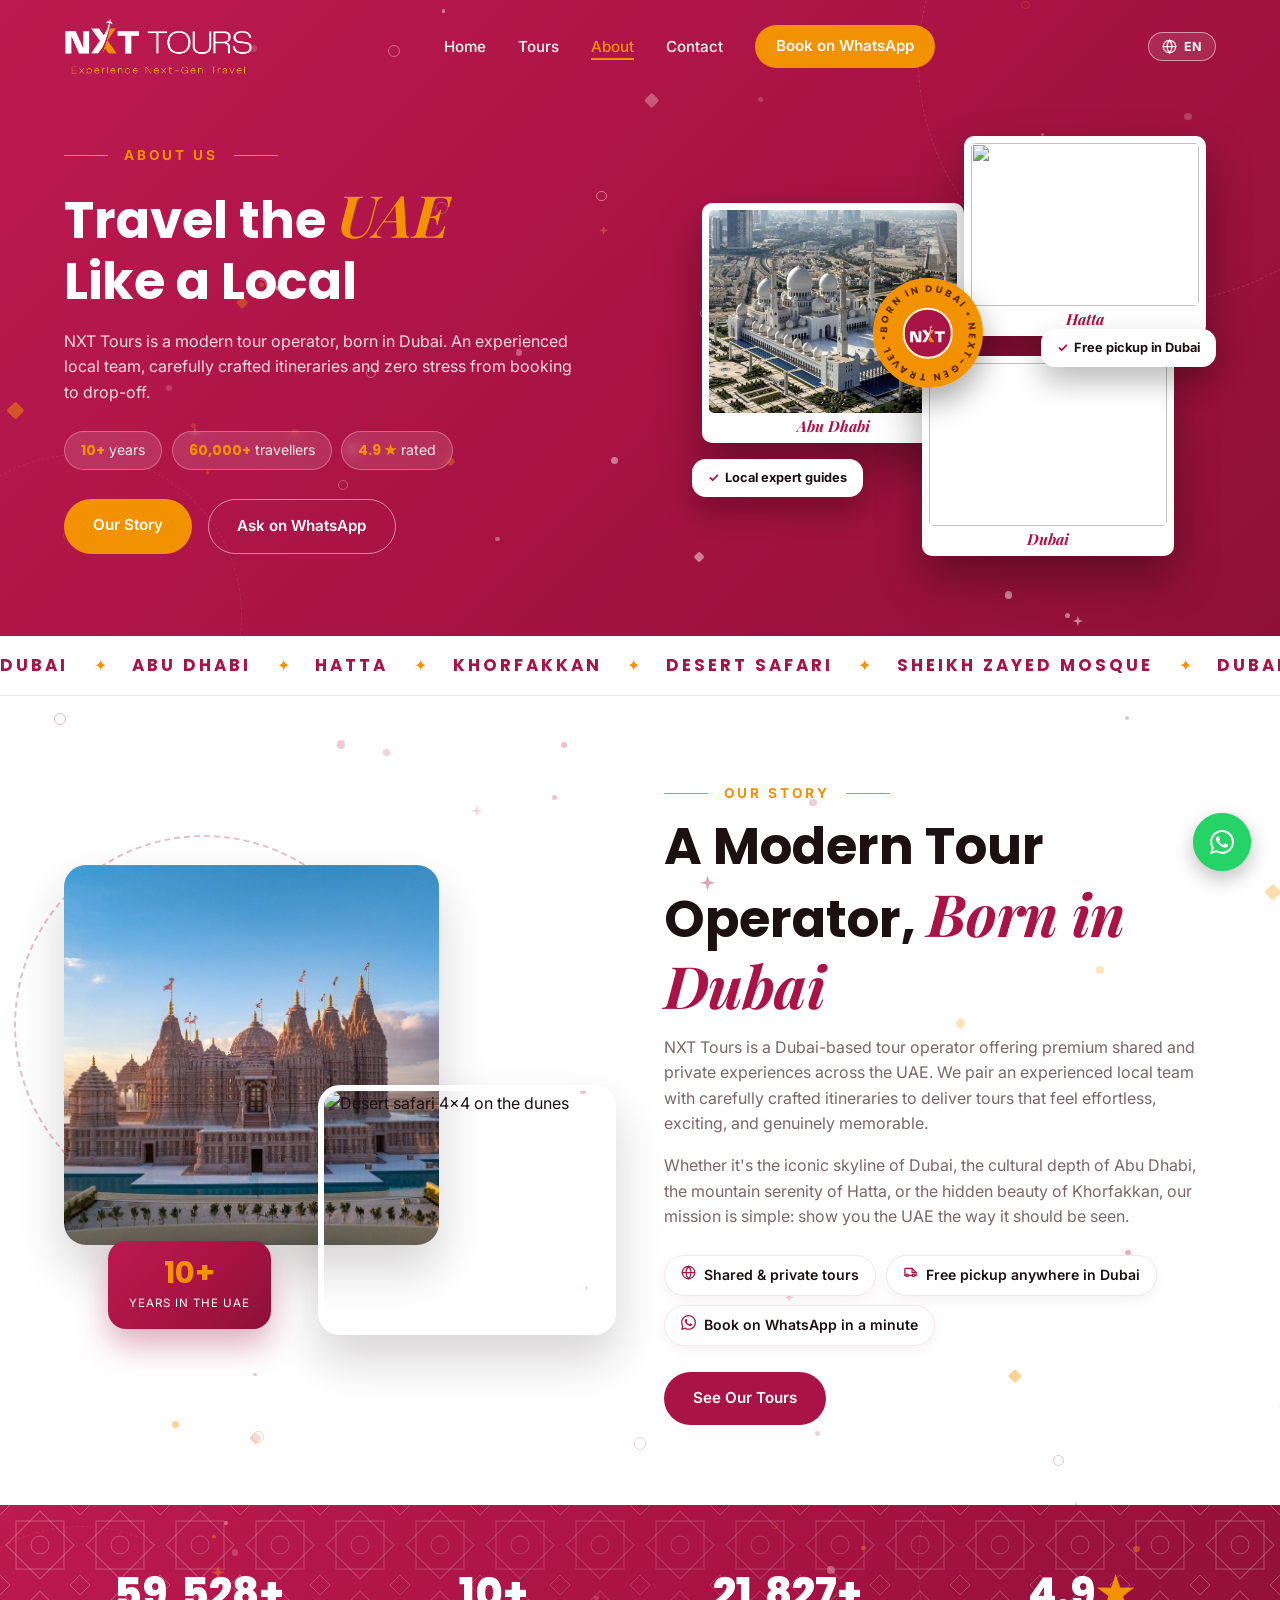
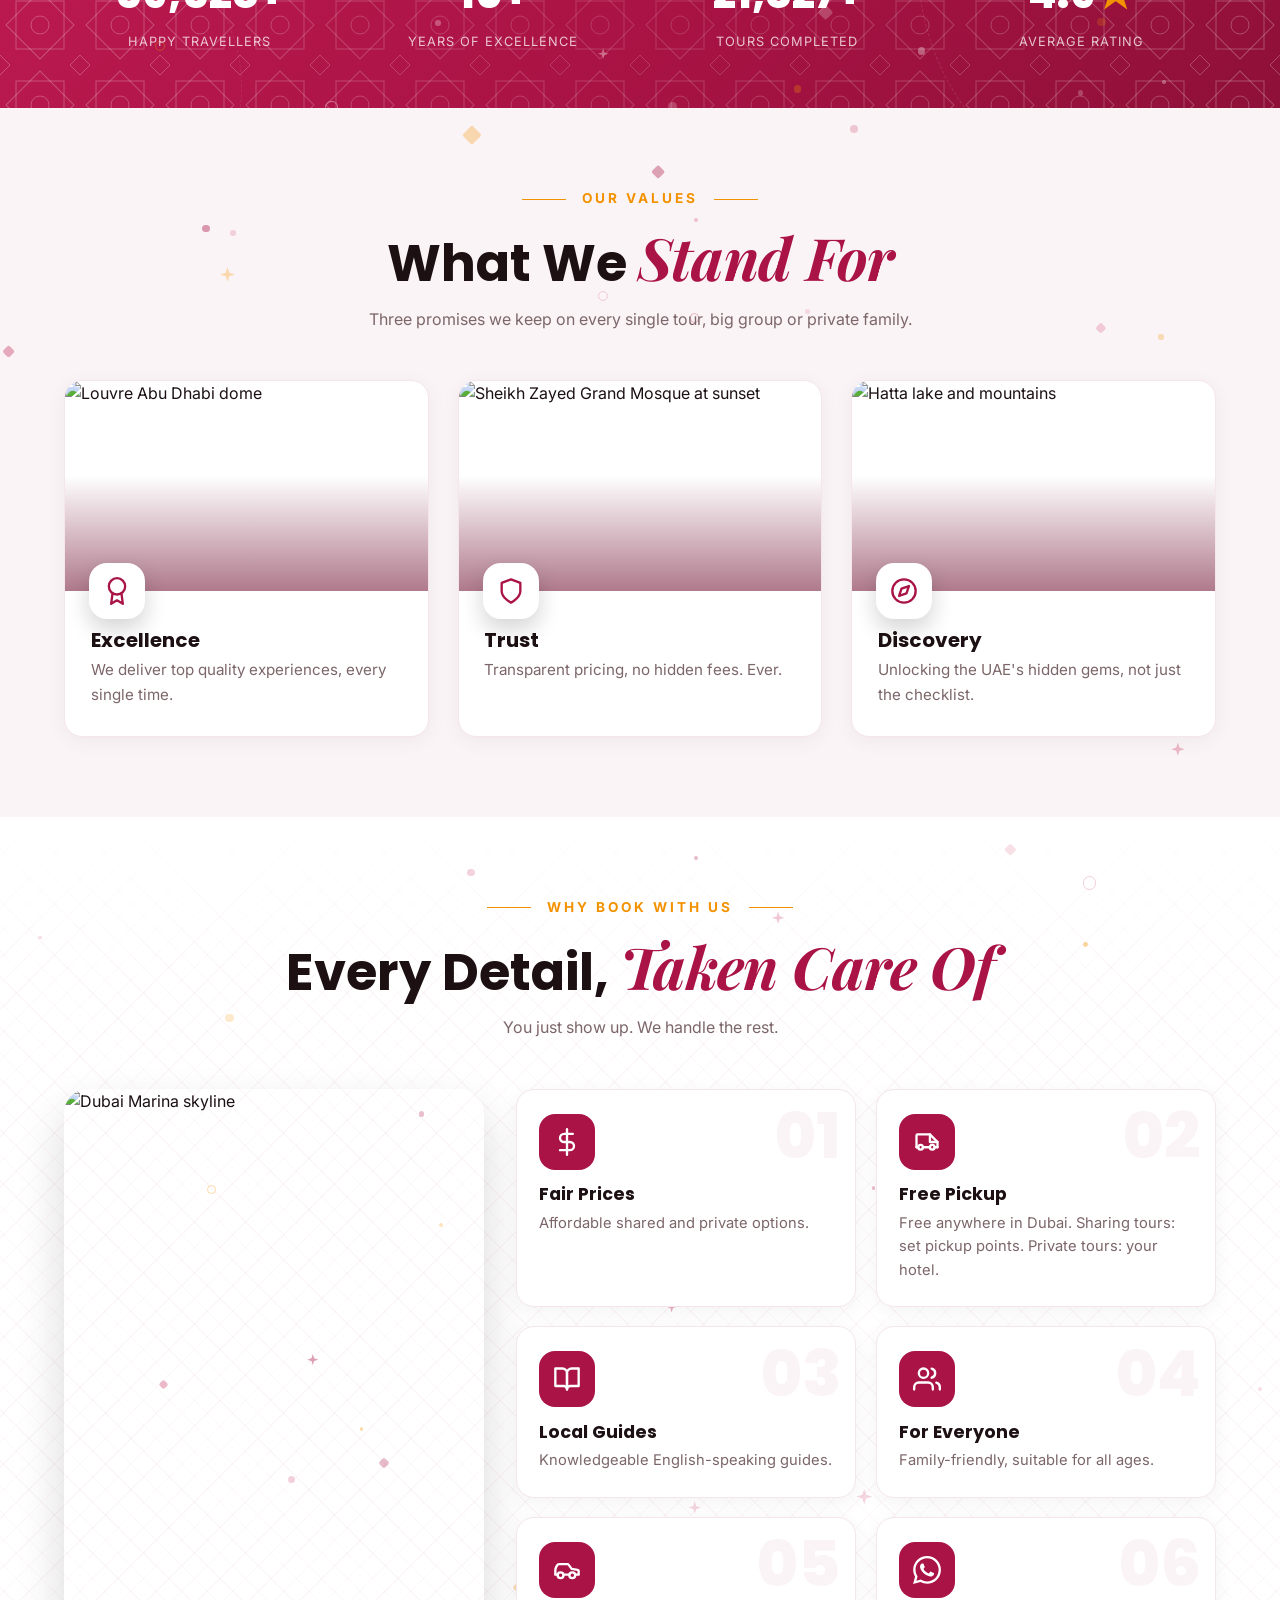
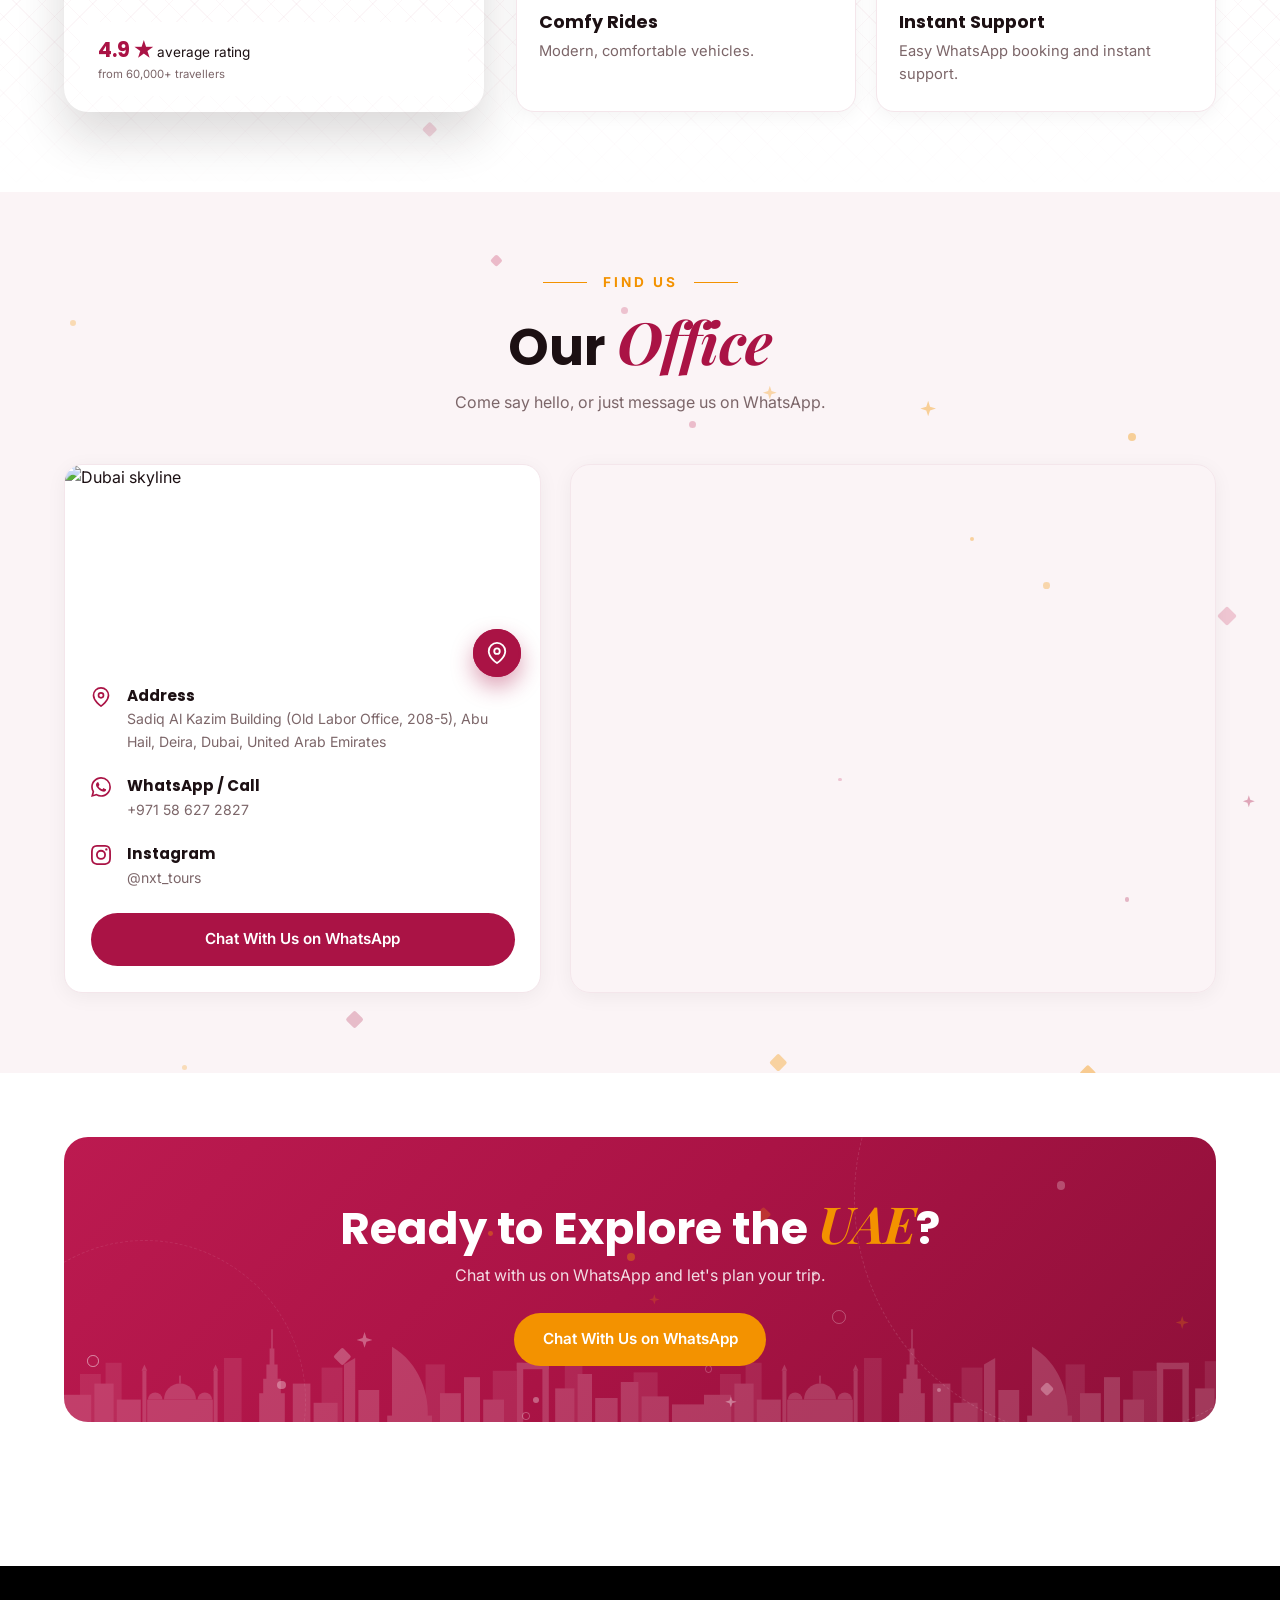
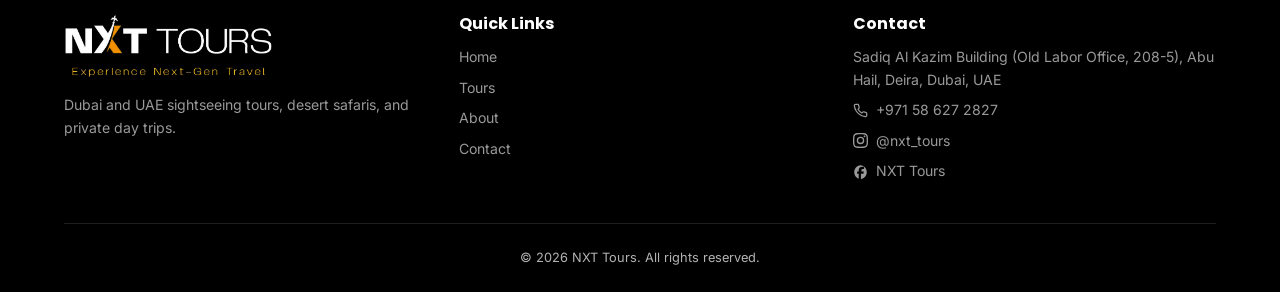
==== about.html @ ba3c7de9 "Phone tour page: Book Now bar + pop-up booking sheet; timeline cards rise from below (no edge cut) C" ====
<!DOCTYPE html>
<html lang="en" class="no-js">
<head>
  <meta charset="UTF-8" />
  <meta name="viewport" content="width=device-width, initial-scale=1.0" />
  <title>About NXT Tours | UAE Tour Operator, Dubai</title>
  <meta name="description" content="NXT Tours is a Dubai-based tour operator offering premium shared and private UAE experiences. Learn our story, values, and why 60,000+ travellers trust us." />
  <!-- Share preview (WhatsApp, Facebook, X) + Google. Change the address to nxttours.com when the site moves. -->
  <link rel="canonical" href="https://abdulraheem02312.github.io/nxt-tours/about.html" />
  <meta property="og:type" content="website" />
  <meta property="og:site_name" content="NXT Tours" />
  <meta property="og:title" content="About NXT Tours | UAE Tour Operator, Dubai" />
  <meta property="og:description" content="NXT Tours is a Dubai-based tour operator offering premium shared and private UAE experiences. Learn our story, values, and why 60,000+ travellers trust us." />
  <meta property="og:url" content="https://abdulraheem02312.github.io/nxt-tours/about.html" />
  <meta property="og:image" content="https://abdulraheem02312.github.io/nxt-tours/images/og-image.jpg" />
  <meta property="og:image:width" content="1200" />
  <meta property="og:image:height" content="630" />
  <meta property="og:image:alt" content="NXT Tours: UAE day tours from Dubai with free pickup" />
  <meta name="twitter:card" content="summary_large_image" />

  <link rel="preconnect" href="https://fonts.googleapis.com">
  <link rel="preconnect" href="https://fonts.gstatic.com" crossorigin>
  <link href="https://fonts.googleapis.com/css2?family=Poppins:wght@600;700;800&family=Inter:wght@400;500;600;700&family=Playfair+Display:ital,wght@1,600;1,700;1,800&display=swap" rel="stylesheet">

  <link rel="icon" type="image/png" href="images/favicon.png" />

  <link rel="stylesheet" href="css/style.css?v=20261005p" />
</head>
<body>

  <!-- ===== Navbar ===== -->
  <nav class="navbar">
    <div class="container">
      <a href="index.html" class="logo" aria-label="NXT Tours home">
        <!-- Real client logo. Two copies that crossfade: white (over the crimson banner) and crimson (after scrolling, over the light glass bar) -->
        <img class="logo-img logo-on-dark" src="images/nxt-logo-white.png" alt="NXT Tours: Experience Next-Gen Travel" width="731" height="224" />
        <img class="logo-img logo-on-light" src="images/nxt-logo-dark.png" alt="" width="731" height="224" aria-hidden="true" />
      </a>
      <ul class="nav-links" id="nav-links">
        <li><a href="index.html" data-i18n="nav.home">Home</a></li>
        <li><a href="tours.html" data-i18n="nav.tours">Tours</a></li>
        <li><a href="about.html" class="active" data-i18n="nav.about">About</a></li>
        <li><a href="contact.html" data-i18n="nav.contact">Contact</a></li>
        <li><a href="https://wa.me/971586272827" class="nav-cta" target="_blank" rel="noopener" data-i18n="nav.book">Book on WhatsApp</a></li>
      </ul>
      <!-- Language switcher: js/i18n.js fills the menu and swaps every [data-i18n] element's text -->
      <div class="lang-widget" data-lang-widget>
        <button type="button" class="lang-toggle" data-lang-toggle aria-haspopup="true" aria-expanded="false" aria-label="Change language">
          <svg viewBox="0 0 24 24" fill="none" stroke="currentColor" stroke-width="2" stroke-linecap="round" stroke-linejoin="round" aria-hidden="true"><circle cx="12" cy="12" r="10"/><line x1="2" y1="12" x2="22" y2="12"/><path d="M12 2a15.3 15.3 0 0 1 4 10 15.3 15.3 0 0 1-4 10 15.3 15.3 0 0 1-4-10 15.3 15.3 0 0 1 4-10z"/></svg>
          <span data-lang-current>EN</span>
        </button>
        <div class="lang-menu" data-lang-menu role="menu"></div>
      </div>
      <button class="nav-toggle" aria-label="Toggle menu" aria-expanded="false" aria-controls="nav-links">
        <span></span><span></span><span></span>
      </button>
    </div>
  </nav>

  <main>

  <!-- ===== Page Hero (split banner, same family as the Tours banner) ===== -->
  <header class="page-hero tours-hero about-hero">
    <div class="ring-decor"></div>
    <!-- "rich" particles = dots, rings, diamonds and little stars that twinkle (script.js builds them) -->
    <div class="particles" data-particles="46" data-particles-theme="light" data-particles-style="rich" aria-hidden="true"></div>

    <div class="container tours-hero-inner">
      <div class="tours-hero-text">
        <span class="eyebrow eyebrow-lines is-inline">About Us</span>
        <h1>Travel the <span class="accent-word">UAE</span><br>Like a Local</h1>
        <p>NXT Tours is a modern tour operator, born in Dubai. An experienced local team, carefully crafted itineraries and zero stress from booking to drop-off.</p>

        <ul class="hero-facts">
          <li><strong>10+</strong> years</li>
          <li><strong>60,000+</strong> travellers</li>
          <li><strong>4.9 ★</strong> rated</li>
        </ul>

        <div class="hero-actions">
          <a href="#story" class="btn btn-accent">Our Story</a>
          <a href="https://wa.me/971586272827" class="btn btn-outline" target="_blank" rel="noopener">Ask on WhatsApp</a>
        </div>
      </div>

      <!-- Decorative collage: 3 floating photo "postcards", a spinning text badge and 2 chips -->
      <div class="tours-hero-cards" aria-hidden="true">
        <figure class="postcard pc-1"><img src="images/abu-dhabi-grand-mosque-aerial.jpg" alt="" width="1200" height="678" /><figcaption>Abu Dhabi</figcaption></figure>
        <figure class="postcard pc-2"><img src="https://images.unsplash.com/photo-1672435326246-8420531c37ed?auto=format&fit=crop&w=700&q=72" alt="" width="700" height="467" /><figcaption>Hatta</figcaption></figure>
        <figure class="postcard pc-3"><img src="https://images.unsplash.com/photo-1745750434535-5943ef2fd31a?auto=format&fit=crop&w=700&q=72" alt="" width="700" height="525" /><figcaption>Dubai</figcaption></figure>

        <div class="spin-badge">
          <svg viewBox="0 0 120 120">
            <defs><path id="badge-circle" d="M60,60 m-45,0 a45,45 0 1,1 90,0 a45,45 0 1,1 -90,0" /></defs>
            <text><textPath href="#badge-circle" textLength="280" lengthAdjust="spacing">BORN IN DUBAI • NEXT-GEN TRAVEL • </textPath></text>
          </svg>
          <img class="spin-badge-core" src="images/logo-mark.png" alt="" width="160" height="160" />
        </div>

        <div class="float-chip fc-1">Local expert guides</div>
        <div class="float-chip fc-2">Free pickup in Dubai</div>
      </div>
    </div>
  </header>

  <!-- ===== Destinations ticker (slides sideways forever) ===== -->
  <div class="marquee" aria-hidden="true">
    <div class="marquee-track">
      <span>Dubai</span><i>✦</i><span>Abu Dhabi</span><i>✦</i><span>Hatta</span><i>✦</i><span>Khorfakkan</span><i>✦</i><span>Desert Safari</span><i>✦</i><span>Sheikh Zayed Mosque</span><i>✦</i><span>Dubai Marina</span><i>✦</i>
      <span>Dubai</span><i>✦</i><span>Abu Dhabi</span><i>✦</i><span>Hatta</span><i>✦</i><span>Khorfakkan</span><i>✦</i><span>Desert Safari</span><i>✦</i><span>Sheikh Zayed Mosque</span><i>✦</i><span>Dubai Marina</span><i>✦</i>
    </div>
  </div>

  <!-- ===== Story ===== -->
  <section class="section has-bubbles" id="story">
    <div class="particles" data-particles="34" data-particles-style="rich" aria-hidden="true"></div>
    <div class="container">
    <div class="about-grid story-grid">

      <!-- Photo collage: 2 photos overlapping, a turning dashed ring and an "10+ years" badge -->
      <div class="story-photos fade-up">
        <div class="story-ring" aria-hidden="true"></div>
        <figure class="story-photo sp-main">
          <img src="images/abu-dhabi-baps-mandir.jpg" alt="BAPS Hindu Mandir in Abu Dhabi" width="1200" height="800" loading="lazy" />
        </figure>
        <figure class="story-photo sp-side">
          <img src="https://images.unsplash.com/photo-1624062999726-083e5268525d?auto=format&fit=crop&w=800&q=72" alt="Desert safari 4x4 on the dunes" width="800" height="533" loading="lazy" />
        </figure>
        <div class="story-badge">
          <strong data-count-to="10" data-suffix="+">10+</strong>
          <span>Years in the UAE</span>
        </div>
      </div>

      <div class="fade-up">
        <span class="eyebrow eyebrow-lines is-inline">Our Story</span>
        <h2 class="section-title" style="text-align:left">A Modern Tour Operator, <span class="accent-word">Born in Dubai</span></h2>
        <p style="color:var(--text-muted);margin-bottom:1rem;">
          NXT Tours is a Dubai-based tour operator offering premium shared and private experiences across the UAE.
          We pair an experienced local team with carefully crafted itineraries to deliver tours that feel effortless, exciting, and genuinely memorable.
        </p>
        <p style="color:var(--text-muted);">
          Whether it's the iconic skyline of Dubai, the cultural depth of Abu Dhabi, the mountain serenity of Hatta, or the hidden beauty of Khorfakkan,
          our mission is simple: show you the UAE the way it should be seen.
        </p>

        <ul class="story-points">
          <li><span aria-hidden="true"><svg class="icon-globe" viewBox="0 0 24 24" fill="none" stroke="currentColor" stroke-width="2" stroke-linecap="round" stroke-linejoin="round" aria-hidden="true"><circle cx="12" cy="12" r="10"/><line x1="2" y1="12" x2="22" y2="12"/><path d="M12 2a15.3 15.3 0 0 1 4 10 15.3 15.3 0 0 1-4 10 15.3 15.3 0 0 1-4-10 15.3 15.3 0 0 1 4-10z"/></svg></span> Shared &amp; private tours</li>
          <li><span aria-hidden="true"><svg class="icon-van" viewBox="0 0 24 24" fill="none" stroke="currentColor" stroke-width="2" stroke-linecap="round" stroke-linejoin="round" aria-hidden="true"><g transform="translate(0 -0.5)"><path d="M3 17V7a1 1 0 0 1 1-1h10.5L21 12.5V17"/><path d="M14.5 6v6.5H21"/><path d="M3 17h1.5M8.5 17h6M18.5 17H21"/><circle cx="6.5" cy="17" r="2"/><circle cx="16.5" cy="17" r="2"/></g></svg></span> Free pickup anywhere in Dubai</li>
          <li><span aria-hidden="true"><svg class="icon-wa" viewBox="0 0 24 24" fill="currentColor" aria-hidden="true"><path d="M17.472 14.382c-.297-.149-1.758-.867-2.03-.967-.273-.099-.471-.148-.67.15-.197.297-.767.966-.94 1.164-.173.199-.347.223-.644.075-.297-.15-1.255-.463-2.39-1.475-.883-.788-1.48-1.761-1.653-2.059-.173-.297-.018-.458.13-.606.134-.133.298-.347.446-.52.149-.174.198-.298.298-.497.099-.198.05-.371-.025-.52-.075-.149-.669-1.612-.916-2.207-.242-.579-.487-.5-.669-.51-.173-.008-.372-.01-.571-.01-.198 0-.52.074-.792.372-.272.297-1.04 1.016-1.04 2.479 0 1.462 1.065 2.875 1.213 3.074.149.198 2.096 3.2 5.077 4.487.709.306 1.262.489 1.694.625.712.227 1.36.195 1.871.118.571-.085 1.758-.719 2.006-1.413.248-.694.248-1.289.173-1.413-.074-.124-.272-.198-.57-.347m-5.421 7.403h-.004a9.87 9.87 0 01-5.031-1.378l-.361-.214-3.741.982.998-3.648-.235-.374a9.86 9.86 0 01-1.51-5.26c.001-5.45 4.436-9.884 9.888-9.884 2.64 0 5.122 1.03 6.988 2.898a9.825 9.825 0 012.893 6.994c-.003 5.45-4.437 9.884-9.885 9.884m8.413-18.297A11.815 11.815 0 0012.05 0C5.495 0 .16 5.335.157 11.892c0 2.096.547 4.142 1.588 5.945L.057 24l6.305-1.654a11.882 11.882 0 005.683 1.448h.005c6.554 0 11.89-5.335 11.893-11.893a11.821 11.821 0 00-3.48-8.413"/></svg></span> Book on WhatsApp in a minute</li>
        </ul>

        <a href="tours.html" class="btn btn-solid">See Our Tours</a>
      </div>
    </div>
  </div>
  </section>

  <!-- ===== Stats Counter ===== -->
  <section class="stats-strip">
    <div class="ring-decor"></div>
    <div class="particles" data-particles="22" data-particles-theme="light" data-particles-style="rich" aria-hidden="true"></div>
    <div class="container stats-grid">
      <div class="fade-up">
        <div class="stat-number"><span data-count-to="60000" data-suffix="+">60,000+</span></div>
        <div class="stat-label">Happy Travellers</div>
      </div>
      <div class="fade-up">
        <div class="stat-number"><span data-count-to="10" data-suffix="+">10+</span></div>
        <div class="stat-label">Years of Excellence</div>
      </div>
      <div class="fade-up">
        <div class="stat-number"><span data-count-to="22000" data-suffix="+">22,000+</span></div>
        <div class="stat-label">Tours Completed</div>
      </div>
      <div class="fade-up">
        <div class="stat-number">4.9<span class="star" aria-hidden="true">★</span></div>
        <div class="stat-label">Average Rating</div>
      </div>
    </div>
  </section>

  <!-- ===== Values (cards now have real photos) ===== -->
  <section class="section section-muted has-bubbles">
    <div class="particles" data-particles="30" data-particles-style="rich" aria-hidden="true"></div>
    <div class="container">
    <span class="eyebrow eyebrow-lines">Our Values</span>
    <h2 class="section-title">What We <span class="accent-word">Stand For</span></h2>
    <p class="section-subtitle">Three promises we keep on every single tour, big group or private family.</p>

    <div class="values-grid stagger">
      <article class="value-card card fade-up">
        <div class="value-img">
          <img src="https://images.unsplash.com/photo-1672324016837-4b803c38fc95?auto=format&fit=crop&w=800&q=72" alt="Louvre Abu Dhabi dome" width="800" height="533" loading="lazy" />
          <span class="value-num" aria-hidden="true">01</span>
        </div>
        <span class="value-icon" aria-hidden="true"><svg class="icon-award" viewBox="0 0 24 24" fill="none" stroke="currentColor" stroke-width="2" stroke-linecap="round" stroke-linejoin="round" aria-hidden="true"><circle cx="12" cy="8" r="7"/><polyline points="8.21 13.89 7 23 12 20 17 23 15.79 13.88"/></svg></span>
        <div class="value-body">
          <h3>Excellence</h3>
          <p>We deliver top quality experiences, every single time.</p>
        </div>
      </article>
      <article class="value-card card fade-up">
        <div class="value-img">
          <img src="https://images.unsplash.com/photo-1512632578888-169bbbc64f33?auto=format&fit=crop&w=800&q=72" alt="Sheikh Zayed Grand Mosque at sunset" width="800" height="533" loading="lazy" />
          <span class="value-num" aria-hidden="true">02</span>
        </div>
        <span class="value-icon" aria-hidden="true"><svg class="icon-shield" viewBox="0 0 24 24" fill="none" stroke="currentColor" stroke-width="2" stroke-linecap="round" stroke-linejoin="round" aria-hidden="true"><path d="M12 22s8-4 8-10V5l-8-3-8 3v7c0 6 8 10 8 10z"/></svg></span>
        <div class="value-body">
          <h3>Trust</h3>
          <p>Transparent pricing, no hidden fees. Ever.</p>
        </div>
      </article>
      <article class="value-card card fade-up">
        <div class="value-img">
          <img src="https://images.unsplash.com/photo-1559830379-cbe0ad93161d?auto=format&fit=crop&w=800&q=72" alt="Hatta lake and mountains" width="800" height="533" loading="lazy" />
          <span class="value-num" aria-hidden="true">03</span>
        </div>
        <span class="value-icon" aria-hidden="true"><svg class="icon-compass" viewBox="0 0 24 24" fill="none" stroke="currentColor" stroke-width="2" stroke-linecap="round" stroke-linejoin="round" aria-hidden="true"><circle cx="12" cy="12" r="10"/><polygon points="16.24 7.76 14.12 14.12 7.76 16.24 9.88 9.88 16.24 7.76"/></svg></span>
        <div class="value-body">
          <h3>Discovery</h3>
          <p>Unlocking the UAE's hidden gems, not just the checklist.</p>
        </div>
      </article>
    </div>
  </div>
  </section>

  <!-- ===== Why Book With Us ===== -->
  <section class="section has-bubbles lines-bg">
    <div class="particles" data-particles="30" data-particles-style="rich" aria-hidden="true"></div>
    <div class="container">
    <span class="eyebrow eyebrow-lines">Why Book With Us</span>
    <h2 class="section-title">Every Detail, <span class="accent-word">Taken Care Of</span></h2>
    <p class="section-subtitle">You just show up. We handle the rest.</p>

    <div class="why-split">
      <figure class="why-photo fade-up">
        <img src="https://images.unsplash.com/photo-1611577810610-642f8ac05c32?auto=format&fit=crop&w=900&q=72" alt="Dubai Marina skyline" width="900" height="1200" loading="lazy" />
        <figcaption><strong>4.9 ★</strong> average rating<br><small>from 60,000+ travellers</small></figcaption>
      </figure>

      <div class="why-tiles stagger">
        <div class="why-card card fade-up">
          <span class="why-number" aria-hidden="true">01</span>
          <div class="why-icon" aria-hidden="true"><svg class="icon-dollar" viewBox="0 0 24 24" fill="none" stroke="currentColor" stroke-width="2" stroke-linecap="round" stroke-linejoin="round" aria-hidden="true"><line x1="12" y1="1" x2="12" y2="23"/><path d="M17 5H9.5a3.5 3.5 0 0 0 0 7h5a3.5 3.5 0 0 1 0 7H6"/></svg></div>
          <h3>Fair Prices</h3>
          <p>Affordable shared and private options.</p>
        </div>
        <div class="why-card card fade-up">
          <span class="why-number" aria-hidden="true">02</span>
          <div class="why-icon" aria-hidden="true"><svg class="icon-van" viewBox="0 0 24 24" fill="none" stroke="currentColor" stroke-width="2" stroke-linecap="round" stroke-linejoin="round" aria-hidden="true"><g transform="translate(0 -0.5)"><path d="M3 17V7a1 1 0 0 1 1-1h10.5L21 12.5V17"/><path d="M14.5 6v6.5H21"/><path d="M3 17h1.5M8.5 17h6M18.5 17H21"/><circle cx="6.5" cy="17" r="2"/><circle cx="16.5" cy="17" r="2"/></g></svg></div>
          <h3>Free Pickup</h3>
          <p>Free anywhere in Dubai. Sharing tours: set pickup points. Private tours: your hotel.</p>
        </div>
        <div class="why-card card fade-up">
          <span class="why-number" aria-hidden="true">03</span>
          <div class="why-icon" aria-hidden="true"><svg class="icon-book" viewBox="0 0 24 24" fill="none" stroke="currentColor" stroke-width="2" stroke-linecap="round" stroke-linejoin="round" aria-hidden="true"><path d="M2 3h6a4 4 0 0 1 4 4v14a3 3 0 0 0-3-3H2z"/><path d="M22 3h-6a4 4 0 0 0-4 4v14a3 3 0 0 1 3-3h7z"/></svg></div>
          <h3>Local Guides</h3>
          <p>Knowledgeable English-speaking guides.</p>
        </div>
        <div class="why-card card fade-up">
          <span class="why-number" aria-hidden="true">04</span>
          <div class="why-icon" aria-hidden="true"><svg class="icon-users" viewBox="0 0 24 24" fill="none" stroke="currentColor" stroke-width="2" stroke-linecap="round" stroke-linejoin="round" aria-hidden="true"><path d="M17 21v-2a4 4 0 0 0-4-4H5a4 4 0 0 0-4 4v2"/><circle cx="9" cy="7" r="4"/><path d="M23 21v-2a4 4 0 0 0-3-3.87"/><path d="M16 3.13a4 4 0 0 1 0 7.75"/></svg></div>
          <h3>For Everyone</h3>
          <p>Family-friendly, suitable for all ages.</p>
        </div>
        <div class="why-card card fade-up">
          <span class="why-number" aria-hidden="true">05</span>
          <div class="why-icon" aria-hidden="true"><svg class="icon-car" viewBox="0 0 24 24" fill="none" stroke="currentColor" stroke-width="2" stroke-linecap="round" stroke-linejoin="round" aria-hidden="true"><path d="M14 16H9m10 0h3v-3.15a1 1 0 0 0-.84-.99L16 11l-2.7-3.6a1 1 0 0 0-.8-.4H5.24a2 2 0 0 0-1.8 1.1l-.8 1.63A6 6 0 0 0 2 12.42V16h2"/><circle cx="6.5" cy="16.5" r="2.5"/><circle cx="16.5" cy="16.5" r="2.5"/></svg></div>
          <h3>Comfy Rides</h3>
          <p>Modern, comfortable vehicles.</p>
        </div>
        <div class="why-card card fade-up">
          <span class="why-number" aria-hidden="true">06</span>
          <div class="why-icon" aria-hidden="true"><svg class="icon-wa" viewBox="0 0 24 24" fill="currentColor" aria-hidden="true"><path d="M17.472 14.382c-.297-.149-1.758-.867-2.03-.967-.273-.099-.471-.148-.67.15-.197.297-.767.966-.94 1.164-.173.199-.347.223-.644.075-.297-.15-1.255-.463-2.39-1.475-.883-.788-1.48-1.761-1.653-2.059-.173-.297-.018-.458.13-.606.134-.133.298-.347.446-.52.149-.174.198-.298.298-.497.099-.198.05-.371-.025-.52-.075-.149-.669-1.612-.916-2.207-.242-.579-.487-.5-.669-.51-.173-.008-.372-.01-.571-.01-.198 0-.52.074-.792.372-.272.297-1.04 1.016-1.04 2.479 0 1.462 1.065 2.875 1.213 3.074.149.198 2.096 3.2 5.077 4.487.709.306 1.262.489 1.694.625.712.227 1.36.195 1.871.118.571-.085 1.758-.719 2.006-1.413.248-.694.248-1.289.173-1.413-.074-.124-.272-.198-.57-.347m-5.421 7.403h-.004a9.87 9.87 0 01-5.031-1.378l-.361-.214-3.741.982.998-3.648-.235-.374a9.86 9.86 0 01-1.51-5.26c.001-5.45 4.436-9.884 9.888-9.884 2.64 0 5.122 1.03 6.988 2.898a9.825 9.825 0 012.893 6.994c-.003 5.45-4.437 9.884-9.885 9.884m8.413-18.297A11.815 11.815 0 0012.05 0C5.495 0 .16 5.335.157 11.892c0 2.096.547 4.142 1.588 5.945L.057 24l6.305-1.654a11.882 11.882 0 005.683 1.448h.005c6.554 0 11.89-5.335 11.893-11.893a11.821 11.821 0 00-3.48-8.413"/></svg></div>
          <h3>Instant Support</h3>
          <p>Easy WhatsApp booking and instant support.</p>
        </div>
      </div>
    </div>
  </div>
  </section>

  <!-- ===== Location ===== -->
  <section class="section section-muted has-bubbles">
    <div class="particles" data-particles="26" data-particles-style="rich" aria-hidden="true"></div>
    <div class="container">
    <span class="eyebrow eyebrow-lines">Find Us</span>
    <h2 class="section-title">Our <span class="accent-word">Office</span></h2>
    <p class="section-subtitle">Come say hello, or just message us on WhatsApp.</p>

    <div class="loc-grid">
      <div class="card loc-card fade-up">
        <div class="loc-photo">
          <img src="https://images.unsplash.com/photo-1745750434535-5943ef2fd31a?auto=format&fit=crop&w=800&q=72" alt="Dubai skyline" width="800" height="600" loading="lazy" />
          <span class="loc-pin" aria-hidden="true"><svg class="icon-pin" viewBox="0 0 24 24" fill="none" stroke="currentColor" stroke-width="2" stroke-linecap="round" stroke-linejoin="round" aria-hidden="true"><path d="M21 10c0 7-9 13-9 13s-9-6-9-13a9 9 0 0 1 18 0z"/><circle cx="12" cy="10" r="3"/></svg></span>
        </div>
        <div class="loc-body">
          <div class="contact-info-item">
            <div class="icon" aria-hidden="true"><svg class="icon-pin" viewBox="0 0 24 24" fill="none" stroke="currentColor" stroke-width="2" stroke-linecap="round" stroke-linejoin="round" aria-hidden="true"><path d="M21 10c0 7-9 13-9 13s-9-6-9-13a9 9 0 0 1 18 0z"/><circle cx="12" cy="10" r="3"/></svg></div>
            <div>
              <h3>Address</h3>
              <p>Sadiq Al Kazim Building (Old Labor Office, 208-5), Abu Hail, Deira, Dubai, United Arab Emirates</p>
            </div>
          </div>
          <div class="contact-info-item">
            <div class="icon" aria-hidden="true"><svg class="icon-wa" viewBox="0 0 24 24" fill="currentColor" aria-hidden="true"><path d="M17.472 14.382c-.297-.149-1.758-.867-2.03-.967-.273-.099-.471-.148-.67.15-.197.297-.767.966-.94 1.164-.173.199-.347.223-.644.075-.297-.15-1.255-.463-2.39-1.475-.883-.788-1.48-1.761-1.653-2.059-.173-.297-.018-.458.13-.606.134-.133.298-.347.446-.52.149-.174.198-.298.298-.497.099-.198.05-.371-.025-.52-.075-.149-.669-1.612-.916-2.207-.242-.579-.487-.5-.669-.51-.173-.008-.372-.01-.571-.01-.198 0-.52.074-.792.372-.272.297-1.04 1.016-1.04 2.479 0 1.462 1.065 2.875 1.213 3.074.149.198 2.096 3.2 5.077 4.487.709.306 1.262.489 1.694.625.712.227 1.36.195 1.871.118.571-.085 1.758-.719 2.006-1.413.248-.694.248-1.289.173-1.413-.074-.124-.272-.198-.57-.347m-5.421 7.403h-.004a9.87 9.87 0 01-5.031-1.378l-.361-.214-3.741.982.998-3.648-.235-.374a9.86 9.86 0 01-1.51-5.26c.001-5.45 4.436-9.884 9.888-9.884 2.64 0 5.122 1.03 6.988 2.898a9.825 9.825 0 012.893 6.994c-.003 5.45-4.437 9.884-9.885 9.884m8.413-18.297A11.815 11.815 0 0012.05 0C5.495 0 .16 5.335.157 11.892c0 2.096.547 4.142 1.588 5.945L.057 24l6.305-1.654a11.882 11.882 0 005.683 1.448h.005c6.554 0 11.89-5.335 11.893-11.893a11.821 11.821 0 00-3.48-8.413"/></svg></div>
            <div>
              <h3>WhatsApp / Call</h3>
              <p>+971 58 627 2827</p>
            </div>
          </div>
          <div class="contact-info-item">
            <div class="icon" aria-hidden="true"><svg class="icon-ig" viewBox="0 0 24 24" fill="currentColor" aria-hidden="true"><path d="M12 2.163c3.204 0 3.584.012 4.85.07 3.252.148 4.771 1.691 4.919 4.919.058 1.265.069 1.645.069 4.849 0 3.205-.012 3.584-.069 4.849-.149 3.225-1.664 4.771-4.919 4.919-1.266.058-1.644.07-4.85.07-3.204 0-3.584-.012-4.849-.07-3.26-.149-4.771-1.699-4.919-4.92-.058-1.265-.07-1.644-.07-4.849 0-3.204.013-3.583.07-4.849.149-3.227 1.664-4.771 4.919-4.919 1.266-.057 1.645-.069 4.849-.069zm0-2.163c-3.259 0-3.667.014-4.947.072-4.358.2-6.78 2.618-6.98 6.98-.059 1.281-.073 1.689-.073 4.948 0 3.259.014 3.668.072 4.948.2 4.358 2.618 6.78 6.98 6.98 1.281.058 1.689.072 4.948.072 3.259 0 3.668-.014 4.948-.072 4.354-.2 6.782-2.618 6.979-6.98.059-1.28.073-1.689.073-4.948 0-3.259-.014-3.667-.072-4.947-.196-4.354-2.617-6.78-6.979-6.98-1.281-.059-1.69-.073-4.949-.073zm0 5.838a6 6 0 1 0 0 12 6 6 0 0 0 0-12zm0 9.837a3.837 3.837 0 1 1 0-7.674 3.837 3.837 0 0 1 0 7.674zm6.406-11.845a1.44 1.44 0 1 0 0 2.881 1.44 1.44 0 0 0 0-2.881z"/></svg></div>
            <div>
              <h3>Instagram</h3>
              <p>@nxt_tours</p>
            </div>
          </div>
          <a href="https://wa.me/971586272827" class="btn btn-solid" target="_blank" rel="noopener" style="width:100%;text-align:center;">Chat With Us on WhatsApp</a>
        </div>
      </div>

      <div class="map-wrap fade-up">
        <iframe
          src="https://www.google.com/maps?q=Sadiq+Al+Kazim+Building+Abu+Hail+Deira+Dubai&output=embed"
          loading="lazy"
          referrerpolicy="no-referrer-when-downgrade"
          title="NXT Tours office location map">
        </iframe>
      </div>
    </div>
  </div>
  </section>

  <!-- ===== CTA Strip ===== -->
  <section class="container" style="padding-top:4rem;padding-bottom:5rem;">
    <div class="cta-strip fade-up">
      <div class="ring-decor"></div>
      <div class="particles" data-particles="18" data-particles-theme="light" data-particles-style="rich" aria-hidden="true"></div>
      <h2>Ready to Explore the <span class="accent-word">UAE</span>?</h2>
      <p>Chat with us on WhatsApp and let's plan your trip.</p>
      <a href="https://wa.me/971586272827" class="btn btn-accent" target="_blank" rel="noopener">Chat With Us on WhatsApp</a>
    </div>
  </section>

  </main>

  <!-- ===== Footer ===== -->
  <footer>
    <div class="container">
      <div class="footer-grid">
        <div>
          <img class="footer-logo" src="images/nxt-logo-white.png" alt="NXT Tours" width="731" height="224" loading="lazy" />
          <p data-i18n="footer.tagline">Dubai and UAE sightseeing tours, desert safaris, and private day trips.</p>
        </div>
        <div>
          <h3 data-i18n="footer.quickLinks">Quick Links</h3>
          <a href="index.html" data-i18n="nav.home">Home</a>
          <a href="tours.html" data-i18n="nav.tours">Tours</a>
          <a href="about.html" data-i18n="nav.about">About</a>
          <a href="contact.html" data-i18n="nav.contact">Contact</a>
        </div>
        <div>
          <h3 data-i18n="footer.contact">Contact</h3>
          <p>Sadiq Al Kazim Building (Old Labor Office, 208-5), Abu Hail, Deira, Dubai, UAE</p>
          <a href="tel:+971586272827" class="footer-link"><svg viewBox="0 0 24 24" fill="none" stroke="currentColor" stroke-width="2" stroke-linecap="round" stroke-linejoin="round" aria-hidden="true"><path d="M22 16.92v3a2 2 0 0 1-2.18 2 19.79 19.79 0 0 1-8.63-3.07 19.5 19.5 0 0 1-6-6 19.79 19.79 0 0 1-3.07-8.67A2 2 0 0 1 4.11 2h3a2 2 0 0 1 2 1.72c.127.96.361 1.903.7 2.81a2 2 0 0 1-.45 2.11L8.09 9.91a16 16 0 0 0 6 6l1.27-1.27a2 2 0 0 1 2.11-.45c.907.339 1.85.573 2.81.7A2 2 0 0 1 22 16.92z"/></svg> <span dir="ltr">+971 58 627 2827</span></a>
          <a href="https://instagram.com/nxt_tours" class="footer-link" target="_blank" rel="noopener"><svg viewBox="0 0 24 24" fill="currentColor" aria-hidden="true"><path d="M12 2.163c3.204 0 3.584.012 4.85.07 3.252.148 4.771 1.691 4.919 4.919.058 1.265.069 1.645.069 4.849 0 3.205-.012 3.584-.069 4.849-.149 3.225-1.664 4.771-4.919 4.919-1.266.058-1.644.07-4.85.07-3.204 0-3.584-.012-4.849-.07-3.26-.149-4.771-1.699-4.919-4.92-.058-1.265-.07-1.644-.07-4.849 0-3.204.013-3.583.07-4.849.149-3.227 1.664-4.771 4.919-4.919 1.266-.057 1.645-.069 4.849-.069zm0-2.163c-3.259 0-3.667.014-4.947.072-4.358.2-6.78 2.618-6.98 6.98-.059 1.281-.073 1.689-.073 4.948 0 3.259.014 3.668.072 4.948.2 4.358 2.618 6.78 6.98 6.98 1.281.058 1.689.072 4.948.072 3.259 0 3.668-.014 4.948-.072 4.354-.2 6.782-2.618 6.979-6.98.059-1.28.073-1.689.073-4.948 0-3.259-.014-3.667-.072-4.947-.196-4.354-2.617-6.78-6.979-6.98-1.281-.059-1.69-.073-4.949-.073zm0 5.838a6 6 0 1 0 0 12 6 6 0 0 0 0-12zm0 9.837a3.837 3.837 0 1 1 0-7.674 3.837 3.837 0 0 1 0 7.674zm6.406-11.845a1.44 1.44 0 1 0 0 2.881 1.44 1.44 0 0 0 0-2.881z"/></svg> @nxt_tours</a>
          <a href="https://www.facebook.com/toursnxt/" class="footer-link" target="_blank" rel="noopener"><svg viewBox="0 0 24 24" fill="currentColor" aria-hidden="true"><path d="M9.101 23.691v-7.98H6.627v-3.667h2.474v-1.58c0-4.085 1.848-5.978 5.858-5.978.401 0 .955.042 1.468.103a8.68 8.68 0 0 1 1.141.195v3.325a8.623 8.623 0 0 0-.653-.036 26.805 26.805 0 0 0-.733-.009c-.707 0-1.259.096-1.675.309a1.686 1.686 0 0 0-.679.622c-.258.42-.374.995-.374 1.752v1.297h3.919l-.386 1.85-.287 1.376-.108.517H12.68v8.245C18.056 23.238 22 18.626 22 13.026 22 6.923 17.077 2 12 2S2 6.923 2 13.026c0 5.6 3.944 10.212 9.101 10.665"/></svg> NXT Tours</a>
        </div>
      </div>
      <div class="footer-bottom">
        &copy; <span id="year"></span> NXT Tours. <span data-i18n="footer.rights">All rights reserved.</span>
      </div>
    </div>
  </footer>

  <a href="https://wa.me/971586272827" class="whatsapp-float" target="_blank" rel="noopener" aria-label="Chat on WhatsApp"><svg class="icon-wa" viewBox="0 0 24 24" fill="currentColor" aria-hidden="true"><path d="M17.472 14.382c-.297-.149-1.758-.867-2.03-.967-.273-.099-.471-.148-.67.15-.197.297-.767.966-.94 1.164-.173.199-.347.223-.644.075-.297-.15-1.255-.463-2.39-1.475-.883-.788-1.48-1.761-1.653-2.059-.173-.297-.018-.458.13-.606.134-.133.298-.347.446-.52.149-.174.198-.298.298-.497.099-.198.05-.371-.025-.52-.075-.149-.669-1.612-.916-2.207-.242-.579-.487-.5-.669-.51-.173-.008-.372-.01-.571-.01-.198 0-.52.074-.792.372-.272.297-1.04 1.016-1.04 2.479 0 1.462 1.065 2.875 1.213 3.074.149.198 2.096 3.2 5.077 4.487.709.306 1.262.489 1.694.625.712.227 1.36.195 1.871.118.571-.085 1.758-.719 2.006-1.413.248-.694.248-1.289.173-1.413-.074-.124-.272-.198-.57-.347m-5.421 7.403h-.004a9.87 9.87 0 01-5.031-1.378l-.361-.214-3.741.982.998-3.648-.235-.374a9.86 9.86 0 01-1.51-5.26c.001-5.45 4.436-9.884 9.888-9.884 2.64 0 5.122 1.03 6.988 2.898a9.825 9.825 0 012.893 6.994c-.003 5.45-4.437 9.884-9.885 9.884m8.413-18.297A11.815 11.815 0 0012.05 0C5.495 0 .16 5.335.157 11.892c0 2.096.547 4.142 1.588 5.945L.057 24l6.305-1.654a11.882 11.882 0 005.683 1.448h.005c6.554 0 11.89-5.335 11.893-11.893a11.821 11.821 0 00-3.48-8.413"/></svg></a>

  <script src="js/i18n.js?v=20261005p"></script>
  <script src="js/config.js?v=20261005p"></script>
  <script src="js/script.js?v=20261005p"></script>
</body>
</html>
---- css/style.css ----
/* =========================================================
   NXT Tours — Global Styles
   Theme: "Crimson & Gold" — white/light-pink base, crimson +
   orange-gold accents, matching the client's real brand.
   ========================================================= */

:root {
  /* Colors: from the NXT Tours Brand Guideline (2025).
     Primary #AA1345, secondary #F39200, plus white and black. Every other shade on the site is
     a lighter/darker step of these two, never a new colour. */
  --primary: #aa1345;
  --primary-deep: #7a0e32;
  /* Big coloured areas (hero, stats, CTA, page tops): a soft light-to-dark step around the brand
     crimson, so the middle of the area reads as exactly #AA1345 */
  --grad-start: #bc1a50;
  --grad-end: #8e1039;
  --gradient-brand: linear-gradient(135deg, var(--grad-start) 0%, var(--primary) 50%, var(--grad-end) 100%);
  --primary-soft: rgba(170, 19, 69, 0.08);
  --accent: #f39200;
  --accent-soft: rgba(243, 146, 0, 0.15);
  /* Darker step of the brand orange so small text stays readable (WCAG AA) on white;
     --accent itself is for buttons, icons and text on crimson/dark backgrounds. */
  --accent-text: #9e5f00;
  --bg: #ffffff;
  --bg-muted: #fbf4f6;
  --text: #1c1013;
  --text-muted: #7c6669;
  --border: #f4e6eb;
  --white: #ffffff;

  /* Fonts */
  --font-heading: "Poppins", sans-serif;
  --font-body: "Inter", sans-serif;
  /* the stylish font used for highlighted words inside big headings */
  --font-accent: "Playfair Display", Georgia, serif;
}

* {
  margin: 0;
  padding: 0;
  box-sizing: border-box;
}

html {
  scroll-behavior: smooth;
}

body {
  font-family: var(--font-body);
  background: var(--bg);
  color: var(--text);
  line-height: 1.6;
  overflow-x: hidden;
}

h1, h2, h3, h4 {
  font-family: var(--font-heading);
  font-weight: 700;
  line-height: 1.2;
}

a,
button {
  text-decoration: none;
  color: inherit;
}

a,
button,
.tour-card[data-tour],
summary {
  /* stops the default grey/blue flash phones show on tap; these are all
     clickable even though most of them aren't real <a>/<button> elements,
     and they already have their own tap feedback (pink hover sparks, lift, colour change) */
  -webkit-tap-highlight-color: transparent;
}

img {
  max-width: 100%;
  display: block;
}

.container {
  width: 90%;
  max-width: 1200px;
  margin: 0 auto;
}

.eyebrow {
  display: inline-block;
  color: var(--accent-text);
  font-size: 0.8rem;
  letter-spacing: 2px;
  text-transform: uppercase;
  font-weight: 700;
  margin-bottom: 0.75rem;
}

/* On dark (crimson) backgrounds the brighter --accent has enough contrast and reads better */
.page-hero .eyebrow,
.hero .eyebrow,
.spotlight-dark .eyebrow {
  color: var(--accent);
}

/* The highlighted word(s) inside a big heading: stylish italic serif, a little larger,
   coloured. (A <span>, not <em>, because this is only visual — no spoken emphasis.) */
.accent-word {
  font-family: var(--font-accent);
  font-style: italic;
  font-weight: 700;
  font-size: 1.14em;
  letter-spacing: -0.01em;
  color: var(--primary);
}

/* On crimson (page banners, CTA strip) and on black the crimson word would vanish, so use gold */
.page-hero .accent-word,
.cta-strip .accent-word {
  color: #f39200;
}

.spotlight-dark .accent-word {
  color: var(--accent);
}

.section {
  padding: 5rem 0;
}

.section-muted {
  background: var(--bg-muted);
}

/* Warm cream with a fine woven-fabric texture (same look as the reference site's
   Abu Dhabi section). Two very faint diagonal line sets cross each other every 4px.
   Put it next to .section-muted to replace the pink with this cream. */
.bg-fabric {
  background-color: #fdf8f4;
  background-image:
    repeating-linear-gradient(45deg, rgba(110, 70, 50, 0.03) 0, rgba(110, 70, 50, 0.03) 1px, transparent 1px, transparent 4px),
    repeating-linear-gradient(-45deg, rgba(110, 70, 50, 0.03) 0, rgba(110, 70, 50, 0.03) 1px, transparent 1px, transparent 4px);
}

.section-title {
  font-size: clamp(2.1rem, 4.2vw, 3.2rem);
  text-align: center;
  margin-bottom: 0.75rem;
}


.section-subtitle {
  text-align: center;
  color: var(--text-muted);
  max-width: 600px;
  margin: 0 auto 3rem;
}

/* Eyebrow with a thin gold line on each side (used on the Home "Why Choose Us" heading) */
.eyebrow-lines {
  display: flex;
  align-items: center;
  justify-content: center;
  gap: 1rem;
  color: var(--accent);
  font-size: 0.85rem;
  letter-spacing: 3px;
}

/* Same eyebrow but it follows the alignment of the text around it: flush left in a
   left-aligned column, centred where the column is centred (e.g. on phones) */
.eyebrow-lines.is-inline {
  display: inline-flex;
}

.eyebrow-lines::before,
.eyebrow-lines::after {
  content: "";
  width: 44px;
  height: 1px;
  background: var(--accent);
}

/* Huge, very faint word sitting behind a section heading (e.g. "TRUST").
   The wrapper must be position: relative; z-index: -1 keeps it behind the
   heading text, and the mask fades its bottom edge into the page. */
.heading-watermark {
  position: absolute;
  top: -2.5rem;
  left: 0;
  right: 0;
  z-index: -1;
  text-align: center;
  font-family: var(--font-heading);
  font-weight: 800;
  font-size: clamp(5rem, 20vw, 15rem);
  line-height: 1;
  letter-spacing: 0.02em;
  color: rgba(170, 19, 69, 0.055);
  pointer-events: none;
  user-select: none;
  -webkit-mask-image: linear-gradient(to bottom, #000 35%, transparent 95%);
  mask-image: linear-gradient(to bottom, #000 35%, transparent 95%);
}

/* For a long watermark word (MOMENTS is 7 letters): a smaller size so it fits the page width
   instead of running off the right edge */
.heading-watermark.is-long {
  font-size: clamp(3.4rem, 15vw, 12rem);
}

/* Card look — used for tour cards, forms, testimonials etc. */
.card {
  background: var(--white);
  border: 1px solid var(--border);
  border-radius: 18px;
  box-shadow: 0 4px 20px rgba(28, 16, 19, 0.05);
}

/* Buttons */
.btn {
  display: inline-block;
  padding: 0.9rem 1.8rem;
  border-radius: 50px;
  font-weight: 600;
  font-size: 0.95rem;
  cursor: pointer;
  transition: transform 0.25s ease, box-shadow 0.25s ease, filter 0.25s ease;
  position: relative;
}

/* On hover the solid buttons get a very slight highlight: about 5% brighter plus a soft shadow */
.btn-solid {
  background: var(--primary);
  color: var(--white);
  border: none;
}

.btn-solid:hover {
  transform: translateY(-2px);
  filter: brightness(1.05);
  box-shadow: 0 6px 16px rgba(170, 19, 69, 0.25);
}

.btn-accent {
  background: var(--accent);
  color: var(--white);
  border: none;
}

.btn-accent:hover {
  transform: translateY(-2px);
  filter: brightness(1.05);
  box-shadow: 0 6px 16px rgba(243, 146, 0, 0.28);
}

.btn-outline {
  background: transparent;
  color: var(--white);
  border: 1px solid rgba(255, 255, 255, 0.5);
}

.btn-outline:hover {
  border-color: var(--white);
  transform: translateY(-3px);
}

.btn-outline-dark {
  background: transparent;
  color: var(--text);
  border: 1px solid var(--border);
}

.btn-outline-dark:hover {
  border-color: var(--primary);
  color: var(--primary);
  background: var(--primary-soft);
  transform: translateY(-3px);
}

/* Hover effect on .btn-solid, .btn-accent, .btn-outline-dark and the nav "Book on
   WhatsApp" pill: tiny pink sparks fly up off the button like embers from lava.
   The sparks are little <i class="spark"> dots that script.js creates and
   animates ("Hover sparks" at the end of the file). They live in a fixed layer
   on top of the page, NOT inside the button, so nothing clips them. */
.spark-layer {
  position: fixed;
  inset: 0;
  z-index: 9999;
  pointer-events: none;
}

.spark {
  position: absolute;
  border-radius: 50%;
  pointer-events: none;
  will-change: transform, opacity;
}

/* =========================================================
   Decorative background circles (used behind hero + stats)
   Own take: concentric dashed rings, slow independent
   rotation + gentle breathing scale — not a literal copy.
   ========================================================= */
.ring-decor {
  position: absolute;
  inset: 0;
  overflow: hidden;
  pointer-events: none;
  z-index: 0;
}

.ring-decor::before,
.ring-decor::after {
  content: "";
  position: absolute;
  border-radius: 50%;
  border: 1.5px dashed rgba(255, 255, 255, 0.12);
}

.ring-decor::before {
  width: 480px;
  height: 480px;
  top: -180px;
  right: -120px;
  animation: ring-spin 50s linear infinite, ring-breathe 8s ease-in-out infinite;
}

.ring-decor::after {
  width: 320px;
  height: 320px;
  bottom: -140px;
  left: -80px;
  border-color: rgba(255, 255, 255, 0.09);
  animation: ring-spin-reverse 40s linear infinite, ring-breathe 7s ease-in-out infinite reverse;
}

@keyframes ring-spin {
  from { transform: rotate(0deg); }
  to { transform: rotate(360deg); }
}

@keyframes ring-spin-reverse {
  from { transform: rotate(0deg); }
  to { transform: rotate(-360deg); }
}

@keyframes ring-breathe {
  0%, 100% { transform: scale(1); }
  50% { transform: scale(1.06); }
}

/* =========================================================
   Sections with background decorations (small particles, line texture).
   The big pink scroll bubbles were removed on 2026-09-21 (user's choice);
   the class name `has-bubbles` stays only because the HTML uses it.
   ========================================================= */
.has-bubbles {
  position: relative;
  overflow: hidden;
  /* "clip" cuts off the decorations at the edge but can't be scrolled sideways
     (e.g. when a button inside is focused), which would shift the whole section */
  overflow: clip;
}

/* Keep real content above the background decorations */
.has-bubbles > *:not(.particles) {
  position: relative;
  z-index: 1;
}

/* =========================================================
   Fine line texture (class "lines-bg" on a section)
   Two sets of very thin, very light pink diagonal lines that cross
   into a small diamond mesh. It fades out at the top and bottom
   edges so it melts into the neighbouring sections.
   ========================================================= */
.lines-bg::before {
  content: "";
  position: absolute;
  inset: 0;
  z-index: 0;
  pointer-events: none;
  background-image:
    repeating-linear-gradient(45deg, rgba(170, 19, 69, 0.035) 0, rgba(170, 19, 69, 0.035) 1px, transparent 1px, transparent 18px),
    repeating-linear-gradient(-45deg, rgba(170, 19, 69, 0.035) 0, rgba(170, 19, 69, 0.035) 1px, transparent 1px, transparent 18px);
  -webkit-mask-image: linear-gradient(to bottom, transparent 0%, #000 18%, #000 82%, transparent 100%);
  mask-image: linear-gradient(to bottom, transparent 0%, #000 18%, #000 82%, transparent 100%);
}
/* =========================================================
   Navigation
   ========================================================= */
/* At the very top the bar is see-through so it melts into the hero photo (white text).
   Once you scroll it becomes TRANSPARENT glass: almost no colour of its own, just blur,
   so whatever is behind it shows through (a solid white/grey/pink tint looked grey
   over dark sections, which is why there is none).
   script.js adds/removes two classes:
     .scrolled = the page has been scrolled down a little
     .on-dark  = the section under the bar is dark (hero, black section, footer...),
                 so the text and logo stay WHITE; without it they turn dark. */
.navbar {
  position: fixed;
  top: 0;
  left: 0;
  width: 100%;
  z-index: 1000;
  padding: 1.1rem 0;
  background: rgba(255, 255, 255, 0);
  border-bottom: 1px solid transparent;
  box-shadow: 0 0 0 rgba(170, 19, 69, 0);
  backdrop-filter: blur(0px) saturate(100%) brightness(1);
  -webkit-backdrop-filter: blur(0px) saturate(100%) brightness(1);
  transition: background 0.4s ease, backdrop-filter 0.4s ease, -webkit-backdrop-filter 0.4s ease,
    box-shadow 0.4s ease, border-color 0.4s ease, padding 0.35s ease;
}

.navbar.scrolled {
  padding: 0.75rem 0;
  background: rgba(255, 255, 255, 0.1);
  border-bottom-color: rgba(255, 255, 255, 0.35);
  box-shadow: 0 8px 32px rgba(0, 0, 0, 0.06);
  /* saturate kept low: a strong boost turned the brand crimson behind the bar into neon pink */
  backdrop-filter: blur(20px) saturate(115%);
  -webkit-backdrop-filter: blur(20px) saturate(115%);
}

/* over a LIGHT section: a little white so the dark text stays crisp (white on white looks clean, not grey) */
.navbar.scrolled:not(.on-dark) {
  background: rgba(255, 255, 255, 0.38);
  border-bottom-color: rgba(255, 255, 255, 0.7);
}

.navbar .container {
  display: flex;
  align-items: center;
  justify-content: space-between;
}

/* Logo = the client's real logo image. Two transparent copies are stacked:
   the white one shows over the crimson banner, the crimson one fades in once the
   bar turns into light glass after scrolling. */
.logo {
  position: relative;
  display: block;
  flex-shrink: 0;
}

.logo-img {
  display: block;
  height: 58px;
  width: auto;
  transition: opacity 0.4s ease, transform 0.35s ease, height 0.35s ease;
}

.logo-on-light {
  position: absolute;
  left: 0;
  top: 0;
  opacity: 0;
}

.navbar.scrolled .logo-img {
  height: 50px;
}

.navbar:not(.on-dark) .logo-on-dark {
  opacity: 0;
}

.navbar:not(.on-dark) .logo-on-light {
  opacity: 1;
}

.logo:hover .logo-img {
  transform: scale(1.05);
}

.logo-img {
  transform-origin: left center;
}

/* the same white logo in the dark footer */
.footer-logo {
  display: block;
  height: 64px;
  width: auto;
  margin-bottom: 1rem;
}

@media (max-width: 520px) {
  .logo-img {
    height: 44px;
  }

  .navbar.scrolled .logo-img {
    height: 40px;
  }
}

.nav-links {
  display: flex;
  gap: 2rem;
  list-style: none;
  align-items: center;
}

.nav-links a {
  font-size: 0.95rem;
  font-weight: 500;
  position: relative;
  padding-bottom: 4px;
  color: var(--white);
  transition: color 0.4s ease;
}

.nav-links a::after {
  content: "";
  position: absolute;
  bottom: 0;
  left: 0;
  width: 0;
  height: 2px;
  background: #f39200;
  transition: width 0.25s ease, background 0.4s ease;
}

.nav-links a:hover::after,
.nav-links a.active::after {
  width: 100%;
}

.nav-links a.active {
  color: #f39200;
}

.navbar:not(.on-dark) .nav-links a {
  color: var(--text);
}

.navbar:not(.on-dark) .nav-links a::after {
  background: var(--primary);
}

.navbar:not(.on-dark) .nav-links a.active {
  color: var(--primary);
}

/* white text on see-through glass over a dark area: a soft shadow keeps it readable on busy photos */
.navbar.scrolled.on-dark .nav-links a:not(.nav-cta) {
  text-shadow: 0 1px 10px rgba(0, 0, 0, 0.3);
}

.nav-links a.nav-cta {
  background: var(--accent);
  color: var(--white);
  padding: 0.6rem 1.3rem;
  border-radius: 50px;
  font-weight: 600;
}

/* The nav pill also gets the pink hover sparks (see .spark-layer) */
.nav-links a.nav-cta {
  display: block;
  transition: transform 0.25s ease, box-shadow 0.25s ease, filter 0.25s ease;
}

.nav-links a.nav-cta:hover {
  transform: translateY(-1px);
  filter: brightness(1.05);
  box-shadow: 0 5px 14px rgba(243, 146, 0, 0.28);
}

.nav-toggle {
  display: none;
  flex-direction: column;
  gap: 5px;
  cursor: pointer;
  background: none;
  border: none;
}

.nav-toggle span {
  width: 26px;
  height: 2px;
  background: var(--white);
  transition: transform 0.25s ease, opacity 0.25s ease, background 0.4s ease;
}

.navbar:not(.on-dark) .nav-toggle span {
  background: var(--text);
}

.nav-toggle.active span:nth-child(1) {
  transform: translateY(7px) rotate(45deg);
}

.nav-toggle.active span:nth-child(2) {
  opacity: 0;
}

.nav-toggle.active span:nth-child(3) {
  transform: translateY(-7px) rotate(-45deg);
}

/* =========================================================
   Language switcher (top-right of every navbar)
   ========================================================= */
.lang-widget {
  position: relative;
  margin-left: 1.4rem;
}

.lang-toggle {
  display: flex;
  align-items: center;
  gap: 0.4rem;
  padding: 0.4rem 0.8rem;
  border-radius: 999px;
  border: 1px solid rgba(255, 255, 255, 0.5);
  background: rgba(255, 255, 255, 0.1);
  color: var(--white);
  font-family: var(--font-body);
  font-size: 0.78rem;
  font-weight: 700;
  letter-spacing: 0.3px;
  cursor: pointer;
  transition: background 0.25s ease, color 0.25s ease, border-color 0.25s ease;
}

.navbar:not(.on-dark) .lang-toggle {
  border-color: var(--border);
  background: var(--white);
  color: var(--text);
}

.lang-toggle svg {
  width: 15px;
  height: 15px;
  flex: none;
}

.lang-toggle:hover {
  border-color: var(--accent);
}

.lang-menu {
  position: absolute;
  top: calc(100% + 10px);
  right: 0;
  min-width: 190px;
  max-height: 70vh;
  overflow-y: auto;
  background: var(--white);
  border-radius: 14px;
  box-shadow: 0 20px 45px rgba(0, 0, 0, 0.2);
  padding: 0.5rem;
  opacity: 0;
  visibility: hidden;
  transform: translateY(-6px);
  transition: opacity 0.2s ease, transform 0.2s ease, visibility 0.2s;
  z-index: 1200;
}

.lang-widget.is-open .lang-menu {
  opacity: 1;
  visibility: visible;
  transform: none;
}

[dir="rtl"] .lang-menu {
  right: auto;
  left: 0;
}

.lang-option {
  display: flex;
  align-items: baseline;
  justify-content: space-between;
  gap: 0.6rem;
  width: 100%;
  padding: 0.6rem 0.75rem;
  border: 0;
  border-radius: 10px;
  background: none;
  color: var(--text);
  font-family: var(--font-body);
  font-size: 0.86rem;
  text-align: left;
  cursor: pointer;
  transition: background 0.2s ease, color 0.2s ease;
}

[dir="rtl"] .lang-option {
  text-align: right;
}

.lang-option:hover {
  background: var(--bg-muted);
}

.lang-option.is-active {
  background: var(--primary);
  color: var(--white);
}

.lang-native {
  font-weight: 700;
}

.lang-label {
  font-size: 0.72rem;
  color: var(--text-muted);
}

.lang-option.is-active .lang-label {
  color: rgba(255, 255, 255, 0.8);
}

@media (max-width: 860px) {
  .lang-widget {
    margin-left: 0.6rem;
  }

  .lang-toggle span {
    display: none;
  }

  .lang-toggle {
    padding: 0.5rem;
  }
}

/* =========================================================
   Hero
   ========================================================= */
.hero {
  min-height: 100vh;
  display: flex;
  align-items: center;
  justify-content: center;
  position: relative;
  padding: 8rem 0 6.5rem;
  overflow: hidden;
  background: var(--gradient-brand);
  color: var(--white);
  text-align: center;
}

/* ---------- Big background photo ----------
   Three full-size photos are stacked on top of each other and only the one
   with .is-active is visible. Every 4 seconds (or when you press an arrow or a
   small photo) script.js swipes the next photo in vertically: the new photo
   slides up over the old one (.is-leaving), like cards stacked one on top of the other. The slide itself is done
   in script.js with the separate `translate` property; the slow zoom below uses
   `transform`, so the two never fight. */
.hero-bg {
  position: absolute;
  inset: 0;
  z-index: 0;
  overflow: clip;
}

.hero-bg-img {
  position: absolute;
  inset: 0;
  width: 100%;
  height: 100%;
  object-fit: cover;
  visibility: hidden;
  transform: scale(1.12);
  transition: transform 7s ease-out;
}

.hero-bg-img.is-active,
.hero-bg-img.is-leaving {
  visibility: visible;
}

/* The incoming photo is layered ON TOP of the outgoing one */
.hero-bg-img.is-leaving {
  z-index: 1;
}

.hero-bg-img.is-active {
  z-index: 2;
  transform: scale(1);
}

.hero-bg::after {
  content: "";
  position: absolute;
  inset: 0;
  z-index: 3; /* above the photos (they are z-index 1 and 2 while swiping), otherwise the tint is hidden behind them */
  background:
    radial-gradient(ellipse 65% 55% at 50% 48%, rgba(122, 14, 50, 0.3), transparent 78%),
    linear-gradient(180deg, rgba(122, 14, 50, 0.26) 0%, rgba(170, 19, 69, 0.06) 32%, rgba(170, 19, 69, 0.08) 66%, rgba(110, 12, 44, 0.34) 100%);
}

/* The text block: left-aligned on a wide desktop (a bold travel-app look, the reference the
   user showed), centred again on tablet/phone where there isn't room either side of it. */
.hero-inner {
  position: relative;
  z-index: 2;
  display: flex;
  justify-content: center;
}

@media (min-width: 1101px) {
  .hero-inner {
    justify-content: flex-start;
  }

  .hero-content {
    padding-left: 2.5rem;
  }
}

/* ---------- Photo picker: a stack of destination cards + prev/next + a page count ----------
   Kept small and quiet so the big photo and the headline stay the focus.
   On a wide desktop (1101px and up) it sits on the RIGHT side of the hero, centred top to
   bottom: [stack of 3 tall cards] above ‹ 01 / 03 ›. On tablet/phone it is a small row at
   the bottom centre (see the max-width: 1100px block). */
.hero-picker {
  position: absolute;
  right: 1.5rem;
  top: 50%;
  translate: 0 -50%;
  z-index: 3;
  display: flex;
  flex-direction: column;
  align-items: center;
  gap: 1rem;
  opacity: 0;
  animation: hero-rise 0.8s cubic-bezier(0.2, 0.7, 0.2, 1) 1s forwards;
}

.hero-thumbs {
  display: flex;
  flex-direction: row;
  align-items: center;
  gap: 10px;
}

/* Row under the card stack: ‹ arrow, "01 / 03", arrow › */
.hero-picker-controls {
  display: flex;
  align-items: center;
  gap: 0.9rem;
}

.hero-picker-count {
  min-width: 3.6rem;
  font: 700 0.82rem var(--font-body);
  letter-spacing: 0.06em;
  color: rgba(255, 255, 255, 0.85);
  text-align: center;
}

/* ---------- Step rail: a small dotted line + circled number on the far left edge ----------
   Purely decorative (it just echoes which of the 3 photos is showing); desktop only, there is
   no room for it once the picker drops to a bottom row on tablet/phone. */
.hero-step {
  position: absolute;
  left: 2.2rem;
  top: 50%;
  translate: 0 -50%;
  z-index: 3;
  display: none;
  flex-direction: column;
  align-items: center;
  gap: 0.9rem;
  opacity: 0;
  animation: hero-rise 0.8s cubic-bezier(0.2, 0.7, 0.2, 1) 0.9s forwards;
}

.hero-step-line {
  width: 1px;
  height: 92px;
  background-image: linear-gradient(rgba(255, 255, 255, 0.55) 50%, transparent 50%);
  background-size: 1px 8px;
  background-repeat: repeat-y;
}

.hero-step-num {
  display: grid;
  place-items: center;
  width: 34px;
  height: 34px;
  border-radius: 50%;
  border: 1px solid rgba(255, 255, 255, 0.7);
  background: rgba(40, 4, 22, 0.32);
  backdrop-filter: blur(8px);
  -webkit-backdrop-filter: blur(8px);
  font: 700 0.75rem var(--font-body);
  color: var(--white);
}

@media (min-width: 1101px) {
  .hero-step {
    display: flex;
  }
}

/* Each small photo is a button. The selected one is bright with a white border.
   scale is a separate property, so it never fights the entrance animation (transform). */
.hero-thumb {
  position: relative;
  flex: 0 0 auto;
  width: 92px;
  height: 62px;
  padding: 0;
  border: 2px solid rgba(255, 255, 255, 0.45);
  border-radius: 14px;
  overflow: hidden;
  cursor: pointer;
  background: var(--primary);
  scale: 0.94;
  transition: scale 0.4s cubic-bezier(0.2, 0.8, 0.2, 1), border-color 0.4s ease;
}

.hero-thumb img {
  width: 100%;
  height: 100%;
  object-fit: cover;
  filter: brightness(0.7);
  transition: filter 0.4s ease, transform 0.6s ease;
}

.hero-thumb:hover img {
  transform: scale(1.1);
}

.hero-thumb.is-active {
  scale: 1.06;
  border-color: var(--white);
}

.hero-thumb.is-active img,
.hero-thumb:hover img {
  filter: none;
}

/* Name at the bottom of each small photo */
.hero-thumb span {
  position: absolute;
  left: 0;
  right: 0;
  bottom: 0.25rem;
  color: var(--white);
  font-size: 0.56rem;
  font-weight: 700;
  letter-spacing: 1px;
  text-transform: uppercase;
  text-shadow: 0 1px 6px rgba(0, 0, 0, 0.7);
}

.hero-arrow {
  flex: 0 0 auto;
  width: 44px;
  height: 44px;
  display: grid;
  place-items: center;
  border-radius: 50%;
  color: var(--white);
  /* a soft dark tint (not white) so the arrow stays visible over bright skies too */
  background: rgba(40, 4, 22, 0.32);
  border: 1px solid rgba(255, 255, 255, 0.7);
  backdrop-filter: blur(8px);
  -webkit-backdrop-filter: blur(8px);
  cursor: pointer;
  transition: background 0.3s ease, color 0.3s ease, scale 0.2s ease;
}

.hero-arrow:hover {
  background: var(--white);
  color: var(--primary);
}

.hero-arrow:active {
  scale: 0.9;
}

.hero-thumb:focus-visible,
.hero-arrow:focus-visible {
  outline: 3px solid var(--white);
  outline-offset: 3px;
}

/* ---------- Desktop: 3 destination cards in a staggered row (the reference the user sent:
   cards sit side by side, each at a slightly different height, overlapping a little rather
   than one fully behind another). script.js sets data-pos on each card: 0 = the photo shown
   big in the hero, 1 and 2 = the other two. The active one lifts slightly and reads full
   brightness; the other two sit a touch smaller/dimmer. All three keep their own name label,
   like the reference. On tablet/phone (1100px and below) none of this applies: a small row. */
@media (min-width: 1101px) {
  .hero-picker {
    gap: 0.9rem;
  }

  .hero-arrow {
    width: 40px;
    height: 40px;
  }

  .hero-thumbs {
    position: relative;
    display: block;
    width: 250px;
    height: 292px;
  }

  .hero-thumb {
    position: absolute;
    top: 0;
    left: 0;
    width: 128px;
    height: 250px;
    border-radius: 20px;
    border-color: rgba(255, 255, 255, 0.85);
    box-shadow: 0 14px 26px rgba(30, 0, 14, 0.3);
    transition: translate 0.6s cubic-bezier(0.2, 0.8, 0.2, 1), scale 0.6s cubic-bezier(0.2, 0.8, 0.2, 1), border-color 0.4s ease, opacity 0.5s ease;
  }

  /* A gentle wave: each card sits at its own height, and they overlap only a little
     (mostly side by side), so all three destinations stay easy to see at once. */
  .hero-thumb[data-pos="0"] {
    translate: 122px 42px;
    scale: 1.05;
    z-index: 3;
  }

  .hero-thumb[data-pos="1"] {
    translate: 61px 0;
    scale: 0.94;
    z-index: 2;
  }

  .hero-thumb[data-pos="2"] {
    translate: 0 30px;
    scale: 0.94;
    z-index: 1;
  }

  /* 5 photos, 3 cards on show: the other two wait (invisible) behind the back card and slide
     into the stack when their turn comes */
  .hero-thumb[data-pos="3"],
  .hero-thumb[data-pos="4"] {
    translate: 0 30px;
    scale: 0.85;
    z-index: 0;
    opacity: 0;
    pointer-events: none;
  }

  .hero-thumb[data-pos="1"] img,
  .hero-thumb[data-pos="2"] img {
    filter: brightness(0.78);
  }

  /* Every card keeps its name at the bottom, not just the active one */
  .hero-thumb span {
    display: block;
    bottom: 0.7rem;
    font-size: 0.62rem;
  }
}

/* On medium desktop windows the whole picker is a bit smaller so it stays clear of the headline */
@media (min-width: 1101px) and (max-width: 1359px) {
  .hero-picker {
    scale: 0.78;
    transform-origin: right center;
  }

  .hero-step {
    left: 1.4rem;
  }
}

/* Tablet and phone (1100px and below): no room on the left, so the picker becomes
   a small row at the bottom centre: ‹ photo photo photo ›. The hero gets extra
   bottom space for it and the scroll hint is hidden. */
@media (max-width: 1100px) {
  .hero-picker {
    left: 50%;
    right: auto;
    top: auto;
    translate: -50% 0;
    bottom: 1.8rem;
    flex-direction: column;
  }

  .hero {
    padding-bottom: 8.5rem;
  }

  .scroll-cue {
    display: none;
  }
}

/* ---------- Text ---------- */
.hero-content {
  position: relative;
  max-width: 900px;
}

/* Left-aligned on desktop (the reference layout); centred again below 1101px, where the
   picker moves to a bottom row and centred text reads better on a narrower column. */
@media (min-width: 1101px) {
  .hero-content {
    max-width: 640px;
    text-align: left;
  }

  /* .hero .hero-actions (below) centres the button; this beats it so the button lines up with the text */
  .hero .hero-content .hero-actions {
    justify-content: flex-start;
  }

  .hero .hero-content p {
    margin-left: 0;
  }

  /* Dark fade on the LEFT, behind the text, so it reads on any photo (bright domes, white sand) */
  .hero-bg::before {
    content: "";
    position: absolute;
    inset: 0;
    z-index: 4;
    background: linear-gradient(90deg, rgba(20, 8, 12, 0.66) 0%, rgba(20, 8, 12, 0.45) 32%, rgba(20, 8, 12, 0.12) 58%, transparent 72%);
    pointer-events: none;
  }
}

/* Tablet/phone: text is centred over the photo, so darken the middle band instead */
@media (max-width: 1100px) {
  .hero-bg::before {
    content: "";
    position: absolute;
    inset: 0;
    z-index: 4;
    background: linear-gradient(180deg, rgba(20, 8, 12, 0.15) 0%, rgba(20, 8, 12, 0.42) 30%, rgba(20, 8, 12, 0.42) 66%, rgba(20, 8, 12, 0.1) 100%);
    pointer-events: none;
  }
}

/* Small letter-spaced label above the headline */
.hero-h1-top {
  display: block;
  font-family: var(--font-body);
  font-size: 0.9rem;
  font-weight: 600;
  letter-spacing: 0.5em;
  text-transform: uppercase;
  color: rgba(255, 255, 255, 0.9);
  margin-bottom: 1.1rem;
}

/* The headline: elegant light serif, like a travel magazine */
.hero h1 {
  font-family: "Playfair Display", Georgia, serif;
  font-weight: 500;
  font-size: clamp(2.7rem, 7.4vw, 6rem);
  line-height: 1.06;
  letter-spacing: -0.01em;
  margin-bottom: 1.4rem;
  text-shadow: 0 1px 2px rgba(0, 0, 0, 0.35), 0 2px 8px rgba(60, 6, 24, 0.4), 0 4px 30px rgba(60, 6, 24, 0.4);
}

/* The gold word follows the selected photo: Dubai / Abu Dhabi / Hatta.
   It is a tall strip of words; script.js sets --i and the strip slides up to that word. */
.rotator {
  display: block;
  height: 1.16em;
  overflow: hidden;
  /* The negative margin pulls the box left; the words inside get the same padding back
     (see .rotator-track > span) so the text stays lined up with the headline. */
  margin-left: -0.3em;
}

.rotator-track {
  display: block;
  transform: translateY(calc(var(--i, 0) * -1.16em));
  transition: transform 0.7s cubic-bezier(0.75, 0, 0.25, 1);
}

.rotator-track > span {
  display: block;
  height: 1.16em;
  line-height: 1.16;
  font-style: italic;
  font-weight: 700;
  /* The gold colour is a gradient clipped to the letters, and it only paints inside this box.
     Italic letters lean outside their box (the foot of the "A" on the left, the top of the "i" on the right),
     so that part was cut off. Padding makes the box bigger so the gradient covers the whole letter. */
  padding: 0 0.3em;
  /* text-shadow does not follow gradient-clipped text, and filter: drop-shadow() renders as a
     visible rectangular box behind it in this browser (background-clip:text + filter bug), so this
     word stays without a shadow; the gold gradient already has enough contrast on its own. */
  text-shadow: none;
  background: linear-gradient(90deg, #ffb547, #f39200, #ffc978, #ffb547);
  background-size: 200% 100%;
  -webkit-background-clip: text;
  background-clip: text;
  -webkit-text-fill-color: transparent;
  color: transparent;
  animation: gold-shimmer 5s linear infinite;
}

.hero-h1-bottom {
  display: block;
}

@keyframes gold-shimmer {
  to { background-position: 200% 0; }
}

.hero p {
  color: rgba(255, 255, 255, 0.9);
  max-width: 640px;
  margin: 0 auto 2.2rem;
  font-size: 1.22rem;
  line-height: 1.6;
  text-shadow: 0 1px 3px rgba(0, 0, 0, 0.6), 0 2px 18px rgba(0, 0, 0, 0.45);
}

.hero .hero-actions {
  justify-content: center;
}

/* A slightly bigger button so it matches the bigger headline; the arrow icon sits after the text */
.hero .hero-actions .btn {
  display: inline-flex;
  align-items: center;
  gap: 0.6rem;
  padding: 1.05rem 2.4rem;
  font-size: 1.05rem;
}

.hero-actions {
  display: flex;
  gap: 1rem;
  flex-wrap: wrap;
}
/* Text rises in one piece at a time when the page loads */
.hero-content > * {
  opacity: 0;
  animation: hero-rise 0.8s cubic-bezier(0.2, 0.7, 0.2, 1) forwards;
}

.hero-content > *:nth-child(1) { animation-delay: 0.3s; }
.hero-content > *:nth-child(2) { animation-delay: 0.45s; }
.hero-content > *:nth-child(3) { animation-delay: 0.6s; }
.hero-content > *:nth-child(4) { animation-delay: 0.75s; }

@keyframes hero-rise {
  from { opacity: 0; transform: translateY(28px); }
  to { opacity: 1; transform: translateY(0); }
}

/* Little "mouse" outline with a dot that drops — tells people to scroll */
.scroll-cue {
  position: absolute;
  left: 50%;
  bottom: 1.4rem;
  translate: -50% 0;
  z-index: 2;
  width: 26px;
  height: 42px;
  border: 2px solid rgba(255, 255, 255, 0.75);
  border-radius: 20px;
}

.scroll-cue span {
  position: absolute;
  left: 50%;
  top: 8px;
  width: 4px;
  height: 8px;
  margin-left: -2px;
  border-radius: 2px;
  background: var(--white);
  animation: cue-drop 1.8s ease-in-out infinite;
}

@keyframes cue-drop {
  0% { opacity: 0; transform: translateY(0); }
  30% { opacity: 1; }
  100% { opacity: 0; transform: translateY(14px); }
}

/* Small page hero (for Tours / About / Contact) */
.page-hero {
  min-height: 40vh;
  display: flex;
  align-items: center;
  justify-content: center;
  text-align: center;
  position: relative;
  padding: 9rem 1.5rem 3rem;
  background: var(--gradient-brand);
  color: var(--white);
  overflow: hidden;
}

.page-hero > *:not(.ring-decor):not(.particles) {
  position: relative;
  z-index: 1;
}

.page-hero h1 {
  font-size: clamp(2.3rem, 5vw, 3.7rem);
  margin-bottom: 0.5rem;
}

.page-hero p {
  color: rgba(255, 255, 255, 0.85);
}

/* =========================================================
   Fade-up scroll animation (JS toggles .in-view)
   Cards support a staggered entrance via nth-child delay.
   ========================================================= */
.fade-up {
  opacity: 0;
  transform: translateY(30px);
  transition: opacity 0.7s ease, transform 0.7s ease;
}

.fade-up.in-view {
  opacity: 1;
  transform: translateY(0);
}

/* If JS never runs (blocked/fails to load), don't leave the whole page invisible */
.no-js .fade-up {
  opacity: 1;
  transform: none;
}

.stagger > *:nth-child(1) { transition-delay: 0s; }
.stagger > *:nth-child(2) { transition-delay: 0.1s; }
.stagger > *:nth-child(3) { transition-delay: 0.2s; }
.stagger > *:nth-child(4) { transition-delay: 0.3s; }
.stagger > *:nth-child(5) { transition-delay: 0.4s; }
.stagger > *:nth-child(6) { transition-delay: 0.5s; }
.stagger > *:nth-child(7) { transition-delay: 0.6s; }
.stagger > *:nth-child(8) { transition-delay: 0.7s; }

/* =========================================================
   Stats counter strip
   ========================================================= */
.stats-strip {
  position: relative;
  background: var(--gradient-brand);
  color: var(--white);
  padding: 3.5rem 0;
  overflow: hidden;
}

/* Islamic-star lattice pattern, brought back 2026-09-23 for the counters strip only
   (it used to also sit on .hero/.page-hero — those were left plain when this was
   removed on 2026-09-21; only re-add it there too if asked).
   One 80px tile: an 8-pointed star (two overlapping squares), a small circle in the
   middle and half-diamonds at the corners, so the tiles join into a continuous lattice.
   The layer is bigger than the strip and slides by exactly one tile, so the loop is
   seamless. Softer in the middle (behind the numbers) via a radial mask, so the digits
   stay easy to read. */
:root {
  --pattern-star: url("data:image/svg+xml,%3Csvg xmlns='http://www.w3.org/2000/svg' width='80' height='80' viewBox='0 0 80 80'%3E%3Cg fill='none' stroke='white' stroke-opacity='0.3' stroke-width='1'%3E%3Crect x='16' y='16' width='48' height='48'/%3E%3Crect x='16' y='16' width='48' height='48' transform='rotate(45 40 40)'/%3E%3Ccircle cx='40' cy='40' r='9'/%3E%3Cpath d='M0 -10L10 0L0 10L-10 0ZM80 -10L90 0L80 10L70 0ZM0 70L10 80L0 90L-10 80ZM80 70L90 80L80 90L70 80Z'/%3E%3C/g%3E%3C/svg%3E");
}

.stats-strip::before {
  content: "";
  position: absolute;
  inset: -80px;
  z-index: 0;
  pointer-events: none;
  background-image: var(--pattern-star);
  background-size: 80px 80px;
  animation: pattern-drift 45s linear infinite;
  opacity: 0.9;
  -webkit-mask-image: radial-gradient(ellipse 75% 120% at 50% 50%, rgba(0, 0, 0, 0.55) 0%, #000 70%);
  mask-image: radial-gradient(ellipse 75% 120% at 50% 50%, rgba(0, 0, 0, 0.55) 0%, #000 70%);
}

@keyframes pattern-drift {
  to { transform: translate(80px, 80px); }
}

.stats-grid {
  position: relative;
  z-index: 1;
  display: grid;
  grid-template-columns: repeat(4, 1fr);
  gap: 1.5rem;
  text-align: center;
}

.stat-number {
  font-family: var(--font-heading);
  font-size: 2.6rem;
  font-weight: 800;
}

.stat-number .plus,
.stat-number .star {
  color: var(--accent);
}

.stat-label {
  font-size: 0.8rem;
  letter-spacing: 1px;
  text-transform: uppercase;
  color: rgba(255, 255, 255, 0.75);
  margin-top: 0.3rem;
}

/* =========================================================
   Why Choose Us — numbered cards
   ========================================================= */
/* 2 x 2 on desktop and tablet, one column on phones. Each card is laid out
   sideways: icon on the left, heading + text on the right. */
.why-grid {
  display: grid;
  grid-template-columns: repeat(2, 1fr);
  gap: 1.5rem;
  max-width: 940px;
  margin: 0 auto;
}

.why-card {
  display: grid;
  grid-template-columns: auto 1fr;
  column-gap: 1.3rem;
  align-items: start;
  padding: 2rem 1.8rem;
  position: relative;
  overflow: hidden;
  transition: transform 0.3s ease, box-shadow 0.3s ease, background-color 0.3s ease, border-color 0.3s ease;
}

/* Hover: the whole card fills with crimson, text goes white, the icon box turns white */
.why-card:hover {
  transform: translateY(-6px);
  background-color: var(--primary);
  border-color: var(--primary);
  box-shadow: 0 18px 40px rgba(170, 19, 69, 0.32);
}

.why-card h3,
.why-card p,
.why-number,
.why-icon {
  transition: color 0.3s ease, background-color 0.3s ease;
}

.why-card:hover h3 {
  color: var(--white);
}

.why-card:hover p {
  color: rgba(255, 255, 255, 0.85);
}

.why-card:hover .why-number {
  color: rgba(255, 255, 255, 0.14);
}

.why-card:hover .why-icon {
  background-color: var(--white);
  color: var(--primary);
}

.why-number {
  position: absolute;
  top: -0.3rem;
  right: 0.9rem;
  font-family: var(--font-heading);
  font-size: 4rem;
  font-weight: 800;
  color: var(--bg-muted);
  z-index: 0;
}

.why-icon {
  grid-row: 1 / span 2;
  width: 56px;
  height: 56px;
  border-radius: 16px;
  /* white card: a crimson box with a white icon; on hover (crimson card) it flips to a white box with a crimson icon */
  background: var(--primary);
  color: var(--white);
  display: flex;
  align-items: center;
  justify-content: center;
  font-size: 1.6rem;
  position: relative;
  z-index: 1;
}

.why-card h3 {
  grid-column: 2;
  font-size: 1.1rem;
  margin: 0.1rem 0 0.4rem;
  position: relative;
  z-index: 1;
}

.why-card p {
  grid-column: 2;
  color: var(--text-muted);
  font-size: 0.92rem;
  position: relative;
  z-index: 1;
}

@media (max-width: 640px) {
  .why-grid {
    grid-template-columns: 1fr;
  }

  /* smaller watermark number so it doesn't sit behind the heading */
  .why-number {
    font-size: 2.8rem;
    top: 0.2rem;
  }
}
/* =========================================================
   Featured tour spotlight
   ========================================================= */
.spotlight {
  display: grid;
  grid-template-columns: 1fr 1fr;
  gap: 3rem;
  align-items: center;
}

.spotlight-img {
  border-radius: 20px;
  overflow: hidden;
  aspect-ratio: 4 / 3;
  box-shadow: 0 20px 40px rgba(28, 16, 19, 0.15);
}

.spotlight-img img {
  width: 100%;
  height: 100%;
  object-fit: cover;
  transition: transform 0.6s ease;
}

.spotlight-img:not(.slider):hover img {
  transform: scale(1.06);
}

/* =========================================================
   Photo slider (used inside .spotlight-img[data-slider])
   Next/Prev buttons + dots. A new photo is revealed with a
   wipe from the side you're heading to, while the photo
   settles from a slight zoom; the caption then slides up.
   ========================================================= */
.slider {
  position: relative;
  /* "clip" (unlike "hidden") can never be scrolled sideways by the zoomed-in photos */
  overflow: clip;
  touch-action: pan-y; /* vertical scroll still works while swiping sideways */
}

.slide {
  position: absolute;
  inset: 0;
  margin: 0;
  overflow: clip;
  z-index: 1;
  clip-path: inset(0 0 0 100%); /* hidden (parked on the right) */
}

.slider[data-dir="prev"] .slide {
  clip-path: inset(0 100% 0 0); /* when going back, new photos wipe in from the left */
}

/* (.slider prefix keeps these stronger than the data-dir rule above) */
.slider .slide.is-leaving {
  z-index: 2;
  clip-path: inset(0);
}

.slider .slide.is-active {
  z-index: 3;
  clip-path: inset(0);
  transition: clip-path 0.85s cubic-bezier(0.77, 0, 0.18, 1);
}

.slide img {
  width: 100%;
  height: 100%;
  object-fit: cover;
  transform: scale(1.18);
  transition: transform 1.5s cubic-bezier(0.2, 0.7, 0.2, 1);
}

.slide.is-active img {
  transform: scale(1);
}

/* The photo being covered drifts the opposite way — a little parallax */
.slider[data-dir="next"] .slide.is-leaving img {
  transform: translateX(-9%) scale(1.05);
  transition: transform 0.85s ease;
}

.slider[data-dir="prev"] .slide.is-leaving img {
  transform: translateX(9%) scale(1.05);
  transition: transform 0.85s ease;
}

/* Dark fade at the bottom so the caption and dots stay readable */
.slide::after {
  content: "";
  position: absolute;
  left: 0;
  right: 0;
  bottom: 0;
  height: 45%;
  background: linear-gradient(to bottom, transparent, rgba(28, 16, 19, 0.6));
  pointer-events: none;
}

/* A square poster slide: the whole poster is shown (contain, nothing cropped) with a
   dark blurred copy of itself filling the side bars. No caption or bottom fade,
   they would cover the poster's own text. */
.slide-poster {
  background: #120a06;
}

.slide-poster::before {
  content: "";
  position: absolute;
  inset: -12%;
  background: url("../images/desert-safari-poster.jpg") center / cover;
  filter: blur(22px) brightness(0.5);
}

.slide-poster::after,
.slide-poster figcaption {
  display: none;
}

/* "Places You'll Visit": one separate card per stop (script.js builds them, grouped by tour) */
.stops-group + .stops-group {
  margin-top: 3rem;
}

.stops-group-head {
  display: flex;
  align-items: center;
  justify-content: space-between;
  gap: 1rem;
  margin-bottom: 1.2rem;
}

.stops-group-head h3 {
  font-size: 1.35rem;
}

.stops-more {
  padding: 0.5rem 1.1rem;
  border-radius: 50px;
  border: 1px solid var(--border);
  background: var(--white);
  color: var(--primary);
  font: 600 0.85rem var(--font-body);
  cursor: pointer;
  transition: background 0.25s ease, color 0.25s ease, border-color 0.25s ease;
}

.stops-more:hover {
  background: var(--primary);
  color: var(--white);
  border-color: var(--primary);
}

.stop-grid {
  display: grid;
  grid-template-columns: repeat(auto-fill, minmax(250px, 1fr));
  gap: 1.4rem;
}

.stop-card {
  display: block;
  padding: 0;
  overflow: hidden;
  text-align: left;
  cursor: pointer;
  border: 1px solid var(--border);
  border-radius: 20px;
  background: var(--white);
  box-shadow: 0 4px 20px rgba(28, 16, 19, 0.06);
  font-family: inherit;
  color: var(--text);
  transition: transform 0.3s ease, box-shadow 0.3s ease;
}

.stop-card:hover {
  transform: translateY(-5px);
  box-shadow: 0 14px 30px rgba(28, 16, 19, 0.13);
}

.stop-card:focus-visible {
  outline: 3px solid var(--accent);
  outline-offset: 3px;
}

.stop-img {
  display: block;
  aspect-ratio: 3 / 2;
  overflow: hidden;
  background: var(--bg-muted);
}

.stop-img img {
  display: block;
  width: 100%;
  height: 100%;
  object-fit: cover;
  transition: transform 0.6s ease;
}

.stop-card:hover .stop-img img {
  transform: scale(1.06);
}

/* No photo yet: NXT logo on a bright crimson panel with a soft glow */
.stop-img.is-empty {
  display: flex;
  align-items: center;
  justify-content: center;
  background:
    radial-gradient(circle at 30% 20%, rgba(255, 255, 255, 0.22), transparent 55%),
    var(--gradient-brand);
}

.stop-img.is-empty img {
  width: 72px;
  height: 72px;
  border-radius: 50%;
  border: 3px solid rgba(255, 255, 255, 0.85);
  background: var(--white);
  object-fit: cover;
}

.stop-card:hover .stop-img.is-empty img {
  transform: scale(1.1);
}

.stop-body {
  display: block;
  padding: 1rem 1.1rem 1.1rem;
}

.stop-name {
  display: block;
  font: 700 1.05rem/1.3 var(--font-heading);
}

.stop-sub {
  display: block;
  margin-top: 0.25rem;
  font-size: 0.82rem;
  color: var(--text-muted, #6b5a5f);
}

/* Same look as the "View Details" pill on the tour cards */
.stop-btn {
  display: inline-block;
  margin-top: 0.85rem;
  padding: 0.45rem 1.15rem;
  border-radius: 50px;
  border: 1px solid var(--border);
  background: var(--white);
  font: 600 0.85rem var(--font-body);
  transition: background 0.25s ease, color 0.25s ease, border-color 0.25s ease;
}

.stop-card:hover .stop-btn {
  background: var(--primary);
  border-color: var(--primary);
  color: var(--white);
}

@media (max-width: 520px) {
  .stops-group-head {
    flex-direction: column;
    align-items: flex-start;
  }
}

.slide-poster img {
  position: relative;
  object-fit: contain;
}

.slide figcaption {
  /* Top-left, across from the "1 / 14" count: the dots row at the bottom can be wide (one dot
     per photo), so the caption never shares a line with it */
  position: absolute;
  left: 1rem;
  top: 1rem;
  z-index: 1;
  max-width: calc(100% - 7rem);
  padding: 0.35rem 0.85rem;
  border-radius: 50px;
  background: rgba(255, 255, 255, 0.18);
  border: 1px solid rgba(255, 255, 255, 0.4);
  backdrop-filter: blur(8px);
  -webkit-backdrop-filter: blur(8px);
  color: var(--white);
  font-size: 0.75rem;
  font-weight: 600;
  opacity: 0;
  transform: translateY(-14px);
  transition: opacity 0.5s ease, transform 0.5s ease;
}

.slide.is-active figcaption {
  opacity: 1;
  transform: translateY(0);
  transition-delay: 0.5s;
}

.slider-btn {
  position: absolute;
  top: 50%;
  translate: 0 -50%;
  z-index: 5;
  width: 44px;
  height: 44px;
  display: grid;
  place-items: center;
  border-radius: 50%;
  border: 1px solid rgba(255, 255, 255, 0.55);
  background: rgba(255, 255, 255, 0.2);
  backdrop-filter: blur(8px);
  -webkit-backdrop-filter: blur(8px);
  color: var(--white);
  cursor: pointer;
  transition: background 0.25s ease, color 0.25s ease, scale 0.25s ease, box-shadow 0.25s ease;
}

.slider-btn.prev { left: 0.9rem; }
.slider-btn.next { right: 0.9rem; }

.slider-btn:hover {
  background: var(--white);
  color: var(--primary);
  scale: 1.08;
  box-shadow: 0 8px 20px rgba(0, 0, 0, 0.25);
}

.slider-btn:active {
  scale: 0.92;
}

.slider-btn:focus-visible,
.slider-dots button:focus-visible {
  outline: 3px solid var(--accent);
  outline-offset: 2px;
}

.slider-count {
  position: absolute;
  top: 1rem;
  right: 1rem;
  z-index: 5;
  padding: 0.25rem 0.7rem;
  border-radius: 50px;
  background: rgba(28, 16, 19, 0.4);
  backdrop-filter: blur(6px);
  -webkit-backdrop-filter: blur(6px);
  color: var(--white);
  font-size: 0.72rem;
  font-weight: 600;
  letter-spacing: 1px;
}

.slider-dots {
  position: absolute;
  left: 50%;
  bottom: 1.1rem;
  translate: -50% 0;
  max-width: calc(100% - 2rem);
  z-index: 5;
  display: flex;
  gap: 6px;
  padding: 0.45rem 0.65rem;
  border-radius: 50px;
  background: rgba(28, 16, 19, 0.35);
  backdrop-filter: blur(6px);
  -webkit-backdrop-filter: blur(6px);
}

.slider-dots button {
  position: relative;
  width: 8px;
  height: 8px;
  padding: 0;
  border: 0;
  border-radius: 8px;
  background: rgba(255, 255, 255, 0.55);
  cursor: pointer;
  transition: width 0.35s ease, background 0.35s ease;
}

/* Bigger invisible tap area around each tiny dot */
.slider-dots button::before {
  content: "";
  position: absolute;
  inset: -8px -3px;
}

.slider-dots button.is-current {
  width: 22px;
  background: var(--accent);
}

@media (prefers-reduced-motion: reduce) {
  .slider .slide,
  .slider .slide.is-active,
  .slider .slide img,
  .slider .slide.is-leaving img,
  .slider .slide figcaption {
    transition: none;
  }
}

.spotlight h2 {
  font-size: clamp(2.1rem, 3.8vw, 3rem);
  margin-bottom: 0.5rem;
}

.spotlight-dark h2 {
  color: var(--white);
}

.spotlight-tagline {
  color: var(--primary);
  font-weight: 600;
  margin-bottom: 0.8rem;
}

.spotlight-dark .spotlight-tagline {
  color: var(--accent);
}

.spotlight-desc {
  color: var(--text-muted);
  margin-bottom: 1rem;
}

.spotlight-dark .spotlight-desc {
  color: rgba(255, 255, 255, 0.8);
}

.spotlight-meta {
  font-size: 0.85rem;
  color: var(--text-muted);
  margin: 0.3rem 0 1.2rem;
}

.spotlight-dark .spotlight-meta {
  color: rgba(255, 255, 255, 0.7);
}

.spotlight-price {
  font-size: 1.8rem;
  font-weight: 800;
  color: var(--primary);
  font-family: var(--font-heading);
}

.spotlight-price .was {
  font-size: 1.1rem;
  color: var(--text-muted);
  text-decoration: line-through;
  font-weight: 400;
  margin-left: 0.5rem;
}

.spotlight-list {
  list-style: none;
  display: grid;
  grid-template-columns: 1fr 1fr;
  gap: 0.6rem;
  margin: 1.2rem 0 1.5rem;
  font-size: 0.9rem;
}

.spotlight-list li::before {
  content: "✓ ";
  color: var(--primary);
  font-weight: 700;
}

/* "And much more" line under a tour's checklist: same font, size and colour as the checklist items
   (dark text on the light section, white on the dark Desert Safari block) */
.spotlight-more {
  margin: -0.7rem 0 1.3rem; /* pulls it up into the gap the list leaves below it */
  font-size: 0.9rem;
  color: var(--text);
}

.spotlight-dark .spotlight-more {
  color: var(--white);
}

.spotlight.reverse .spotlight-img {
  order: 2;
}

/* Sits straight on the black .matte-section, so it needs no box of its own */
.spotlight-dark {
  color: var(--white);
}

/* On black, the crimson tick marks and the grey "was" price are too dim */
.spotlight-dark .spotlight-list li::before {
  color: var(--accent);
}

.spotlight-dark .spotlight-price .was {
  color: rgba(255, 255, 255, 0.5);
}

.spotlight-dark .spotlight-img {
  border: 1px solid rgba(255, 255, 255, 0.1);
  box-shadow: 0 30px 60px rgba(0, 0, 0, 0.7);
}

/* =========================================================
   Matte black section (used for the Desert Safari block)
   Flat black with a fine grain, so it feels like matte paper/rubber and
   nothing shines. Faint sand-dune ripple lines sit on top of it and
   drift upward, slowly, while you scroll (script.js moves .matte-bg).
   ========================================================= */
.matte-section {
  position: relative;
  overflow: hidden;
  overflow: clip;
  background: #050404;
  color: var(--white);
}

.matte-section > .container {
  position: relative;
  z-index: 1;
}

/* Fine grain: stays still; it is what makes the black look matte */
.matte-section::before {
  content: "";
  position: absolute;
  inset: 0;
  z-index: 0;
  pointer-events: none;
  opacity: 0.1;
  background-image: url("data:image/svg+xml,%3Csvg xmlns='http://www.w3.org/2000/svg' width='220' height='220'%3E%3Cfilter id='n'%3E%3CfeTurbulence type='fractalNoise' baseFrequency='0.85' numOctaves='2' stitchTiles='stitch'/%3E%3CfeColorMatrix values='0 0 0 0 1 0 0 0 0 1 0 0 0 0 1 0 0 0 0.6 0'/%3E%3C/filter%3E%3Crect width='100%25' height='100%25' filter='url(%23n)'/%3E%3C/svg%3E");
  background-size: 220px 220px;
}

/* Dune ripples: taller than the section so it has room to slide up/down */
.matte-bg {
  position: absolute;
  left: 0;
  right: 0;
  top: -180px;
  bottom: -180px;
  z-index: 0;
  pointer-events: none;
  will-change: transform;
  background-image: url("data:image/svg+xml,%3Csvg xmlns='http://www.w3.org/2000/svg' width='400' height='80' viewBox='0 0 400 80'%3E%3Cg fill='none' stroke='white' stroke-width='1.2'%3E%3Cpath d='M0 40 Q100 12 200 40 T400 40' stroke-opacity='0.11'/%3E%3Cpath d='M0 64 Q100 46 200 64 T400 64' stroke-opacity='0.06'/%3E%3C/g%3E%3C/svg%3E");
  background-size: 400px 80px;
}

.spotlight-dark .spotlight-price {
  color: var(--accent);
}

.spotlight-dark p {
  color: rgba(255, 255, 255, 0.75);
}

/* =========================================================
   Tour Cards
   ========================================================= */
/* auto-fill (not auto-fit): empty columns stay, so when the filter shows only 1 or 2 tours
   each card keeps the same size as in "All Tours" instead of stretching wide */
.tours-grid {
  display: grid;
  grid-template-columns: repeat(auto-fill, minmax(280px, 1fr));
  gap: 1.8rem;
}

.tour-card {
  overflow: hidden;
  transition: transform 0.35s ease, box-shadow 0.35s ease;
}

.tour-card:hover {
  transform: translateY(-8px);
  box-shadow: 0 16px 35px rgba(28, 16, 19, 0.15);
}

.tour-img-wrap {
  aspect-ratio: 3 / 2;
  overflow: hidden;
  position: relative;
}

.tour-img-wrap img {
  width: 100%;
  height: 100%;
  object-fit: cover;
  transition: transform 0.5s ease;
}

.tour-card:hover .tour-img-wrap img {
  transform: scale(1.08);
}

.tour-type-badge {
  z-index: 2; /* stays above the photo, which fills the whole box in the wide cards */
  position: absolute;
  top: 0.8rem;
  left: 0.8rem;
  background: rgba(28, 16, 19, 0.7);
  color: var(--white);
  font-size: 0.7rem;
  font-weight: 600;
  padding: 0.3rem 0.7rem;
  border-radius: 50px;
  letter-spacing: 0.5px;
}

.tour-body {
  padding: 1.5rem;
}

.tour-body h3 {
  font-size: 1.2rem;
  margin-bottom: 0.5rem;
}

.tour-body p {
  color: var(--text-muted);
  font-size: 0.92rem;
  margin-bottom: 1rem;
}

.tour-footer {
  display: flex;
  align-items: center;
  justify-content: space-between;
}

.tour-price {
  font-weight: 800;
  color: var(--primary);
  font-family: var(--font-heading);
}

.tour-price .was {
  font-size: 0.8rem;
  color: var(--text-muted);
  text-decoration: line-through;
  font-weight: 400;
  display: block;
}

/* =========================================================
   Big tour cards (home page "Choose Your Adventure")
   Two cards per row on a desktop: the photo sits on TOP as a landscape (16:10)
   picture, so the whole photo is visible from the sides, and the details go below it.
   Below 980px there is one card per row and the photo goes back to the left
   (42% wide); on phones the photo is on top again.
   The wide Khorfakkan card on the Tours page (.tour-span) keeps the photo-left layout.
   ========================================================= */
.tours-wide-grid {
  grid-template-columns: repeat(2, 1fr);
  gap: 2rem;
}

.tour-wide {
  display: grid;
  grid-template-columns: 42% 1fr;
}

.tour-wide .tour-img-wrap {
  aspect-ratio: auto;
  min-height: 300px;
}

/* fill the whole (stretched) photo column */
.tour-wide .tour-img-wrap img {
  position: absolute;
  inset: 0;
}

.tour-wide .tour-body {
  display: flex;
  flex-direction: column;
  padding: 1.8rem;
}

.tour-wide .tour-body h3 {
  font-size: 1.45rem;
}

.tour-wide .tour-footer {
  margin-top: auto;
}

@media (min-width: 981px) {
  .tour-wide:not(.tour-span) {
    display: block;
  }

  /* Compact cards (user: "ye cards mere frame mai nhi aarhe"): a wide, low photo and a tighter
     text area, so a whole card fits on a laptop screen (about 470px tall instead of 660px). */
  .tour-wide:not(.tour-span) .tour-img-wrap {
    aspect-ratio: 5 / 2;
    min-height: 0;
  }

  .tour-wide:not(.tour-span) .tour-body {
    padding: 1.1rem 1.4rem 1.25rem;
  }

  .tour-wide:not(.tour-span) .tour-body h3 {
    font-size: 1.3rem;
    margin-bottom: 0.25rem;
  }

  .tour-wide:not(.tour-span) .tour-body p {
    font-size: 0.88rem;
    margin-bottom: 0.7rem;
  }

  /* the 3 highlights sit in two columns instead of a tall single list */
  .tour-wide:not(.tour-span) .tour-points {
    grid-template-columns: 1fr 1fr;
    gap: 0.3rem 1rem;
    margin: 0 0 0.9rem;
    font-size: 0.84rem;
  }
}

/* Cards whose photo is one of the client's SQUARE marketing posters (class has-poster, Home
   "Choose Your Adventure"). The poster must be shown WHOLE, so the photo area is an exact square
   (the card just gets taller, on purpose) and the poster is never cropped or zoomed. The usual
   "Sharing & Private" badge and the "View details" hover pill are hidden because they would sit on
   top of the poster's own logo and phone strip. On tablets the card is a centred column so the
   poster does not become huge; the photo is always on top, never to the left. */
.tour-wide.has-poster {
  display: block;
}

.tour-wide.has-poster .tour-img-wrap {
  aspect-ratio: 3 / 2; /* the landscape posters are 1536 x 1024 */
  min-height: 0;
  background: #120a06;
}

.tour-wide.has-poster .tour-img-wrap img {
  object-fit: contain;
}

.tour-card.has-poster:hover .tour-img-wrap img {
  transform: none;
}

.tour-card.has-poster .tour-type-badge,
.tour-card.has-poster[data-tour] .tour-img-wrap::after {
  display: none;
}

@media (max-width: 980px) {
  .tour-wide.has-poster {
    width: min(100%, 640px);
    justify-self: center;
  }
}

/* Desktop: 2 cards per row, poster on top (3:2 = 389px tall at 584 wide) and a compact text area
   below it, so a whole card is about 550px tall and fits on a laptop screen. The 3-line highlight
   list is hidden because the poster already lists everything; the full details open in the popup. */
@media (min-width: 981px) {
  .tour-wide.has-poster .tour-points {
    display: none;
  }

  .tour-wide.has-poster .tour-body p {
    margin-bottom: 0.9rem;
  }
}

.tour-points {
  grid-template-columns: 1fr;
  gap: 0.45rem;
  margin: 0.4rem 0 1.4rem;
  font-size: 0.88rem;
  color: var(--text-muted);
}

/* Tours page: the last card is wide and takes the free space beside the previous card.
   3 columns -> spans 2 of them; 2 columns -> takes the whole row; 1 column -> normal. */
@media (min-width: 620px) {
  .tour-span {
    grid-column: 1 / -1;
  }
}

@media (min-width: 1000px) {
  .tour-span {
    grid-column: span 2;
  }
}
/* Extra room in the wide card: bigger text + small "what's included" chips */
.tour-span .tour-body h3 {
  font-size: 1.7rem;
}

.tour-span .tour-body > p {
  font-size: 1rem;
}

.tour-chips {
  display: flex;
  flex-wrap: wrap;
  gap: 0.5rem;
  list-style: none;
  margin: 0 0 1.4rem;
}

.tour-chips li {
  font-size: 0.78rem;
  font-weight: 600;
  padding: 0.35rem 0.85rem;
  border-radius: 50px;
  background: var(--primary-soft);
  color: var(--primary);
}
@media (max-width: 980px) {
  .tours-wide-grid {
    grid-template-columns: 1fr;
  }
}

@media (max-width: 560px) {
  .tour-wide {
    grid-template-columns: 1fr;
  }

  .tour-wide .tour-img-wrap {
    aspect-ratio: 3 / 2;
    min-height: 0;
  }
}

/* =========================================================
   Particles: tiny, very faint dots that float slowly in a section's
   background (script.js creates them from data-particles="how many").
   Only transform is animated, and the animation pauses when the
   section is off-screen.
   ========================================================= */
.particles {
  position: absolute;
  inset: 0;
  overflow: hidden;
  pointer-events: none;
  z-index: 0;
}

.particle {
  position: absolute;
  border-radius: 50%;
  background: var(--c, var(--primary));
  opacity: var(--o, 0.2);
  animation: particle-drift var(--d, 20s) ease-in-out var(--delay, 0s) infinite alternate;
}

.particles.is-paused .particle {
  animation-play-state: paused;
}

@keyframes particle-drift {
  from { transform: translate(0, 0) scale(1); }
  to { transform: translate(var(--dx, 20px), var(--dy, -40px)) scale(1.3); }
}
/* =========================================================
   Tours page banner: split layout. Text, quick facts and buttons on
   the left; three floating photo "postcards", two little info chips
   and a plane flying along a dashed route on the right.
   ========================================================= */
.tours-hero {
  display: block;
  text-align: left;
  min-height: 0;
  padding: 8.5rem 0 5rem;
}

.tours-hero-inner {
  display: grid;
  grid-template-columns: 1.05fr 0.95fr;
  gap: 3rem;
  align-items: center;
}

.tours-hero .tours-hero-text h1 {
  font-size: clamp(2.3rem, 4.4vw, 3.5rem);
  margin-bottom: 1rem;
}

.tours-hero-text p {
  max-width: 520px;
  margin-bottom: 1.6rem;
}

.hero-facts {
  list-style: none;
  display: flex;
  flex-wrap: wrap;
  gap: 0.6rem;
  margin-bottom: 1.8rem;
}

.hero-facts li {
  padding: 0.45rem 1rem;
  border-radius: 50px;
  background: rgba(255, 255, 255, 0.12);
  border: 1px solid rgba(255, 255, 255, 0.28);
  backdrop-filter: blur(6px);
  -webkit-backdrop-filter: blur(6px);
  font-size: 0.88rem;
  color: rgba(255, 255, 255, 0.9);
}

.hero-facts strong {
  font-family: var(--font-heading);
  color: #f39200;
}

.tours-hero .hero-actions {
  justify-content: flex-start;
}

.tours-hero-cards {
  position: relative;
  height: 420px;
}

.flight {
  position: absolute;
  inset: 0;
  width: 100%;
  height: 100%;
  overflow: visible;
  z-index: 0;
}

.postcard {
  --rot: 0deg;
  position: absolute;
  z-index: 1;
  margin: 0;
  padding: 7px 7px 30px;
  background: var(--white);
  border-radius: 10px;
  box-shadow: 0 22px 44px rgba(0, 0, 0, 0.35);
  animation: postcard-float 7s ease-in-out infinite;
}

.postcard img {
  width: 100%;
  height: 100%;
  object-fit: cover;
  border-radius: 5px;
}

.postcard figcaption {
  position: absolute;
  left: 0;
  right: 0;
  bottom: 5px;
  text-align: center;
  font-family: var(--font-accent);
  font-style: italic;
  font-weight: 700;
  font-size: 0.95rem;
  color: var(--primary);
}

.pc-1 { --rot: -6deg; width: 50%; height: 240px; left: 2%; top: 16%; }
.pc-2 { --rot: 5deg; width: 46%; height: 200px; right: 2%; top: 0; animation-delay: -2s; }
.pc-3 { --rot: -3deg; width: 48%; height: 200px; right: 8%; bottom: 0; animation-delay: -4s; }

.float-chip {
  --rot: 0deg;
  position: absolute;
  z-index: 2;
  padding: 0.55rem 1rem;
  border-radius: 14px;
  background: var(--white);
  color: var(--text);
  font-size: 0.8rem;
  font-weight: 700;
  box-shadow: 0 14px 30px rgba(0, 0, 0, 0.28);
  animation: postcard-float 6s ease-in-out infinite;
}

.float-chip::before {
  content: "✓";
  margin-right: 0.4rem;
  color: var(--primary);
}

.fc-1 { left: 0; bottom: 14%; animation-delay: -1s; }
.fc-2 { right: 0; top: 46%; animation-delay: -3s; }

@keyframes postcard-float {
  0%, 100% { transform: translateY(0) rotate(var(--rot)); }
  50% { transform: translateY(-12px) rotate(calc(var(--rot) + 1.5deg)); }
}

/* Filter chips above the tour cards */
.filter-bar {
  display: flex;
  flex-wrap: wrap;
  justify-content: center;
  gap: 0.7rem;
  margin: 0 auto 0.9rem;
}

.chip {
  display: inline-flex;
  align-items: center;
  gap: 0.5rem;
  padding: 0.65rem 1.2rem;
  border-radius: 50px;
  border: 1px solid var(--border);
  background: var(--white);
  color: var(--text);
  font: 600 0.92rem var(--font-body);
  cursor: pointer;
  box-shadow: 0 4px 14px rgba(28, 16, 19, 0.05);
  transition: transform 0.25s ease, background 0.25s ease, color 0.25s ease, border-color 0.25s ease, box-shadow 0.25s ease;
}

.chip span {
  display: inline-grid;
  place-items: center;
  min-width: 22px;
  height: 22px;
  padding: 0 6px;
  border-radius: 11px;
  background: var(--primary-soft);
  color: var(--primary);
  font-size: 0.72rem;
  transition: background 0.25s ease, color 0.25s ease;
}

.chip:hover {
  transform: translateY(-2px);
  border-color: var(--primary);
}

.chip.is-active {
  background: var(--primary);
  border-color: var(--primary);
  color: var(--white);
  box-shadow: 0 10px 22px rgba(170, 19, 69, 0.3);
}

.chip.is-active span {
  background: rgba(255, 255, 255, 0.22);
  color: var(--white);
}

.chip:focus-visible {
  outline: 3px solid var(--accent);
  outline-offset: 2px;
}

.filter-status {
  text-align: center;
  color: var(--text-muted);
  font-size: 0.85rem;
  margin-bottom: 2rem;
}

/* Headline above the tour cards (replaced the filter chips) */
.tours-headline {
  text-align: center;
  font-family: var(--font-heading);
  font-size: clamp(1.4rem, 3vw, 2rem);
  font-weight: 600;
  line-height: 1.25;
  color: var(--text);
  margin: -0.4rem auto 2.6rem;
}

.tour-card.is-hidden {
  display: none !important;
}

.tour-card.pop-in {
  animation: pop-in 0.5s cubic-bezier(0.2, 0.8, 0.2, 1) both;
}

@keyframes pop-in {
  from { opacity: 0; transform: translateY(18px) scale(0.96); }
  to { opacity: 1; transform: none; }
}

@media (max-width: 860px) {
  .tours-hero {
    text-align: center;
    padding: 7.5rem 0 3.5rem;
  }

  .tours-hero-inner {
    grid-template-columns: 1fr;
    gap: 2rem;
  }

  .tours-hero-text p {
    margin-inline: auto;
  }

  .hero-facts,
  .tours-hero .hero-actions {
    justify-content: center;
  }

  .tours-hero-cards {
    width: 100%;
    max-width: 520px;
    height: 340px;
    margin: 0 auto;
  }
}

@media (max-width: 520px) {
  .tours-hero-cards {
    height: 270px;
  }

  .pc-1 { height: 170px; }
  .pc-2,
  .pc-3 { height: 140px; }

  .float-chip {
    font-size: 0.7rem;
    padding: 0.4rem 0.75rem;
  }
}
/* =========================================================
   Booking journey (the 4 booking steps)
   A vertical timeline. A line runs down the middle and fills with
   colour as you scroll, the NXT Tours logo rides
   its tip, each step's number badge lights up once the logo has
   passed it, and the cards slide in from alternating sides.
   script.js sets --progress (0 to 1) on .journey while you scroll.
   ========================================================= */
.journey {
  --progress: 0;
  /* How long the road is: from the top to the CENTRE of the last badge. script.js sets it in px,
     so the logo finishes exactly on the last badge instead of below it. */
  --journey-end: 100%;
  position: relative;
  max-width: 980px;
  margin: 0 auto;
}

/* The grey-pink dashed road, and the coloured fill on top of it */
.journey-line,
.journey-fill {
  position: absolute;
  left: 50%;
  width: 4px;
  margin-left: -2px;
  border-radius: 4px;
}

.journey-line {
  top: 0;
  height: var(--journey-end);
  background: repeating-linear-gradient(to bottom, rgba(170, 19, 69, 0.24) 0 8px, transparent 8px 16px);
}

.journey-fill {
  top: 0;
  height: calc(var(--progress) * var(--journey-end));
  background: linear-gradient(to bottom, var(--primary), var(--accent));
}

.journey-plane {
  position: absolute;
  left: 50%;
  top: calc(var(--progress) * var(--journey-end));
  z-index: 3;
  width: 56px;
  height: 56px;
  margin: -28px 0 0 -28px;
  border-radius: 50%;
  overflow: hidden;
  border: 3px solid var(--white);
  background: var(--primary);
  box-shadow: 0 6px 16px rgba(170, 19, 69, 0.4);
}

/* The client's real logo (images/logo-mark.png) rides the tip of the line */
.journey-plane img {
  display: block;
  width: 100%;
  height: 100%;
  object-fit: cover;
}

.journey-steps {
  list-style: none;
  position: relative;
}

.journey-step {
  display: grid;
  grid-template-columns: 1fr 72px 1fr;
  align-items: center;
  margin-bottom: 1.8rem;
}

.journey-step:last-child {
  margin-bottom: 0;
}

.journey-node {
  position: relative; /* the two ripple rings below are placed against the badge */
  grid-column: 2;
  grid-row: 1;
  justify-self: center;
  z-index: 2;
  width: 52px;
  height: 52px;
  display: grid;
  place-items: center;
  border-radius: 50%;
  background: var(--white);
  border: 3px solid rgba(170, 19, 69, 0.25);
  color: var(--primary);
  font-family: var(--font-heading);
  font-weight: 800;
  transition: background 0.4s ease, color 0.4s ease, border-color 0.4s ease, box-shadow 0.4s ease, transform 0.4s ease;
}

.journey-node.is-reached {
  background: var(--primary);
  color: var(--white);
  border-color: var(--accent);
  box-shadow: 0 0 0 7px rgba(170, 19, 69, 0.12);
  transform: scale(1.1);
  /* small POP: the badge grows a little, then settles (plays every time the logo reaches it) */
  animation: node-pop 0.5s ease-out both;
}

/* One soft gold ripple ring that spreads a little way out of the badge */
.journey-node::before {
  content: "";
  position: absolute;
  inset: -3px;
  border-radius: 50%;
  border: 2px solid var(--accent);
  opacity: 0;
  pointer-events: none;
}

.journey-node.is-reached::before {
  animation: node-ring 0.6s ease-out both;
}

@keyframes node-pop {
  0% { transform: scale(1); }
  55% { transform: scale(1.22); }
  100% { transform: scale(1.1); }
}

@keyframes node-ring {
  0% { opacity: 0.6; transform: scale(1); }
  100% { opacity: 0; transform: scale(1.5); }
}

.journey-card {
  grid-row: 1;
  display: flex;
  gap: 1rem;
  align-items: flex-start;
  padding: 1.4rem 1.5rem;
}

/* Odd steps sit on the left (icon on the outer side), even steps on the right */
.journey-step:nth-child(odd) .journey-card {
  grid-column: 1;
  flex-direction: row-reverse;
  text-align: right;
}

.journey-step:nth-child(even) .journey-card {
  grid-column: 3;
}

.journey-icon {
  flex-shrink: 0;
  width: 48px;
  height: 48px;
  display: grid;
  place-items: center;
  border-radius: 14px;
  /* crimson box with a white icon (same look as the "Why Choose Us" icons) */
  background: var(--primary);
  color: var(--white);
}

.journey-icon svg {
  width: 24px;
  height: 24px;
}

.journey-card h3 {
  font-size: 1.1rem;
  margin-bottom: 0.35rem;
}

.journey-card p {
  color: var(--text-muted);
  font-size: 0.92rem;
}

/* Slide in from the side each card sits on (stronger selector than the plain .fade-up) */
.journey-step:nth-child(odd) .journey-card.fade-up {
  transform: translateX(-50px);
}

.journey-step:nth-child(even) .journey-card.fade-up {
  transform: translateX(50px);
}

.journey-step .journey-card.fade-up.in-view,
.no-js .journey-step .journey-card.fade-up {
  transform: none;
}

.journey-cta {
  text-align: center;
  margin-top: 3rem;
}

/* Phones: the road moves to the left edge and every card sits on the right of it */
@media (max-width: 720px) {
  .journey-line,
  .journey-fill,
  .journey-plane {
    left: 26px;
  }

  .journey-step {
    grid-template-columns: 52px 1fr;
    column-gap: 0.9rem;
  }

  .journey-node {
    grid-column: 1;
  }

  .journey-step:nth-child(odd) .journey-card,
  .journey-step:nth-child(even) .journey-card {
    grid-column: 2;
    flex-direction: row;
    text-align: left;
  }

  .journey-step:nth-child(odd) .journey-card.fade-up,
  .journey-step:nth-child(even) .journey-card.fade-up {
    transform: translateX(40px);
  }

  .journey-step .journey-card.fade-up.in-view {
    transform: none;
  }
}

/* =========================================================
   Testimonials
   ========================================================= */
/* Reviews marquee: the cards move slowly to the left by themselves.
   script.js wraps the cards in .reviews-track and copies the row once, then adds .is-marquee.
   Without JavaScript (or with reduced motion) it stays a normal row you can scroll sideways. */
.reviews-slider {
  position: relative;
  display: flow-root;
}

.testimonial-grid {
  overflow-x: auto;
  scroll-snap-type: x proximity;
  scrollbar-width: thin;
  /* room around the cards so their shadows are not cut off */
  padding: 0.6rem 0.4rem 1.6rem;
  margin: -0.6rem -0.4rem -1.6rem;
}

.reviews-track {
  display: flex;
  width: max-content;
}

/* Wide, low cards: 440px wide, the text runs long instead of tall */
.testimonial-card {
  display: flex;
  flex-direction: column;
  flex: 0 0 440px;
  margin-right: 1.5rem; /* margin, not gap, so half of the track is exactly one full set of cards */
  padding: 1.8rem 2rem;
  scroll-snap-align: start;
}

/* Carousel mode: every 2 seconds the next review slides to the centre.
   script.js gives each card an offset from the centre (--off: -1, 0, 1, ...) and the cards
   are absolutely positioned around the middle of the row. The centre card is bigger and
   highlighted, the cards next to it sit a little HIGHER, slightly smaller and softly blurred,
   the rest are hidden. Edges fade out with a mask. */
.testimonial-grid.is-carousel {
  overflow: hidden;
  /* The bottom padding is real layout space (no negative margin below) so the centre card's shadow
     fits inside the box without being cut, and the box never sits on top of the button below it. */
  padding: 2.6rem 0.4rem 4.2rem;
  margin: -2.6rem -0.4rem 0;
  -webkit-mask-image: linear-gradient(90deg, transparent, #000 6%, #000 94%, transparent);
  mask-image: linear-gradient(90deg, transparent, #000 6%, #000 94%, transparent);
}

.is-carousel .reviews-track {
  position: relative;
  display: block;
  width: 100%;
  height: var(--stage-h, 420px);
}

.is-carousel .testimonial-card {
  position: absolute;
  top: 0;
  left: 50%;
  width: 440px;
  margin: 0;
  scroll-snap-align: none;
  cursor: pointer;
  z-index: var(--z, 0);
  opacity: var(--o, 1);
  filter: blur(var(--b, 0px));
  transform: translate(calc(-50% + var(--off, 0) * var(--step, 464px)), var(--y, 0px)) scale(var(--s, 1));
  transition: transform 0.8s cubic-bezier(0.22, 0.8, 0.25, 1), opacity 0.8s ease, filter 0.8s ease,
    box-shadow 0.8s ease, border-color 0.8s ease, background 0.8s ease;
}

/* A card that is jumping from one end to the other (while hidden) must not slide across the row */
.is-carousel .testimonial-card.is-jumping {
  transition: none;
}

.is-carousel .testimonial-card.is-far {
  pointer-events: none;
}

/* The centre card: bigger, gold edge, soft crimson glow */
.is-carousel .testimonial-card.is-center {
  cursor: default;
  border-color: var(--accent);
  background: linear-gradient(180deg, #ffffff 0%, #fff8f0 100%);
  box-shadow: 0 18px 40px rgba(170, 19, 69, 0.2), 0 0 0 2px rgba(243, 146, 0, 0.35);
}

.is-carousel .testimonial-card.is-center .review-stars {
  filter: drop-shadow(0 0 6px rgba(243, 146, 0, 0.45));
}

/* Left and right arrows of the reviews carousel */
.reviews-arrow {
  position: absolute;
  top: 50%;
  translate: 0 -50%;
  z-index: 6;
  width: 50px;
  height: 50px;
  display: flex;
  align-items: center;
  justify-content: center;
  border-radius: 50%;
  border: 1px solid rgba(170, 19, 69, 0.18);
  background: var(--white);
  color: var(--primary);
  box-shadow: 0 8px 22px rgba(170, 19, 69, 0.18);
  cursor: pointer;
  transition: background 0.25s ease, color 0.25s ease, scale 0.25s ease;
}

.reviews-arrow.is-prev { left: 0; }
.reviews-arrow.is-next { right: 0; }

/* Arrows only change colour and size on hover, they never slide sideways */
.reviews-arrow:hover {
  background: var(--primary);
  color: var(--white);
  scale: 1.1;
}

.reviews-arrow:active {
  scale: 0.94;
}

.reviews-arrow:focus-visible {
  outline: 3px solid var(--accent);
  outline-offset: 2px;
}

@media (max-width: 1000px) {
  .testimonial-card {
    flex-basis: 380px;
  }

  .is-carousel .testimonial-card {
    width: 380px;
  }
}

@media (max-width: 520px) {
  .testimonial-card {
    flex-basis: 84vw;
    padding: 1.5rem;
  }

  .is-carousel .testimonial-card {
    width: 84vw;
  }

  /* On phones the arrows sit under the card, side by side, so they never cover the text */
  .reviews-arrow {
    top: auto;
    bottom: 0.6rem;
    translate: none;
    width: 46px;
    height: 46px;
  }

  .reviews-arrow.is-prev { left: calc(50% - 56px); }
  .reviews-arrow.is-next { right: auto; left: calc(50% + 10px); }
}

/* The review text takes the free space, so the guest's name lines up at the bottom of every card */
.testimonial-card p {
  flex: 1;
}

/* Big orange quote mark and 5 stars above each review (same look as the reference the user showed) */
.review-quote {
  height: 2.4rem;
  margin-bottom: 0.3rem;
  font-family: var(--font-accent);
  font-size: 4.6rem;
  font-weight: 500;
  line-height: 1;
  color: var(--accent);
}

.review-stars {
  margin-bottom: 1rem;
  font-size: 1.05rem;
  letter-spacing: 5px;
  color: var(--accent);
}

.testimonial-card p {
  color: var(--text-muted);
  font-size: 0.92rem;
  margin-bottom: 1rem;
}

.testimonial-name {
  font-weight: 700;
  font-size: 0.9rem;
}

.testimonial-tour {
  font-size: 0.78rem;
  color: var(--primary);
}

/* =========================================================
   CTA Strip
   ========================================================= */
.cta-strip {
  text-align: center;
  padding: 3.5rem 2rem;
  margin: 0 auto;
  background: var(--gradient-brand);
  color: var(--white);
  border-radius: 24px;
  position: relative;
  overflow: hidden;
}

.cta-strip > *:not(.ring-decor):not(.particles) {
  position: relative;
  z-index: 1;
}

/* Buttons in the CTA card stay in the middle (.hero-actions itself is left-aligned) */
.cta-strip .hero-actions {
  justify-content: center;
}

/* Little UAE skyline (images/skyline.svg) along the bottom of the card, very faint.
   The strip is one tile (640px) wider than the card and slides left by exactly one tile,
   so the loop has no jump. Only transform is animated. */
.cta-strip::before {
  content: "";
  position: absolute;
  left: 0;
  bottom: 0;
  width: calc(100% + 640px);
  height: 96px;
  background: url("../images/skyline.svg") repeat-x left bottom / 640px 96px;
  opacity: 0.17;
  pointer-events: none;
  animation: skyline-drift 70s linear infinite;
}

@keyframes skyline-drift {
  to { transform: translateX(-640px); }
}

.cta-strip h2 {
  font-size: clamp(1.9rem, 3.6vw, 2.8rem);
  margin-bottom: 0.5rem;
}

.cta-strip p {
  color: rgba(255, 255, 255, 0.85);
  margin-bottom: 1.5rem;
}

/* =========================================================
   Footer
   ========================================================= */
footer {
  background: #000000; /* brand black, as in the guideline's logo-on-black version */
  color: rgba(255, 255, 255, 0.7);
  padding: 3rem 0 1.5rem;
  margin-top: 4rem;
}

.footer-grid {
  display: grid;
  grid-template-columns: repeat(auto-fit, minmax(200px, 1fr));
  gap: 2rem;
  margin-bottom: 2rem;
}

.footer-grid h3 {
  font-size: 1rem;
  color: var(--white);
  margin-bottom: 0.8rem;
}

.footer-grid p, .footer-grid a {
  color: rgba(255, 255, 255, 0.6);
  font-size: 0.88rem;
  display: block;
  margin-bottom: 0.5rem;
}

.footer-grid a:hover {
  color: var(--accent);
}

/* Phone/Instagram/Facebook links in the footer: icon + text in a row
   (the general ".footer-grid a" rule above is display:block, so this
   overrides just these three to sit the icon next to the text) */
.footer-grid a.footer-link {
  display: flex;
  align-items: center;
  gap: 0.5rem;
}

.footer-grid a.footer-link svg {
  flex-shrink: 0;
  width: 15px;
  height: 15px;
}

.footer-bottom {
  text-align: center;
  font-size: 0.8rem;
  border-top: 1px solid rgba(255, 255, 255, 0.12);
  padding-top: 1.5rem;
}

/* =========================================================
   WhatsApp Floating Button
   ========================================================= */
.whatsapp-float {
  position: fixed;
  bottom: 1.8rem;
  right: 1.8rem;
  width: 58px;
  height: 58px;
  background: #25d366;
  color: var(--white);
  border-radius: 50%;
  display: flex;
  align-items: center;
  justify-content: center;
  z-index: 999;
  box-shadow: 0 8px 20px rgba(0, 0, 0, 0.25);
  transition: transform 0.25s ease;
  /* gentle up-and-down float; uses the separate `translate` property so it
     doesn't fight the hover `transform: scale()` */
  animation: whatsapp-bob 3s ease-in-out infinite;
}

@keyframes whatsapp-bob {
  0%, 100% { translate: 0 0; }
  50% { translate: 0 -8px; }
}

.whatsapp-float svg {
  width: 28px;
  height: 28px;
}

/* =========================================================
   Real icons (replace emoji), added 2026-09-22
   Brand marks (WhatsApp/Instagram/Facebook) are solid shapes using their
   real logo path; everything else is a plain 2px-stroke outline icon, the
   same style already used for the journey step icons above. Every icon
   uses currentColor, so it automatically matches whatever color its box
   already has — only SIZE needs setting per spot, never color.
   Without an explicit size an inline SVG can render huge in plain text flow
   (a bug that hit the Contact page's phone pill first time round) — so every
   icon spot below gets its own width/height rule, never left to "auto".
   ========================================================= */
svg[class^="icon-"] {
  flex-shrink: 0;
  width: 24px;
  height: 24px;
}

.why-icon svg,
.value-icon svg {
  width: 28px;
  height: 28px;
}

.quick-icon svg {
  width: 24px;
  height: 24px;
}

.loc-pin svg,
.map-card-pin svg {
  width: 22px;
  height: 22px;
}

.contact-info-item .icon svg {
  width: 20px;
  height: 20px;
}

.story-points li svg {
  width: 15px;
  height: 15px;
  color: var(--primary);
}

.hero-facts li svg {
  width: 14px;
  height: 14px;
  vertical-align: -2px;
}

.whatsapp-float:hover {
  transform: scale(1.1);
}

/* The "ping" ring is a separate circle that only scales and fades (transform + opacity).
   Those run on the graphics card. Animating box-shadow instead forces the browser to
   repaint everything under the button on every frame, which made scrolling stutter. */
.whatsapp-float::after {
  content: "";
  position: absolute;
  inset: 0;
  border-radius: 50%;
  border: 2px solid rgba(37, 211, 102, 0.65);
  pointer-events: none;
  animation: pulse-ring 2.4s ease-out infinite;
}

@keyframes pulse-ring {
  0% { transform: scale(1); opacity: 0.7; }
  70%, 100% { transform: scale(1.55); opacity: 0; }
}

/* =========================================================
   Forms (Contact page)
   ========================================================= */
.form-card {
  padding: 2.5rem;
}

.form-group {
  margin-bottom: 1.2rem;
}

.form-group label {
  display: block;
  font-size: 0.88rem;
  margin-bottom: 0.4rem;
  color: var(--text-muted);
}

.form-group input,
.form-group select,
.form-group textarea {
  width: 100%;
  padding: 0.8rem 1rem;
  border-radius: 10px;
  border: 1px solid var(--border);
  background: var(--bg-muted);
  color: var(--text);
  font-family: var(--font-body);
  font-size: 0.95rem;
}

.form-group textarea {
  resize: vertical;
  min-height: 120px;
}

.form-group input,
.form-group select,
.form-group textarea {
  transition: border-color 0.25s ease, box-shadow 0.25s ease, background 0.25s ease;
}

/* on focus: crimson border, a soft glow ring and a white field */
.form-group input:focus,
.form-group select:focus,
.form-group textarea:focus {
  outline: none;
  border-color: var(--primary);
  background: var(--white);
  box-shadow: 0 0 0 4px rgba(170, 19, 69, 0.12);
}

.contact-grid {
  display: grid;
  grid-template-columns: 1fr 1fr;
  gap: 2rem;
  align-items: start;
}

.contact-info-item {
  display: flex;
  gap: 1rem;
  margin-bottom: 1.5rem;
}

.contact-info-item .icon {
  color: var(--primary);
}

.contact-info-item h3 {
  font-size: 0.95rem;
  margin-bottom: 0.2rem;
}

.contact-info-item p {
  color: var(--text-muted);
  font-size: 0.88rem;
}

.map-wrap {
  border-radius: 20px;
  overflow: hidden;
  border: 1px solid var(--border);
  margin-top: 1.5rem;
}

.map-wrap iframe {
  width: 100%;
  height: 260px;
  border: 0;
}

/* =========================================================
   About page extras
   ========================================================= */
.about-grid {
  display: grid;
  grid-template-columns: 1fr 1fr;
  gap: 3rem;
  align-items: center;
}

/* Values: 3 cards with a photo on top. The photo zooms slowly on hover, the
   round icon sits on the photo's bottom edge and jumps a little. */
.values-grid {
  display: grid;
  grid-template-columns: repeat(auto-fit, minmax(250px, 1fr));
  gap: 1.8rem;
}

.value-card {
  position: relative;
  overflow: clip;
  text-align: left;
  transition: transform 0.35s ease, box-shadow 0.35s ease, opacity 0.7s ease;
}

.value-card:hover {
  transform: translateY(-8px);
  box-shadow: 0 22px 40px rgba(28, 16, 19, 0.13);
}

.value-img {
  position: relative;
  height: 210px;
  overflow: clip;
}

.value-img img {
  width: 100%;
  height: 100%;
  object-fit: cover;
  transition: transform 0.9s ease;
}

.value-card:hover .value-img img {
  transform: scale(1.1);
}

/* soft crimson fade at the bottom of the photo so the icon and number stand out */
.value-img::after {
  content: "";
  position: absolute;
  inset: 0;
  background: linear-gradient(180deg, transparent 45%, rgba(110, 12, 44, 0.55));
}

.value-num {
  position: absolute;
  top: 0.8rem;
  right: 1rem;
  z-index: 1;
  font-family: var(--font-heading);
  font-size: 2.6rem;
  font-weight: 800;
  line-height: 1;
  color: rgba(255, 255, 255, 0.85);
}

/* the icon is a direct child of the card (not of the photo box, which clips),
   placed so it straddles the photo's bottom edge (photo = 210px tall) */
.value-icon {
  position: absolute;
  left: 1.5rem;
  top: 182px;
  z-index: 2;
  width: 56px;
  height: 56px;
  border-radius: 18px;
  background: var(--white);
  color: var(--primary);
  box-shadow: 0 10px 22px rgba(28, 16, 19, 0.18);
  display: flex;
  align-items: center;
  justify-content: center;
  font-size: 1.6rem;
  transition: transform 0.4s cubic-bezier(0.3, 1.6, 0.5, 1);
}

.value-card:hover .value-icon {
  transform: translateY(-6px) rotate(-8deg);
}

.value-body {
  padding: 2.3rem 1.6rem 1.8rem;
}

.value-body h3 {
  font-size: 1.25rem;
  margin-bottom: 0.4rem;
}

.value-body p {
  color: var(--text-muted);
  font-size: 0.95rem;
}

/* Story: two overlapping photos, a turning dashed ring behind them and a badge */
.story-photos {
  position: relative;
  height: 470px;
}

.story-ring {
  position: absolute;
  width: 380px;
  height: 380px;
  left: -50px;
  top: -30px;
  border-radius: 50%;
  border: 2px dashed rgba(170, 19, 69, 0.28);
  animation: ring-spin 60s linear infinite;
}

.story-photo {
  position: absolute;
  margin: 0;
  overflow: clip;
  border-radius: 22px;
  box-shadow: 0 24px 48px rgba(28, 16, 19, 0.18);
  animation: story-float 8s ease-in-out infinite;
}

.story-photo img {
  width: 100%;
  height: 100%;
  object-fit: cover;
}

.sp-main {
  width: 68%;
  height: 380px;
  left: 0;
  top: 0;
}

.sp-side {
  width: 54%;
  height: 250px;
  right: 0;
  bottom: 0;
  border: 6px solid var(--white);
  animation-delay: -3s;
}

.story-badge {
  position: absolute;
  left: 8%;
  bottom: 6px;
  z-index: 2;
  padding: 0.9rem 1.3rem;
  border-radius: 18px;
  background: var(--gradient-brand);
  color: var(--white);
  text-align: center;
  box-shadow: 0 16px 32px rgba(170, 19, 69, 0.35);
  animation: story-float 6s ease-in-out infinite;
  animation-delay: -1.5s;
}

.story-badge strong {
  display: block;
  font-family: var(--font-heading);
  font-size: 1.9rem;
  line-height: 1.1;
  color: #f39200;
}

.story-badge span {
  font-size: 0.72rem;
  letter-spacing: 1px;
  text-transform: uppercase;
}

@keyframes story-float {
  0%, 100% { transform: translateY(0); }
  50% { transform: translateY(-10px); }
}

.story-points {
  list-style: none;
  display: flex;
  flex-wrap: wrap;
  gap: 0.6rem;
  margin: 1.6rem 0;
}

.story-points li {
  display: inline-flex;
  align-items: center;
  gap: 0.5rem;
  padding: 0.5rem 1rem;
  border-radius: 50px;
  background: var(--white);
  border: 1px solid var(--border);
  box-shadow: 0 4px 14px rgba(28, 16, 19, 0.05);
  font-size: 0.88rem;
  font-weight: 600;
  transition: transform 0.25s ease, border-color 0.25s ease;
}

.story-points li:hover {
  transform: translateY(-3px);
  border-color: var(--primary);
}

/* Why Book With Us: tall photo on the left, 6 small cards on the right */
.why-split {
  display: grid;
  grid-template-columns: 0.75fr 1.25fr;
  gap: 2rem;
  align-items: stretch;
}

.why-photo {
  position: relative;
  margin: 0;
  min-height: 420px;
  border-radius: 24px;
  overflow: clip;
  box-shadow: 0 24px 48px rgba(28, 16, 19, 0.16);
}

.why-photo img {
  position: absolute;
  inset: 0;
  width: 100%;
  height: 100%;
  object-fit: cover;
  animation: photo-pan 18s ease-in-out infinite alternate;
}

@keyframes photo-pan {
  from { transform: scale(1.12) translateX(-3%); }
  to { transform: scale(1.12) translateX(3%); }
}

.why-photo figcaption {
  position: absolute;
  left: 1rem;
  right: 1rem;
  bottom: 1rem;
  padding: 0.8rem 1.1rem;
  border-radius: 16px;
  background: rgba(255, 255, 255, 0.88);
  backdrop-filter: blur(8px);
  -webkit-backdrop-filter: blur(8px);
  font-size: 0.85rem;
  line-height: 1.4;
}

.why-photo figcaption strong {
  font-family: var(--font-heading);
  font-size: 1.3rem;
  color: var(--primary);
}

.why-photo figcaption small {
  color: var(--text-muted);
}

.why-tiles {
  display: grid;
  grid-template-columns: repeat(2, 1fr);
  gap: 1.2rem;
}

/* On this page the cards are stacked (icon on top) instead of sideways */
.why-tiles .why-card {
  display: block;
  padding: 1.5rem 1.4rem;
}

.why-tiles .why-icon {
  margin-bottom: 0.9rem;
  transition: transform 0.4s cubic-bezier(0.3, 1.6, 0.5, 1), background-color 0.3s ease, color 0.3s ease;
}

.why-tiles .why-card:hover .why-icon {
  transform: scale(1.12) rotate(-8deg);
  background-color: var(--white);
  color: var(--primary);
}

/* Location: info card (with a photo) next to a big map */
.loc-grid {
  display: grid;
  grid-template-columns: 0.85fr 1.15fr;
  gap: 1.8rem;
  align-items: stretch;
}

.loc-card {
  overflow: clip;
}

.loc-photo {
  position: relative;
  height: 190px;
}

.loc-photo img {
  width: 100%;
  height: 100%;
  object-fit: cover;
}

.loc-pin {
  position: absolute;
  right: 1.2rem;
  bottom: -22px;
  z-index: 1;
  width: 48px;
  height: 48px;
  border-radius: 50%;
  background: var(--primary);
  color: var(--white);
  display: grid;
  place-items: center;
  font-size: 1.3rem;
  box-shadow: 0 10px 22px rgba(170, 19, 69, 0.4);
}

/* a ring that grows and fades out around the pin (transform + opacity only) */
.loc-pin::after {
  content: "";
  position: absolute;
  inset: 0;
  border-radius: 50%;
  border: 2px solid var(--primary);
  animation: pin-pulse 2.2s ease-out infinite;
}

@keyframes pin-pulse {
  from { transform: scale(1); opacity: 0.7; }
  to { transform: scale(2); opacity: 0; }
}

.loc-body {
  padding: 2rem 1.6rem 1.6rem;
}

.loc-grid .map-wrap {
  margin-top: 0;
  min-height: 420px;
  box-shadow: 0 4px 20px rgba(28, 16, 19, 0.05);
}

.loc-grid .map-wrap iframe {
  height: 100%;
  min-height: 420px;
}

/* About banner extras: the spinning "Born in Dubai" badge that sits over the postcards */
.about-hero .tours-hero-text h1 {
  font-size: clamp(2.1rem, 4vw, 3.2rem);
}

.spin-badge {
  position: absolute;
  z-index: 3;
  left: calc(45% - 55px);
  top: calc(47% - 55px);
  width: 110px;
  height: 110px;
  border-radius: 50%;
  background: linear-gradient(135deg, #f39200, var(--accent));
  box-shadow: 0 14px 30px rgba(0, 0, 0, 0.35);
}

.spin-badge svg {
  width: 100%;
  height: 100%;
  animation: ring-spin 14s linear infinite;
}

.spin-badge text {
  font: 700 10.5px var(--font-heading);
  fill: #5a2a00;
}

/* the real logo mark sits in the middle of the turning text */
.spin-badge-core {
  position: absolute;
  left: 50%;
  top: 50%;
  width: 46%;
  height: 46%;
  translate: -50% -50%;
  border-radius: 50%;
  object-fit: cover;
  border: 2px solid rgba(255, 255, 255, 0.9);
}

/* Destinations ticker: one long row of names that slides left forever.
   The row holds the same list twice, so moving it by exactly half loops seamlessly. */
.marquee {
  overflow: hidden;
  background: var(--white);
  border-bottom: 1px solid var(--border);
  padding: 1rem 0;
}

.marquee-track {
  display: flex;
  align-items: center;
  gap: 1.6rem;
  width: max-content;
  padding-right: 1.6rem;
  animation: marquee-slide 38s linear infinite;
}

.marquee:hover .marquee-track {
  animation-play-state: paused;
}

.marquee-track span {
  font-family: var(--font-heading);
  font-size: 1.05rem;
  font-weight: 700;
  letter-spacing: 3px;
  text-transform: uppercase;
  color: var(--primary);
  white-space: nowrap;
}

.marquee-track i {
  font-style: normal;
  color: var(--accent);
}

@keyframes marquee-slide {
  from { transform: translateX(0); }
  to { transform: translateX(-50%); }
}

/* "Rich" particles (data-particles-style="rich"): besides plain dots there are
   thin rings, diamonds and little 4-point stars, and they twinkle softly. */
.particles.rich .particle {
  animation: particle-drift var(--d, 20s) ease-in-out var(--delay, 0s) infinite alternate,
             particle-twinkle var(--tw, 4s) ease-in-out var(--delay, 0s) infinite;
}

.particle.p-ring {
  background: transparent;
  border: 1.5px solid var(--c);
}

.particle.p-diamond {
  border-radius: 2px;
  rotate: 45deg;
}

.particle.p-star {
  border-radius: 0;
  clip-path: polygon(50% 0, 62% 38%, 100% 50%, 62% 62%, 50% 100%, 38% 62%, 0 50%, 38% 38%);
}

@keyframes particle-twinkle {
  0%, 100% { opacity: var(--o, 0.2); }
  50% { opacity: calc(var(--o, 0.2) * 0.3); }
}

@media (max-width: 980px) {
  .why-split,
  .loc-grid {
    grid-template-columns: 1fr;
  }

  .why-photo {
    min-height: 280px;
  }

  .loc-grid .map-wrap,
  .loc-grid .map-wrap iframe {
    min-height: 320px;
  }
}

@media (max-width: 860px) {
  .story-photos {
    max-width: 520px;
    width: 100%;
    margin: 0 auto;
  }

  .story-points {
    justify-content: center;
  }

  .spin-badge {
    width: 96px;
    height: 96px;
    left: calc(45% - 48px);
    top: calc(47% - 48px);
  }
}

@media (max-width: 520px) {
  .story-photos {
    height: 380px;
  }

  .sp-main {
    height: 300px;
  }

  .sp-side {
    height: 190px;
  }

  .story-ring {
    width: 280px;
    height: 280px;
  }

  .why-tiles {
    grid-template-columns: 1fr;
  }

  .spin-badge {
    width: 78px;
    height: 78px;
    left: calc(45% - 39px);
    top: calc(47% - 39px);
  }

  .marquee-track span {
    font-size: 0.85rem;
    letter-spacing: 2px;
  }
}

/* =========================================================
   Contact page
   ========================================================= */

/* Banner: the chat demo sits in the middle, two photo postcards peek out behind it */
.contact-hero .tours-hero-cards {
  height: 430px;
}

.cp-1 { --rot: -7deg; width: 44%; height: 165px; left: 0; top: 6%; }
.cp-2 { --rot: 6deg; width: 44%; height: 165px; right: 0; bottom: 6%; animation-delay: -3s; }

/* A phone-style WhatsApp chat. script.js adds .on (message appears) and .done
   (typing dots turn into the real text) one after another, then starts over. */
.chat-demo {
  position: absolute;
  z-index: 2;
  left: 50%;
  top: 0;
  translate: -50% 0;
  width: min(300px, 80%);
  border-radius: 22px;
  overflow: clip;
  background: #efe7dd;
  box-shadow: 0 26px 50px rgba(0, 0, 0, 0.4);
}

.chat-head {
  display: flex;
  align-items: center;
  gap: 0.7rem;
  padding: 0.75rem 1rem;
  background: #128c7e;
  color: var(--white);
}

/* the real NXT logo mark, cropped round like a WhatsApp profile photo */
.chat-avatar {
  flex-shrink: 0;
  width: 38px;
  height: 38px;
  border-radius: 50%;
  object-fit: cover;
  border: 2px solid rgba(255, 255, 255, 0.9);
}

.chat-title {
  font: 700 0.92rem var(--font-heading);
  line-height: 1.2;
}

.chat-title small {
  display: block;
  font: 400 0.7rem var(--font-body);
  opacity: 0.85;
}

.chat-title small i {
  display: inline-block;
  width: 7px;
  height: 7px;
  margin-right: 3px;
  border-radius: 50%;
  background: #7dffa8;
}

.chat-body {
  display: flex;
  flex-direction: column;
  gap: 0.6rem;
  min-height: 290px;
  padding: 1rem 0.8rem;
}

.msg {
  position: relative;
  max-width: 82%;
  padding: 0.55rem 0.8rem;
  border-radius: 14px;
  font-size: 0.82rem;
  line-height: 1.35;
  color: var(--text);
  box-shadow: 0 1px 2px rgba(0, 0, 0, 0.12);
  opacity: 0;
  transform: translateY(12px) scale(0.94);
  transition: opacity 0.4s ease, transform 0.4s ease;
}

.msg.on {
  opacity: 1;
  transform: none;
}

.msg.out {
  align-self: flex-end;
  background: #dcf8c6;
  border-bottom-right-radius: 4px;
}

.msg.in {
  align-self: flex-start;
  background: var(--white);
  border-bottom-left-radius: 4px;
}

/* Incoming messages show 3 bouncing dots first, then the text fades in over them */
.msg.in .txt {
  opacity: 0;
  transition: opacity 0.35s ease;
}

.msg.in.done .txt {
  opacity: 1;
}

.typing {
  position: absolute;
  left: 0.9rem;
  top: 50%;
  display: flex;
  gap: 4px;
  translate: 0 -50%;
  transition: opacity 0.2s ease;
}

.msg.done .typing {
  opacity: 0;
}

.typing i {
  width: 6px;
  height: 6px;
  border-radius: 50%;
  background: #8a8a8a;
  animation: typing-bounce 1s ease-in-out infinite;
}

.typing i:nth-child(2) { animation-delay: 0.15s; }
.typing i:nth-child(3) { animation-delay: 0.3s; }

@keyframes typing-bounce {
  0%, 60%, 100% { transform: translateY(0); }
  30% { transform: translateY(-4px); }
}

/* Without JS (or with reduced motion) show the finished chat */
.no-js .msg,
.chat-demo.is-static .msg {
  opacity: 1;
  transform: none;
}

.no-js .msg.in .txt,
.chat-demo.is-static .msg.in .txt {
  opacity: 1;
}

.no-js .typing,
.chat-demo.is-static .typing {
  display: none;
}

/* Quick contact cards: 4 clickable cards that overlap the banner's bottom edge */
.quick-row {
  position: relative;
  z-index: 3;
  margin-top: -3.4rem;
}

.quick-grid {
  display: grid;
  grid-template-columns: repeat(4, 1fr);
  gap: 1.2rem;
}

.quick-card {
  position: relative;
  display: flex;
  align-items: center;
  gap: 0.9rem;
  padding: 1.2rem 1.3rem;
  overflow: clip;
  background: var(--white);
  border: 1px solid var(--border);
  border-radius: 18px;
  box-shadow: 0 16px 36px rgba(28, 16, 19, 0.13);
  color: var(--text);
  transition: transform 0.3s ease, box-shadow 0.3s ease, opacity 0.7s ease;
}

.quick-card:hover {
  transform: translateY(-6px);
  box-shadow: 0 22px 42px rgba(28, 16, 19, 0.18);
}

/* a coloured line that grows across the bottom on hover */
.quick-card::after {
  content: "";
  position: absolute;
  left: 0;
  right: 0;
  bottom: 0;
  height: 4px;
  background: var(--qc, var(--primary));
  transform: scaleX(0);
  transform-origin: left;
  transition: transform 0.4s ease;
}

.quick-card:hover::after {
  transform: scaleX(1);
}

.qc-wa { --qc: #25d366; }
.qc-call { --qc: var(--primary); }
.qc-ig { --qc: #d6249f; }
.qc-fb { --qc: #1877f2; }

.quick-icon {
  flex-shrink: 0;
  width: 48px;
  height: 48px;
  display: grid;
  place-items: center;
  border-radius: 14px;
  font-size: 1.4rem;
  background: var(--primary-soft);
  color: var(--qc, var(--primary));
  transition: transform 0.4s cubic-bezier(0.3, 1.6, 0.5, 1);
}

.qc-wa .quick-icon { background: #e3f8ea; }
.qc-ig .quick-icon { background: #fbe6f4; }
.qc-fb .quick-icon { background: #e6effe; }

.quick-card:hover .quick-icon {
  transform: scale(1.12) rotate(-8deg);
}

.quick-text h3 {
  font-size: 0.98rem;
  margin-bottom: 0.1rem;
}

.quick-text p {
  color: var(--text-muted);
  font-size: 0.82rem;
}

/* A real SVG arrow (not the → text character, whose position depends on the font),
   centred inside a 28px box. It does not slide sideways on hover, it only grows a little. */
.quick-arrow {
  margin-left: auto;
  flex-shrink: 0;
  width: 28px;
  height: 28px;
  display: flex;
  align-items: center;
  justify-content: center;
  color: var(--qc, var(--primary));
  transition: transform 0.3s ease;
}

.quick-arrow svg {
  display: block;
  width: 20px;
  height: 20px;
}

.quick-card:hover .quick-arrow {
  transform: scale(1.18);
}

/* Form card: crimson-to-gold top edge, two fields per row, custom select arrow */
.form-card {
  position: relative;
  overflow: clip;
}

.form-card::before {
  content: "";
  position: absolute;
  left: 0;
  right: 0;
  top: 0;
  height: 5px;
  background: linear-gradient(90deg, var(--primary), var(--accent), var(--primary));
}

.form-row {
  display: grid;
  grid-template-columns: 1fr 1fr;
  gap: 0 1.2rem;
}

.form-group select {
  appearance: none;
  -webkit-appearance: none;
  padding-right: 2.4rem;
  cursor: pointer;
  background-image: url("data:image/svg+xml,%3Csvg xmlns='http://www.w3.org/2000/svg' width='12' height='8' viewBox='0 0 12 8'%3E%3Cpath d='M1 1.5l5 5 5-5' fill='none' stroke='%23a40c4a' stroke-width='2' stroke-linecap='round' stroke-linejoin='round'/%3E%3C/svg%3E");
  background-repeat: no-repeat;
  background-position: right 1rem center;
}

.form-group input::placeholder,
.form-group textarea::placeholder {
  color: #b9a6a9;
}

.form-submit {
  width: 100%;
  display: flex;
  align-items: center;
  justify-content: center;
  gap: 0.55rem;
  border: 0;
  font-family: var(--font-body);
  font-size: 1rem;
}

.form-status {
  margin-top: 1rem;
  font-size: 0.9rem;
  color: var(--primary);
}

.form-status a {
  font-weight: 700;
  text-decoration: underline;
}

.form-note {
  margin-top: 0.8rem;
  font-size: 0.78rem;
  color: var(--text-muted);
}

/* Side column: photo with a caption, then the "what happens next" steps */
/* the photo takes whatever height is left, so both columns end at the same line */
.contact-grid {
  align-items: stretch;
}

.contact-side {
  display: grid;
  grid-template-rows: 1fr auto;
  gap: 1.5rem;
}

.side-photo {
  position: relative;
  min-height: 260px;
  margin: 0;
  overflow: clip;
  border-radius: 24px;
  box-shadow: 0 24px 48px rgba(28, 16, 19, 0.16);
}

.side-photo img {
  position: absolute;
  inset: 0;
  width: 100%;
  height: 100%;
  object-fit: cover;
  animation: photo-pan 18s ease-in-out infinite alternate;
}

.side-photo::after {
  content: "";
  position: absolute;
  inset: 0;
  background: linear-gradient(180deg, transparent 35%, rgba(110, 12, 44, 0.85));
}

.side-photo figcaption {
  position: absolute;
  left: 1.5rem;
  right: 1.5rem;
  bottom: 1.3rem;
  z-index: 1;
  font: 700 1.35rem/1.25 var(--font-heading);
  color: var(--white);
}

.side-photo .accent-word {
  color: #f39200;
}

.steps-card {
  padding: 1.8rem;
}

.steps-card h3 {
  font-size: 1.1rem;
  margin-bottom: 1.5rem; /* leaves room for the logo, which starts just above the first badge */
}

/* The 3 steps are a small copy of the Home "Booking is Simple" journey: a dashed road that fills
   with colour as you scroll, the NXT logo riding its tip, and each number badge lighting up and
   popping when the logo reaches it. script.js drives it (data-journey on .steps-journey, the same
   code as the Home timeline) and sets --progress (0 to 1) and --journey-end (px, the centre of the
   last badge) on .steps-journey. */
.steps-journey {
  --progress: 0;
  --journey-end: 100%;
  position: relative;
  margin-top: 0.5rem;
}

/* the grey-pink dashed road, from the first badge to the last one */
.steps-journey::before {
  content: "";
  position: absolute;
  left: 17px;
  top: 18px;
  height: calc(var(--journey-end) - 18px);
  border-left: 2px dashed rgba(170, 19, 69, 0.3);
}

/* the coloured fill that grows down the road */
.steps-fill {
  position: absolute;
  left: 16px;
  top: 0;
  width: 4px;
  height: calc(var(--progress) * var(--journey-end));
  border-radius: 4px;
  background: linear-gradient(to bottom, var(--primary), var(--accent));
}

/* the client's logo rides the tip of the fill */
.steps-logo {
  position: absolute;
  left: 18px;
  top: calc(var(--progress) * var(--journey-end));
  z-index: 3;
  width: 42px;
  height: 42px;
  margin: -21px 0 0 -21px;
  border-radius: 50%;
  overflow: hidden;
  border: 3px solid var(--white);
  background: var(--primary);
  box-shadow: 0 5px 12px rgba(170, 19, 69, 0.4);
}

.steps-logo img {
  display: block;
  width: 100%;
  height: 100%;
  object-fit: cover;
}

.contact-steps {
  list-style: none;
}

.contact-steps li {
  position: relative;
  padding: 0 0 1.3rem 3.2rem;
}

.contact-steps li:last-child {
  padding-bottom: 0;
}

/* number badge: white with a pale ring until the logo arrives, then crimson with a gold ring and a small pop */
.contact-steps .step-num {
  position: absolute;
  left: 0;
  top: 0;
  z-index: 2;
  width: 36px;
  height: 36px;
  display: grid;
  place-items: center;
  border-radius: 50%;
  background: var(--white);
  border: 3px solid rgba(170, 19, 69, 0.25);
  color: var(--primary);
  font: 800 0.9rem var(--font-heading);
  transition: background 0.4s ease, color 0.4s ease, border-color 0.4s ease, box-shadow 0.4s ease, transform 0.4s ease;
}

.contact-steps .step-num.is-reached {
  background: var(--primary);
  color: var(--white);
  border-color: var(--accent);
  box-shadow: 0 0 0 5px rgba(170, 19, 69, 0.12);
  transform: scale(1.1);
  animation: node-pop 0.5s ease-out both;
}

/* one soft gold ripple ring that spreads out of the badge */
.contact-steps .step-num::before {
  content: "";
  position: absolute;
  inset: -3px;
  border-radius: 50%;
  border: 2px solid var(--accent);
  opacity: 0;
  pointer-events: none;
}

.contact-steps .step-num.is-reached::before {
  animation: node-ring 0.6s ease-out both;
}

.contact-steps strong {
  display: block;
  font: 600 0.98rem var(--font-heading);
}

.contact-steps span {
  color: var(--text-muted);
  font-size: 0.88rem;
}

/* Big map with the office card floating on top of it */
.map-wide {
  position: relative;
  overflow: clip;
  border-radius: 24px;
  border: 1px solid var(--border);
  box-shadow: 0 20px 44px rgba(28, 16, 19, 0.1);
}

.map-wide iframe {
  display: block;
  width: 100%;
  height: 460px;
  border: 0;
}

/* centred vertically on the left so it doesn't cover Google's own "Open in Maps"
   link (top-left) or its logo (bottom-left) */
.map-card {
  position: absolute;
  left: 1.5rem;
  top: 50%;
  translate: 0 -50%;
  z-index: 1;
  max-width: 320px;
  padding: 1.4rem 1.5rem;
  border-radius: 18px;
  background: rgba(255, 255, 255, 0.94);
  backdrop-filter: blur(8px);
  -webkit-backdrop-filter: blur(8px);
  box-shadow: 0 16px 36px rgba(28, 16, 19, 0.18);
}

.map-card-pin {
  position: relative;
  width: 44px;
  height: 44px;
  margin-bottom: 0.8rem;
  display: grid;
  place-items: center;
  border-radius: 50%;
  background: var(--primary);
  color: var(--white);
  font-size: 1.2rem;
}

/* same growing ring as the About page pin */
.map-card-pin::after {
  content: "";
  position: absolute;
  inset: 0;
  border-radius: 50%;
  border: 2px solid var(--primary);
  animation: pin-pulse 2.2s ease-out infinite;
}

.map-card h3 {
  font-size: 1.05rem;
  margin-bottom: 0.3rem;
}

.map-card p {
  color: var(--text-muted);
  font-size: 0.88rem;
  margin-bottom: 1rem;
}

.map-card .btn {
  padding: 0.7rem 1.4rem;
  font-size: 0.88rem;
}

/* FAQ: <details> boxes. The + turns into an x when open and the answer slides in. */
.faq {
  display: grid;
  gap: 0.9rem;
  max-width: 820px;
  margin: 0 auto;
}

.faq-item {
  overflow: clip;
  border: 1px solid var(--border);
  border-radius: 16px;
  background: var(--white);
  box-shadow: 0 4px 16px rgba(28, 16, 19, 0.05);
  transition: border-color 0.3s ease, box-shadow 0.3s ease, opacity 0.7s ease, transform 0.7s ease;
}

.faq-item[open] {
  border-color: rgba(170, 19, 69, 0.35);
  box-shadow: 0 14px 30px rgba(170, 19, 69, 0.09);
}

.faq-item summary {
  display: flex;
  align-items: center;
  gap: 1rem;
  padding: 1.1rem 1.4rem;
  cursor: pointer;
  list-style: none;
  font: 600 1rem var(--font-heading);
}

.faq-item summary::-webkit-details-marker {
  display: none;
}

.faq-item summary::after {
  content: "+";
  flex-shrink: 0;
  width: 30px;
  height: 30px;
  margin-left: auto;
  display: grid;
  place-items: center;
  border-radius: 50%;
  background: var(--primary-soft);
  color: var(--primary);
  font-size: 1.3rem;
  line-height: 1;
  transition: transform 0.3s ease, background 0.3s ease, color 0.3s ease;
}

.faq-item[open] summary::after {
  transform: rotate(45deg);
  background: var(--primary);
  color: var(--white);
}

.faq-item summary:focus-visible {
  outline: 3px solid var(--accent);
  outline-offset: -3px;
}

.faq-body {
  padding: 0 1.4rem 1.3rem;
  color: var(--text-muted);
  font-size: 0.95rem;
  animation: faq-open 0.4s ease;
}

@keyframes faq-open {
  from { opacity: 0; transform: translateY(-8px); }
  to { opacity: 1; transform: none; }
}

.faq-more {
  margin-top: 2rem;
  text-align: center;
  color: var(--text-muted);
}

.faq-more a {
  display: inline-flex;
  align-items: center;
  gap: 0.4rem;
  vertical-align: middle;
  color: var(--primary);
  font-weight: 700;
}

@media (max-width: 900px) {
  .quick-grid {
    grid-template-columns: repeat(2, 1fr);
  }
}

@media (max-width: 860px) {
  .contact-hero {
    padding-bottom: 6.5rem;
  }

  .contact-hero .tours-hero-cards {
    height: 400px;
  }
}

@media (max-width: 700px) {
  /* card goes above the map instead of floating over it */
  .map-card {
    position: static;
    translate: none;
    max-width: none;
    border-radius: 0;
    box-shadow: none;
  }

  .map-wide iframe {
    height: 320px;
  }

  .form-card {
    padding: 2rem 1.4rem;
  }
}

@media (max-width: 520px) {
  .contact-hero .tours-hero-cards {
    height: 380px;
  }

  .cp-1,
  .cp-2 {
    height: 130px;
  }

  .form-row {
    grid-template-columns: 1fr;
  }
}

@media (max-width: 440px) {
  .quick-grid {
    grid-template-columns: 1fr;
  }
}

/* =========================================================
   Responsive
   ========================================================= */
@media (max-width: 860px) {
  .nav-links {
    position: fixed;
    top: 0;
    right: -100%;
    width: 70%;
    height: 100vh;
    background: rgba(251, 244, 246, 0.97);
    backdrop-filter: blur(14px);
    flex-direction: column;
    justify-content: center;
    box-shadow: -10px 0 30px rgba(28, 16, 19, 0.1);
    transition: right 0.35s ease;
  }

  .nav-links.open {
    right: 0;
  }

  /* The slide-in panel is light pink, so its links (and the X that closes it)
     must be dark even while the bar itself is still see-through at the top */
  .navbar .nav-links a,
  .navbar.scrolled .nav-links a {
    color: var(--text);
  }

  .navbar .nav-links a::after,
  .navbar.scrolled .nav-links a::after {
    background: var(--primary);
  }

  .navbar .nav-links a.active,
  .navbar.scrolled .nav-links a.active {
    color: var(--primary);
  }

  .navbar .nav-links a.nav-cta {
    color: var(--white);
  }

  .navbar .nav-toggle.active span {
    background: var(--text);
  }

  .nav-toggle {
    display: flex;
  }

  .hero {
    padding: 7rem 0 8.5rem;
  }

  .hero h1 {
    font-size: 4rem;
  }

  /* Tablet/phone: the photo picker moves to the bottom centre; the scroll hint is hidden to make room */
  .hero-picker {
    left: 50%;
    top: auto;
    translate: -50% 0;
    bottom: 1.8rem;
    flex-direction: row;
  }

  .hero-thumbs {
    flex-direction: row;
  }

  .hero-arrow svg {
    rotate: none;
  }

  .scroll-cue {
    display: none;
  }

  .contact-grid,
  .about-grid,
  .spotlight,
  .spotlight.reverse .spotlight-img {
    grid-template-columns: 1fr;
    order: initial;
  }

  .about-grid {
    text-align: center;
  }

  .stats-grid {
    grid-template-columns: repeat(2, 1fr);
    gap: 2rem;
  }

  .spotlight-list {
    grid-template-columns: 1fr;
  }
}

@media (max-width: 600px) {
  /* scales with the screen width so "Like Never Before" always stays on one line */
  .hero h1 {
    font-size: clamp(2.2rem, 10.6vw, 3rem);
  }

  .hero-h1-top {
    letter-spacing: 0.3em;
  }

  .hero p {
    font-size: 1.05rem;
  }

  .slide figcaption {
    font-size: 0.66rem;
    padding: 0.3rem 0.65rem;
    max-width: calc(100% - 6rem);
    white-space: nowrap;
    overflow: hidden;
    text-overflow: ellipsis;
  }

  .slider-btn {
    width: 38px;
    height: 38px;
  }

  /* Smaller picker so it fits a 360px screen, lifted so it never sits under the floating WhatsApp button */
  .hero {
    padding-bottom: 9.5rem;
  }

  .hero-picker {
    bottom: 5.6rem;
  }

  .hero-thumb {
    width: 54px;
    height: 44px;
    border-radius: 10px;
  }

  /* 5 photos + arrows + count don't fit a phone's width: on phones the photos alone are the
     picker (tap one to show it); they still change by themselves every few seconds */
  .hero-picker-controls {
    display: none;
  }

  .hero-thumb span {
    display: none;
  }

  .hero-arrow {
    width: 38px;
    height: 38px;
  }

  .hero-picker {
    gap: 0.5rem;
  }

  .page-hero h1 {
    font-size: 2.3rem;
  }

  .section-title {
    font-size: 2.05rem;
  }

  .stat-number {
    font-size: 2rem;
  }

  /* Keep decorative rings subtle and out of the way on small screens */
  .ring-decor::before,
  .ring-decor::after {
    opacity: 0.5;
  }
}

/* People who prefer less motion get the finished hero without any movement */
@media (prefers-reduced-motion: reduce) {
  .hero-content > *,
  .hero-picker {
    animation: none;
    opacity: 1;
  }

  .cta-strip::before,
  .stats-strip::before {
    animation: none;
  }

  .contact-steps .step-num.is-reached,
  .contact-steps .step-num.is-reached::before,
  .journey-node.is-reached,
  .journey-node.is-reached::before {
    animation: none;
  }

  .hero-bg-img,
  .rotator-track {
    transition-duration: 0.01s;
  }

  .hero-bg-img {
    transform: none;
  }

  .particle,
  .particles.rich .particle,
  .postcard,
  .float-chip,
  .spin-badge svg,
  .marquee-track,
  .story-ring,
  .story-photo,
  .story-badge,
  .why-photo img,
  .loc-pin::after,
  .map-card-pin::after,
  .side-photo img,
  .typing i,
  .faq-body,
  .rotator-track,
  .rotator-track > span,
  .scroll-cue span,
  .whatsapp-float,
  .whatsapp-float::after {
    animation: none;
  }

  .ring-decor::before,
  .ring-decor::after {
    animation: none;
  }
}

/* =========================================================
   Tour details popup (opens when a tour card is clicked)
   A native <dialog>: Esc closes it, focus stays inside it, and the dark
   backdrop is styled with ::backdrop. Photos on the left, details on the
   right; the "Book on WhatsApp" bar stays pinned at the bottom.
   ========================================================= */
body.modal-open {
  overflow: hidden;
}

button.btn {
  font-family: var(--font-body);
}

/* Cards that open the popup */
.tour-card[data-tour] {
  cursor: pointer;
}

.tour-more {
  display: inline-flex;
  align-items: center;
  gap: 0.4rem;
  margin: 0 0 1rem;
  padding: 0;
  border: 0;
  background: none;
  color: var(--primary);
  font: 700 0.88rem var(--font-body);
  cursor: pointer;
}

/* Small arrow after a text link/button: an SVG centred on the text line.
   It only grows a little on hover, it never slides sideways. */
.arrow-inline {
  display: block;
  flex-shrink: 0;
  width: 16px;
  height: 16px;
}

.tour-more span {
  display: flex;
  align-items: center;
  transition: transform 0.3s ease;
}

.tour-card:hover .tour-more span,
.tour-more:hover span {
  transform: scale(1.2);
}

.tour-more:focus-visible {
  outline: 3px solid var(--accent);
  outline-offset: 3px;
  border-radius: 6px;
}

/* a "View details" pill that rises over the photo on hover */
.tour-card[data-tour] .tour-img-wrap::after {
  content: "View details";
  position: absolute;
  left: 50%;
  bottom: 1rem;
  z-index: 3;
  translate: -50% 10px;
  padding: 0.45rem 2.35rem 0.45rem 1rem;
  border-radius: 50px;
  /* the arrow is a background image placed at the exact vertical centre of the pill */
  background:
    url("data:image/svg+xml,%3Csvg xmlns='http://www.w3.org/2000/svg' viewBox='0 0 24 24' fill='none' stroke='%23a40c4a' stroke-width='2.6' stroke-linecap='round' stroke-linejoin='round'%3E%3Cpath d='M5 12h14M13 6l6 6-6 6'/%3E%3C/svg%3E") no-repeat right 0.85rem center / 15px 15px,
    rgba(255, 255, 255, 0.94);
  color: var(--primary);
  font: 700 0.8rem var(--font-body);
  white-space: nowrap;
  opacity: 0;
  pointer-events: none;
  transition: opacity 0.3s ease, translate 0.3s ease;
}

.tour-card[data-tour]:hover .tour-img-wrap::after {
  opacity: 1;
  translate: -50% 0;
}

/* The window */
.tour-modal {
  width: min(1040px, calc(100vw - 2rem));
  max-width: none;
  max-height: calc(100dvh - 2rem);
  margin: auto;
  padding: 0;
  border: 0;
  border-radius: 26px;
  overflow: hidden;
  background: var(--white);
  color: var(--text);
  box-shadow: 0 40px 90px rgba(0, 0, 0, 0.45);
}

.tour-modal[open] {
  animation: tm-pop 0.4s cubic-bezier(0.2, 0.9, 0.3, 1.1);
}

.tour-modal.is-closing {
  animation: tm-out 0.18s ease forwards;
}

.tour-modal::backdrop {
  background: rgba(28, 16, 19, 0.62);
  backdrop-filter: blur(6px);
  -webkit-backdrop-filter: blur(6px);
  animation: tm-fade 0.3s ease;
}

.tour-modal.is-closing::backdrop {
  animation: tm-fade-out 0.18s ease forwards;
}

@keyframes tm-pop {
  from { opacity: 0; transform: translateY(24px) scale(0.96); }
  to { opacity: 1; transform: none; }
}

@keyframes tm-out {
  to { opacity: 0; transform: translateY(12px) scale(0.98); }
}

@keyframes tm-fade {
  from { opacity: 0; }
  to { opacity: 1; }
}

@keyframes tm-fade-out {
  to { opacity: 0; }
}

.tm-panel {
  position: relative;
  display: grid;
  grid-template-columns: 1.05fr 1fr;
  height: min(680px, calc(100dvh - 2rem));
}

.tm-close {
  position: absolute;
  top: 0.9rem;
  right: 0.9rem;
  z-index: 6;
  width: 40px;
  height: 40px;
  display: flex;
  align-items: center;
  justify-content: center;
  border: 0;
  border-radius: 50%;
  background: rgba(255, 255, 255, 0.95);
  box-shadow: 0 6px 18px rgba(0, 0, 0, 0.2);
  color: var(--text);
  font-size: 1.6rem;
  line-height: 1;
  cursor: pointer;
  transition: transform 0.3s ease, background 0.3s ease, color 0.3s ease;
}

.tm-close:hover {
  transform: rotate(90deg);
  background: var(--primary);
  color: var(--white);
}

.tm-close:focus-visible,
.tm-arrow:focus-visible,
.tm-thumbs button:focus-visible {
  outline: 3px solid var(--accent);
  outline-offset: 2px;
}

/* Photos */
.tm-gallery {
  position: relative;
  background: #1c1013;
  overflow: hidden;
}

.tm-gallery::after {
  content: "";
  position: absolute;
  inset: 0;
  background: linear-gradient(180deg, rgba(0, 0, 0, 0.25), transparent 30%, transparent 55%, rgba(28, 16, 19, 0.85));
  pointer-events: none;
}

.tm-photo {
  position: absolute;
  inset: 0;
  width: 100%;
  height: 100%;
  object-fit: cover;
  transition: opacity 0.3s ease, transform 0.6s ease;
}

.tm-photo.is-swapping {
  opacity: 0;
  transform: scale(1.05);
}

.tm-badge {
  position: absolute;
  top: 1rem;
  left: 1rem;
  z-index: 3;
  padding: 0.35rem 0.85rem;
  border-radius: 50px;
  background: rgba(28, 16, 19, 0.7);
  color: var(--white);
  font-size: 0.72rem;
  font-weight: 600;
  letter-spacing: 0.5px;
}

.tm-caption {
  position: absolute;
  left: 1.2rem;
  right: 1.2rem;
  bottom: 5.2rem;
  z-index: 3;
  color: var(--white);
  font: 700 1.05rem var(--font-heading);
  text-shadow: 0 2px 10px rgba(0, 0, 0, 0.5);
}

.tm-thumbs {
  position: absolute;
  left: 1.2rem;
  right: 1.2rem;
  bottom: 1.1rem;
  z-index: 3;
  display: flex;
  gap: 0.5rem;
}

.tm-thumbs button {
  width: 66px;
  height: 48px;
  padding: 0;
  border: 2px solid transparent;
  border-radius: 10px;
  overflow: hidden;
  background: none;
  opacity: 0.65;
  cursor: pointer;
  transition: opacity 0.25s ease, border-color 0.25s ease, transform 0.25s ease;
}

.tm-thumbs button:hover {
  opacity: 1;
  transform: translateY(-2px);
}

.tm-thumbs button.is-active {
  opacity: 1;
  border-color: var(--white);
}

.tm-thumbs img {
  display: block;
  width: 100%;
  height: 100%;
  object-fit: cover;
}

.tm-arrow {
  position: absolute;
  top: 42%;
  z-index: 4;
  width: 42px;
  height: 42px;
  display: flex;
  align-items: center;
  justify-content: center;
  border: 0;
  border-radius: 50%;
  background: rgba(255, 255, 255, 0.9);
  color: var(--primary);
  font-size: 1.7rem;
  line-height: 1;
  cursor: pointer;
  transition: transform 0.25s ease, background 0.25s ease;
}

.tm-arrow:hover {
  transform: scale(1.1);
  background: var(--white);
}

/* The ‹ › and × are real SVGs (not text characters), so they sit at the exact centre of the round button */
.tm-arrow svg,
.tm-close svg {
  display: block;
  width: 20px;
  height: 20px;
}

.tm-prev { left: 0.9rem; }
.tm-next { right: 0.9rem; }

.tm-gallery.is-single .tm-arrow,
.tm-gallery.is-single .tm-thumbs {
  display: none;
}

.tm-gallery.is-single .tm-caption {
  bottom: 1.3rem;
}

/* Details column: scrolls by itself, booking bar stays pinned below it */
.tm-info {
  display: flex;
  flex-direction: column;
  min-height: 0;
}

.tm-scroll {
  flex: 1;
  overflow-y: auto;
  padding: 2rem 2rem 1rem;
}

.tm-title {
  font-size: clamp(1.7rem, 3vw, 2.3rem);
  margin: 0.2rem 3rem 0.8rem 0;
  line-height: 1.15;
}

.tm-price-row {
  display: flex;
  align-items: baseline;
  flex-wrap: wrap;
  gap: 0.7rem;
  margin-bottom: 1rem;
}

.tm-price {
  font: 800 2rem var(--font-heading);
  color: var(--primary);
}

.tm-was {
  color: var(--text-muted);
  font-size: 1rem;
}

.tm-save {
  padding: 0.2rem 0.65rem;
  border-radius: 50px;
  background: var(--accent-soft);
  color: var(--accent-text);
  font-size: 0.75rem;
  font-weight: 700;
}

.tm-facts {
  list-style: none;
  display: flex;
  flex-wrap: wrap;
  gap: 0.45rem;
  margin-bottom: 1.1rem;
}

.tm-facts li {
  padding: 0.35rem 0.85rem;
  border-radius: 50px;
  border: 1px solid var(--border);
  background: var(--bg-muted);
  font-size: 0.78rem;
  font-weight: 600;
}

.tm-intro {
  color: var(--text-muted);
  font-size: 0.95rem;
}

.tm-scroll h3 {
  margin: 1.3rem 0 0.6rem;
  font-size: 0.95rem;
}

/* "Stops on this tour": every stop is its own small photo with its name under it */
.tm-stops {
  display: grid;
  grid-template-columns: repeat(auto-fill, minmax(128px, 1fr));
  gap: 0.75rem 0.6rem;
}

.tm-stops figure {
  margin: 0;
}

.tm-stops img {
  display: block;
  width: 100%;
  aspect-ratio: 4 / 3;
  object-fit: cover;
  border-radius: 12px;
  background: var(--bg-muted);
  box-shadow: 0 4px 12px rgba(28, 16, 19, 0.12);
}

.tm-stops figcaption {
  margin-top: 0.4rem;
  font-size: 0.74rem;
  font-weight: 600;
  line-height: 1.25;
  text-align: center;
  color: var(--text);
}

.tm-morestops-label {
  margin: 1rem 0 0.5rem;
  font-size: 0.8rem;
  font-weight: 600;
  color: var(--text-muted);
}

.tm-morestops {
  list-style: none;
  display: flex;
  flex-wrap: wrap;
  gap: 0.4rem;
}

.tm-morestops li {
  padding: 0.3rem 0.75rem;
  border-radius: 50px;
  background: var(--primary-soft);
  color: var(--primary);
  font-size: 0.76rem;
  font-weight: 600;
}

.tm-points {
  list-style: none;
  display: grid;
  gap: 0.5rem;
}

.tm-points li {
  display: flex;
  align-items: center;
  gap: 0.6rem;
  font-size: 0.92rem;
}

.tm-points li::before {
  content: "✓";
  flex-shrink: 0;
  width: 22px;
  height: 22px;
  display: grid;
  place-items: center;
  border-radius: 50%;
  background: var(--primary-soft);
  color: var(--primary);
  font-size: 0.75rem;
  font-weight: 700;
}

.tm-ask {
  margin-top: 1.4rem;
  padding: 0.9rem 1.1rem;
  border-left: 4px solid var(--primary);
  border-radius: 12px;
  background: var(--bg-muted);
  color: var(--text-muted);
  font-size: 0.86rem;
}

.tm-book {
  padding: 1rem 2rem 1.4rem;
  border-top: 1px solid var(--border);
  background: var(--white);
}

.tm-book-row {
  display: grid;
  grid-template-columns: 1fr 1fr;
  gap: 0.8rem;
  margin-bottom: 0.8rem;
}

.tm-book label {
  display: block;
  color: var(--text-muted);
  font-size: 0.75rem;
}

.tm-book input {
  display: block;
  width: 100%;
  margin-top: 0.25rem;
  padding: 0.6rem 0.8rem;
  border: 1px solid var(--border);
  border-radius: 10px;
  background: var(--bg-muted);
  color: var(--text);
  font: 0.9rem var(--font-body);
  transition: border-color 0.25s ease, box-shadow 0.25s ease, background 0.25s ease;
}

.tm-book input:focus {
  outline: none;
  border-color: var(--primary);
  background: var(--white);
  box-shadow: 0 0 0 4px rgba(170, 19, 69, 0.12);
}

.tm-wa {
  display: block;
  text-align: center;
}

/* Phones: full-screen sheet, photo on top */
@media (max-width: 820px) {
  .tour-modal {
    width: 100vw;
    max-height: 100dvh;
    height: 100dvh;
    border-radius: 0;
  }

  .tour-modal[open] {
    animation-name: tm-sheet;
  }

  .tm-panel {
    grid-template-columns: 1fr;
    grid-template-rows: 250px minmax(0, 1fr);
    height: 100dvh;
  }

  .tm-caption {
    bottom: 4.3rem;
    font-size: 0.95rem;
  }

  .tm-thumbs button {
    width: 54px;
    height: 40px;
  }

  .tm-scroll {
    padding: 1.4rem 1.3rem 0.8rem;
  }

  .tm-title {
    margin-right: 0;
  }

  .tm-book {
    padding: 0.9rem 1.3rem 1.1rem;
  }
}

@keyframes tm-sheet {
  from { opacity: 0; transform: translateY(60px); }
  to { opacity: 1; transform: none; }
}

@media (prefers-reduced-motion: reduce) {
  .tour-modal[open],
  .tour-modal::backdrop,
  .tour-modal.is-closing,
  .tour-modal.is-closing::backdrop {
    animation: none;
  }

  .tm-photo,
  .tm-close,
  .tour-card[data-tour] .tour-img-wrap::after {
    transition: none;
  }
}
/* ---- Guest gallery (Home): masonry grid, 4 columns, 2 tall + 4 short tiles ----
   The tall tiles span 2 rows; the browser fills the free cells with the short ones. */
.gallery-grid {
  display: grid;
  grid-template-columns: repeat(4, 1fr);
  grid-auto-rows: 240px;
  gap: 1.2rem;
}

.gallery-item {
  position: relative;
  margin: 0;
  border-radius: 22px;
  overflow: clip;
  background: var(--bg-muted);
  box-shadow: 0 10px 30px rgba(28, 16, 19, 0.1);
}

.gallery-item.is-tall {
  grid-row: span 2;
}

.gallery-item img {
  display: block;
  width: 100%;
  height: 100%;
  object-fit: cover;
  transition: scale 0.7s ease;
}

.gallery-item:hover img {
  scale: 1.06;
}

/* Tablet: 2 columns */
@media (max-width: 900px) {
  .gallery-grid {
    grid-template-columns: repeat(2, 1fr);
    grid-auto-rows: 200px;
    gap: 1rem;
  }
}

/* Phone: same 2 columns, smaller tiles */
@media (max-width: 520px) {
  .gallery-grid {
    grid-auto-rows: 150px;
    gap: 0.7rem;
  }

  .gallery-item {
    border-radius: 16px;
  }
}


/* =========================================================
   Tour detail page (tour.html): a full page instead of the old popup, for card clicks
   ("iss type ka page khuly jaha uss tour ki malumaat ho" reference the user showed).
   Reuses the .tm-* classes already built for the tour popup (gallery, facts pills,
   highlights checklist, stops grid) so the two never visually drift apart.
   ========================================================= */
/* Header: no more crimson banner, but not plain white either, per the user's request: a soft
   pink-to-white wash using the same crimson as the logo, just very light so the dark text
   (and the light-glass navbar over it) both stay easy to read. Left-aligned, sits directly on
   the page background; padding-top clears the fixed navbar since this page no longer has a
   dark hero photo underneath it. */
.tour-header {
  padding: 6.5rem 1.5rem 1.1rem;
  text-align: left;
  background: linear-gradient(180deg, #f6e4ea 0%, #fbf4f6 55%, var(--white) 100%);
}

.tour-back-link {
  display: inline-flex;
  align-items: center;
  gap: 0.4rem;
  margin-bottom: 0.9rem;
  color: var(--primary);
  font-weight: 700;
  font-size: 0.9rem;
  transition: gap 0.2s ease, color 0.2s ease;
}

.tour-back-link svg {
  width: 16px;
  height: 16px;
}

.tour-back-link:hover {
  color: var(--accent-text);
}

.tour-breadcrumb {
  display: flex;
  align-items: center;
  gap: 0.5rem;
  margin-bottom: 1rem;
  font-size: 0.85rem;
  color: var(--text-muted);
}

.tour-breadcrumb a {
  color: var(--primary);
  font-weight: 600;
  transition: color 0.2s ease;
}

.tour-breadcrumb a:hover {
  color: var(--accent-text);
}

.tour-header h1 {
  color: var(--text);
  font-size: clamp(1.35rem, 2.6vw, 1.85rem);
  font-weight: 600;
  line-height: 1.35;
  margin-top: 0.5rem;
}

/* The italic accent word is bold everywhere else on the site, but at this smaller size a bold
   weight looked too heavy next to the plain part of the title, so it is lighter here only */
.tour-header h1 .accent-word {
  font-weight: 500;
  font-size: 1.03em;
}

/* Meta facts on the left, Sharing/Private switch on the right, same row */
.tour-header-bottom {
  display: flex;
  align-items: center;
  justify-content: space-between;
  flex-wrap: wrap;
  gap: 0.8rem 1.5rem;
  margin-top: 1.3rem;
}

/* Row of quick facts under the title: real, already-used stats, dot-separated */
.tour-hero-meta {
  display: flex;
  flex-wrap: wrap;
  align-items: center;
  gap: 0.5rem 0;
}

.tour-hero-meta li {
  display: flex;
  align-items: center;
  gap: 0.4rem;
  color: var(--text-muted);
  font-weight: 500;
  font-size: 0.85rem;
}

.tour-hero-meta li:not(:first-child)::before {
  content: "\00b7";
  margin: 0 0.9rem;
  color: var(--text-muted);
  font-weight: 400;
}

.tour-hero-meta li[hidden] {
  display: none;
}

/* If duration is hidden, its dot separator would float on its own: hide that too */
.tour-hero-meta li[hidden]::before {
  display: none;
}

.tour-hero-meta svg {
  width: 15px;
  height: 15px;
  color: var(--primary);
  flex: none;
}

@media (max-width: 600px) {
  .tour-header {
    padding-top: 5.5rem;
  }

  /* The row wraps to several lines on narrow screens, where a lone "·" at the start
     of a wrapped line looks like a stray mark: use plain gaps here instead */
  .tour-hero-meta {
    row-gap: 0.7rem;
    column-gap: 1.1rem;
  }

  .tour-hero-meta li:not(:first-child)::before {
    display: none;
  }
}

/* Less top padding than the generic .section default: the pink header above already gives
   the page its breathing room, so the gallery can start right after it instead of leaving
   another big gap (the bottom padding stays, for the space before the CTA strip below) */
.tour-detail {
  padding-top: 1.3rem;
}

.tour-detail-grid {
  display: grid;
  grid-template-columns: 1.6fr 1fr;
  gap: 2.5rem;
  align-items: start;
}

.tour-detail-main h2 {
  margin: 2rem 0 0.8rem;
  font-size: 1.35rem;
}

.tour-detail-main > h2:first-of-type {
  margin-top: 0;
}

.tour-page-intro {
  color: var(--text-muted);
  line-height: 1.65;
}

.tour-why-sub {
  color: var(--text-muted);
  margin-top: -0.5rem;
  margin-bottom: 1.3rem;
}

/* 4 across on this page (the About page's own .why-tiles stays 2 across there) */
.tour-why-grid {
  grid-template-columns: repeat(4, 1fr);
  margin-bottom: 0.5rem;
}

/* A real photo on top of each card (or the same branded placeholder used for stop cards
   elsewhere, until a real one is supplied), with the icon overlapping its bottom edge like a
   small badge, matching the reference the user pointed to */
.tour-why-grid .why-card {
  /* Without this, CSS Grid's default min-width:auto lets a card grow to fit the photo's natural
     size instead of the grid column, which is why the photo was rendering far too big */
  min-width: 0;
  padding: 0 0 1.6rem;
  overflow: hidden;
}

.tour-why-grid .tour-why-photo {
  width: 100%;
  aspect-ratio: 4 / 3;
  overflow: hidden;
  background: var(--bg-muted);
}

.tour-why-grid .tour-why-photo img {
  display: block;
  width: 100%;
  height: 100%;
  object-fit: cover;
  transition: transform 0.5s ease;
}

.tour-why-grid .why-card:hover .tour-why-photo img {
  transform: scale(1.06);
}

.tour-why-grid .tour-why-photo.is-empty {
  display: flex;
  align-items: center;
  justify-content: center;
  background: radial-gradient(circle at 30% 20%, rgba(255, 255, 255, 0.22), transparent 55%), var(--gradient-brand);
}

.tour-why-grid .tour-why-photo.is-empty img {
  width: 52px;
  height: 52px;
  border-radius: 50%;
  border: 3px solid rgba(255, 255, 255, 0.85);
  background: var(--white);
  object-fit: cover;
}

.tour-why-grid .why-card:hover .tour-why-photo.is-empty img {
  transform: scale(1.08);
}

/* White circle badge, overlapping the photo's bottom edge */
.tour-why-grid .why-icon {
  width: 48px;
  height: 48px;
  margin: -24px 0 0.9rem 1.3rem;
  border-radius: 50%;
  background: var(--white);
  color: var(--primary);
  border: 3px solid var(--white);
  box-shadow: 0 4px 12px rgba(28, 16, 19, 0.18);
}

.tour-why-grid .why-card:hover .why-icon {
  background: var(--white);
  color: var(--primary);
}

.tour-why-grid .why-icon svg {
  width: 21px;
  height: 21px;
}

.tour-why-grid h3,
.tour-why-grid p {
  padding: 0 1.3rem;
}

/* Lighter than the site's usual heading weight (700): the reference the user pointed to uses a
   softer, more open look here, not a bold/heavy one */
.tour-why-grid h3 {
  font-size: 1.02rem;
  font-weight: 600;
  line-height: 1.35;
  margin-bottom: 0.55rem;
}

.tour-why-grid p {
  font-size: 0.86rem;
  line-height: 1.65;
  letter-spacing: 0.01em;
}

@media (max-width: 860px) {
  .tour-why-grid {
    grid-template-columns: repeat(2, 1fr);
  }
}

@media (max-width: 520px) {
  .tour-why-grid {
    grid-template-columns: 1fr;
  }
}

/* Photo grid above the description: one big photo + up to 4 small tiles. The layout adapts to
   how many photos a tour has (data-count, set by script.js), same idea as a "1 big + 2x2 small"
   listing-site gallery, just built from whatever photos exist instead of always needing 5. */
.tour-gallery-grid {
  display: grid;
  gap: 8px;
  height: 420px;
  margin-bottom: 1.6rem;
  border-radius: 20px;
  overflow: hidden;
}

.tour-gallery-grid button {
  position: relative;
  padding: 0;
  border: 0;
  cursor: pointer;
  overflow: hidden;
  background: #1c1013;
}

.tour-gallery-grid img {
  display: block;
  width: 100%;
  height: 100%;
  object-fit: cover;
  transition: transform 0.5s ease;
}

.tour-gallery-grid button:hover img {
  transform: scale(1.06);
}

.tour-gallery-grid button:focus-visible {
  outline: 3px solid var(--accent);
  outline-offset: -3px;
}

/* "+N photos" overlay on the last small tile, when a tour has more photos than the grid shows */
.g-more {
  position: absolute;
  inset: 0;
  display: flex;
  align-items: center;
  justify-content: center;
  background: rgba(28, 16, 19, 0.55);
  color: var(--white);
  font: 700 1rem var(--font-heading);
  transition: background 0.3s ease;
}

.tour-gallery-grid button:hover .g-more {
  background: rgba(28, 16, 19, 0.68);
}

.tour-gallery-grid[data-count="2"] {
  grid-template-columns: 1.6fr 1fr;
}

.tour-gallery-grid[data-count="3"],
.tour-gallery-grid[data-count="4"],
.tour-gallery-grid[data-count="5"] {
  grid-template-columns: 1.6fr 1fr;
  grid-template-rows: 1fr 1fr;
}

.tour-gallery-grid[data-count="4"],
.tour-gallery-grid[data-count="5"] {
  grid-template-columns: 1.6fr 1fr 1fr;
}

.tour-gallery-grid .g-main { grid-column: 1; grid-row: 1; }

.tour-gallery-grid[data-count="3"] .g-main,
.tour-gallery-grid[data-count="4"] .g-main,
.tour-gallery-grid[data-count="5"] .g-main {
  grid-row: 1 / 3;
}

.tour-gallery-grid[data-count="3"] .g-thumb:nth-of-type(2) { grid-column: 2; grid-row: 1; }
.tour-gallery-grid[data-count="3"] .g-thumb:nth-of-type(3) { grid-column: 2; grid-row: 2; }

.tour-gallery-grid[data-count="4"] .g-thumb:nth-of-type(2) { grid-column: 2; grid-row: 1; }
.tour-gallery-grid[data-count="4"] .g-thumb:nth-of-type(3) { grid-column: 3; grid-row: 1; }
.tour-gallery-grid[data-count="4"] .g-thumb:nth-of-type(4) { grid-column: 2 / 4; grid-row: 2; }

.tour-gallery-grid[data-count="5"] .g-thumb:nth-of-type(2) { grid-column: 2; grid-row: 1; }
.tour-gallery-grid[data-count="5"] .g-thumb:nth-of-type(3) { grid-column: 3; grid-row: 1; }
.tour-gallery-grid[data-count="5"] .g-thumb:nth-of-type(4) { grid-column: 2; grid-row: 2; }
.tour-gallery-grid[data-count="5"] .g-thumb:nth-of-type(5) { grid-column: 3; grid-row: 2; }

@media (max-width: 700px) {
  .tour-gallery-grid {
    height: 300px;
  }
}

/* Phones: the grid is swapped for a swipe row of every photo (built by script.js) */
.tour-swipe {
  display: none;
}

@media (max-width: 560px) {
  .tour-gallery-grid {
    display: none;
  }

  .tour-swipe {
    display: block;
    position: relative;
    margin-bottom: 1.6rem;
    border-radius: 20px;
    overflow: hidden;
    background: #1c1013;
  }

  .tour-swipe-track {
    display: flex;
    overflow-x: auto;
    scroll-snap-type: x mandatory;
    scrollbar-width: none;
    -webkit-overflow-scrolling: touch;
  }

  .tour-swipe-track::-webkit-scrollbar {
    display: none;
  }

  .tour-swipe-track button {
    flex: 0 0 100%;
    height: 280px;
    padding: 0;
    border: 0;
    scroll-snap-align: start;
    scroll-snap-stop: always;
    background: none;
    cursor: pointer;
  }

  .tour-swipe-track img {
    display: block;
    width: 100%;
    height: 100%;
    object-fit: cover;
  }

  .tour-swipe-count {
    position: absolute;
    top: 12px;
    right: 12px;
    padding: 0.3rem 0.75rem;
    border-radius: 999px;
    background: rgba(0, 0, 0, 0.55);
    color: var(--white);
    font: 600 0.8rem var(--font-heading);
    pointer-events: none;
  }

  .tour-swipe-dots {
    position: absolute;
    left: 50%;
    bottom: 12px;
    transform: translateX(-50%);
    display: flex;
    gap: 5px;
    padding: 5px 8px;
    border-radius: 999px;
    background: rgba(0, 0, 0, 0.35);
    pointer-events: none;
  }

  .tour-swipe-dots span {
    width: 6px;
    height: 6px;
    border-radius: 50%;
    background: rgba(255, 255, 255, 0.55);
    transition: width 0.25s ease, background 0.25s ease;
  }

  .tour-swipe-dots span.is-active {
    width: 16px;
    border-radius: 4px;
    background: var(--accent);
  }
}

/* Full-screen photo viewer dialog, opened by clicking a grid tile above: counter + close along the
   top, a big photo with large arrows on either side, and a thumbnail strip BELOW the photo (not
   overlaid on it) */
/* display:none must win when the dialog is closed: a plain class selector can otherwise out-rank
   the browser's own "dialog:not([open])" default, which left this dialog visibly open on the page
   even before anyone clicked a photo. Explicit :not([open]) here settles that regardless. */
.tour-lightbox:not([open]) {
  display: none;
}

.tour-lightbox {
  position: fixed;
  inset: 0;
  margin: auto;
  width: min(1200px, 94vw);
  height: min(720px, 92vh);
  padding: 1.1rem 1.2rem 1.4rem;
  border: 0;
  border-radius: 22px;
  overflow: hidden;
  background: #1c1013;
  box-shadow: 0 40px 90px rgba(0, 0, 0, 0.45);
}

.tour-lightbox[open] {
  display: flex;
  flex-direction: column;
  animation: tm-pop 0.35s cubic-bezier(0.2, 0.9, 0.3, 1.1);
}

.tour-lightbox::backdrop {
  background: rgba(28, 16, 19, 0.72);
  backdrop-filter: blur(6px);
  -webkit-backdrop-filter: blur(6px);
}

.lightbox-top {
  display: flex;
  align-items: center;
  justify-content: space-between;
  margin-bottom: 0.8rem;
}

.lightbox-count {
  direction: ltr;
  color: rgba(255, 255, 255, 0.85);
  font: 700 0.9rem var(--font-heading);
}

.lightbox-top .tm-close {
  position: static;
}

.lightbox-stage {
  position: relative;
  flex: 1;
  min-height: 0;
  display: flex;
  align-items: center;
  justify-content: center;
  background: #000;
  border-radius: 14px;
  overflow: hidden;
}

.lightbox-photo {
  max-width: 100%;
  max-height: 100%;
  width: auto;
  height: auto;
  object-fit: contain;
  display: block;
  transition: opacity 0.3s ease, transform 0.5s ease;
}

.lightbox-photo.is-swapping {
  opacity: 0;
  transform: scale(1.03);
}

.lightbox-arrow {
  position: absolute;
  top: 50%;
  translate: 0 -50%;
  z-index: 4;
  width: 50px;
  height: 50px;
  display: flex;
  align-items: center;
  justify-content: center;
  border: 0;
  border-radius: 50%;
  background: rgba(255, 255, 255, 0.14);
  color: var(--white);
  cursor: pointer;
  transition: background 0.25s ease, scale 0.25s ease;
}

.lightbox-arrow:hover {
  background: rgba(255, 255, 255, 0.26);
  scale: 1.08;
}

.lightbox-arrow[hidden] {
  display: none;
}

.lightbox-arrow.is-prev {
  left: 0.9rem;
}

.lightbox-arrow.is-next {
  right: 0.9rem;
}

.lightbox-arrow svg {
  width: 22px;
  height: 22px;
}

.lightbox-caption {
  margin-top: 0.8rem;
  color: rgba(255, 255, 255, 0.85);
  font: 700 0.95rem var(--font-heading);
  text-align: center;
}

.lightbox-thumbs {
  margin-top: 0.8rem;
  display: flex;
  gap: 0.6rem;
  overflow-x: auto;
  padding-bottom: 0.2rem;
}

.lightbox-thumbs[hidden] {
  display: none;
}

.lightbox-thumbs button {
  flex: none;
  width: 78px;
  height: 56px;
  padding: 0;
  border: 2px solid transparent;
  border-radius: 10px;
  overflow: hidden;
  background: none;
  opacity: 0.6;
  cursor: pointer;
  transition: opacity 0.25s ease, border-color 0.25s ease;
}

.lightbox-thumbs button:hover {
  opacity: 0.9;
}

.lightbox-thumbs button.is-active {
  opacity: 1;
  border-color: var(--accent);
}

.lightbox-thumbs img {
  display: block;
  width: 100%;
  height: 100%;
  object-fit: cover;
}

@media (max-width: 600px) {
  .tour-lightbox {
    width: 100vw;
    height: 100vh;
    border-radius: 0;
    padding: 0.8rem;
  }

  .lightbox-arrow {
    width: 42px;
    height: 42px;
  }

  .lightbox-thumbs button {
    width: 60px;
    height: 44px;
  }
}

/* Same pill-row look as the old popup facts, just reused on the page */
.tour-facts-strip {
  margin-top: 1.5rem;
}

/* Booking card: pinned to the top of the right column while you scroll the description */
.tour-detail-side {
  position: sticky;
  top: 6.5rem;
}

.tour-booking-card {
  padding: 1.6rem;
}

/* Price shown as a solid crimson box (like a reference travel site the client showed), not
   plain text on the white card */
.tour-booking-card .tm-price-row {
  margin: 0 0 1.2rem;
  padding: 1rem 1.2rem;
  border-radius: 14px;
  background: var(--gradient-brand);
}

.tour-booking-card .tm-price {
  color: var(--white);
}

.tour-booking-card .tm-was {
  color: rgba(255, 255, 255, 0.75);
}

.tour-booking-card .tm-save {
  background: rgba(255, 255, 255, 0.22);
  color: var(--white);
}

/* Small label above the big price ("Sharing tour, per person") */
.tm-price-label {
  display: block;
  width: 100%;
  color: rgba(255, 255, 255, 0.8);
  font-size: 0.7rem;
  font-weight: 700;
  letter-spacing: 0.5px;
  text-transform: uppercase;
  margin-bottom: 0.15rem;
}

.tour-booking-card .tm-was[hidden],
.tour-booking-card .tm-save[hidden] {
  display: none;
}

/* Private prices: a light block under the crimson sharing-price box */
.tour-private-box {
  margin: -0.4rem 0 1.2rem;
  padding: 0.9rem 1.1rem;
  border: 1.5px dashed rgba(170, 19, 69, 0.25);
  border-radius: 14px;
  background: var(--bg-muted);
}

.tour-private-box[hidden] {
  display: none;
}

.tour-private-head {
  display: flex;
  align-items: center;
  gap: 0.45rem;
  margin-bottom: 0.55rem;
  color: var(--primary);
  font-family: var(--font-heading);
  font-size: 0.8rem;
  font-weight: 700;
  letter-spacing: 0.3px;
  text-transform: uppercase;
}

.tour-private-head svg {
  width: 18px;
  height: 18px;
  flex: none;
}

.tour-private-list {
  list-style: none;
  display: grid;
  gap: 0.35rem;
}

.tour-private-list li {
  display: flex;
  align-items: baseline;
  justify-content: space-between;
  gap: 0.8rem;
  font-size: 0.88rem;
  color: var(--text);
}

.tour-private-list strong {
  font-family: var(--font-heading);
  font-size: 1.05rem;
  color: var(--primary);
  white-space: nowrap;
}

.tour-private-note {
  margin-top: 0.55rem;
  font-size: 0.75rem;
  color: var(--text-muted);
}

.tour-book-field[hidden],
.tour-book-field [hidden] {
  display: none;
}

.tour-book-title {
  margin: 0.2rem 0 0.8rem;
  font-family: var(--font-heading);
  font-size: 1rem;
  font-weight: 700;
  color: var(--text);
}

.tour-book-optional {
  font-weight: 500;
  opacity: 0.75;
}

.tour-book-field input.is-invalid,
.tour-book-field select.is-invalid {
  border-color: var(--primary);
  box-shadow: 0 0 0 3px var(--primary-soft);
}

.visually-hidden {
  position: absolute;
  width: 1px;
  height: 1px;
  overflow: hidden;
  clip: rect(0 0 0 0);
  white-space: nowrap;
}

/* ---- Travel date: horizontal row of day chips ---- */
.date-head {
  display: flex;
  align-items: baseline;
  justify-content: space-between;
  gap: 0.5rem;
}

.date-month {
  font-family: var(--font-heading);
  font-size: 0.78rem;
  font-weight: 700;
  color: var(--primary);
}

/* The 60 day chips must scroll inside the card, never widen the card or its grid column */
.tour-detail-side,
.tour-booking-card {
  min-width: 0;
}

.date-strip {
  min-width: 0;
  position: relative;
  display: flex;
  align-items: center;
  gap: 0.3rem;
  margin-top: 0.4rem;
  padding: 0.3rem;
  border: 1px solid var(--border);
  border-radius: 14px;
  background: var(--white);
  transition: border-color 0.2s ease, box-shadow 0.2s ease;
}

.date-strip.is-invalid {
  border-color: var(--primary);
  box-shadow: 0 0 0 3px var(--primary-soft);
}

.date-track {
  flex: 1;
  min-width: 0;
  display: flex;
  gap: 0.35rem;
  overflow-x: auto;
  scroll-snap-type: x mandatory;
  scrollbar-width: none;
  outline: none;
  padding: 2px;
}

.date-track::-webkit-scrollbar {
  display: none;
}

.date-track:focus-visible {
  box-shadow: 0 0 0 2px var(--accent);
  border-radius: 10px;
}

.date-day {
  flex: 0 0 54px;
  scroll-snap-align: start;
  display: flex;
  flex-direction: column;
  align-items: center;
  gap: 0.05rem;
  padding: 0.45rem 0 0.4rem;
  border: 1.5px solid transparent;
  border-radius: 12px;
  background: var(--bg-muted);
  color: var(--text);
  cursor: pointer;
  font-family: var(--font-body);
  transition: background 0.2s ease, color 0.2s ease, border-color 0.2s ease, transform 0.2s ease, box-shadow 0.2s ease;
}

.date-day:hover {
  border-color: rgba(170, 19, 69, 0.35);
}

/* A day the team blocked in the admin panel: struck through, can't be picked */
.date-day.is-blocked {
  opacity: 0.4;
  cursor: not-allowed;
  border-color: transparent;
}

.date-day.is-blocked .date-num {
  text-decoration: line-through;
}

.cal-day.is-blocked {
  text-decoration: line-through;
}

/* "Bookings for tomorrow close at 6:00 PM Dubai time": orange info line under the dates */
.date-note {
  display: flex;
  gap: 0.45rem;
  align-items: flex-start;
  margin: 0.55rem 0 0;
  padding: 0.5rem 0.7rem;
  border-radius: 10px;
  background: var(--accent-soft);
  color: var(--accent-text);
  font-size: 0.8rem;
  font-weight: 600;
  line-height: 1.45;
}

.date-note::before {
  content: "";
  flex: none;
  width: 15px;
  height: 15px;
  margin-top: 0.1rem;
  background: currentColor;
  -webkit-mask: url("data:image/svg+xml,%3Csvg xmlns='http://www.w3.org/2000/svg' viewBox='0 0 24 24' fill='none' stroke='black' stroke-width='2.4' stroke-linecap='round'%3E%3Ccircle cx='12' cy='12' r='9'/%3E%3Cpath d='M12 7v5l3 3'/%3E%3C/svg%3E") center / contain no-repeat;
  mask: url("data:image/svg+xml,%3Csvg xmlns='http://www.w3.org/2000/svg' viewBox='0 0 24 24' fill='none' stroke='black' stroke-width='2.4' stroke-linecap='round'%3E%3Ccircle cx='12' cy='12' r='9'/%3E%3Cpath d='M12 7v5l3 3'/%3E%3C/svg%3E") center / contain no-repeat;
}

.date-dow {
  font-size: 0.66rem;
  font-weight: 600;
  text-transform: uppercase;
  letter-spacing: 0.3px;
  color: var(--text-muted);
}

.date-num {
  font-family: var(--font-heading);
  font-size: 1.15rem;
  font-weight: 700;
  line-height: 1.2;
}

.date-mon {
  font-size: 0.66rem;
  font-weight: 600;
  color: var(--text-muted);
}

.date-day.is-weekend .date-dow {
  color: var(--accent-text);
}

.date-day.is-selected {
  background: var(--gradient-brand);
  border-color: transparent;
  color: var(--white);
  box-shadow: 0 6px 16px rgba(170, 19, 69, 0.28);
  transform: translateY(-1px);
}

.date-day.is-selected .date-dow,
.date-day.is-selected .date-mon {
  color: rgba(255, 255, 255, 0.85);
}

.date-arrow {
  flex: none;
  width: 30px;
  height: 30px;
  display: grid;
  place-items: center;
  border: none;
  border-radius: 50%;
  background: var(--primary-soft);
  color: var(--primary);
  cursor: pointer;
  transition: background 0.2s ease, color 0.2s ease, opacity 0.2s ease;
}

.date-arrow svg {
  width: 16px;
  height: 16px;
}

.date-arrow:hover:not(:disabled) {
  background: var(--primary);
  color: var(--white);
}

.date-arrow:disabled {
  opacity: 0.35;
  cursor: default;
}

.date-head-right {
  display: inline-flex;
  align-items: center;
  gap: 0.55rem;
}

.date-cal-btn {
  display: inline-flex;
  align-items: center;
  gap: 0.3rem;
  padding: 0.25rem 0.6rem;
  border: 1px solid rgba(170, 19, 69, 0.25);
  border-radius: 999px;
  background: var(--white);
  color: var(--primary);
  font: 600 0.72rem var(--font-body);
  cursor: pointer;
  transition: background 0.2s ease, color 0.2s ease, border-color 0.2s ease;
}

.date-cal-btn svg {
  width: 14px;
  height: 14px;
}

.date-cal-btn:hover {
  background: var(--primary);
  border-color: var(--primary);
  color: var(--white);
}

/* Spam trap field: off screen for people, bots still fill it */
.tour-book-trap {
  position: absolute;
  left: -9999px;
  width: 1px;
  height: 1px;
  overflow: hidden;
}

.tour-book-btn.is-loading {
  opacity: 0.75;
  pointer-events: none;
  cursor: progress;
}

/* ---- "Booking request received" popup ---- */
.done-dialog {
  width: min(440px, calc(100vw - 2rem));
  max-height: calc(100vh - 2rem);
  overflow-y: auto;
  padding: 0 0 1.3rem;
}

.done-hero {
  padding: 1.8rem 1.5rem 1.4rem;
  background: var(--gradient-brand);
  color: var(--white);
  text-align: center;
}

.done-check {
  width: 58px;
  height: 58px;
  margin: 0 auto 0.8rem;
  display: grid;
  place-items: center;
  border-radius: 50%;
  background: var(--white);
  color: var(--primary);
  box-shadow: 0 0 0 8px rgba(255, 255, 255, 0.18);
  animation: done-pop 0.45s cubic-bezier(0.2, 0.9, 0.3, 1.3) both;
}

.done-check svg {
  width: 28px;
  height: 28px;
}

@keyframes done-pop {
  from { transform: scale(0.4); opacity: 0; }
  to { transform: scale(1); opacity: 1; }
}

.done-hero h3 {
  margin: 0 0 0.35rem;
  font-size: 1.3rem;
}

.done-hero p {
  font-size: 0.88rem;
  color: rgba(255, 255, 255, 0.88);
}

.done-body {
  padding: 1.2rem 1.4rem 0;
}

.done-ref {
  padding: 0.8rem 1rem;
  border-radius: 14px;
  background: var(--bg-muted);
  text-align: center;
}

.done-ref span {
  display: block;
  font-size: 0.7rem;
  font-weight: 700;
  letter-spacing: 0.8px;
  text-transform: uppercase;
  color: var(--text-muted);
}

.done-ref strong {
  display: block;
  margin-top: 0.15rem;
  font-family: var(--font-heading);
  font-size: 1.5rem;
  letter-spacing: 1px;
  color: var(--primary);
}

.done-summary {
  display: grid;
  grid-template-columns: auto 1fr;
  gap: 0.45rem 1rem;
  margin: 1rem 0 0;
  font-size: 0.86rem;
}

.done-summary dt {
  color: var(--text-muted);
}

.done-summary dd {
  margin: 0;
  font-weight: 600;
  color: var(--text);
}

.done-note {
  margin: 0.9rem 0;
  font-size: 0.8rem;
  color: var(--text-muted);
  text-align: center;
}

.done-wa {
  display: flex;
  align-items: center;
  justify-content: center;
  gap: 0.5rem;
  width: 100%;
  background: #25d366;
  color: var(--white);
}

.done-wa svg {
  width: 20px;
  height: 20px;
}

.done-wa:hover {
  background: #1fb857;
}

.done-close {
  display: block;
  width: 100%;
  margin-top: 0.6rem;
  padding: 0.7rem;
  border: 1px solid var(--border);
  border-radius: 999px;
  background: var(--white);
  color: var(--text);
  font: 600 0.9rem var(--font-body);
  cursor: pointer;
}

.done-close:hover {
  border-color: var(--primary);
  color: var(--primary);
}

/* ---- Full calendar popup (same shell as the pickup picker) ---- */
.cal-dialog {
  width: min(400px, calc(100vw - 2rem));
  margin: auto;
  inset: 0;
  padding: 0 0 1.1rem;
  border: none;
  border-radius: 20px;
  background: var(--white);
  box-shadow: 0 30px 80px rgba(28, 16, 19, 0.3);
}

.cal-dialog::backdrop {
  background: rgba(28, 16, 19, 0.55);
  backdrop-filter: blur(3px);
}

.cal-nav {
  display: flex;
  align-items: center;
  justify-content: space-between;
  margin: 0.2rem 1.3rem 0.7rem;
  padding: 0.45rem;
  border-radius: 14px;
  background: var(--bg-muted);
}

.cal-month {
  font-family: var(--font-heading);
  font-size: 1rem;
  color: var(--text);
}

.cal-week,
.cal-grid {
  display: grid;
  grid-template-columns: repeat(7, 1fr);
  gap: 0.3rem;
  margin: 0 1.3rem;
}

.cal-week span {
  padding-bottom: 0.3rem;
  text-align: center;
  font-size: 0.68rem;
  font-weight: 700;
  letter-spacing: 0.4px;
  text-transform: uppercase;
  color: var(--text-muted);
}

.cal-week span:nth-child(5),
.cal-week span:nth-child(6) {
  color: var(--accent-text);
}

.cal-day {
  aspect-ratio: 1;
  display: grid;
  place-items: center;
  border: 1.5px solid transparent;
  border-radius: 12px;
  background: var(--bg-muted);
  color: var(--text);
  font: 600 0.9rem var(--font-heading);
  cursor: pointer;
  transition: background 0.2s ease, color 0.2s ease, border-color 0.2s ease, box-shadow 0.2s ease;
}

.cal-day:hover:not(:disabled),
.cal-day:focus-visible {
  border-color: rgba(170, 19, 69, 0.45);
  outline: none;
}

.cal-day.is-weekend:not(:disabled):not(.is-selected) {
  color: var(--accent-text);
}

.cal-day:disabled {
  background: transparent;
  color: #cbbcc0;
  cursor: default;
}

.cal-day.is-today {
  border-color: rgba(170, 19, 69, 0.2);
  border-style: dashed;
}

.cal-day.is-selected {
  background: var(--gradient-brand);
  color: var(--white);
  box-shadow: 0 6px 16px rgba(170, 19, 69, 0.28);
}

.cal-picked {
  min-height: 1.2em;
  margin: 0.8rem 1.3rem 0;
  font-size: 0.82rem;
  font-weight: 600;
  color: var(--primary);
  text-align: center;
}

/* ---- Pickup point: button that opens the picker ---- */
.pickup-trigger {
  display: flex;
  align-items: center;
  gap: 0.6rem;
  width: 100%;
  margin-top: 0.35rem;
  padding: 0.75rem 0.9rem;
  border: 1px solid var(--border);
  border-radius: 10px;
  background: var(--white);
  color: var(--text-muted);
  font: 600 0.9rem var(--font-body);
  text-align: left;
  cursor: pointer;
  transition: border-color 0.2s ease, box-shadow 0.2s ease;
}

.pickup-trigger:hover {
  border-color: rgba(170, 19, 69, 0.35);
}

.pickup-trigger.has-value {
  color: var(--text);
  border-color: rgba(170, 19, 69, 0.3);
  background: var(--bg-muted);
}

.pickup-trigger.is-invalid {
  border-color: var(--primary);
  box-shadow: 0 0 0 3px var(--primary-soft);
}

.pickup-trigger-pin {
  flex: none;
  width: 18px;
  height: 18px;
  color: var(--primary);
}

.pickup-trigger-text {
  flex: 1;
  min-width: 0;
  overflow: hidden;
  text-overflow: ellipsis;
  white-space: nowrap;
}

.pickup-trigger-chev {
  flex: none;
  width: 16px;
  height: 16px;
  color: var(--primary);
}

/* ---- Pickup picker popup ---- */
.pickup-dialog {
  width: min(520px, calc(100vw - 2rem));
  max-height: min(680px, calc(100vh - 2rem));
  margin: auto;
  inset: 0;
  padding: 0;
  border: none;
  border-radius: 20px;
  background: var(--white);
  box-shadow: 0 30px 80px rgba(28, 16, 19, 0.3);
  overflow: hidden;
}

.pickup-dialog[open] {
  display: flex;
  flex-direction: column;
}

.pickup-dialog::backdrop {
  background: rgba(28, 16, 19, 0.55);
  backdrop-filter: blur(3px);
}

.pickup-head {
  display: flex;
  align-items: flex-start;
  justify-content: space-between;
  gap: 1rem;
  padding: 1.2rem 1.3rem 0.8rem;
}

.pickup-head h3 {
  font-size: 1.15rem;
  margin: 0;
}

.pickup-sub {
  margin-top: 0.2rem;
  font-size: 0.8rem;
  color: var(--text-muted);
}

.pickup-head .tm-close {
  position: static;
  flex: none;
  background: var(--bg-muted);
  color: var(--primary);
}

.pickup-search {
  display: flex;
  align-items: center;
  gap: 0.6rem;
  margin: 0 1.3rem 0.6rem;
  padding: 0 0.9rem;
  border: 1.5px solid var(--border);
  border-radius: 12px;
  background: var(--bg-muted);
  transition: border-color 0.2s ease;
}

.pickup-search:focus-within {
  border-color: var(--primary);
}

.pickup-search svg {
  flex: none;
  width: 18px;
  height: 18px;
  color: var(--primary);
}

.pickup-search input {
  flex: 1;
  min-width: 0;
  padding: 0.75rem 0;
  border: none;
  background: transparent;
  font: 500 0.92rem var(--font-body);
  color: var(--text);
  outline: none;
}

.pickup-body {
  flex: 1;
  overflow-y: auto;
  padding: 0.2rem 1.3rem 1.2rem;
  overscroll-behavior: contain;
}

.pickup-group h4 {
  position: sticky;
  top: 0;
  z-index: 1;
  margin: 0;
  padding: 0.7rem 0 0.4rem;
  background: var(--white);
  font-family: var(--font-heading);
  font-size: 0.72rem;
  font-weight: 700;
  letter-spacing: 0.6px;
  text-transform: uppercase;
  color: var(--primary);
}

.pickup-row {
  display: flex;
  align-items: center;
  gap: 0.8rem;
  width: 100%;
  margin-bottom: 0.35rem;
  padding: 0.65rem 0.85rem;
  border: 1px solid var(--border);
  border-radius: 12px;
  background: var(--white);
  text-align: left;
  cursor: pointer;
  font-family: var(--font-body);
  transition: border-color 0.2s ease, background 0.2s ease;
}

.pickup-row:hover,
.pickup-row:focus-visible {
  border-color: rgba(170, 19, 69, 0.4);
  background: var(--bg-muted);
  outline: none;
}

.pickup-row-main {
  flex: 1;
  min-width: 0;
  display: flex;
  flex-direction: column;
  gap: 0.1rem;
}

.pickup-row-title {
  font-size: 0.9rem;
  font-weight: 600;
  color: var(--text);
}

.pickup-row-sub {
  font-size: 0.78rem;
  font-weight: 600;
  color: var(--accent-text);
}

.pickup-check {
  flex: none;
  width: 20px;
  height: 20px;
  color: var(--primary);
  opacity: 0;
}

.pickup-row.is-selected {
  border-color: var(--primary);
  background: var(--primary-soft);
}

.pickup-row.is-selected .pickup-check {
  opacity: 1;
}

.pickup-row.is-special,
.pickup-row.is-help {
  border-style: dashed;
  border-color: rgba(170, 19, 69, 0.35);
  background: var(--bg-muted);
}

.pickup-row.is-special {
  margin: 0.4rem 0 0.2rem;
}

.pickup-row.is-help {
  margin-top: 0.9rem;
}

.pickup-row.is-special .pickup-row-sub,
.pickup-row.is-help .pickup-row-sub {
  color: var(--text-muted);
  font-weight: 500;
}

.pickup-empty {
  padding: 1rem 0 0;
  font-size: 0.85rem;
  color: var(--text-muted);
}

@media (max-width: 600px) {
  .pickup-dialog {
    width: 100vw;
    max-width: 100vw;
    height: 100%;
    max-height: 100%;
    margin: 0;
    border-radius: 0;
  }
}

/* Area heading rows in the pickup table under the timeline */
.tl-pickup .tl-pickup-area th {
  padding-top: 0.8rem;
  background: var(--white);
  color: var(--primary);
  font-family: var(--font-heading);
  font-size: 0.75rem;
  letter-spacing: 0.5px;
  text-transform: uppercase;
  text-align: left;
}

.tour-book-error {
  margin: 0 0 0.7rem;
  padding: 0.55rem 0.8rem;
  border-radius: 10px;
  background: var(--primary-soft);
  color: var(--primary);
  font-size: 0.82rem;
  font-weight: 600;
}

.tour-book-error[hidden] {
  display: none;
}

.tour-book-field select {
  display: block;
  width: 100%;
  margin-top: 0.35rem;
  padding: 0.7rem 0.9rem;
  border: 1px solid var(--border);
  border-radius: 10px;
  background: var(--white);
  font: 600 0.9rem var(--font-body);
  color: var(--text);
}

.tour-book-field select:focus {
  outline: none;
  border-color: var(--primary);
}

/* Not-included list gets a cross, notes get an "i", instead of the green-style tick */
.tm-points.is-no li::before {
  content: "\2715";
  background: rgba(124, 102, 105, 0.12);
  color: var(--text-muted);
}

.tm-points.is-info li::before {
  content: "i";
  font-family: var(--font-accent);
  font-style: italic;
  background: var(--accent-soft);
  color: var(--accent-text);
}

.tm-points.is-no li,
.tm-points.is-info li {
  align-items: flex-start;
}

/* =========================================================
   "Your Day, Hour by Hour" timeline (tour.html)
   A vertical line on the left with one dot per stop. While you scroll, a crimson fill grows
   down the line, each dot turns crimson once passed, and each card slides in from the right.
   ========================================================= */
.tl {
  margin-top: 1rem;
}

.tl-sub {
  margin: -0.3rem 0 1.6rem;
  color: var(--text-muted);
  font-size: 0.9rem;
}

.tl-track {
  position: relative;
  --tl-x: 22px; /* half the dot size */
  /* No clipping here: it cut the road and the dots at the screen edge on iPhone. Instead, cards
     in the narrow (phone) layout rise up from below rather than sliding in from the right, so
     nothing sticks out sideways (see .tl-track.is-animated:not(.is-zig) below). */
}

/* The road: drawn by script.js as an SVG through the centre of every stop.
   base = light grey road, paved = brand colours that fill in as you scroll, dash = white centre line */
.tl-road {
  position: absolute;
  left: 0;
  top: 0;
  overflow: visible;
  pointer-events: none;
}

.tl-road path {
  fill: none;
  stroke-linecap: round;
  stroke-linejoin: round;
}

.tl-road-base {
  stroke: #efe6e9;
  stroke-width: 16px;
}

.tl-road-paved {
  stroke: url(#tl-pave);
  stroke-width: 16px;
  transition: stroke-dashoffset 0.15s linear;
}

.tl-road-dash {
  stroke: rgba(255, 255, 255, 0.95);
  stroke-width: 2px;
  stroke-dasharray: 7 9;
}

/* The van drives down the road at the front of the coloured part */
.tl-van {
  position: absolute;
  left: 0;
  top: 0;
  z-index: 2;
  width: 38px;
  height: 38px;
  display: grid;
  place-items: center;
  border-radius: 50%;
  background: var(--white);
  color: var(--primary);
  border: 2px solid var(--accent);
  box-shadow: 0 6px 16px rgba(28, 16, 19, 0.2);
  transition: transform 0.15s linear, opacity 0.3s ease;
  pointer-events: none;
}

.tl-van svg {
  width: 20px;
  height: 20px;
}

.tl-van.is-hidden {
  opacity: 0;
}

.tl-list {
  list-style: none;
  display: grid;
  gap: 1.1rem;
}

.tl-item {
  position: relative;
  padding-left: calc(var(--tl-x) * 2 + 0.9rem);
}

.tl-dot {
  position: absolute;
  left: var(--dot-x, 0px);
  top: 0.9rem;
  width: calc(var(--tl-x) * 2);
  height: calc(var(--tl-x) * 2);
  display: grid;
  place-items: center;
  border-radius: 50%;
  border: 2px solid var(--border);
  background: var(--white);
  color: var(--text-muted);
  z-index: 1;
  transition: background 0.35s ease, border-color 0.35s ease, color 0.35s ease, box-shadow 0.35s ease, transform 0.35s ease;
}

.tl-dot svg {
  width: 20px;
  height: 20px;
}

.tl-item.is-reached .tl-dot,
.tl-track.is-static .tl-dot {
  background: var(--primary);
  border-color: var(--primary);
  color: var(--white);
  box-shadow: 0 0 0 6px var(--primary-soft);
}

.tl-item.is-reached .tl-dot {
  transform: scale(1.05);
}

/* every second stop is orange, the brand's second colour */
.tl-item:nth-child(even) .tl-dot {
  border-color: rgba(243, 146, 0, 0.45);
}

.tl-item:nth-child(even).is-reached .tl-dot,
.tl-track.is-static .tl-item:nth-child(even) .tl-dot {
  background: var(--accent);
  border-color: var(--accent);
  box-shadow: 0 0 0 6px var(--accent-soft);
}

.tl-item:nth-child(even) .tl-time {
  background: var(--accent-soft);
  color: var(--accent-text);
}

.tl-item:nth-child(even).is-reached .tl-card {
  border-color: rgba(243, 146, 0, 0.3);
}

/* ---- Wide column: zigzag. script.js places each card (absolute) and sets the track height ---- */
.tl-track.is-zig .tl-list {
  display: block;
}

.tl-track.is-zig .tl-item {
  position: absolute;
  padding-left: 0;
}

.tl-track.is-zig .tl-dot {
  top: 1.4rem;
}

.tl-track.is-zig .tl-item:nth-child(odd) .tl-card {
  margin-right: 0;
}

.tl-track.is-zig .tl-card {
  flex-direction: column;
  gap: 0.75rem;
}

.tl-track.is-zig .tl-photo {
  flex-basis: auto;
  aspect-ratio: 16 / 9;
}

.tl-track.is-zig .tl-item:nth-child(odd) .tl-body {
  text-align: right;
}

.tl-track.is-zig .tl-item:nth-child(odd) .tl-dur {
  flex-direction: row-reverse;
}

.tl-track.is-zig.is-animated .tl-item:nth-child(odd) .tl-card {
  transform: translateX(-28px);
}

.tl-track.is-zig.is-animated .tl-item.is-in .tl-card {
  transform: none;
}

.tl-card {
  display: flex;
  gap: 1rem;
  padding: 0.9rem;
  border: 1px solid var(--border);
  border-radius: 16px;
  background: var(--white);
  box-shadow: 0 6px 22px rgba(28, 16, 19, 0.05);
  transition: box-shadow 0.3s ease, border-color 0.3s ease;
}

.tl-item.is-reached .tl-card {
  border-color: rgba(170, 19, 69, 0.18);
}

.tl-card:hover {
  box-shadow: 0 10px 28px rgba(170, 19, 69, 0.1);
}

.tl-photo {
  flex: 0 0 170px;
  aspect-ratio: 4 / 3;
  border-radius: 12px;
  overflow: hidden;
  background: var(--bg-muted);
}

.tl-photo img {
  width: 100%;
  height: 100%;
  object-fit: cover;
  display: block;
}

/* No photo yet: the NXT logo on a crimson panel, same as other placeholder cards on the site */
.tl-photo.is-empty {
  display: grid;
  place-items: center;
  background: var(--gradient-brand);
}

.tl-photo.is-empty img {
  width: 56px;
  height: 56px;
  object-fit: contain;
  opacity: 0.9;
}

.tl-body {
  min-width: 0;
  align-self: center;
}

.tl-time {
  display: inline-block;
  padding: 0.2rem 0.65rem;
  border-radius: 999px;
  background: var(--primary-soft);
  color: var(--primary);
  font-family: var(--font-heading);
  font-size: 0.78rem;
  font-weight: 700;
}

.tl-body h3 {
  margin: 0.4rem 0 0.1rem;
  font-size: 1.08rem;
  line-height: 1.3;
}

.tl-place {
  font-size: 0.8rem;
  color: var(--text-muted);
}

.tl-dur {
  display: inline-flex;
  align-items: center;
  gap: 0.3rem;
  margin-top: 0.35rem;
  font-size: 0.78rem;
  font-weight: 600;
  color: var(--accent-text);
}

.tl-dur svg {
  width: 14px;
  height: 14px;
}

.tl-text {
  margin-top: 0.35rem;
  font-size: 0.88rem;
  color: var(--text-muted);
  line-height: 1.55;
}

/* Travel rows (pickup, departure, arrival): slimmer, tinted, no photo */
.tl-item.is-travel .tl-card {
  background: var(--bg-muted);
  box-shadow: none;
  padding: 0.75rem 1rem;
}

/* Scroll-in animation: hidden until the card reaches the screen */
.tl-track.is-animated .tl-card {
  opacity: 0;
  transform: translateX(28px);
  transition: opacity 0.6s ease, transform 0.6s cubic-bezier(0.2, 0.7, 0.2, 1), box-shadow 0.3s ease, border-color 0.3s ease;
}

/* Phone layout (road on the left): cards rise from below, never stick out past the screen edge */
.tl-track.is-animated:not(.is-zig) .tl-card {
  transform: translateY(24px);
}

.tl-track.is-animated .tl-item.is-in .tl-card {
  opacity: 1;
  transform: none;
}

.tl-track.is-animated .tl-dot {
  opacity: 0;
  transform: scale(0.6);
}

.tl-track.is-animated .tl-item.is-in .tl-dot {
  opacity: 1;
  transform: none;
}

.tl-track.is-animated .tl-item.is-in.is-reached .tl-dot {
  transform: scale(1.05);
}

/* Pickup points fold-out */
.tl-pickup {
  margin-top: 1.4rem;
  border: 1px solid var(--border);
  border-radius: 14px;
  background: var(--white);
  overflow: hidden;
}

.tl-pickup summary {
  display: flex;
  align-items: center;
  gap: 0.6rem;
  padding: 0.95rem 1.1rem;
  cursor: pointer;
  list-style: none;
  font-family: var(--font-heading);
  font-weight: 600;
  font-size: 0.92rem;
  color: var(--primary);
}

.tl-pickup summary::-webkit-details-marker {
  display: none;
}

.tl-pickup summary svg {
  width: 20px;
  height: 20px;
  flex: none;
}

.tl-pickup summary::after {
  content: "";
  margin-left: auto;
  width: 9px;
  height: 9px;
  border-right: 2px solid currentColor;
  border-bottom: 2px solid currentColor;
  transform: rotate(45deg) translateY(-3px);
  transition: transform 0.25s ease;
}

.tl-pickup[open] summary::after {
  transform: rotate(-135deg) translateY(-3px);
}

.tl-pickup-note {
  padding: 0 1.1rem 0.6rem;
  font-size: 0.8rem;
  color: var(--text-muted);
}

.tl-pickup table {
  width: 100%;
  border-collapse: collapse;
  font-size: 0.85rem;
}

.tl-pickup th,
.tl-pickup td {
  padding: 0.55rem 1.1rem;
  text-align: left;
  border-top: 1px solid var(--border);
}

.tl-pickup th {
  font-size: 0.72rem;
  letter-spacing: 0.5px;
  text-transform: uppercase;
  color: var(--text-muted);
  background: var(--bg-muted);
}

.tl-pickup td:last-child,
.tl-pickup th:last-child {
  text-align: right;
  white-space: nowrap;
}

.tl-pickup td:last-child {
  font-weight: 600;
  color: var(--primary);
}

@media (max-width: 600px) {
  .tl-track {
    --tl-x: 17px;
  }

  .tl-dot svg {
    width: 16px;
    height: 16px;
  }

  .tl-item {
    padding-left: calc(var(--tl-x) * 2 + 0.7rem);
  }

  .tl-card {
    flex-direction: column;
    gap: 0.7rem;
  }

  .tl-photo {
    flex-basis: auto;
    aspect-ratio: 16 / 9;
  }

  .tl-pickup th,
  .tl-pickup td {
    padding: 0.5rem 0.8rem;
  }
}

.tour-book-field {
  display: block;
  margin-bottom: 0.9rem;
  font-size: 0.8rem;
  font-weight: 600;
  color: var(--text-muted);
}

.tour-book-field input {
  display: block;
  width: 100%;
  margin-top: 0.35rem;
  padding: 0.7rem 0.9rem;
  border: 1px solid var(--border);
  border-radius: 10px;
  font: 600 0.9rem var(--font-body);
  color: var(--text);
}

.tour-book-field input:focus {
  outline: none;
  border-color: var(--primary);
}

.tour-book-btn {
  display: block;
  width: 100%;
  text-align: center;
  margin-top: 0.4rem;
}

.tour-ask {
  margin-top: 1rem;
  font-size: 0.8rem;
  color: var(--text-muted);
  text-align: center;
}

/* =========================================================
   Tour page reviews: score badge, review cards, "Write a review" popup
   ========================================================= */
.rv-head {
  display: flex;
  align-items: flex-end;
  justify-content: space-between;
  flex-wrap: wrap;
  gap: 1rem;
  margin-bottom: 1.2rem;
}

.rv-head h2 {
  margin-bottom: 0.2rem !important;
}

.rv-sub {
  color: var(--text-muted);
  font-size: 0.9rem;
}

.rv-score {
  display: inline-flex;
  align-items: center;
  gap: 0.7rem;
  padding: 0.6rem 1rem 0.6rem 0.6rem;
  border: 1px solid var(--border);
  border-radius: 14px;
  background: var(--white);
  color: var(--text);
  text-decoration: none;
  box-shadow: 0 6px 18px rgba(28, 16, 19, 0.05);
  transition: border-color 0.2s ease, box-shadow 0.2s ease;
}

.rv-score:hover {
  border-color: rgba(170, 19, 69, 0.3);
  box-shadow: 0 10px 24px rgba(170, 19, 69, 0.1);
}

.rv-score-fb {
  /* the official round Facebook logo (blue circle, white f), drawn by the svg itself */
  flex: none;
  width: 40px;
  height: 40px;
  display: block;
}

.rv-score-fb svg {
  display: block;
  width: 40px;
  height: 40px;
}

.rv-score strong {
  display: block;
  font-family: var(--font-heading);
  font-size: 1rem;
  color: var(--primary);
}

.rv-score small {
  display: block;
  font-size: 0.75rem;
  color: var(--text-muted);
}

.rv-grid {
  display: grid;
  grid-template-columns: repeat(2, minmax(0, 1fr));
  gap: 1rem;
}

.rv-card {
  display: flex;
  flex-direction: column;
  padding: 1.2rem;
  border: 1px solid var(--border);
  border-radius: 16px;
  background: var(--white);
  box-shadow: 0 6px 22px rgba(28, 16, 19, 0.05);
}

.rv-card.is-extra {
  display: none;
}

.rv.show-all .rv-card.is-extra {
  display: flex;
}

.rv-top {
  display: flex;
  align-items: center;
  gap: 0.7rem;
}

.rv-avatar {
  flex: none;
  width: 40px;
  height: 40px;
  display: grid;
  place-items: center;
  border-radius: 50%;
  background: var(--gradient-brand);
  color: var(--white);
  font: 700 1rem var(--font-heading);
}

.rv-who {
  flex: 1;
  min-width: 0;
}

.rv-who strong {
  display: block;
  font-size: 0.92rem;
}

.rv-who small {
  display: block;
  font-size: 0.75rem;
  color: var(--text-muted);
}

.rv-fb {
  flex: none;
  width: 22px;
  height: 22px;
  color: #1877f2;
}

.rv-fb svg {
  display: block;
  width: 22px;
  height: 22px;
}

/* Reviews written on the website: star rating + a small "Website" tag instead of the Facebook icon */
.rv-site {
  flex: none;
  padding: 0.15rem 0.5rem;
  border-radius: 999px;
  background: var(--accent-soft);
  color: var(--accent-text);
  font-size: 0.68rem;
  font-weight: 700;
}

.rv-rating {
  margin: 0.8rem 0 0.6rem;
  color: var(--accent);
  font-size: 1rem;
  letter-spacing: 1px;
}

.rv-rating span {
  color: #e4d6da;
}

.rv-form .rv-or {
  margin-top: 1.1rem;
}

.rv-dialog .rv-fb-option {
  margin-bottom: 0.4rem;
}

.rv-thanks {
  padding: 1rem 0 0.2rem;
  text-align: center;
}

.rv-thanks h4 {
  margin: 0 0 0.35rem;
  font-size: 1.1rem;
}

.rv-thanks p {
  margin-bottom: 1rem;
  color: var(--text-muted);
  font-size: 0.9rem;
}

.rv-thanks .done-check {
  background: var(--primary-soft);
  box-shadow: none;
}

.rv-thanks[hidden],
.rv-form[hidden] {
  display: none;
}

.rv-badge {
  display: inline-flex;
  align-items: center;
  gap: 0.35rem;
  align-self: flex-start;
  margin: 0.8rem 0 0.6rem;
  padding: 0.2rem 0.6rem;
  border-radius: 999px;
  background: var(--primary-soft);
  color: var(--primary);
  font-size: 0.72rem;
  font-weight: 700;
}

.rv-badge svg {
  width: 13px;
  height: 13px;
}

.rv-text {
  display: -webkit-box;
  -webkit-line-clamp: 5;
  -webkit-box-orient: vertical;
  overflow: hidden;
  color: var(--text);
  font-size: 0.9rem;
  line-height: 1.6;
}

.rv-card.is-open .rv-text {
  display: block;
  -webkit-line-clamp: unset;
}

.rv-toggle {
  align-self: flex-start;
  margin-top: 0.4rem;
  padding: 0;
  border: none;
  background: none;
  color: var(--primary);
  font: 600 0.82rem var(--font-body);
  cursor: pointer;
}

.rv-toggle[hidden] {
  display: none;
}

.rv-actions {
  display: flex;
  flex-wrap: wrap;
  align-items: center;
  justify-content: center;
  gap: 0.7rem;
  margin-top: 1.3rem;
}

.rv-more {
  flex-basis: 100%;
  padding: 0.3rem;
  border: none;
  background: none;
  color: var(--primary);
  font: 600 0.88rem var(--font-body);
  text-decoration: underline;
  text-underline-offset: 3px;
  cursor: pointer;
}

.rv-more[hidden] {
  display: none;
}

@media (max-width: 640px) {
  .rv-grid {
    grid-template-columns: 1fr;
  }

  .rv-actions .btn {
    flex: 1 1 100%;
    text-align: center;
  }
}

/* "Write a review" popup */
.rv-dialog {
  width: min(460px, calc(100vw - 2rem));
  max-height: calc(100vh - 2rem);
  overflow-y: auto;
}

.rv-dialog-body {
  padding: 0 1.3rem;
}

.rv-fb-option {
  display: flex;
  align-items: center;
  gap: 0.8rem;
  padding: 0.85rem 1rem;
  border: 1.5px solid rgba(24, 119, 242, 0.3);
  border-radius: 14px;
  background: #f2f7ff;
  color: var(--text);
  text-decoration: none;
  transition: border-color 0.2s ease, box-shadow 0.2s ease;
}

.rv-fb-option:hover {
  border-color: #1877f2;
  box-shadow: 0 8px 20px rgba(24, 119, 242, 0.15);
}

.rv-fb-option-icon {
  flex: none;
  width: 40px;
  height: 40px;
  display: grid;
  place-items: center;
}

.rv-fb-option-icon svg {
  display: block;
  width: 40px;
  height: 40px;
}

.rv-fb-option strong {
  display: block;
  font-size: 0.92rem;
}

.rv-fb-option small {
  display: block;
  font-size: 0.76rem;
  color: var(--text-muted);
}

.rv-or {
  display: flex;
  align-items: center;
  gap: 0.7rem;
  margin: 1rem 0 0.8rem;
  color: var(--text-muted);
  font-size: 0.75rem;
  font-weight: 600;
  text-transform: uppercase;
  letter-spacing: 0.5px;
}

.rv-or::before,
.rv-or::after {
  content: "";
  flex: 1;
  height: 1px;
  background: var(--border);
}

.rv-stars {
  display: flex;
  gap: 0.25rem;
  margin-top: 0.35rem;
}

.rv-stars button {
  padding: 0 0.1rem;
  border: none;
  background: none;
  color: #e4d6da;
  font-size: 1.9rem;
  line-height: 1;
  cursor: pointer;
  transition: color 0.15s ease, transform 0.15s ease;
}

.rv-stars button.is-on {
  color: var(--accent);
}

.rv-stars button:hover {
  transform: scale(1.12);
}

.tour-book-field textarea {
  display: block;
  width: 100%;
  margin-top: 0.35rem;
  padding: 0.7rem 0.9rem;
  border: 1px solid var(--border);
  border-radius: 10px;
  font: 500 0.9rem var(--font-body);
  color: var(--text);
  resize: vertical;
}

.tour-book-field textarea:focus {
  outline: none;
  border-color: var(--primary);
}

/* Real guest reviews on the tour page: same card look as the Home testimonials, just static (no marquee) */
.tour-reviews-grid {
  display: grid;
  grid-template-columns: repeat(auto-fit, minmax(260px, 1fr));
  gap: 1.2rem;
  margin-top: 1rem;
}

.tour-review-card {
  padding: 1.4rem;
}

.tour-review-card .review-quote {
  height: 2rem;
  font-size: 3.6rem;
}

.tour-review-card .review-stars {
  font-size: 0.9rem;
}

.tour-review-card p {
  color: var(--text-muted);
  font-size: 0.9rem;
  margin-bottom: 0.8rem;
}

.tour-review-name {
  font-weight: 700;
  font-size: 0.88rem;
}

.tour-review-source {
  font-size: 0.76rem;
  color: var(--primary);
}

/* Phone "Book Now" bar + pop-up booking sheet (built by script.js). Hidden on wide screens,
   where the booking card sits pinned on the right instead. */
.book-bar,
.book-sheet-head,
.book-sheet-backdrop {
  display: none;
}

@media (max-width: 980px) {
  .tour-detail-grid {
    grid-template-columns: 1fr;
  }

  /* The booking card becomes a sheet that slides up from the bottom of the screen */
  .tour-detail-side {
    position: fixed !important;
    top: auto !important; /* script.js pins it with an inline top on laptops */
    left: 0;
    right: 0;
    bottom: 0;
    z-index: 1200;
    max-height: 90vh;
    max-height: 90dvh;
    overflow-y: auto;
    overscroll-behavior: contain;
    background: var(--white);
    border-radius: 22px 22px 0 0;
    box-shadow: 0 -18px 50px rgba(28, 16, 19, 0.25);
    transform: translateY(105%);
    visibility: hidden;
    transition: transform 0.38s cubic-bezier(0.2, 0.8, 0.2, 1), visibility 0s linear 0.38s;
  }

  .tour-detail-side.is-open {
    transform: none;
    visibility: visible;
    transition: transform 0.38s cubic-bezier(0.2, 0.8, 0.2, 1), visibility 0s;
  }

  /* the sheet's own header already says "Book your tour" */
  .tour-detail-side .tour-book-title {
    display: none;
  }

  .tour-detail-side .tour-booking-card {
    border: 0;
    border-radius: 0;
    box-shadow: none;
    padding: 0.4rem 1.1rem calc(1.4rem + env(safe-area-inset-bottom));
  }

  .book-sheet-head {
    position: sticky;
    top: 0;
    z-index: 3;
    display: flex;
    align-items: center;
    justify-content: space-between;
    padding: 1.1rem 1.1rem 0.7rem;
    background: var(--white);
    border-bottom: 1px solid var(--border);
    font-family: var(--font-heading);
    font-size: 1.05rem;
  }

  .book-sheet-grip {
    position: absolute;
    top: 0.45rem;
    left: 50%;
    width: 42px;
    height: 5px;
    margin-left: -21px;
    border-radius: 5px;
    background: #e3d4d9;
  }

  .book-sheet-close {
    width: 36px;
    height: 36px;
    display: grid;
    place-items: center;
    padding: 0;
    border: 1px solid var(--border);
    border-radius: 50%;
    background: var(--white);
    color: var(--text);
    cursor: pointer;
  }

  .book-sheet-close svg {
    width: 18px;
    height: 18px;
  }

  .book-sheet-backdrop {
    display: block;
    position: fixed;
    inset: 0;
    z-index: 1150;
    background: rgba(28, 16, 19, 0.5);
    opacity: 0;
    pointer-events: none;
    transition: opacity 0.3s ease;
  }

  .book-sheet-backdrop.is-open {
    opacity: 1;
    pointer-events: auto;
  }

  body.sheet-open {
    overflow: hidden;
  }

  /* Bar at the bottom of the screen: price on the left, Book Now on the right */
  .book-bar {
    display: flex;
    align-items: center;
    justify-content: space-between;
    gap: 1rem;
    position: fixed;
    left: 0;
    right: 0;
    bottom: 0;
    z-index: 1100;
    padding: 0.7rem 1rem calc(0.7rem + env(safe-area-inset-bottom));
    background: rgba(255, 255, 255, 0.97);
    border-top: 1px solid var(--border);
    box-shadow: 0 -8px 26px rgba(28, 16, 19, 0.12);
    transform: translateY(110%);
    transition: transform 0.35s cubic-bezier(0.2, 0.8, 0.2, 1);
  }

  .book-bar.is-shown {
    transform: none;
  }

  .book-bar-price {
    display: flex;
    flex-direction: column;
    line-height: 1.2;
  }

  .book-bar-price small {
    color: var(--text-muted);
    font-size: 0.74rem;
    font-weight: 600;
  }

  .book-bar-price strong {
    color: var(--primary);
    font-family: var(--font-heading);
    font-size: 1.12rem;
  }

  .book-bar-btn {
    flex: none;
    padding: 0.8rem 1.8rem;
  }

  /* WhatsApp button moves up so it never covers the bar */
  .whatsapp-float {
    transition: transform 0.25s ease, bottom 0.35s ease;
  }

  body.has-book-bar .whatsapp-float {
    bottom: calc(5.4rem + env(safe-area-inset-bottom));
  }
}

/* =========================================================
   Tour page: orange accents
   The page was nearly all crimson. Rule: crimson for buttons and main actions, the brand's
   orange (#F39200) for small accents, so the page has both brand colours.
   ========================================================= */
.tour-detail-main > h2::after,
.tour-detail-main .tl h2::after,
.tour-detail-main [data-tour-extra] h2::after,
.tour-detail-main .rv-head h2::after {
  content: "";
  display: block;
  width: 42px;
  height: 4px;
  margin-top: 0.45rem;
  border-radius: 4px;
  background: var(--accent);
}

.tour-hero-meta svg {
  color: var(--accent);
}

.tour-detail .tm-facts li {
  border-color: rgba(243, 146, 0, 0.28);
  background: #fff8ee;
}

.tour-detail .tm-points:not(.is-no):not(.is-info) li::before {
  background: var(--accent-soft);
  color: var(--accent-text);
}

.tour-detail .tm-points.is-info li::before {
  background: var(--primary-soft);
  color: var(--primary);
}

/* "Save 33%" on the crimson price card */
.tour-booking-card .tm-save {
  background: var(--accent);
  color: var(--text);
}

.tour-why-grid .why-card:nth-child(even) .why-icon,
.tour-why-grid .why-card:nth-child(even):hover .why-icon {
  color: var(--accent-text);
}

.tour-why-grid .why-card:nth-child(even) .why-icon {
  box-shadow: 0 4px 12px rgba(243, 146, 0, 0.3);
}

/* Offer banner: switched on in the admin panel (Site settings). Sits at the very top of the
   fixed nav bar, so it shows on every page. The negative margin cancels the bar's top padding. */
.offer-bar {
  margin: -1.1rem 0 0.75rem;
  padding: 0.45rem 1rem;
  background: linear-gradient(90deg, var(--primary), #c8361f 55%, var(--accent));
  color: var(--white);
  font: 600 0.82rem/1.35 var(--font-body);
  text-align: center;
  transition: margin 0.35s ease;
}

.navbar.scrolled .offer-bar {
  margin-top: -0.75rem;
}
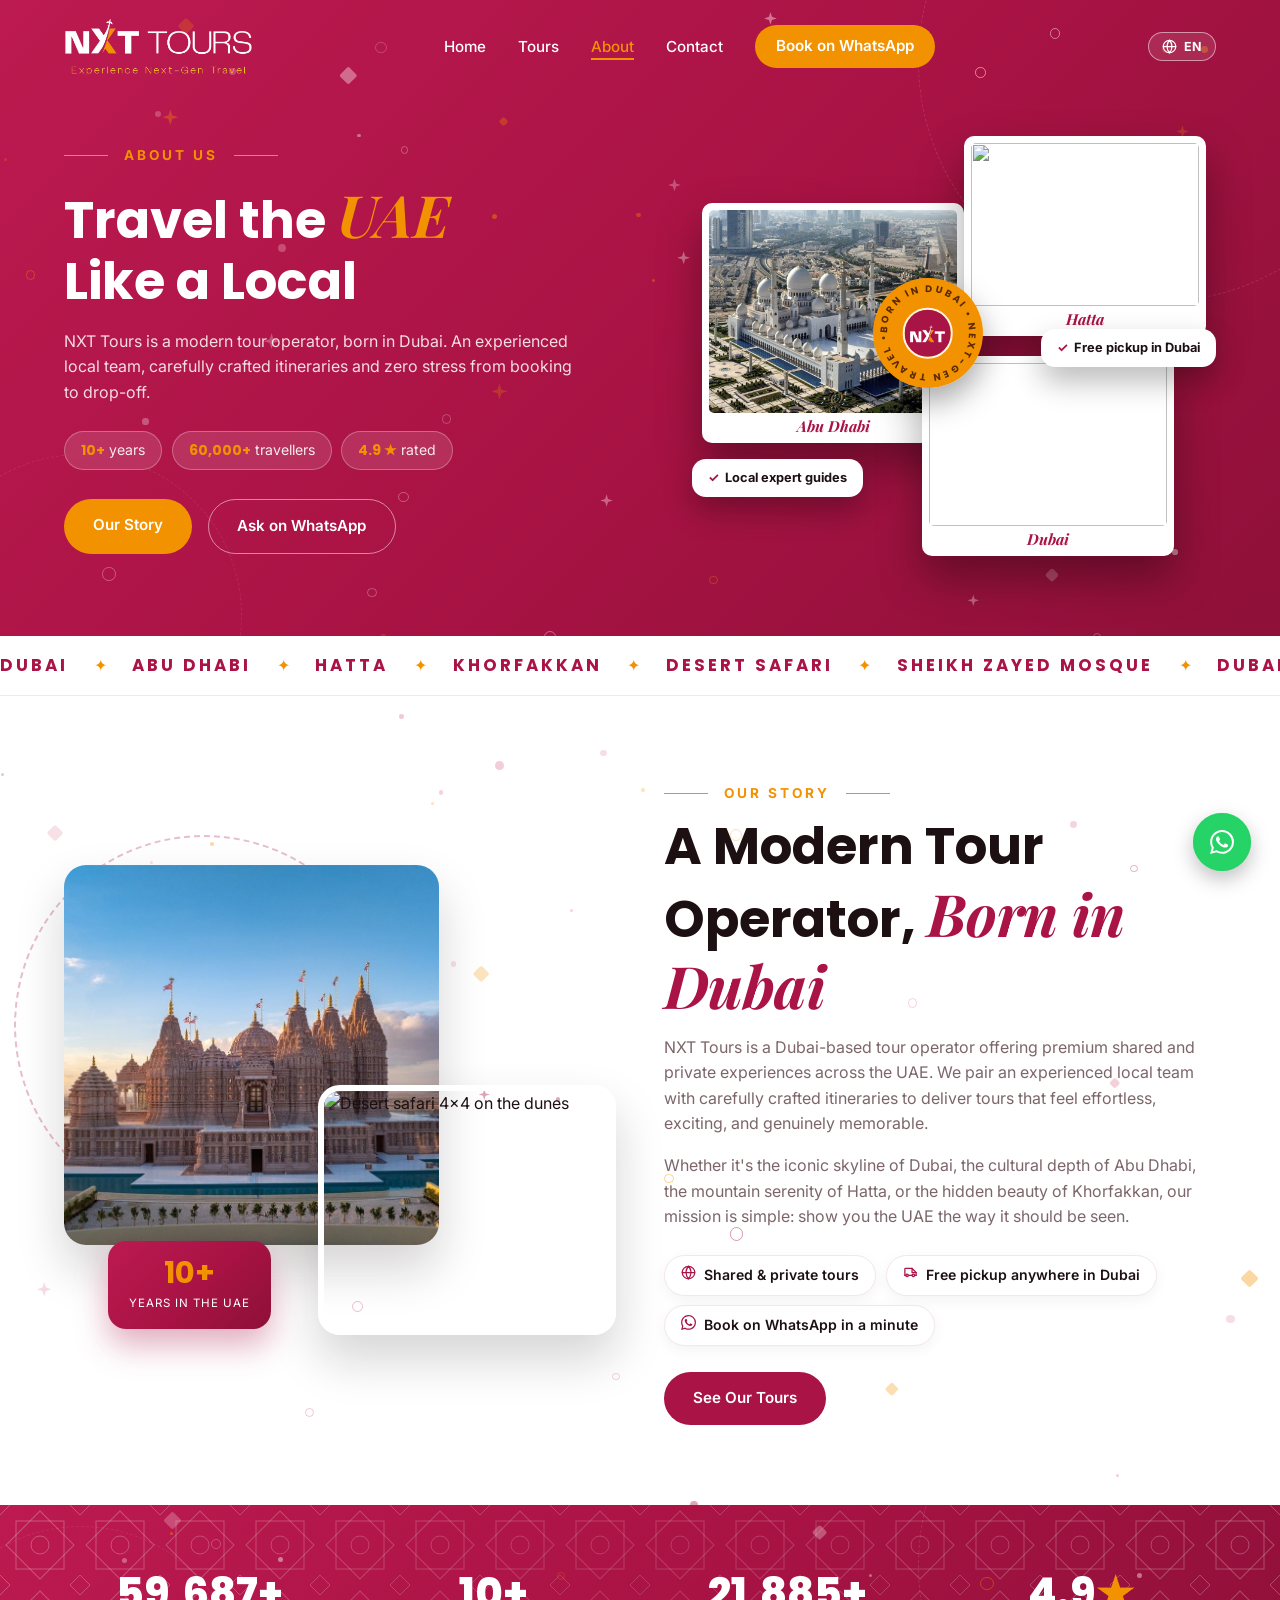
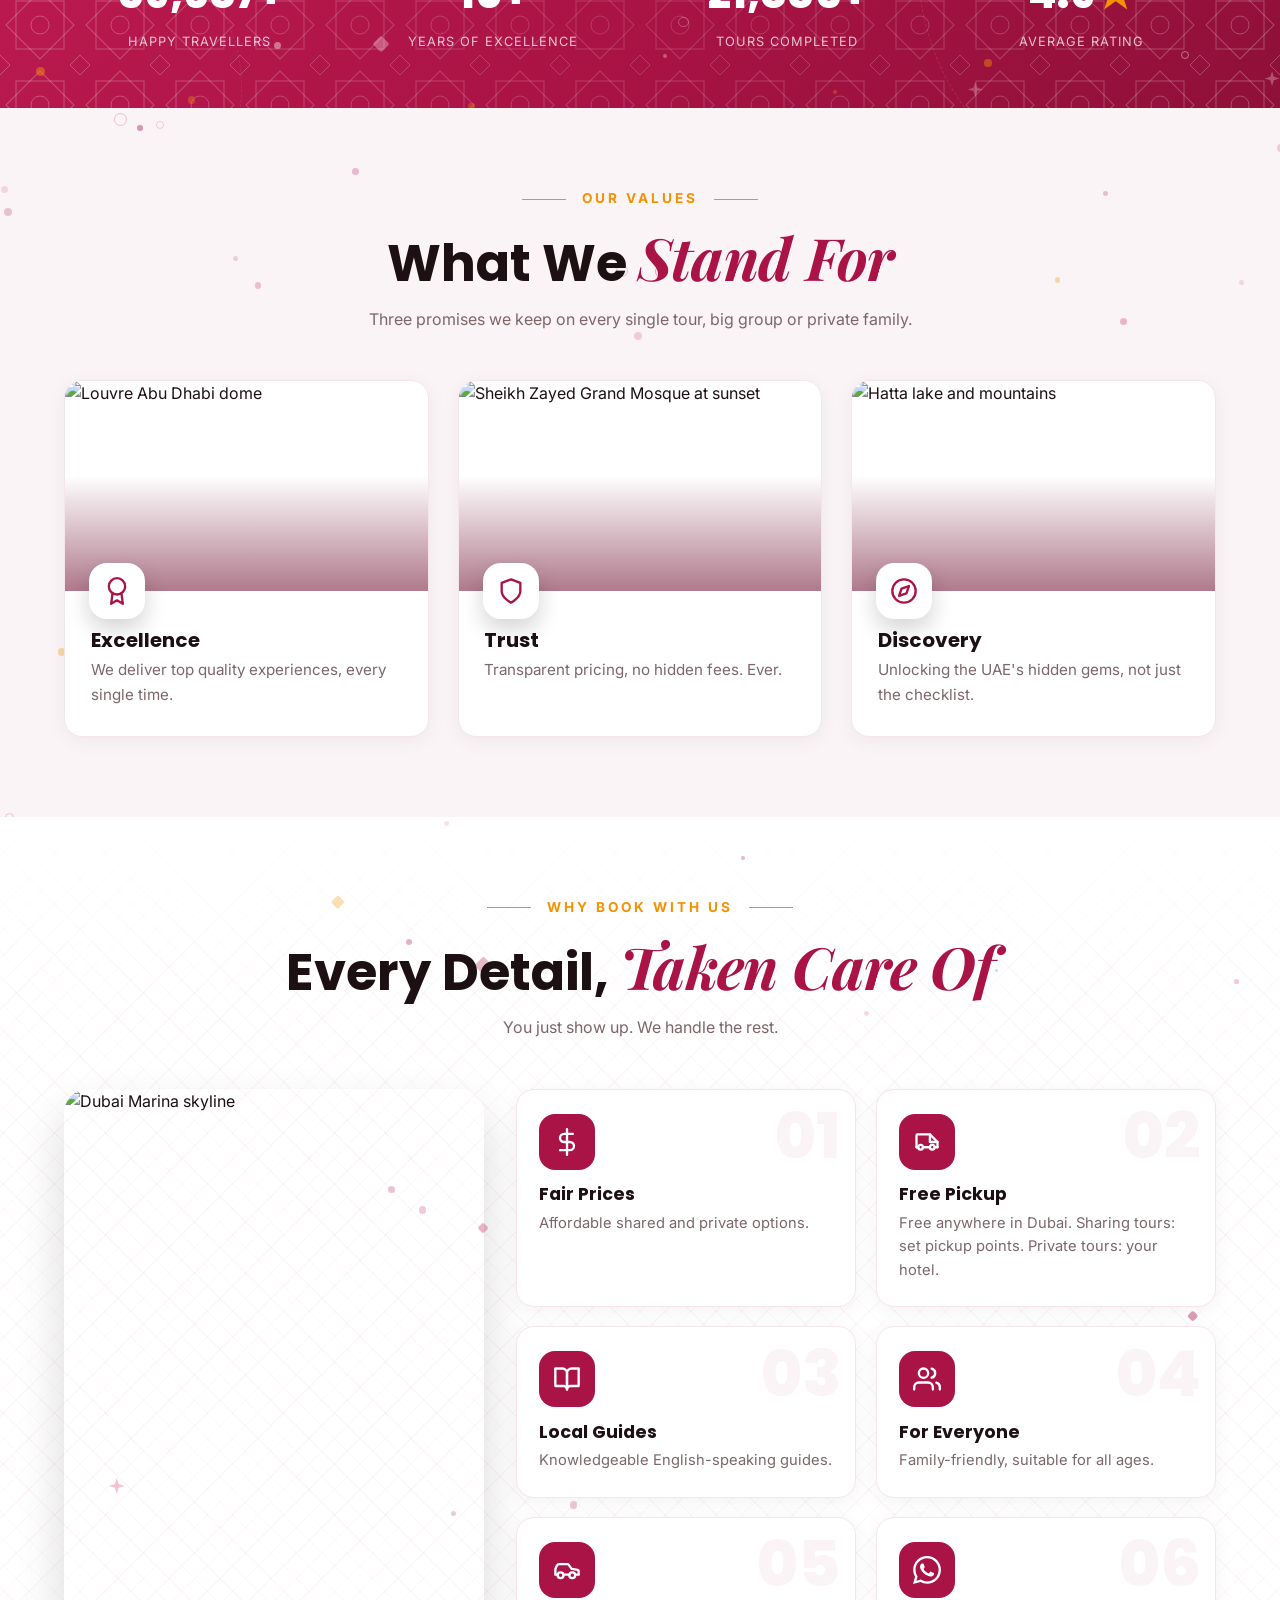
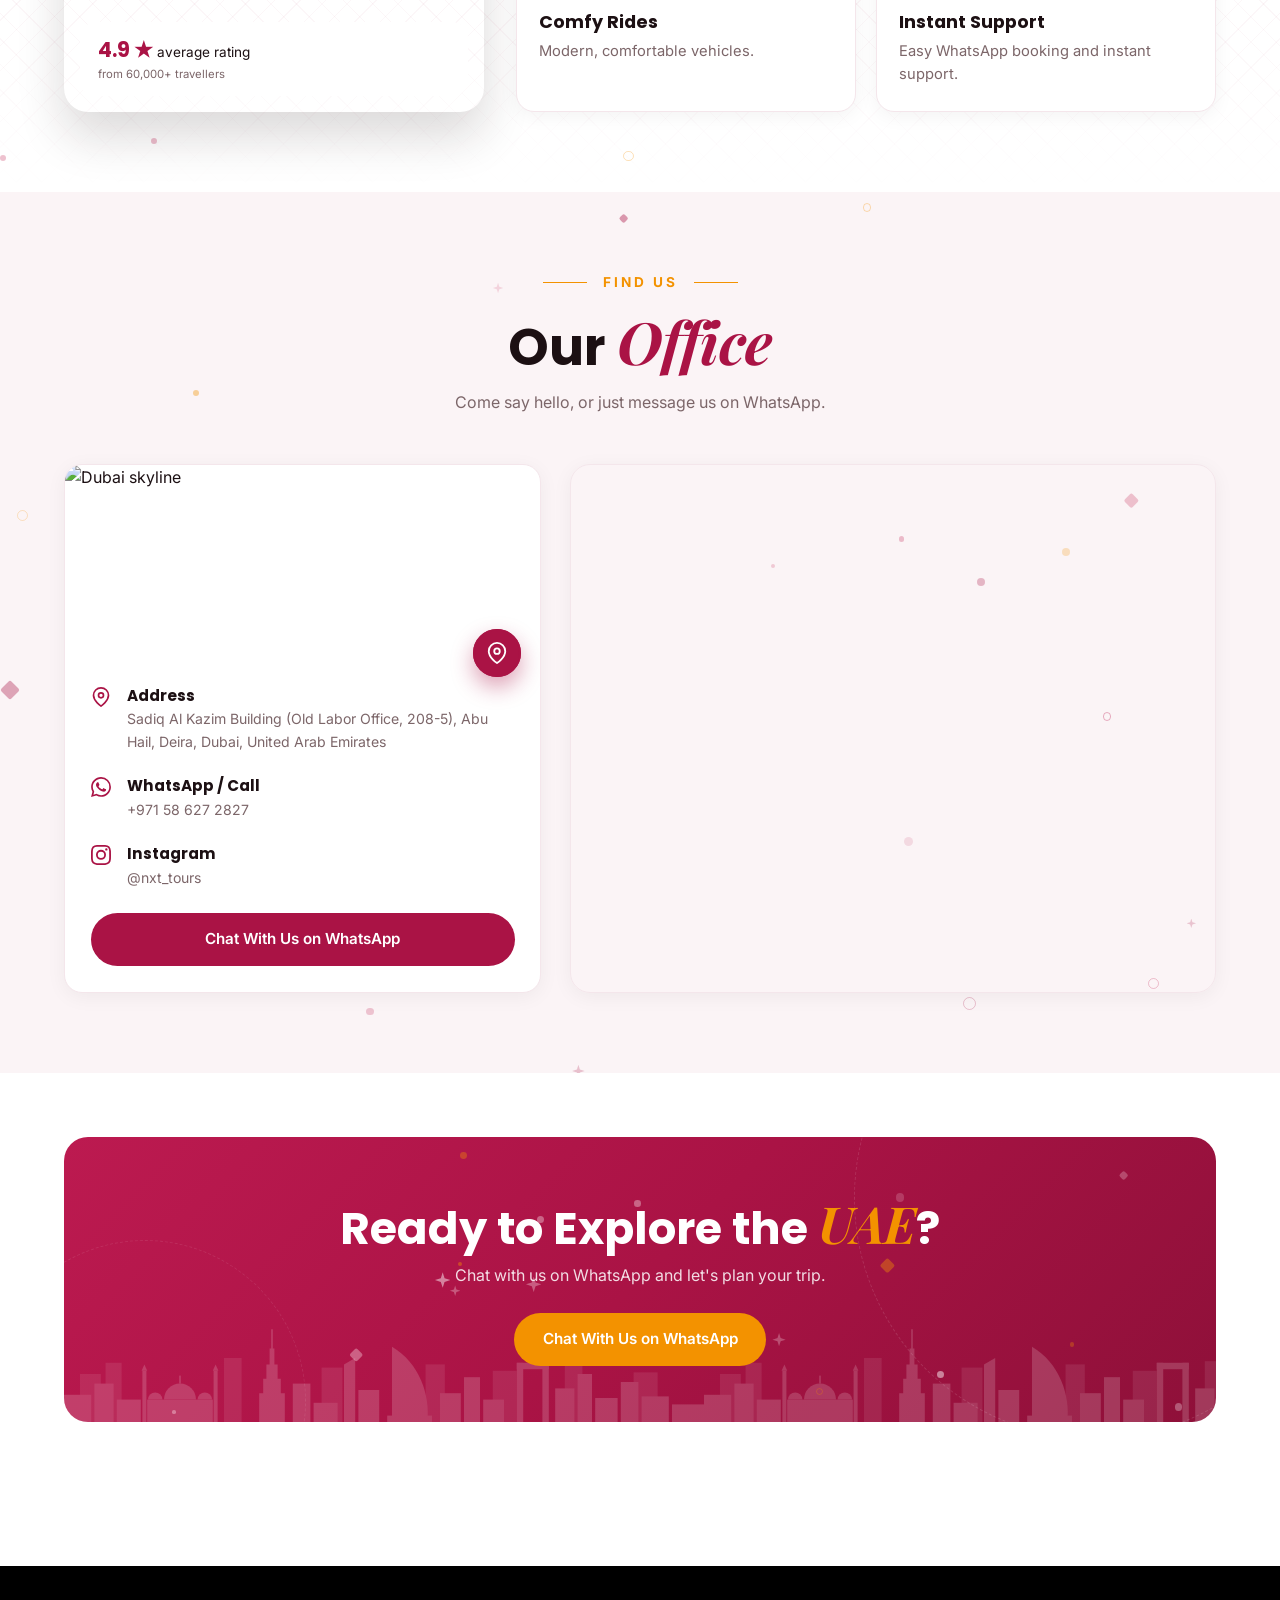
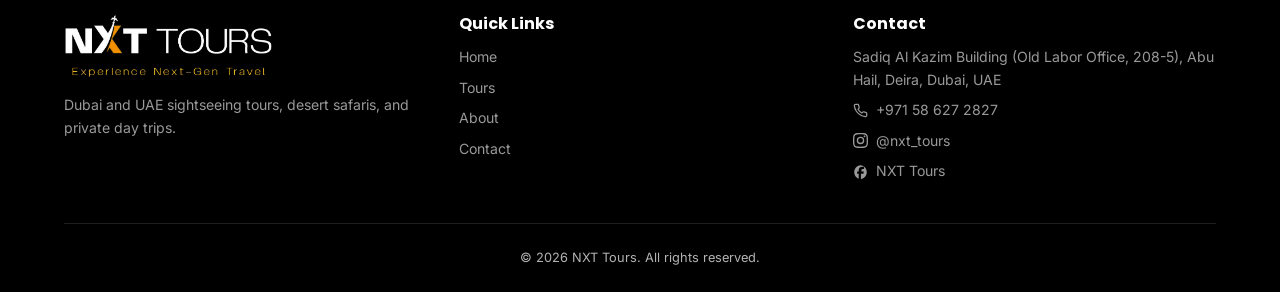
==== commit bedfe2c2: "Phone hero: tall daytime photos for phones, lighter neutral shade Co-Authored-By: Claude Opus 5.5 <n" ====
--- a/about.html
+++ b/about.html
@@ -24,7 +24,7 @@
 
   <link rel="icon" type="image/png" href="images/favicon.png" />
 
-  <link rel="stylesheet" href="css/style.css?v=20261005p" />
+  <link rel="stylesheet" href="css/style.css?v=20261005q" />
 </head>
 <body>
 
@@ -378,8 +378,8 @@
 
   <a href="https://wa.me/971586272827" class="whatsapp-float" target="_blank" rel="noopener" aria-label="Chat on WhatsApp"><svg class="icon-wa" viewBox="0 0 24 24" fill="currentColor" aria-hidden="true"><path d="M17.472 14.382c-.297-.149-1.758-.867-2.03-.967-.273-.099-.471-.148-.67.15-.197.297-.767.966-.94 1.164-.173.199-.347.223-.644.075-.297-.15-1.255-.463-2.39-1.475-.883-.788-1.48-1.761-1.653-2.059-.173-.297-.018-.458.13-.606.134-.133.298-.347.446-.52.149-.174.198-.298.298-.497.099-.198.05-.371-.025-.52-.075-.149-.669-1.612-.916-2.207-.242-.579-.487-.5-.669-.51-.173-.008-.372-.01-.571-.01-.198 0-.52.074-.792.372-.272.297-1.04 1.016-1.04 2.479 0 1.462 1.065 2.875 1.213 3.074.149.198 2.096 3.2 5.077 4.487.709.306 1.262.489 1.694.625.712.227 1.36.195 1.871.118.571-.085 1.758-.719 2.006-1.413.248-.694.248-1.289.173-1.413-.074-.124-.272-.198-.57-.347m-5.421 7.403h-.004a9.87 9.87 0 01-5.031-1.378l-.361-.214-3.741.982.998-3.648-.235-.374a9.86 9.86 0 01-1.51-5.26c.001-5.45 4.436-9.884 9.888-9.884 2.64 0 5.122 1.03 6.988 2.898a9.825 9.825 0 012.893 6.994c-.003 5.45-4.437 9.884-9.885 9.884m8.413-18.297A11.815 11.815 0 0012.05 0C5.495 0 .16 5.335.157 11.892c0 2.096.547 4.142 1.588 5.945L.057 24l6.305-1.654a11.882 11.882 0 005.683 1.448h.005c6.554 0 11.89-5.335 11.893-11.893a11.821 11.821 0 00-3.48-8.413"/></svg></a>
 
-  <script src="js/i18n.js?v=20261005p"></script>
-  <script src="js/config.js?v=20261005p"></script>
-  <script src="js/script.js?v=20261005p"></script>
+  <script src="js/i18n.js?v=20261005q"></script>
+  <script src="js/config.js?v=20261005q"></script>
+  <script src="js/script.js?v=20261005q"></script>
 </body>
 </html>
--- a/css/style.css
+++ b/css/style.css
@@ -1145,6 +1145,18 @@
   }
 }
 
+/* Phones: the tall photos are bright and fresh, so only a soft neutral shade behind the text,
+   and no crimson tint on top (it made the photos look dull and purple) */
+@media (max-width: 700px) {
+  .hero-bg::after {
+    background: none;
+  }
+
+  .hero-bg::before {
+    background: linear-gradient(180deg, rgba(0, 0, 0, 0.12) 0%, rgba(0, 0, 0, 0.34) 28%, rgba(0, 0, 0, 0.34) 62%, rgba(0, 0, 0, 0) 100%);
+  }
+}
+
 /* Small letter-spaced label above the headline */
 .hero-h1-top {
   display: block;
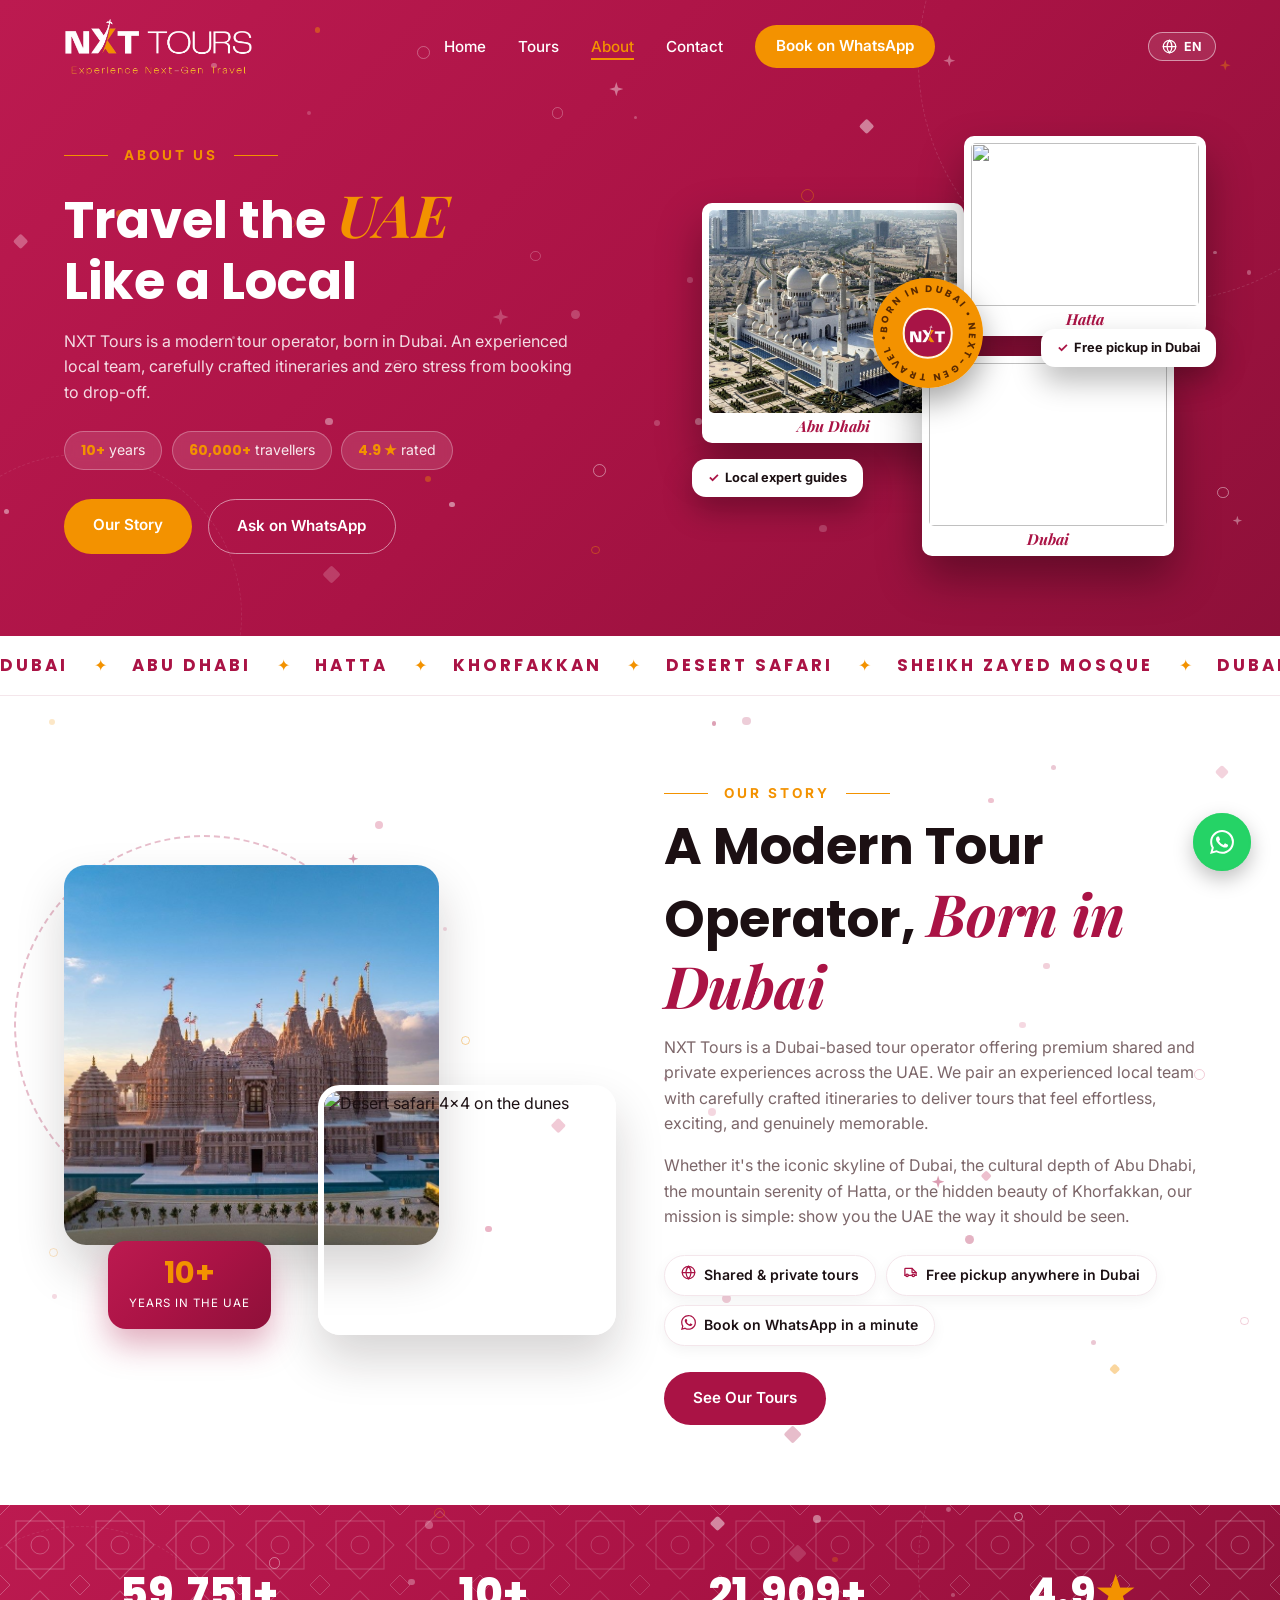
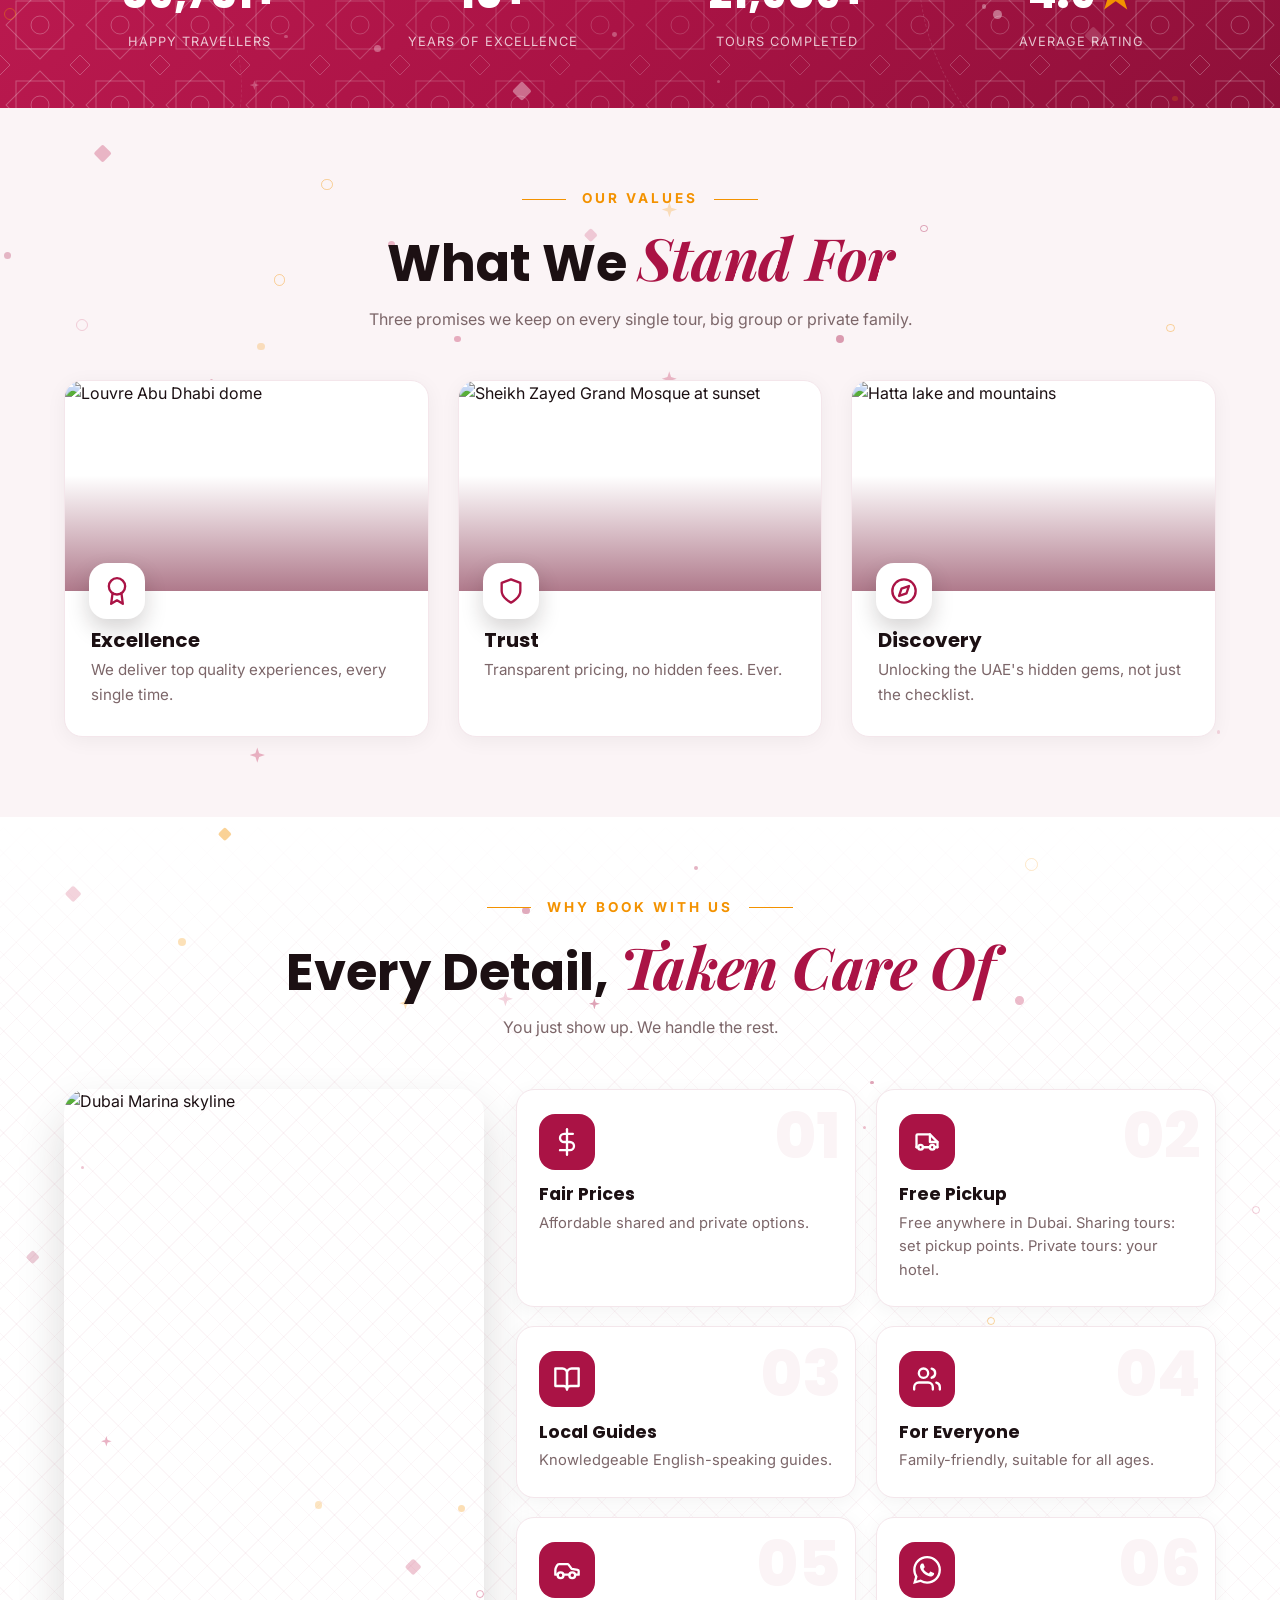
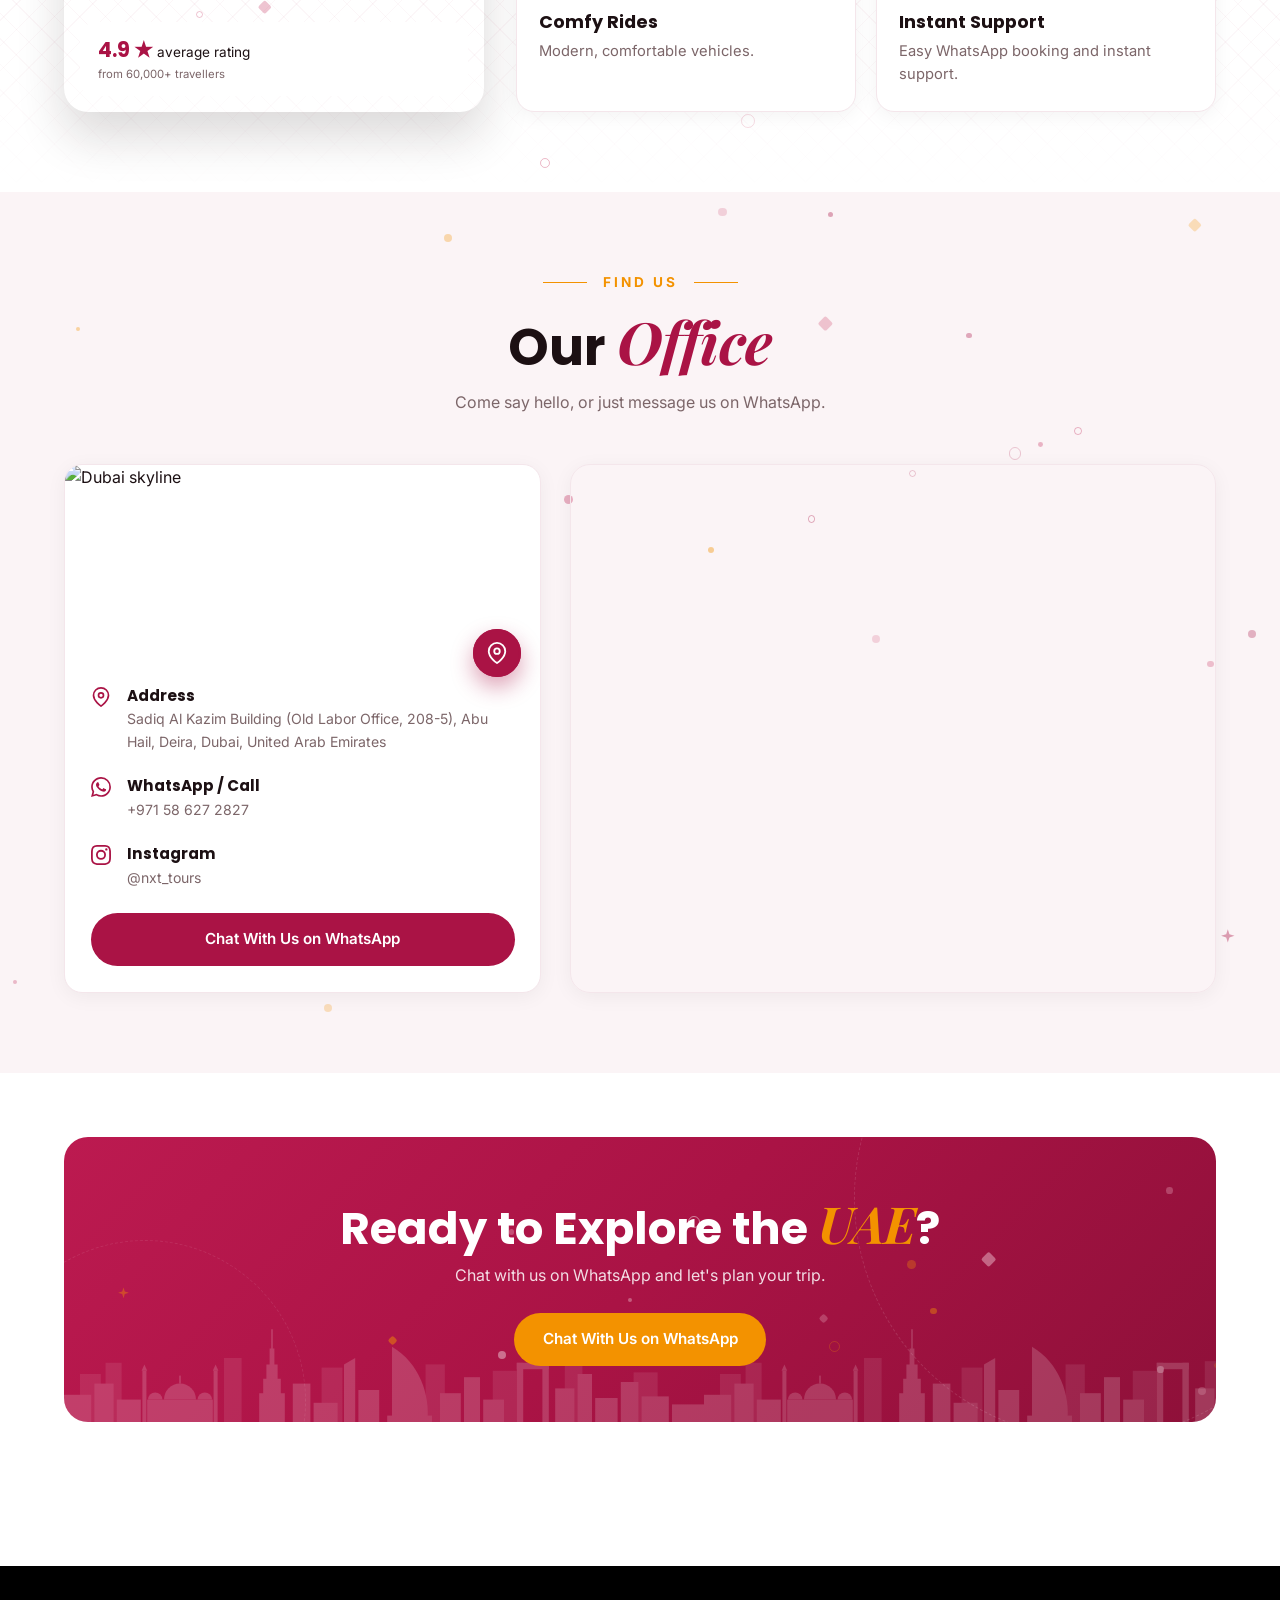
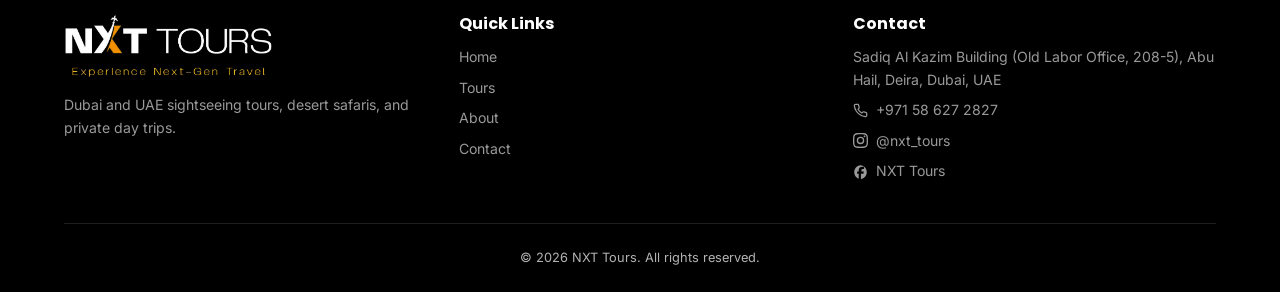
==== commit f0946b39: "Blocked-dates calendar, cards and home feature boxes follow the panel, activity log with old/new val" ====
--- a/about.html
+++ b/about.html
@@ -24,7 +24,7 @@
 
   <link rel="icon" type="image/png" href="images/favicon.png" />
 
-  <link rel="stylesheet" href="css/style.css?v=20261005q" />
+  <link rel="stylesheet" href="css/style.css?v=20261005t" />
 </head>
 <body>
 
@@ -378,8 +378,8 @@
 
   <a href="https://wa.me/971586272827" class="whatsapp-float" target="_blank" rel="noopener" aria-label="Chat on WhatsApp"><svg class="icon-wa" viewBox="0 0 24 24" fill="currentColor" aria-hidden="true"><path d="M17.472 14.382c-.297-.149-1.758-.867-2.03-.967-.273-.099-.471-.148-.67.15-.197.297-.767.966-.94 1.164-.173.199-.347.223-.644.075-.297-.15-1.255-.463-2.39-1.475-.883-.788-1.48-1.761-1.653-2.059-.173-.297-.018-.458.13-.606.134-.133.298-.347.446-.52.149-.174.198-.298.298-.497.099-.198.05-.371-.025-.52-.075-.149-.669-1.612-.916-2.207-.242-.579-.487-.5-.669-.51-.173-.008-.372-.01-.571-.01-.198 0-.52.074-.792.372-.272.297-1.04 1.016-1.04 2.479 0 1.462 1.065 2.875 1.213 3.074.149.198 2.096 3.2 5.077 4.487.709.306 1.262.489 1.694.625.712.227 1.36.195 1.871.118.571-.085 1.758-.719 2.006-1.413.248-.694.248-1.289.173-1.413-.074-.124-.272-.198-.57-.347m-5.421 7.403h-.004a9.87 9.87 0 01-5.031-1.378l-.361-.214-3.741.982.998-3.648-.235-.374a9.86 9.86 0 01-1.51-5.26c.001-5.45 4.436-9.884 9.888-9.884 2.64 0 5.122 1.03 6.988 2.898a9.825 9.825 0 012.893 6.994c-.003 5.45-4.437 9.884-9.885 9.884m8.413-18.297A11.815 11.815 0 0012.05 0C5.495 0 .16 5.335.157 11.892c0 2.096.547 4.142 1.588 5.945L.057 24l6.305-1.654a11.882 11.882 0 005.683 1.448h.005c6.554 0 11.89-5.335 11.893-11.893a11.821 11.821 0 00-3.48-8.413"/></svg></a>
 
-  <script src="js/i18n.js?v=20261005q"></script>
-  <script src="js/config.js?v=20261005q"></script>
-  <script src="js/script.js?v=20261005q"></script>
+  <script src="js/i18n.js?v=20261005t"></script>
+  <script src="js/config.js?v=20261005t"></script>
+  <script src="js/script.js?v=20261005t"></script>
 </body>
 </html>
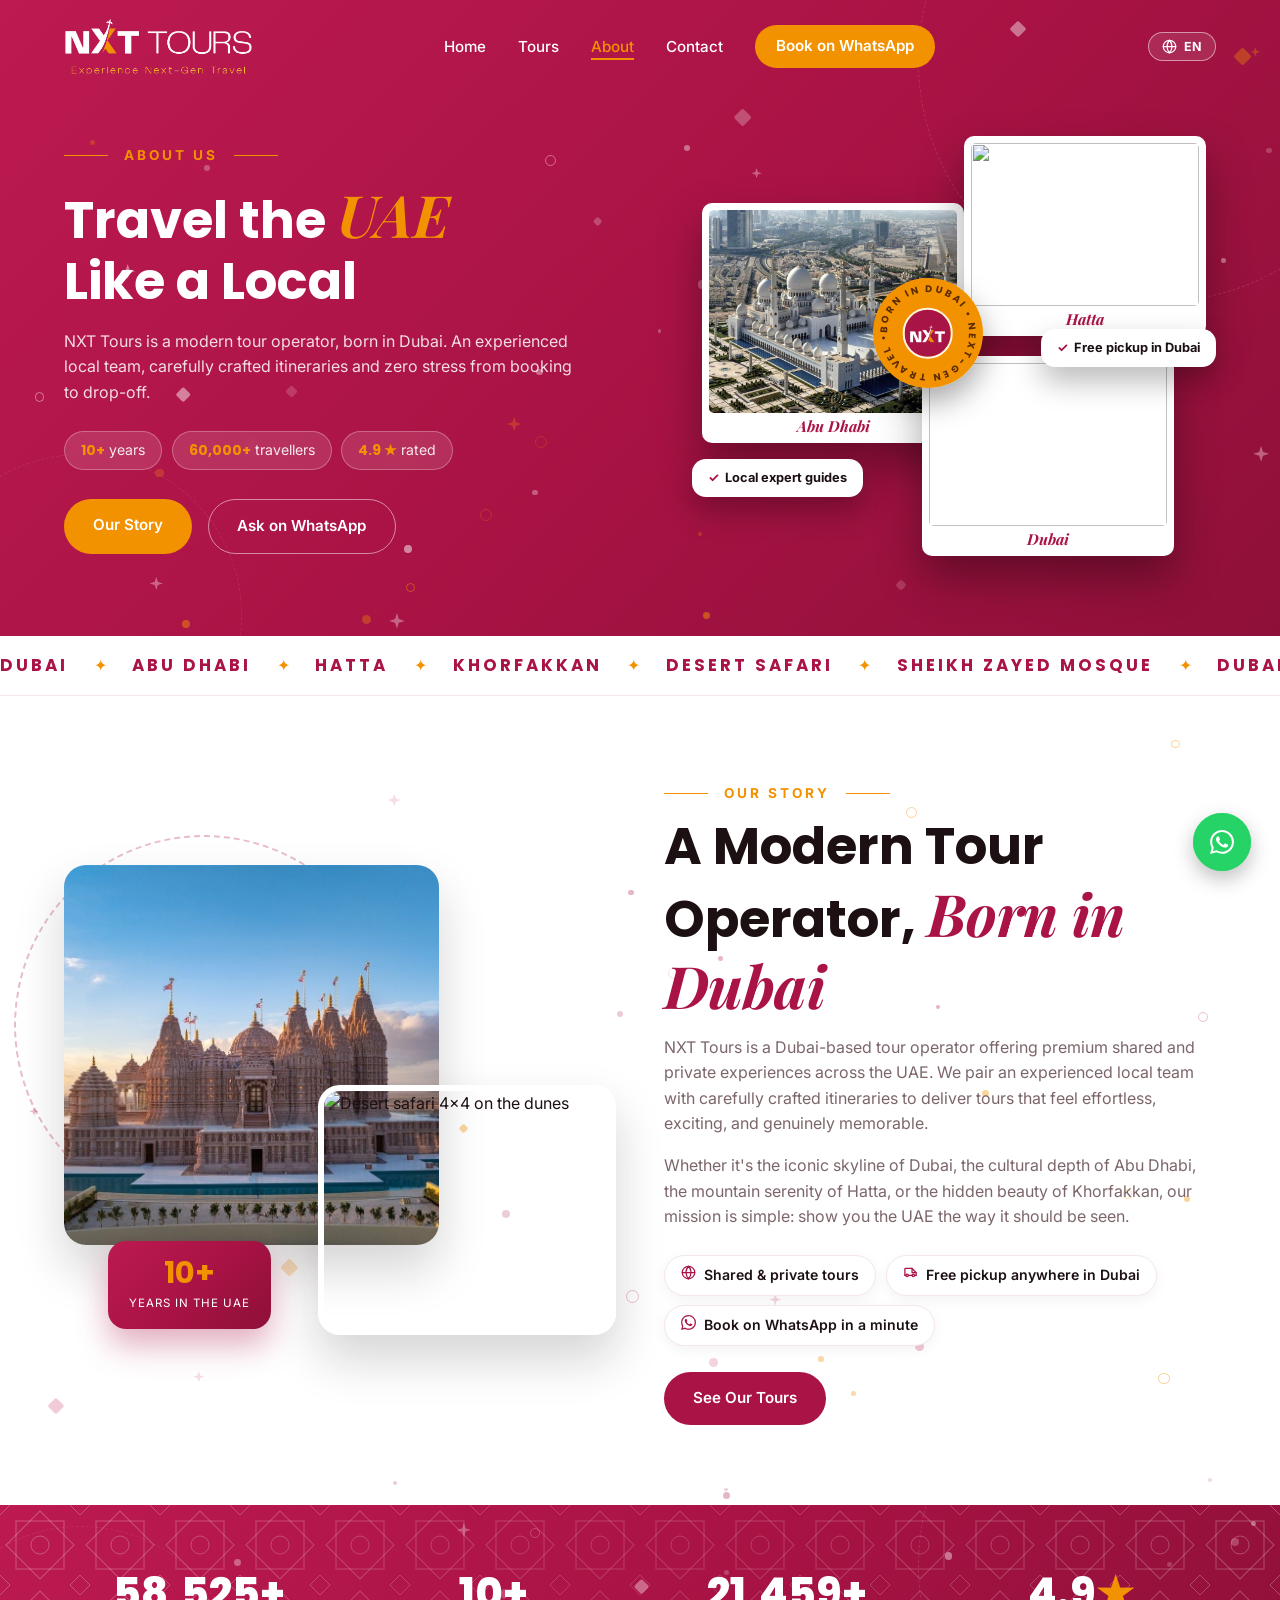
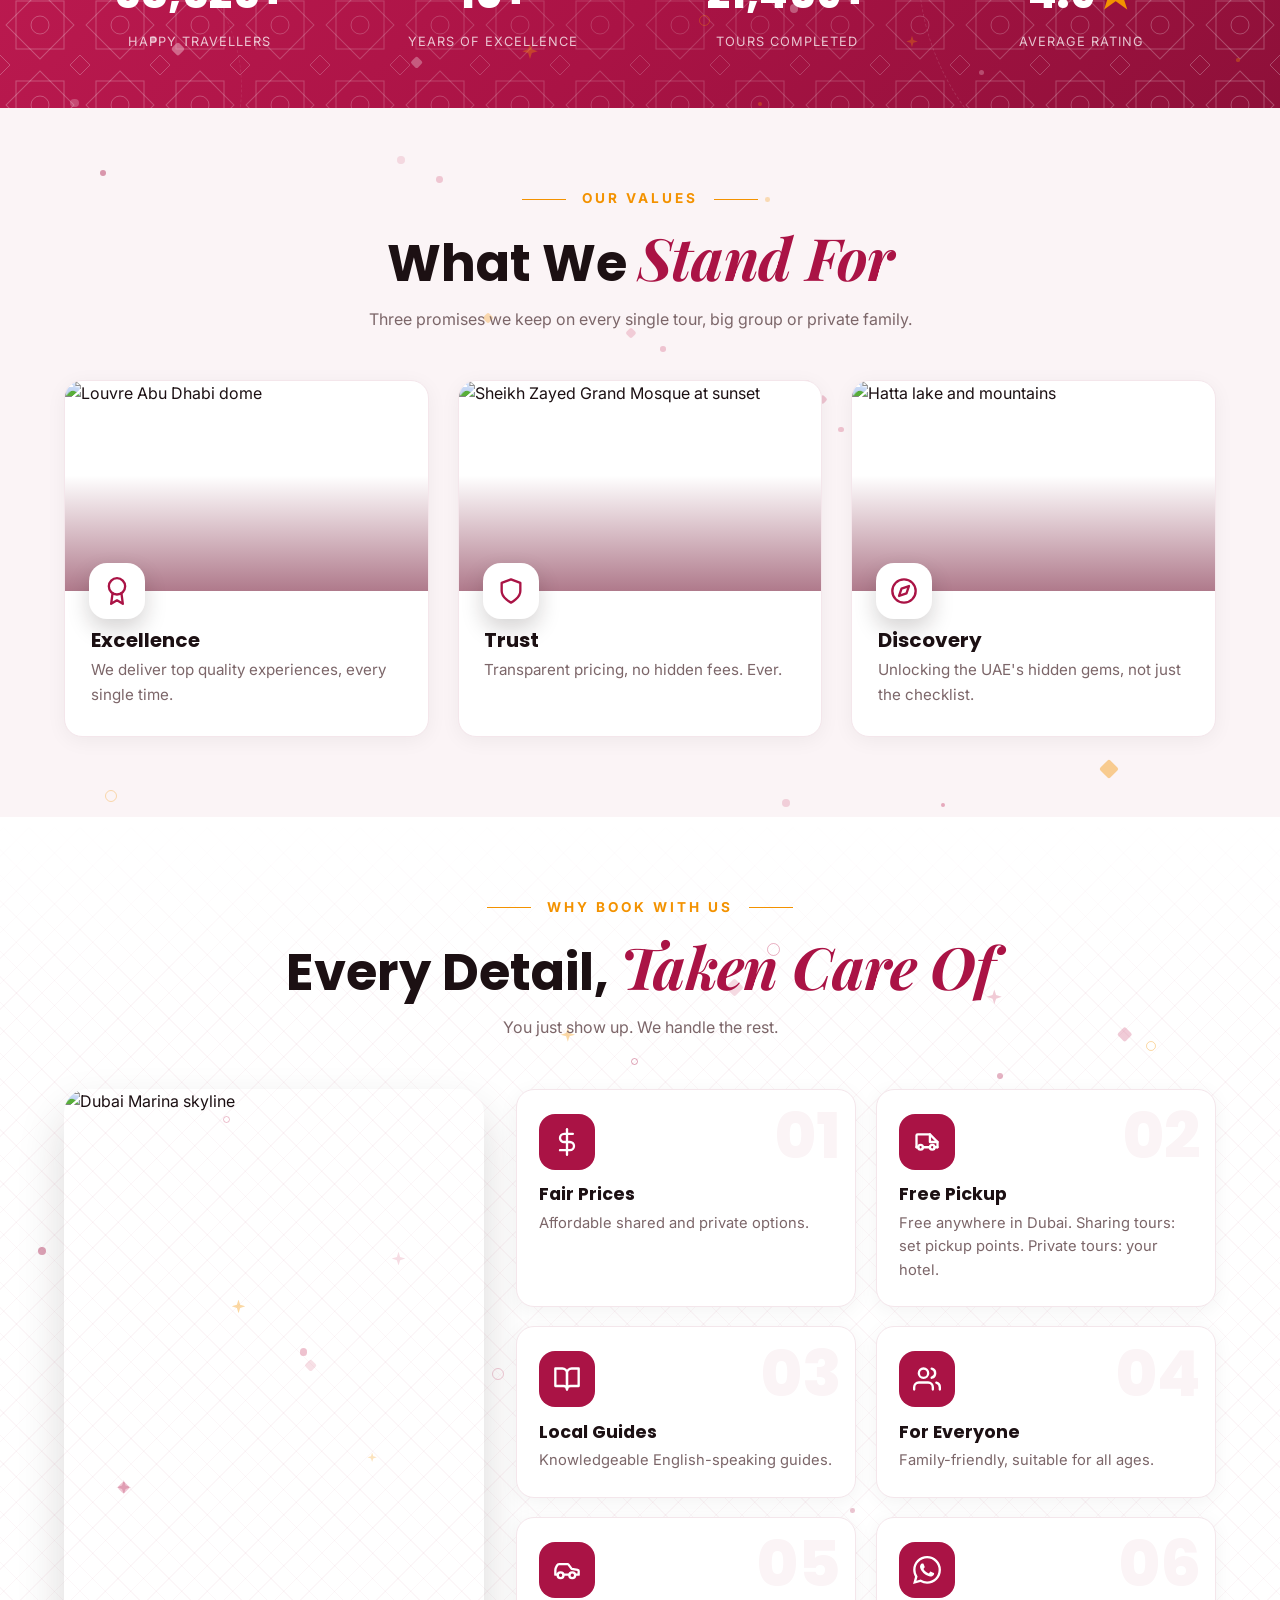
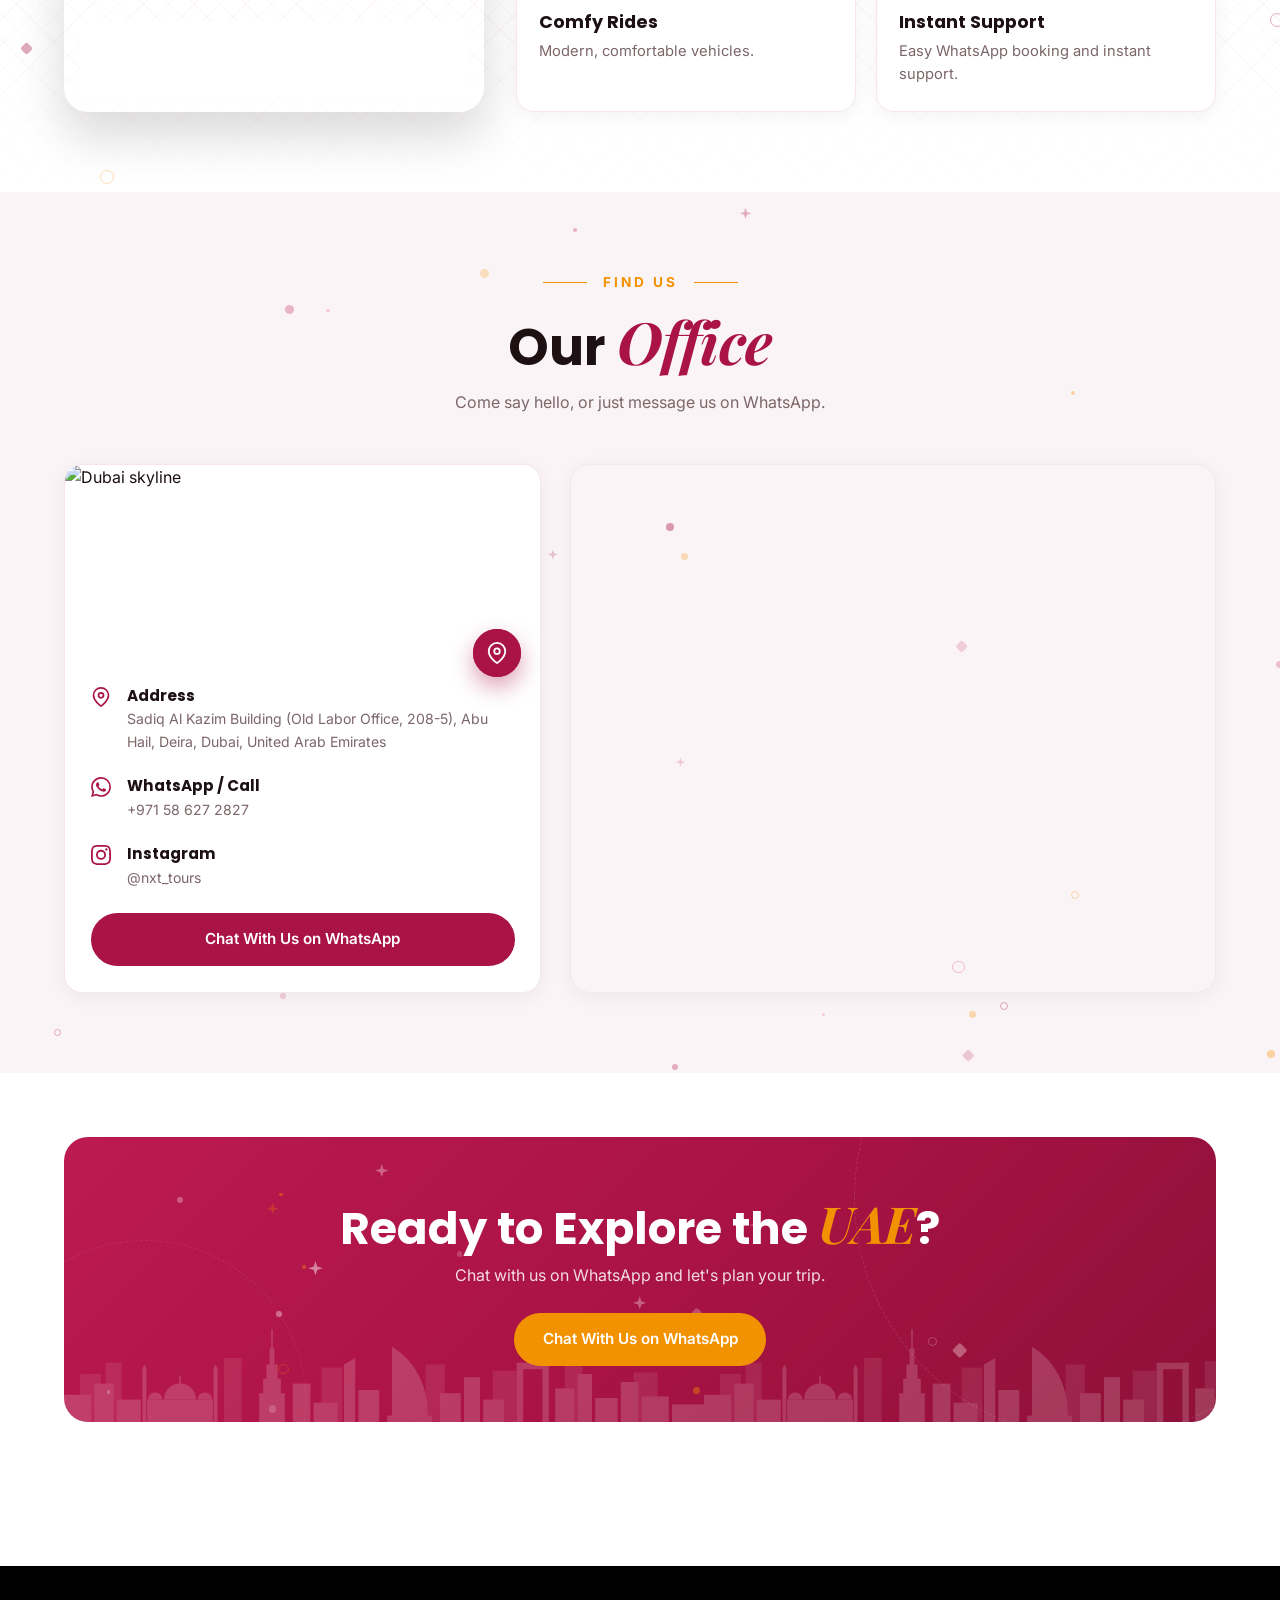
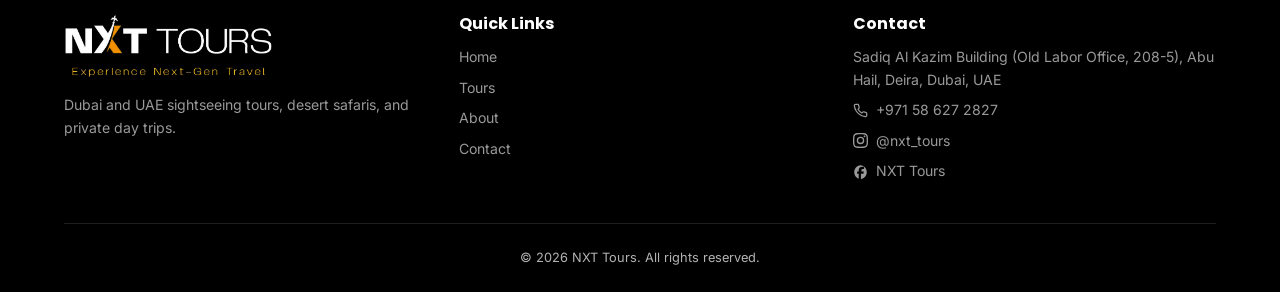
==== commit 0bfb3222: "Pickup points list: smooth open/close slide with rows fading in Co-Authored-By: Claude Opus 5.5 <nor" ====
--- a/about.html
+++ b/about.html
@@ -24,7 +24,7 @@
 
   <link rel="icon" type="image/png" href="images/favicon.png" />
 
-  <link rel="stylesheet" href="css/style.css?v=20261005t" />
+  <link rel="stylesheet" href="css/style.css?v=20261005v" />
 </head>
 <body>
 
@@ -378,8 +378,8 @@
 
   <a href="https://wa.me/971586272827" class="whatsapp-float" target="_blank" rel="noopener" aria-label="Chat on WhatsApp"><svg class="icon-wa" viewBox="0 0 24 24" fill="currentColor" aria-hidden="true"><path d="M17.472 14.382c-.297-.149-1.758-.867-2.03-.967-.273-.099-.471-.148-.67.15-.197.297-.767.966-.94 1.164-.173.199-.347.223-.644.075-.297-.15-1.255-.463-2.39-1.475-.883-.788-1.48-1.761-1.653-2.059-.173-.297-.018-.458.13-.606.134-.133.298-.347.446-.52.149-.174.198-.298.298-.497.099-.198.05-.371-.025-.52-.075-.149-.669-1.612-.916-2.207-.242-.579-.487-.5-.669-.51-.173-.008-.372-.01-.571-.01-.198 0-.52.074-.792.372-.272.297-1.04 1.016-1.04 2.479 0 1.462 1.065 2.875 1.213 3.074.149.198 2.096 3.2 5.077 4.487.709.306 1.262.489 1.694.625.712.227 1.36.195 1.871.118.571-.085 1.758-.719 2.006-1.413.248-.694.248-1.289.173-1.413-.074-.124-.272-.198-.57-.347m-5.421 7.403h-.004a9.87 9.87 0 01-5.031-1.378l-.361-.214-3.741.982.998-3.648-.235-.374a9.86 9.86 0 01-1.51-5.26c.001-5.45 4.436-9.884 9.888-9.884 2.64 0 5.122 1.03 6.988 2.898a9.825 9.825 0 012.893 6.994c-.003 5.45-4.437 9.884-9.885 9.884m8.413-18.297A11.815 11.815 0 0012.05 0C5.495 0 .16 5.335.157 11.892c0 2.096.547 4.142 1.588 5.945L.057 24l6.305-1.654a11.882 11.882 0 005.683 1.448h.005c6.554 0 11.89-5.335 11.893-11.893a11.821 11.821 0 00-3.48-8.413"/></svg></a>
 
-  <script src="js/i18n.js?v=20261005t"></script>
-  <script src="js/config.js?v=20261005t"></script>
-  <script src="js/script.js?v=20261005t"></script>
+  <script src="js/i18n.js?v=20261005v"></script>
+  <script src="js/config.js?v=20261005v"></script>
+  <script src="js/script.js?v=20261005v"></script>
 </body>
 </html>
--- a/css/style.css
+++ b/css/style.css
@@ -7562,6 +7562,53 @@
   transform: rotate(-135deg) translateY(-3px);
 }
 
+/* Opening / closing slide (script.js sets the height); the arrow turns back as soon as it starts closing */
+.tl-pickup-body {
+  overflow: hidden;
+  transition: height 0.5s cubic-bezier(0.2, 0.8, 0.2, 1);
+}
+
+.tl-pickup.is-closing summary::after {
+  transform: rotate(45deg) translateY(-3px);
+}
+
+/* The rows fade and slide in one after another while it opens */
+.tl-pickup[open]:not(.is-closing) .tl-pickup-note,
+.tl-pickup[open]:not(.is-closing) tbody tr {
+  animation: pickup-row-in 0.45s cubic-bezier(0.2, 0.8, 0.2, 1) both;
+}
+
+.tl-pickup[open]:not(.is-closing) tbody tr:nth-child(n + 2) { animation-delay: 0.04s; }
+.tl-pickup[open]:not(.is-closing) tbody tr:nth-child(n + 4) { animation-delay: 0.08s; }
+.tl-pickup[open]:not(.is-closing) tbody tr:nth-child(n + 6) { animation-delay: 0.12s; }
+.tl-pickup[open]:not(.is-closing) tbody tr:nth-child(n + 8) { animation-delay: 0.16s; }
+.tl-pickup[open]:not(.is-closing) tbody tr:nth-child(n + 10) { animation-delay: 0.2s; }
+.tl-pickup[open]:not(.is-closing) tbody tr:nth-child(n + 12) { animation-delay: 0.24s; }
+
+.tl-pickup.is-closing .tl-pickup-body {
+  opacity: 0.4;
+  transition: height 0.45s cubic-bezier(0.4, 0, 0.2, 1), opacity 0.45s ease;
+}
+
+@keyframes pickup-row-in {
+  from {
+    opacity: 0;
+    transform: translateY(8px);
+  }
+}
+
+@media (prefers-reduced-motion: reduce) {
+  .tl-pickup-body,
+  .tl-pickup summary::after {
+    transition: none;
+  }
+
+  .tl-pickup[open] .tl-pickup-note,
+  .tl-pickup[open] tbody tr {
+    animation: none;
+  }
+}
+
 .tl-pickup-note {
   padding: 0 1.1rem 0.6rem;
   font-size: 0.8rem;
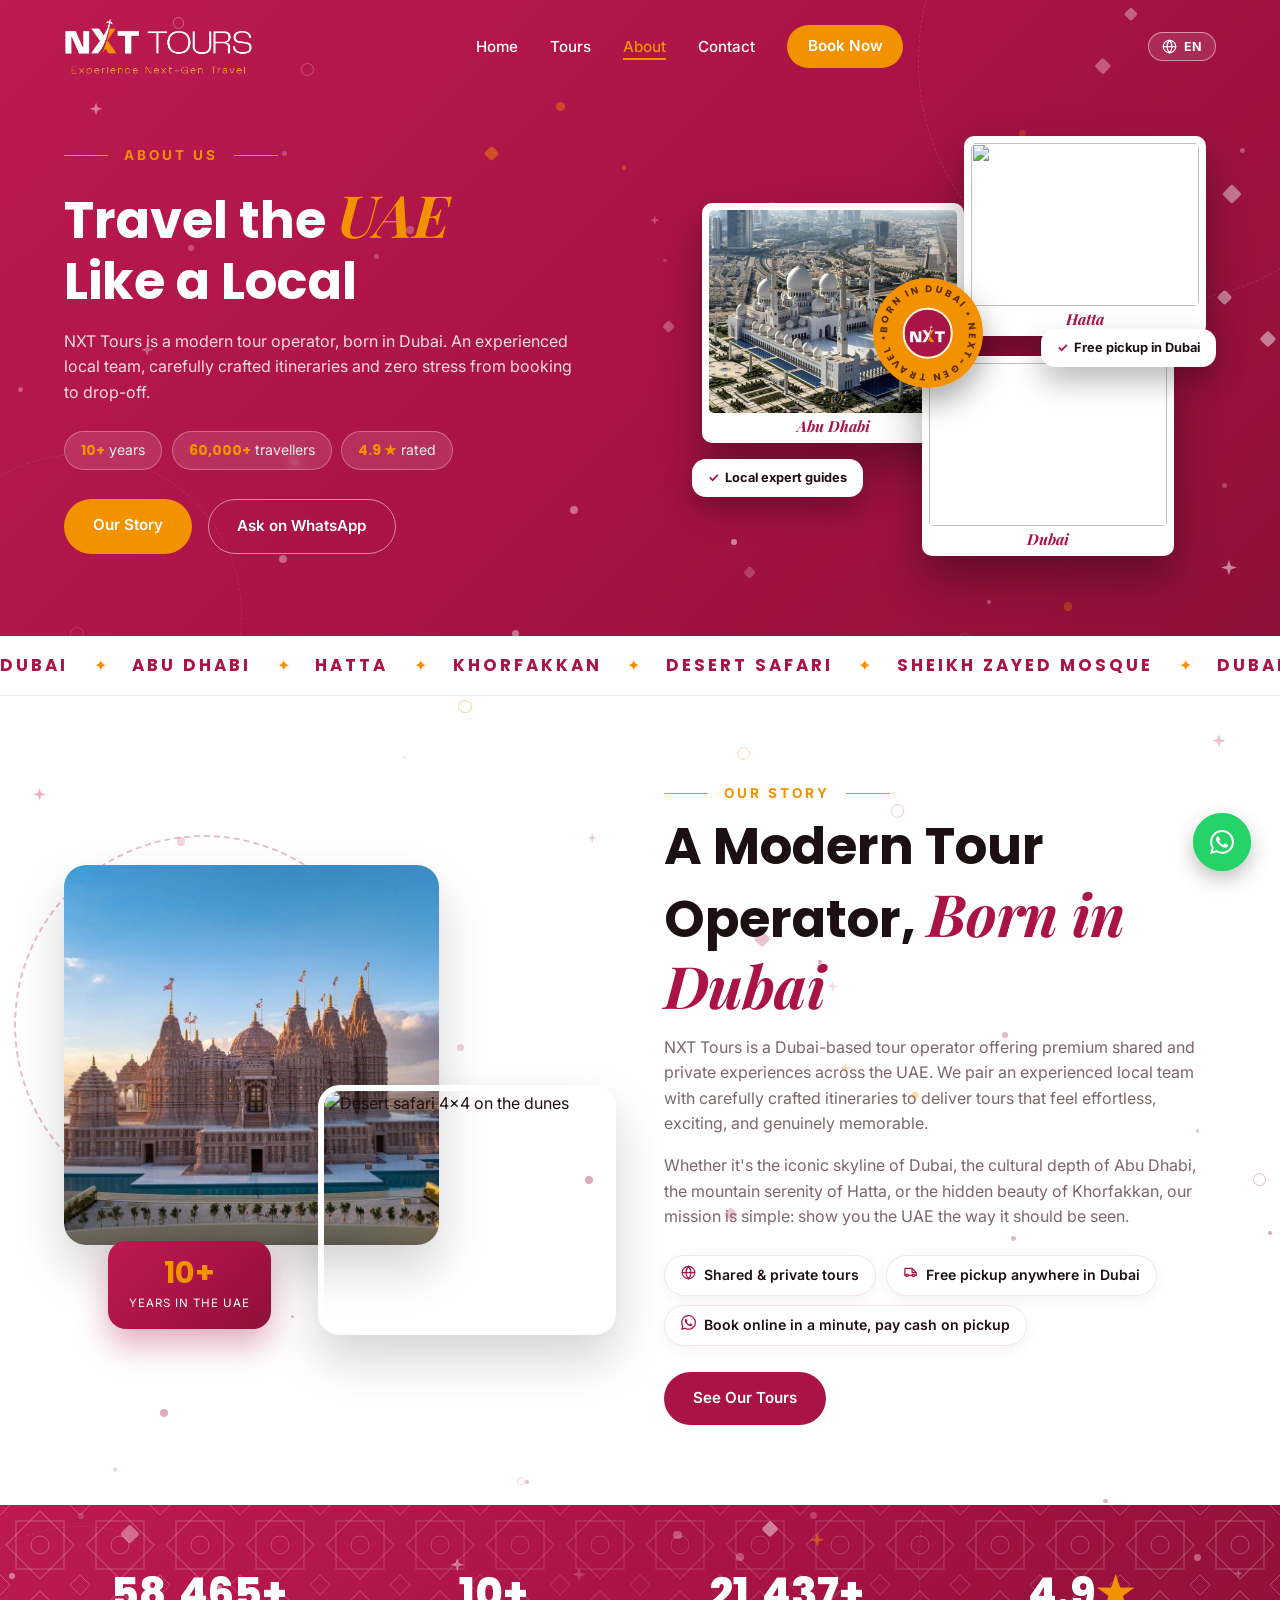
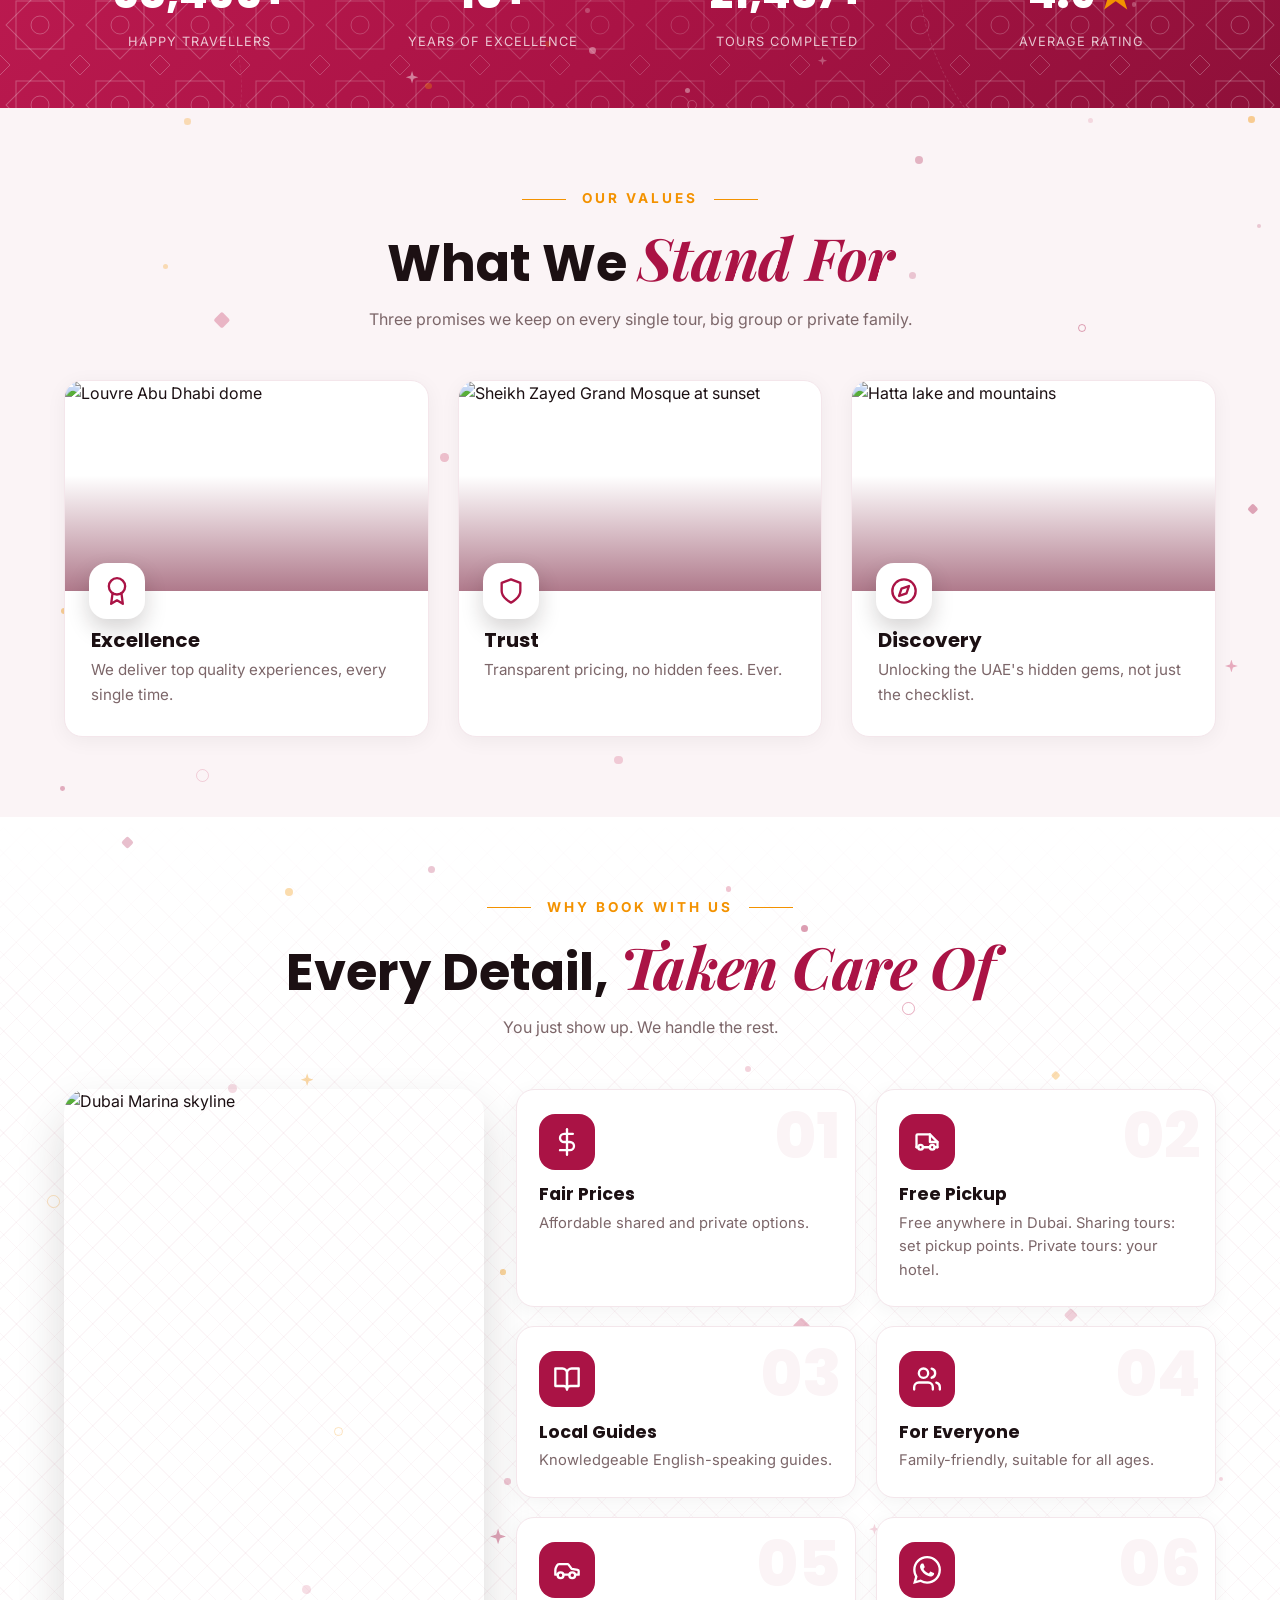
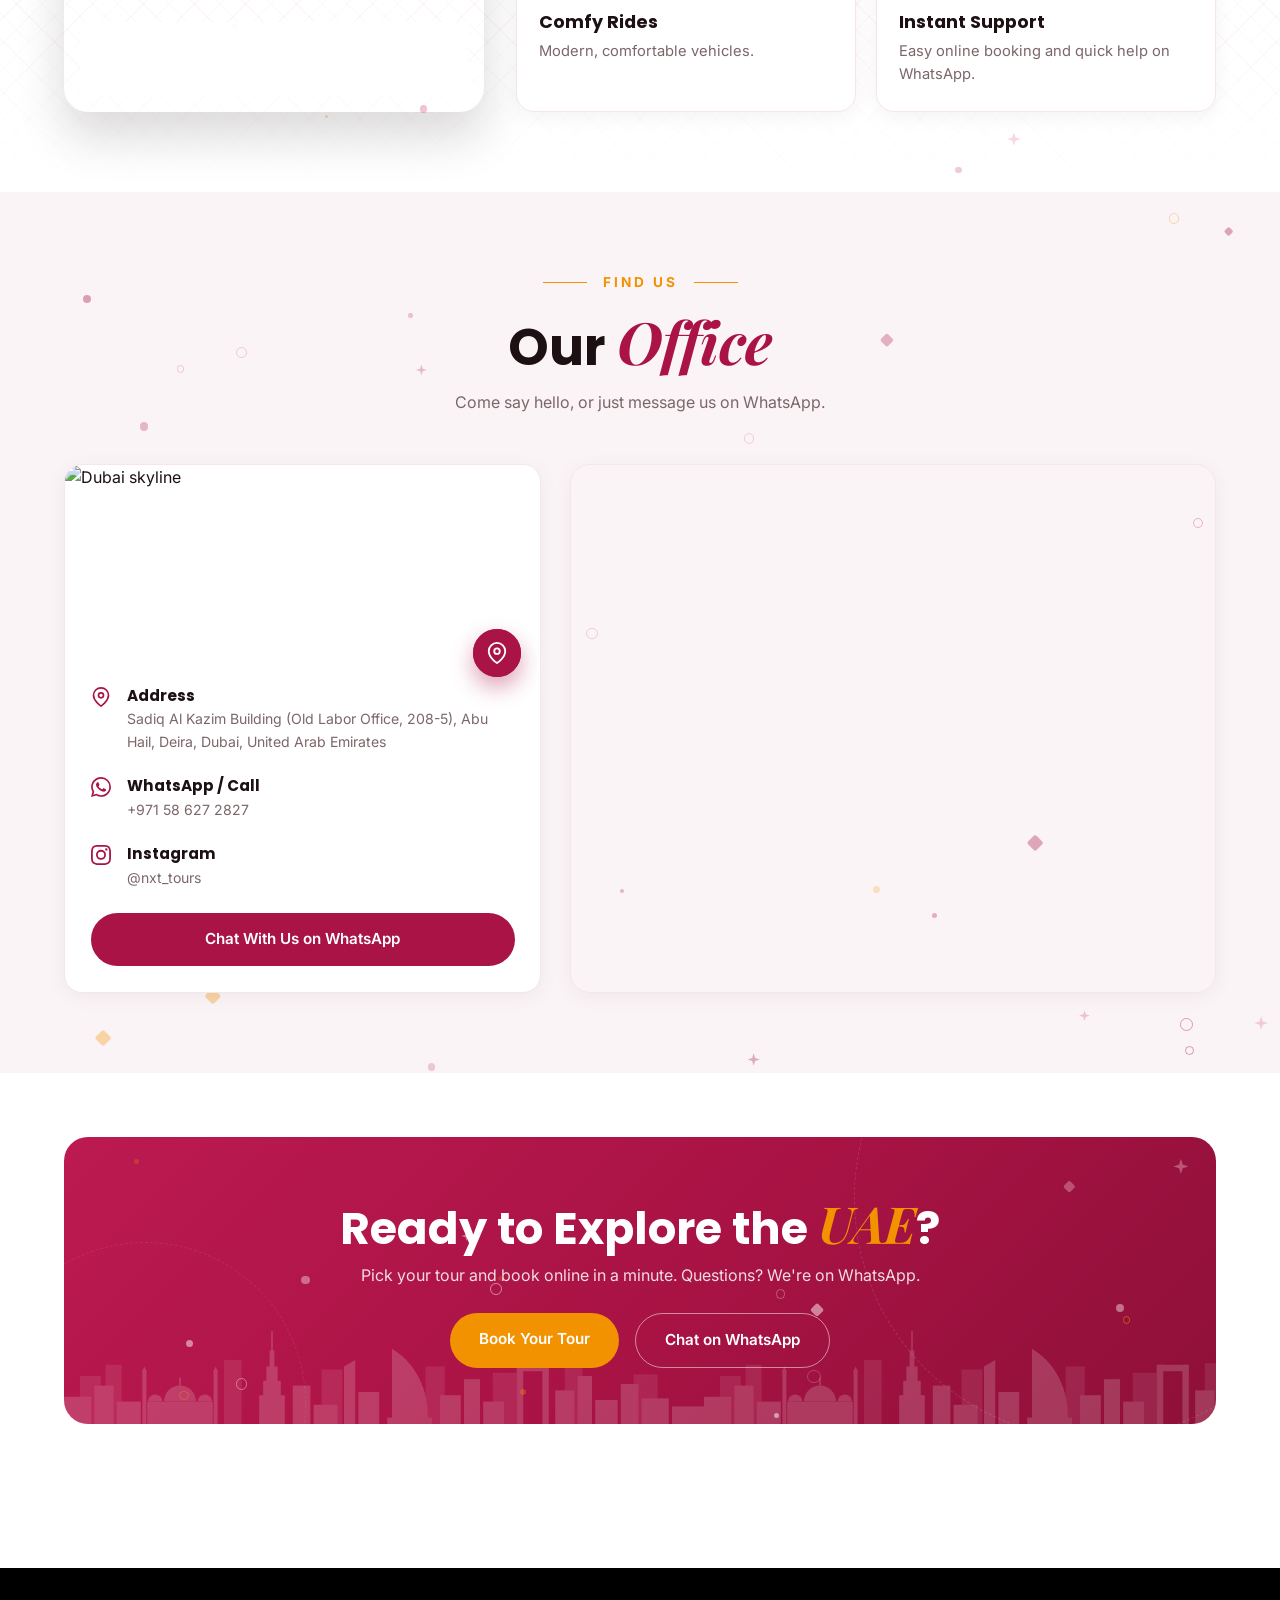
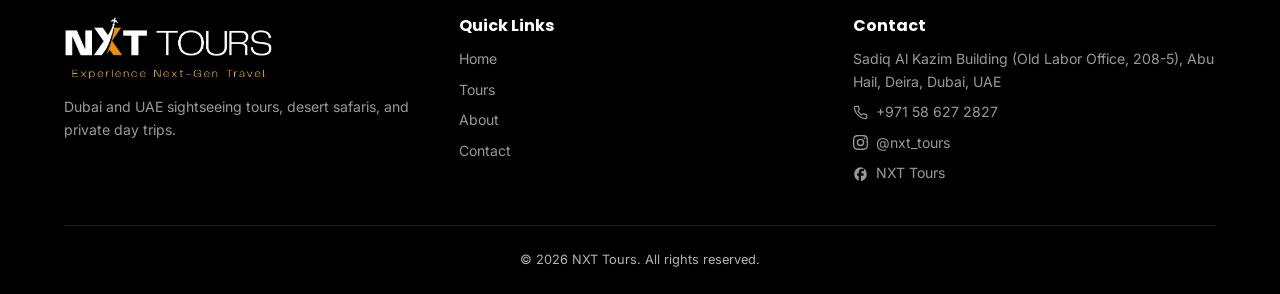
==== commit e1ec6613: "Booking wording across the site: book online, pay cash on pickup, we confirm on WhatsApp (all 5 lang" ====
--- a/about.html
+++ b/about.html
@@ -24,7 +24,7 @@
 
   <link rel="icon" type="image/png" href="images/favicon.png" />
 
-  <link rel="stylesheet" href="css/style.css?v=20261005v" />
+  <link rel="stylesheet" href="css/style.css?v=20261005w" />
 </head>
 <body>
 
@@ -41,7 +41,7 @@
         <li><a href="tours.html" data-i18n="nav.tours">Tours</a></li>
         <li><a href="about.html" class="active" data-i18n="nav.about">About</a></li>
         <li><a href="contact.html" data-i18n="nav.contact">Contact</a></li>
-        <li><a href="https://wa.me/971586272827" class="nav-cta" target="_blank" rel="noopener" data-i18n="nav.book">Book on WhatsApp</a></li>
+        <li><a href="tours.html" class="nav-cta" data-i18n="nav.book">Book Now</a></li>
       </ul>
       <!-- Language switcher: js/i18n.js fills the menu and swaps every [data-i18n] element's text -->
       <div class="lang-widget" data-lang-widget>
@@ -147,7 +147,7 @@
         <ul class="story-points">
           <li><span aria-hidden="true"><svg class="icon-globe" viewBox="0 0 24 24" fill="none" stroke="currentColor" stroke-width="2" stroke-linecap="round" stroke-linejoin="round" aria-hidden="true"><circle cx="12" cy="12" r="10"/><line x1="2" y1="12" x2="22" y2="12"/><path d="M12 2a15.3 15.3 0 0 1 4 10 15.3 15.3 0 0 1-4 10 15.3 15.3 0 0 1-4-10 15.3 15.3 0 0 1 4-10z"/></svg></span> Shared &amp; private tours</li>
           <li><span aria-hidden="true"><svg class="icon-van" viewBox="0 0 24 24" fill="none" stroke="currentColor" stroke-width="2" stroke-linecap="round" stroke-linejoin="round" aria-hidden="true"><g transform="translate(0 -0.5)"><path d="M3 17V7a1 1 0 0 1 1-1h10.5L21 12.5V17"/><path d="M14.5 6v6.5H21"/><path d="M3 17h1.5M8.5 17h6M18.5 17H21"/><circle cx="6.5" cy="17" r="2"/><circle cx="16.5" cy="17" r="2"/></g></svg></span> Free pickup anywhere in Dubai</li>
-          <li><span aria-hidden="true"><svg class="icon-wa" viewBox="0 0 24 24" fill="currentColor" aria-hidden="true"><path d="M17.472 14.382c-.297-.149-1.758-.867-2.03-.967-.273-.099-.471-.148-.67.15-.197.297-.767.966-.94 1.164-.173.199-.347.223-.644.075-.297-.15-1.255-.463-2.39-1.475-.883-.788-1.48-1.761-1.653-2.059-.173-.297-.018-.458.13-.606.134-.133.298-.347.446-.52.149-.174.198-.298.298-.497.099-.198.05-.371-.025-.52-.075-.149-.669-1.612-.916-2.207-.242-.579-.487-.5-.669-.51-.173-.008-.372-.01-.571-.01-.198 0-.52.074-.792.372-.272.297-1.04 1.016-1.04 2.479 0 1.462 1.065 2.875 1.213 3.074.149.198 2.096 3.2 5.077 4.487.709.306 1.262.489 1.694.625.712.227 1.36.195 1.871.118.571-.085 1.758-.719 2.006-1.413.248-.694.248-1.289.173-1.413-.074-.124-.272-.198-.57-.347m-5.421 7.403h-.004a9.87 9.87 0 01-5.031-1.378l-.361-.214-3.741.982.998-3.648-.235-.374a9.86 9.86 0 01-1.51-5.26c.001-5.45 4.436-9.884 9.888-9.884 2.64 0 5.122 1.03 6.988 2.898a9.825 9.825 0 012.893 6.994c-.003 5.45-4.437 9.884-9.885 9.884m8.413-18.297A11.815 11.815 0 0012.05 0C5.495 0 .16 5.335.157 11.892c0 2.096.547 4.142 1.588 5.945L.057 24l6.305-1.654a11.882 11.882 0 005.683 1.448h.005c6.554 0 11.89-5.335 11.893-11.893a11.821 11.821 0 00-3.48-8.413"/></svg></span> Book on WhatsApp in a minute</li>
+          <li><span aria-hidden="true"><svg class="icon-wa" viewBox="0 0 24 24" fill="currentColor" aria-hidden="true"><path d="M17.472 14.382c-.297-.149-1.758-.867-2.03-.967-.273-.099-.471-.148-.67.15-.197.297-.767.966-.94 1.164-.173.199-.347.223-.644.075-.297-.15-1.255-.463-2.39-1.475-.883-.788-1.48-1.761-1.653-2.059-.173-.297-.018-.458.13-.606.134-.133.298-.347.446-.52.149-.174.198-.298.298-.497.099-.198.05-.371-.025-.52-.075-.149-.669-1.612-.916-2.207-.242-.579-.487-.5-.669-.51-.173-.008-.372-.01-.571-.01-.198 0-.52.074-.792.372-.272.297-1.04 1.016-1.04 2.479 0 1.462 1.065 2.875 1.213 3.074.149.198 2.096 3.2 5.077 4.487.709.306 1.262.489 1.694.625.712.227 1.36.195 1.871.118.571-.085 1.758-.719 2.006-1.413.248-.694.248-1.289.173-1.413-.074-.124-.272-.198-.57-.347m-5.421 7.403h-.004a9.87 9.87 0 01-5.031-1.378l-.361-.214-3.741.982.998-3.648-.235-.374a9.86 9.86 0 01-1.51-5.26c.001-5.45 4.436-9.884 9.888-9.884 2.64 0 5.122 1.03 6.988 2.898a9.825 9.825 0 012.893 6.994c-.003 5.45-4.437 9.884-9.885 9.884m8.413-18.297A11.815 11.815 0 0012.05 0C5.495 0 .16 5.335.157 11.892c0 2.096.547 4.142 1.588 5.945L.057 24l6.305-1.654a11.882 11.882 0 005.683 1.448h.005c6.554 0 11.89-5.335 11.893-11.893a11.821 11.821 0 00-3.48-8.413"/></svg></span> Book online in a minute, pay cash on pickup</li>
         </ul>
 
         <a href="tours.html" class="btn btn-solid">See Our Tours</a>
@@ -275,7 +275,7 @@
           <span class="why-number" aria-hidden="true">06</span>
           <div class="why-icon" aria-hidden="true"><svg class="icon-wa" viewBox="0 0 24 24" fill="currentColor" aria-hidden="true"><path d="M17.472 14.382c-.297-.149-1.758-.867-2.03-.967-.273-.099-.471-.148-.67.15-.197.297-.767.966-.94 1.164-.173.199-.347.223-.644.075-.297-.15-1.255-.463-2.39-1.475-.883-.788-1.48-1.761-1.653-2.059-.173-.297-.018-.458.13-.606.134-.133.298-.347.446-.52.149-.174.198-.298.298-.497.099-.198.05-.371-.025-.52-.075-.149-.669-1.612-.916-2.207-.242-.579-.487-.5-.669-.51-.173-.008-.372-.01-.571-.01-.198 0-.52.074-.792.372-.272.297-1.04 1.016-1.04 2.479 0 1.462 1.065 2.875 1.213 3.074.149.198 2.096 3.2 5.077 4.487.709.306 1.262.489 1.694.625.712.227 1.36.195 1.871.118.571-.085 1.758-.719 2.006-1.413.248-.694.248-1.289.173-1.413-.074-.124-.272-.198-.57-.347m-5.421 7.403h-.004a9.87 9.87 0 01-5.031-1.378l-.361-.214-3.741.982.998-3.648-.235-.374a9.86 9.86 0 01-1.51-5.26c.001-5.45 4.436-9.884 9.888-9.884 2.64 0 5.122 1.03 6.988 2.898a9.825 9.825 0 012.893 6.994c-.003 5.45-4.437 9.884-9.885 9.884m8.413-18.297A11.815 11.815 0 0012.05 0C5.495 0 .16 5.335.157 11.892c0 2.096.547 4.142 1.588 5.945L.057 24l6.305-1.654a11.882 11.882 0 005.683 1.448h.005c6.554 0 11.89-5.335 11.893-11.893a11.821 11.821 0 00-3.48-8.413"/></svg></div>
           <h3>Instant Support</h3>
-          <p>Easy WhatsApp booking and instant support.</p>
+          <p>Easy online booking and quick help on WhatsApp.</p>
         </div>
       </div>
     </div>
@@ -340,8 +340,11 @@
       <div class="ring-decor"></div>
       <div class="particles" data-particles="18" data-particles-theme="light" data-particles-style="rich" aria-hidden="true"></div>
       <h2>Ready to Explore the <span class="accent-word">UAE</span>?</h2>
-      <p>Chat with us on WhatsApp and let's plan your trip.</p>
-      <a href="https://wa.me/971586272827" class="btn btn-accent" target="_blank" rel="noopener">Chat With Us on WhatsApp</a>
+      <p>Pick your tour and book online in a minute. Questions? We're on WhatsApp.</p>
+      <div class="hero-actions">
+        <a href="tours.html" class="btn btn-accent">Book Your Tour</a>
+        <a href="https://wa.me/971586272827" class="btn btn-outline" target="_blank" rel="noopener">Chat on WhatsApp</a>
+      </div>
     </div>
   </section>
 
@@ -378,8 +381,8 @@
 
   <a href="https://wa.me/971586272827" class="whatsapp-float" target="_blank" rel="noopener" aria-label="Chat on WhatsApp"><svg class="icon-wa" viewBox="0 0 24 24" fill="currentColor" aria-hidden="true"><path d="M17.472 14.382c-.297-.149-1.758-.867-2.03-.967-.273-.099-.471-.148-.67.15-.197.297-.767.966-.94 1.164-.173.199-.347.223-.644.075-.297-.15-1.255-.463-2.39-1.475-.883-.788-1.48-1.761-1.653-2.059-.173-.297-.018-.458.13-.606.134-.133.298-.347.446-.52.149-.174.198-.298.298-.497.099-.198.05-.371-.025-.52-.075-.149-.669-1.612-.916-2.207-.242-.579-.487-.5-.669-.51-.173-.008-.372-.01-.571-.01-.198 0-.52.074-.792.372-.272.297-1.04 1.016-1.04 2.479 0 1.462 1.065 2.875 1.213 3.074.149.198 2.096 3.2 5.077 4.487.709.306 1.262.489 1.694.625.712.227 1.36.195 1.871.118.571-.085 1.758-.719 2.006-1.413.248-.694.248-1.289.173-1.413-.074-.124-.272-.198-.57-.347m-5.421 7.403h-.004a9.87 9.87 0 01-5.031-1.378l-.361-.214-3.741.982.998-3.648-.235-.374a9.86 9.86 0 01-1.51-5.26c.001-5.45 4.436-9.884 9.888-9.884 2.64 0 5.122 1.03 6.988 2.898a9.825 9.825 0 012.893 6.994c-.003 5.45-4.437 9.884-9.885 9.884m8.413-18.297A11.815 11.815 0 0012.05 0C5.495 0 .16 5.335.157 11.892c0 2.096.547 4.142 1.588 5.945L.057 24l6.305-1.654a11.882 11.882 0 005.683 1.448h.005c6.554 0 11.89-5.335 11.893-11.893a11.821 11.821 0 00-3.48-8.413"/></svg></a>
 
-  <script src="js/i18n.js?v=20261005v"></script>
-  <script src="js/config.js?v=20261005v"></script>
-  <script src="js/script.js?v=20261005v"></script>
+  <script src="js/i18n.js?v=20261005w"></script>
+  <script src="js/config.js?v=20261005w"></script>
+  <script src="js/script.js?v=20261005w"></script>
 </body>
 </html>
--- a/css/style.css
+++ b/css/style.css
@@ -7565,7 +7565,8 @@
 /* Opening / closing slide (script.js sets the height); the arrow turns back as soon as it starts closing */
 .tl-pickup-body {
   overflow: hidden;
-  transition: height 0.5s cubic-bezier(0.2, 0.8, 0.2, 1);
+  /* opening: starts slowly and eases in and out (it felt too quick at the start) */
+  transition: height 0.75s cubic-bezier(0.45, 0, 0.25, 1);
 }
 
 .tl-pickup.is-closing summary::after {
@@ -7575,7 +7576,7 @@
 /* The rows fade and slide in one after another while it opens */
 .tl-pickup[open]:not(.is-closing) .tl-pickup-note,
 .tl-pickup[open]:not(.is-closing) tbody tr {
-  animation: pickup-row-in 0.45s cubic-bezier(0.2, 0.8, 0.2, 1) both;
+  animation: pickup-row-in 0.6s cubic-bezier(0.2, 0.8, 0.2, 1) both;
 }
 
 .tl-pickup[open]:not(.is-closing) tbody tr:nth-child(n + 2) { animation-delay: 0.04s; }
@@ -7705,6 +7706,19 @@
   display: block;
   width: 100%;
   text-align: center;
+  margin-top: 0.4rem;
+}
+
+/* "Pay cash on pickup" under the Book Now button */
+.tour-pay {
+  margin-top: 0.7rem;
+  font-size: 0.82rem;
+  font-weight: 600;
+  color: var(--accent-text);
+  text-align: center;
+}
+
+.tour-pay + .tour-ask {
   margin-top: 0.4rem;
 }
 
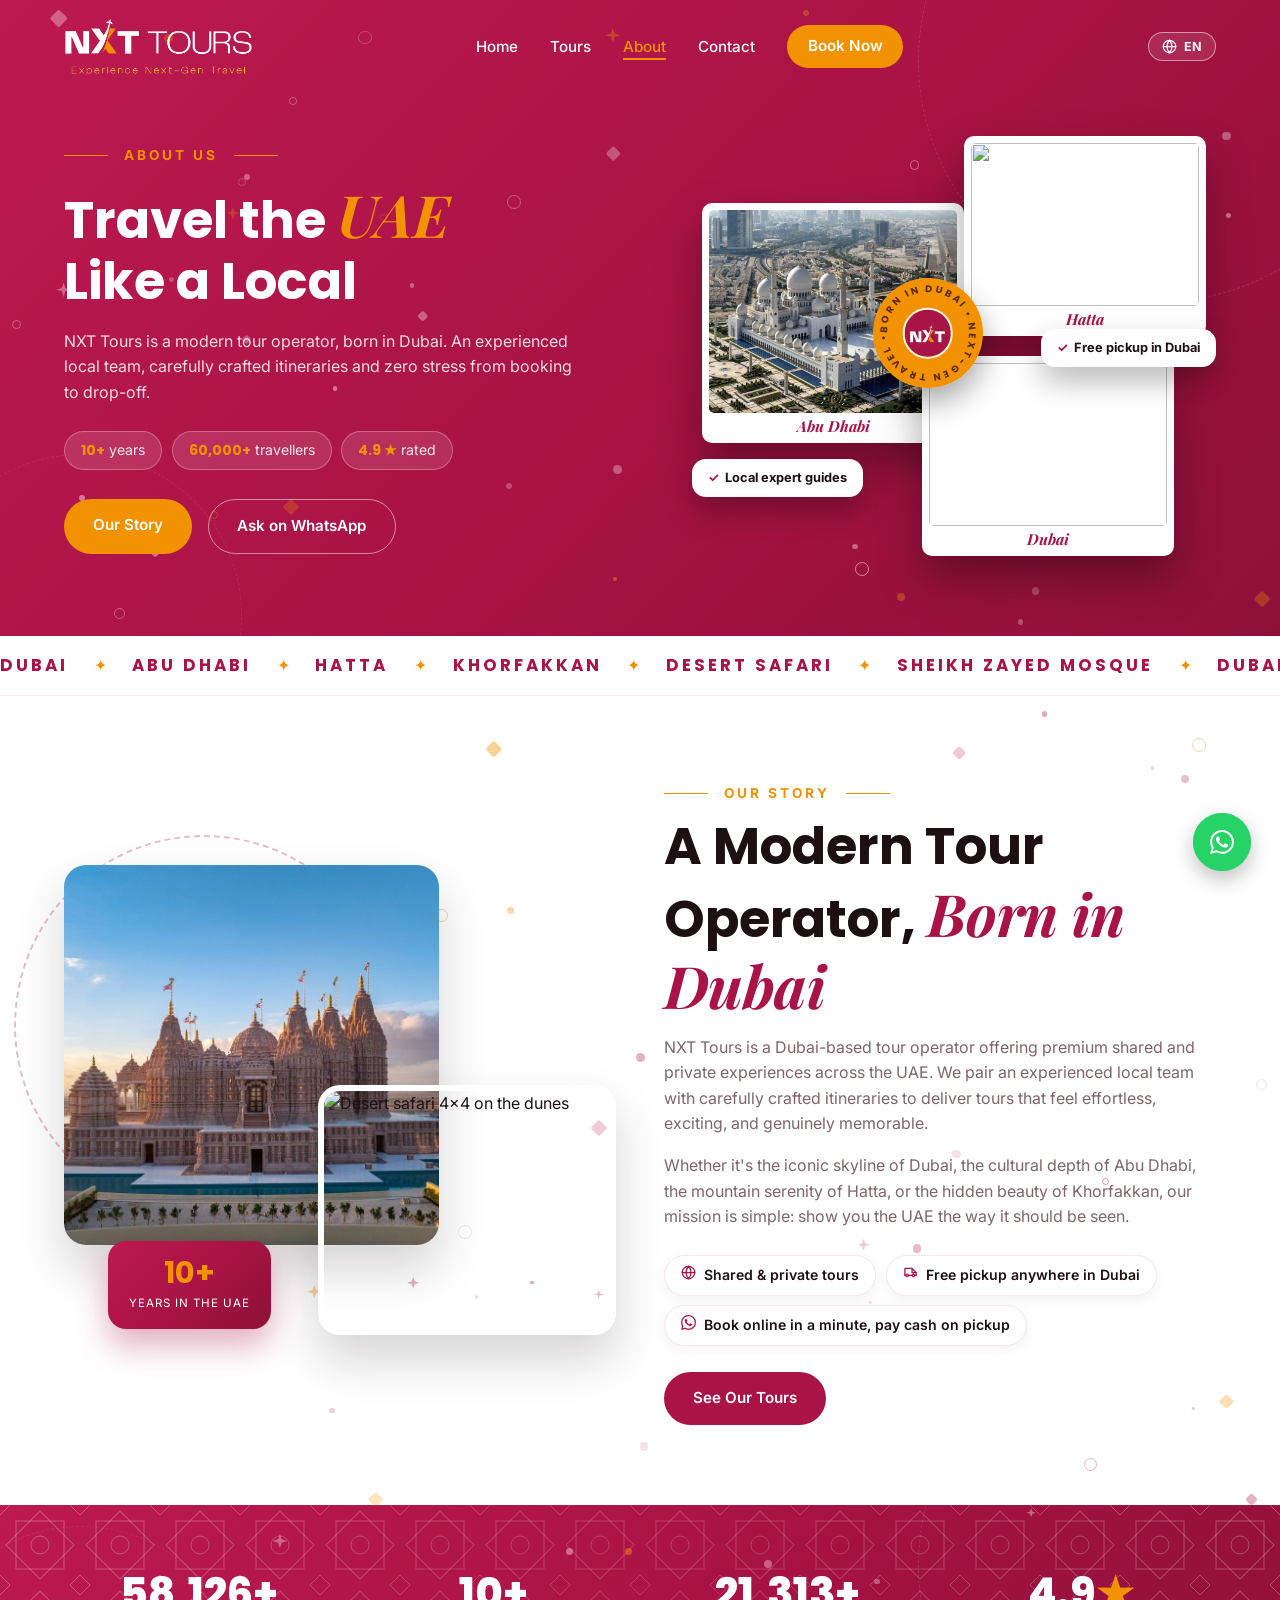
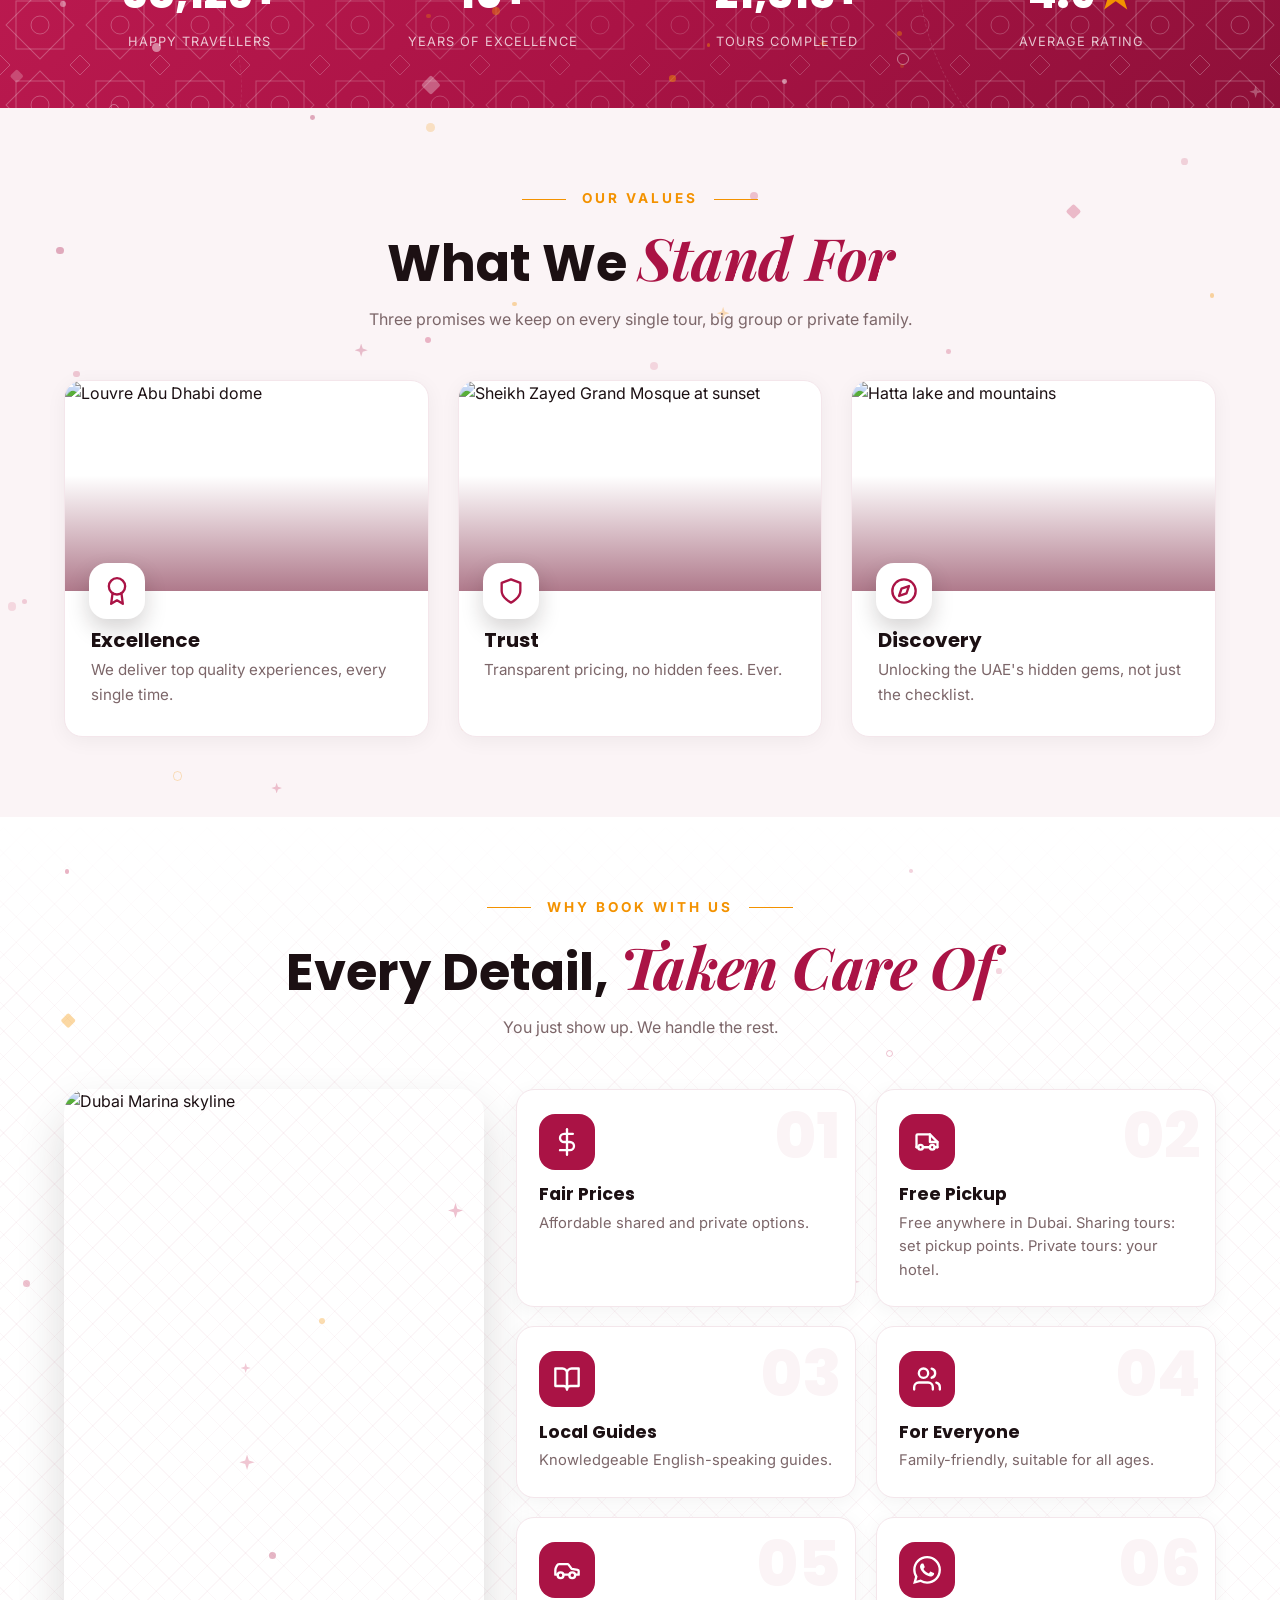
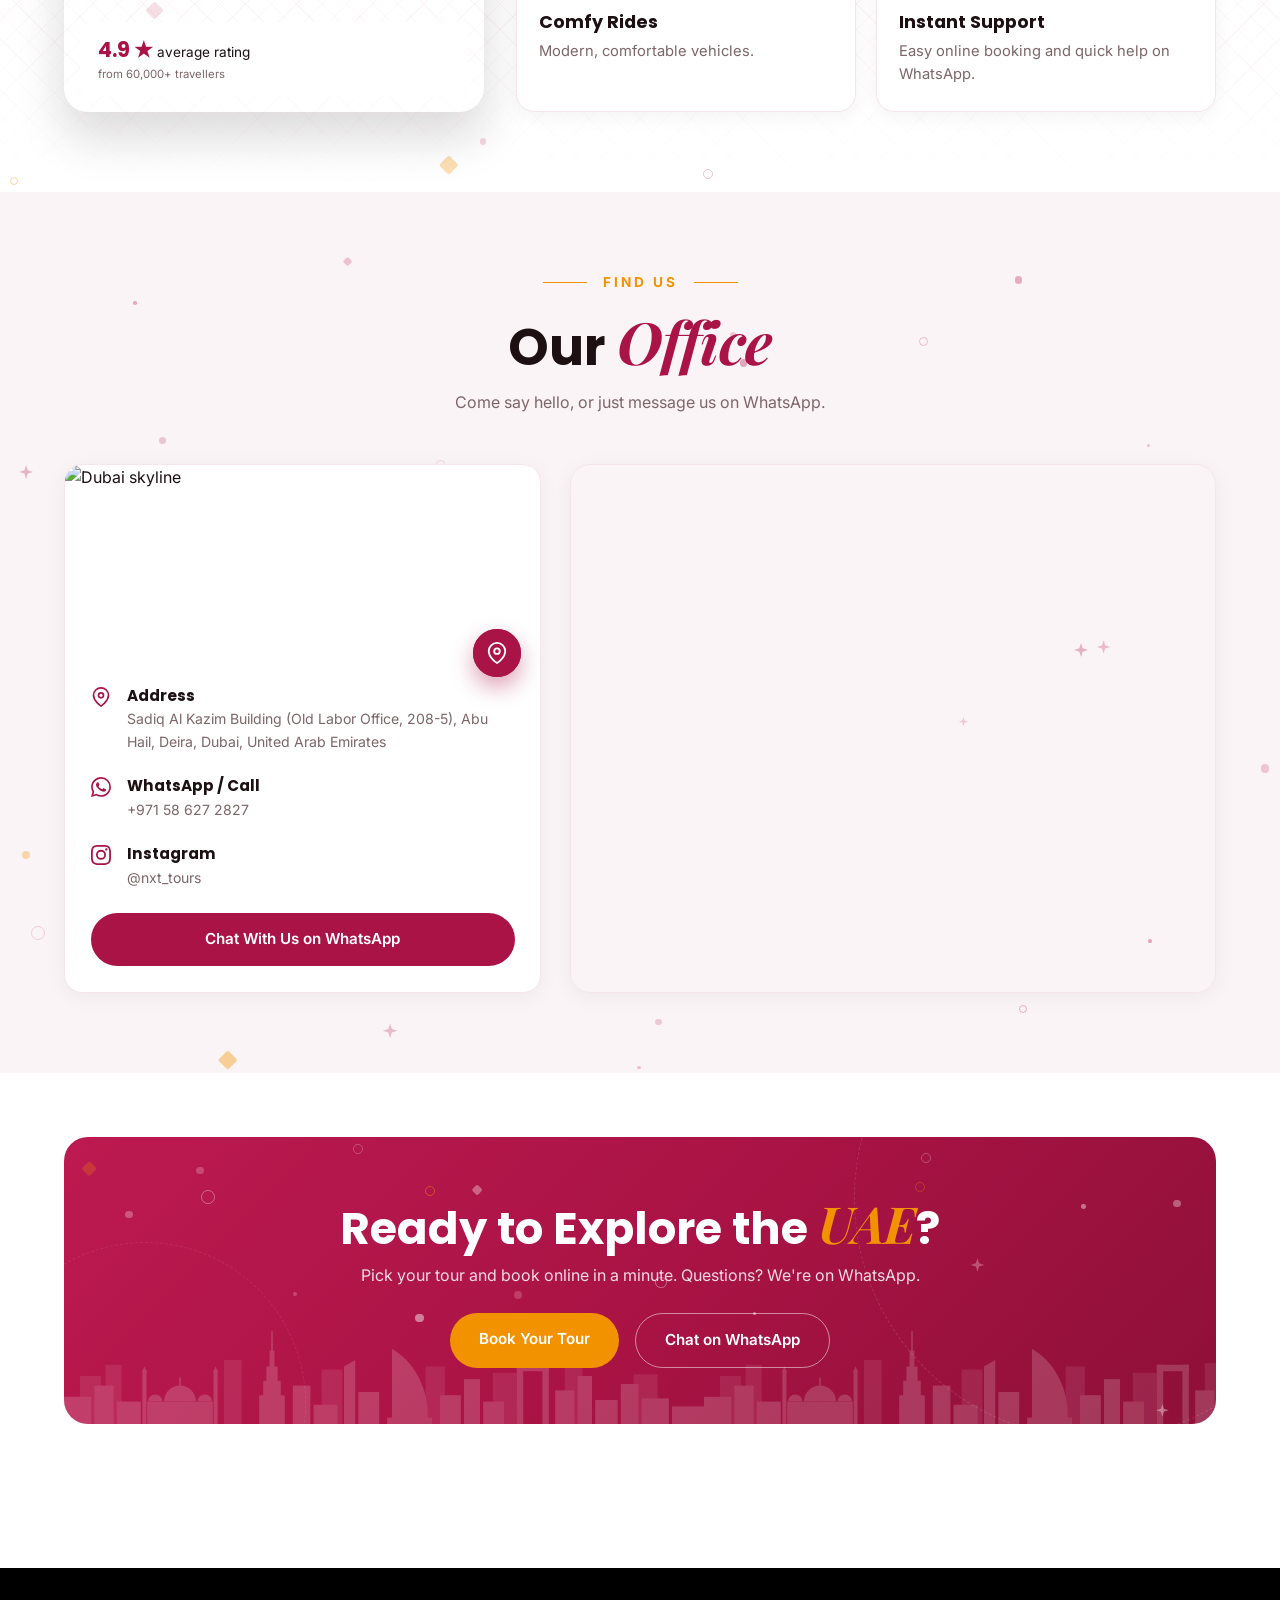
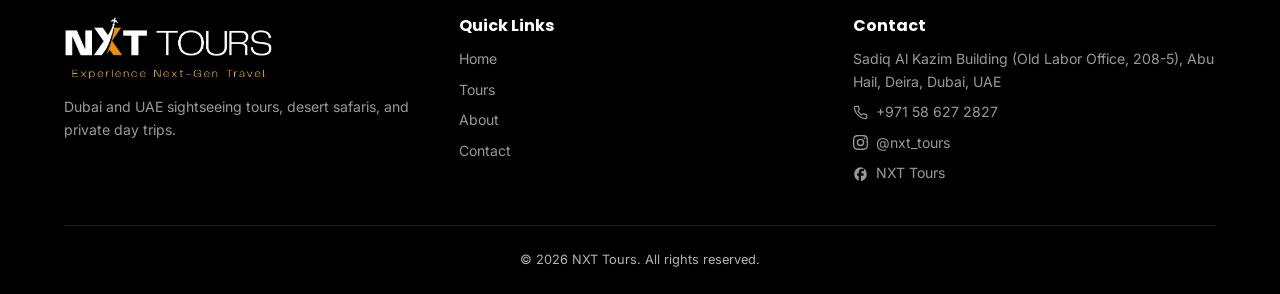
==== commit 4d9e54a1: "Share previews, canonical links, sitemap and robots use nxttours.com Co-Authored-By: Claude Opus 5.5" ====
--- a/about.html
+++ b/about.html
@@ -5,14 +5,14 @@
   <meta name="viewport" content="width=device-width, initial-scale=1.0" />
   <title>About NXT Tours | UAE Tour Operator, Dubai</title>
   <meta name="description" content="NXT Tours is a Dubai-based tour operator offering premium shared and private UAE experiences. Learn our story, values, and why 60,000+ travellers trust us." />
-  <!-- Share preview (WhatsApp, Facebook, X) + Google. Change the address to nxttours.com when the site moves. -->
-  <link rel="canonical" href="https://abdulraheem02312.github.io/nxt-tours/about.html" />
+  <!-- Share preview (WhatsApp, Facebook, X) + Google. Address = the live site, nxttours.com. -->
+  <link rel="canonical" href="https://nxttours.com/about.html" />
   <meta property="og:type" content="website" />
   <meta property="og:site_name" content="NXT Tours" />
   <meta property="og:title" content="About NXT Tours | UAE Tour Operator, Dubai" />
   <meta property="og:description" content="NXT Tours is a Dubai-based tour operator offering premium shared and private UAE experiences. Learn our story, values, and why 60,000+ travellers trust us." />
-  <meta property="og:url" content="https://abdulraheem02312.github.io/nxt-tours/about.html" />
-  <meta property="og:image" content="https://abdulraheem02312.github.io/nxt-tours/images/og-image.jpg" />
+  <meta property="og:url" content="https://nxttours.com/about.html" />
+  <meta property="og:image" content="https://nxttours.com/images/og-image.jpg" />
   <meta property="og:image:width" content="1200" />
   <meta property="og:image:height" content="630" />
   <meta property="og:image:alt" content="NXT Tours: UAE day tours from Dubai with free pickup" />
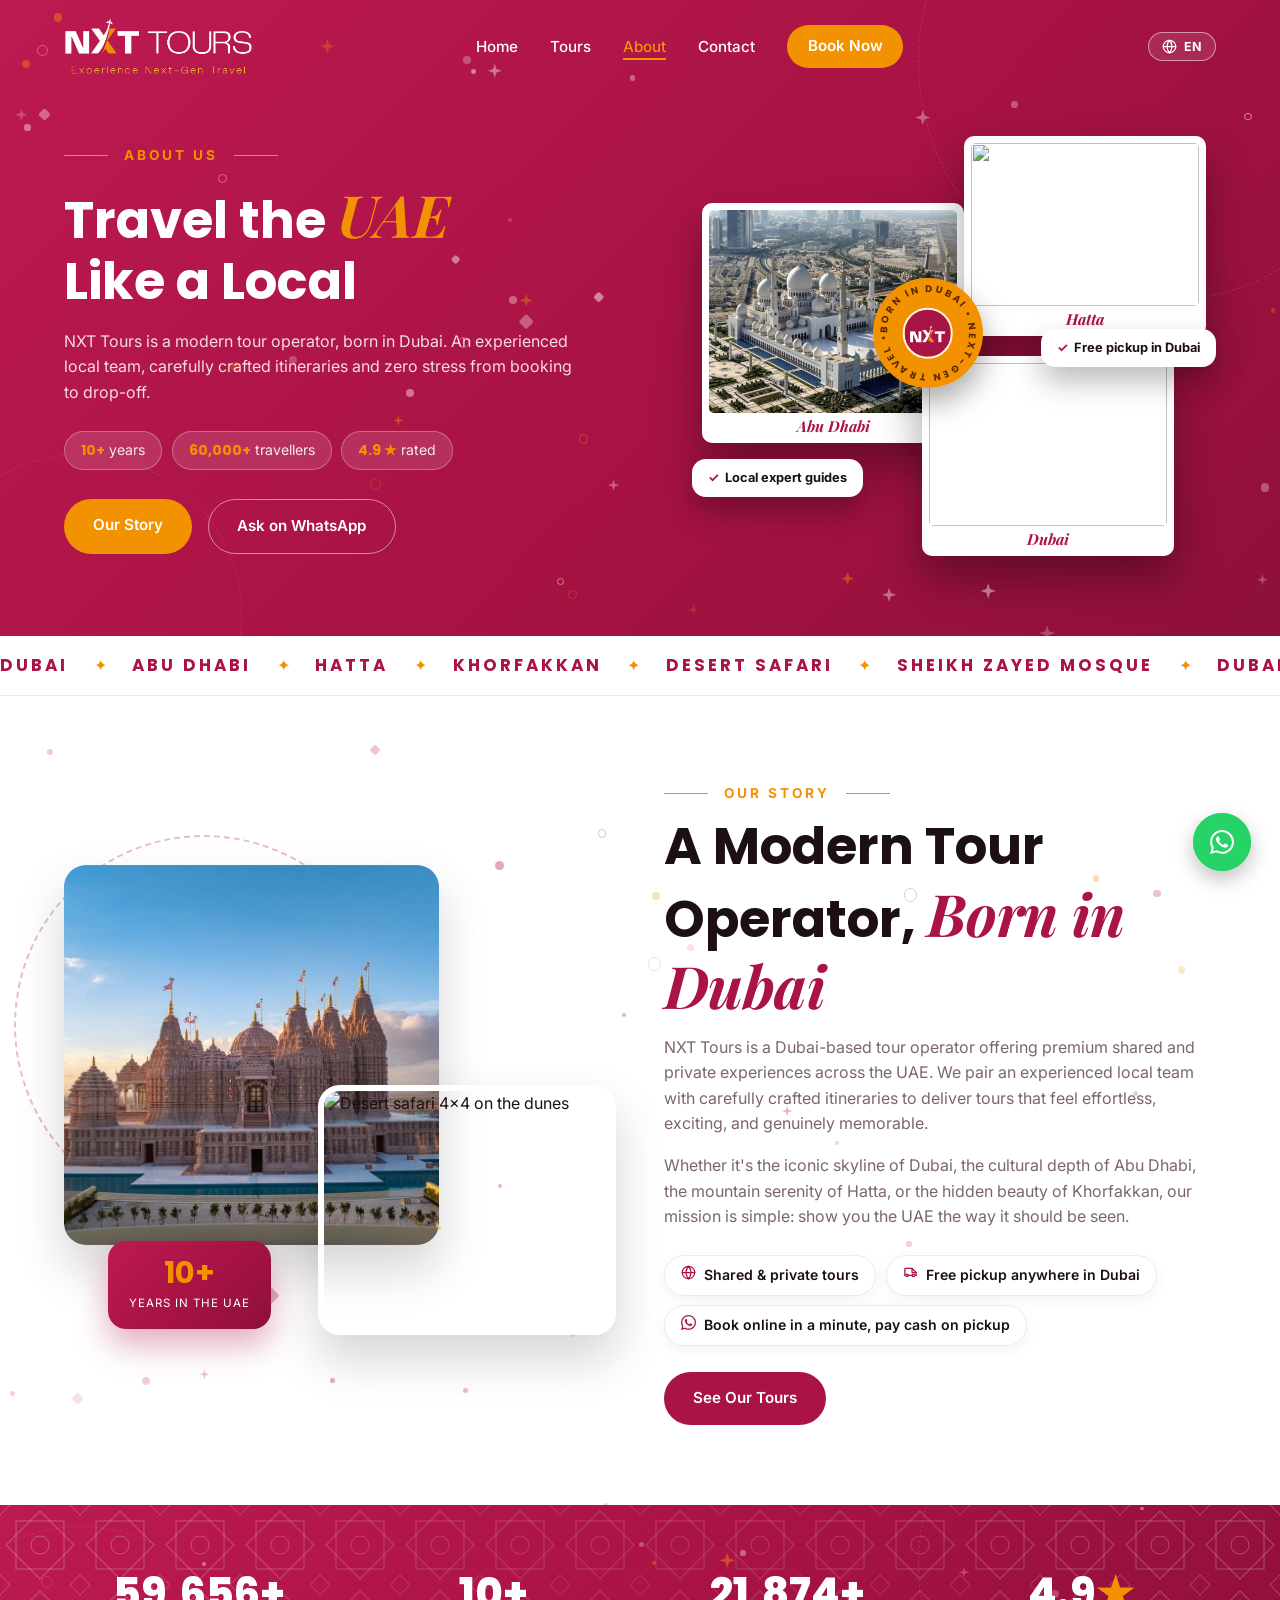
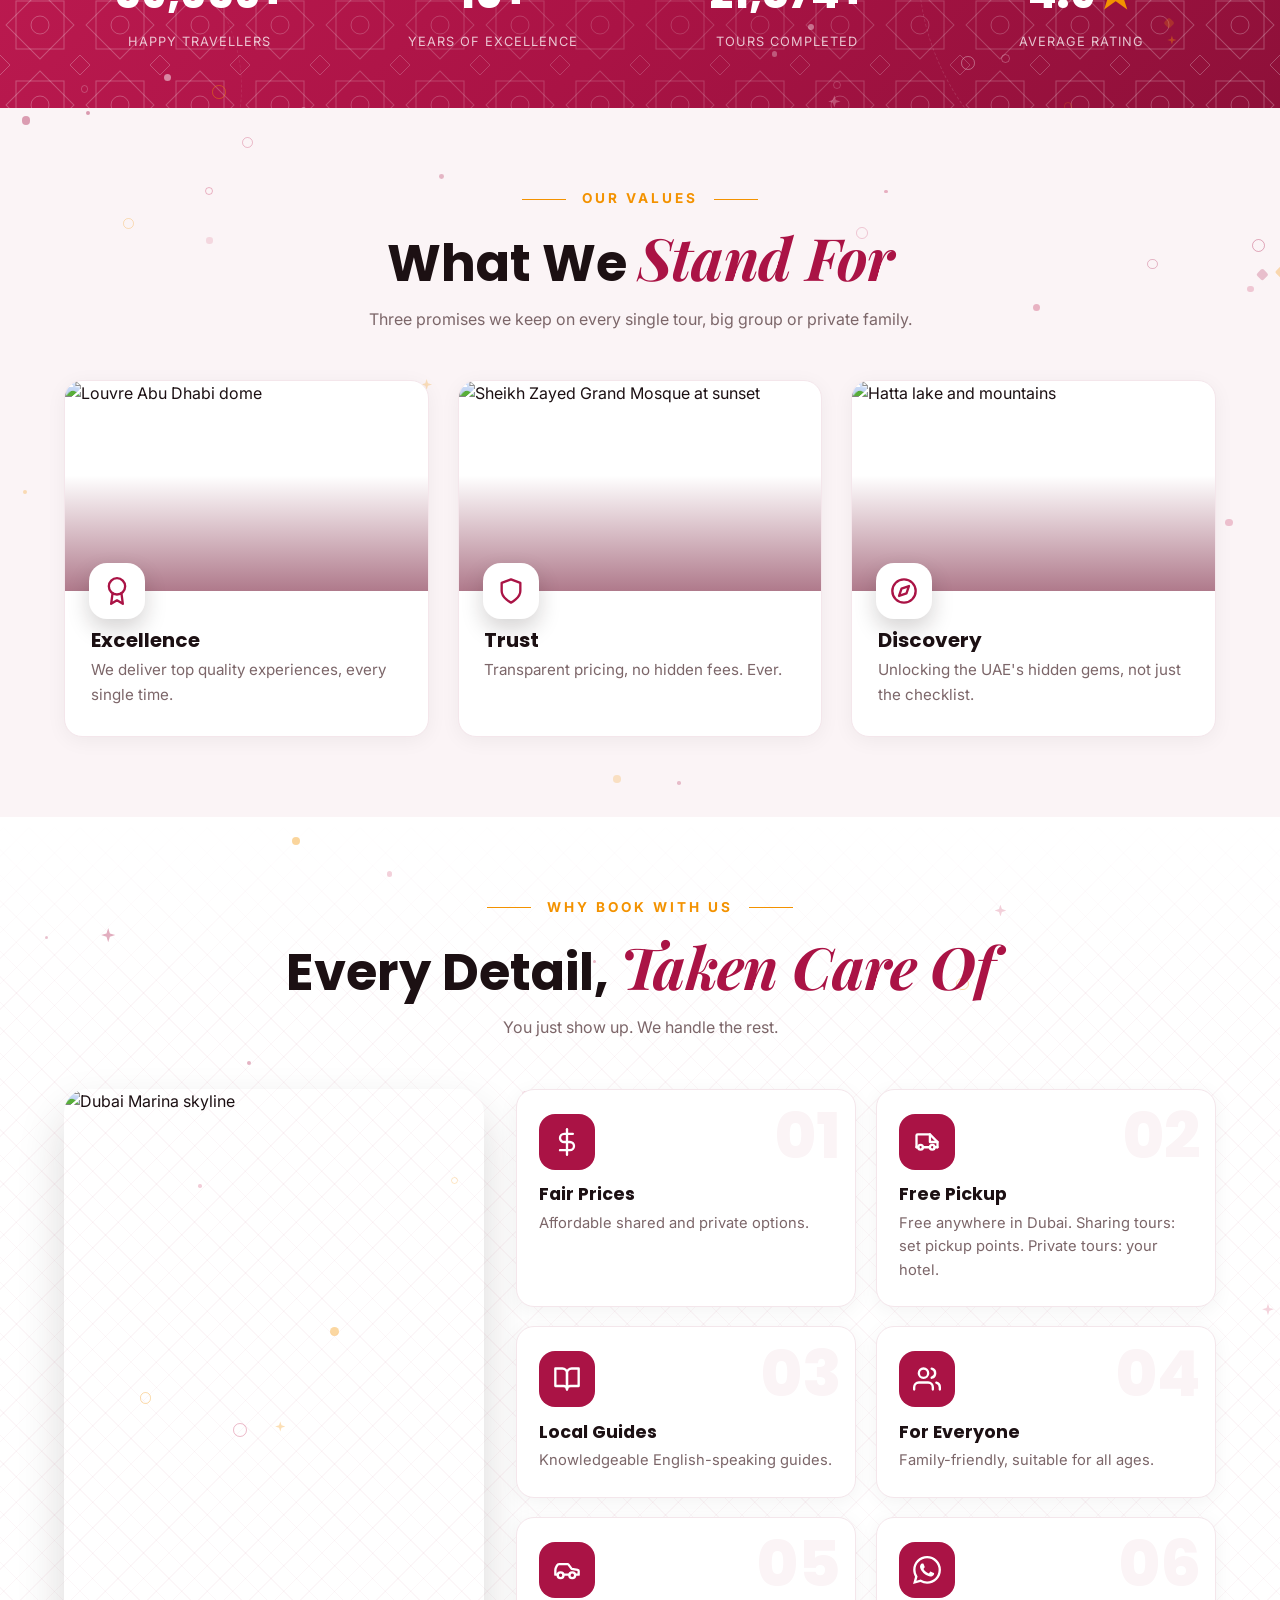
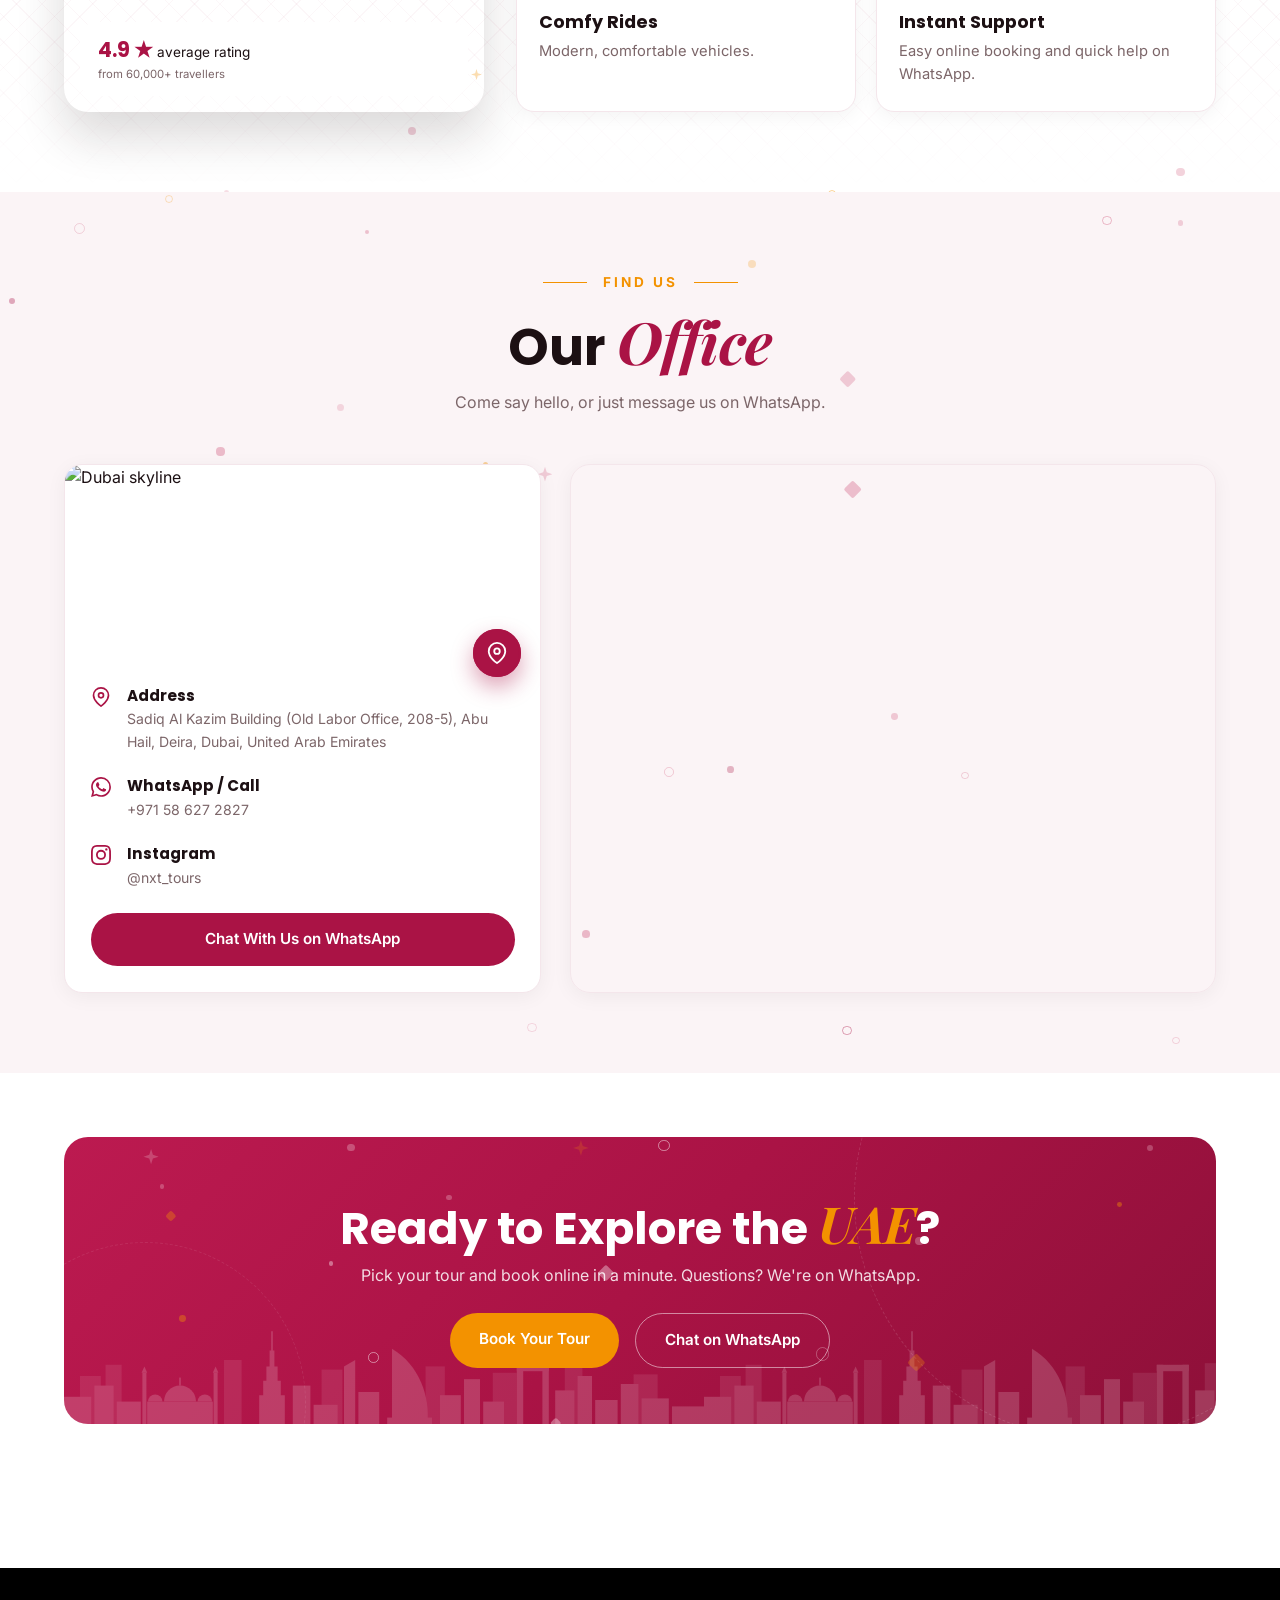
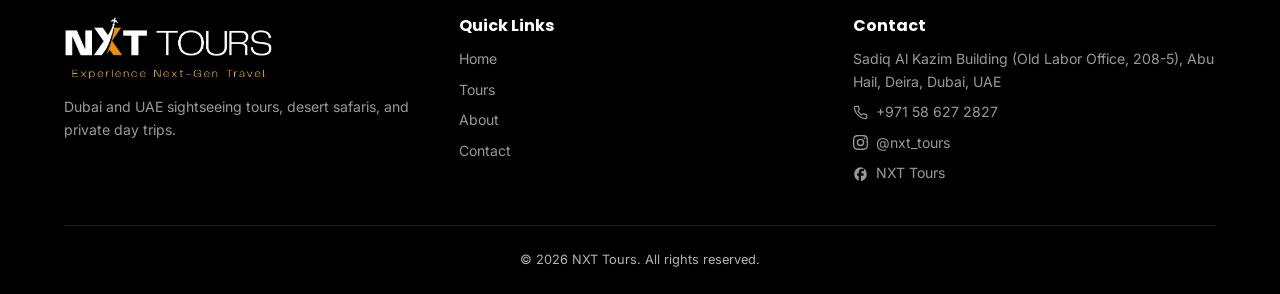
==== commit 2a83c37a: "Live on nxttours.com: send http visitors to https, email logo from nxttours.com Co-Authored-By: Clau" ====
--- a/about.html
+++ b/about.html
@@ -24,7 +24,7 @@
 
   <link rel="icon" type="image/png" href="images/favicon.png" />
 
-  <link rel="stylesheet" href="css/style.css?v=20261005w" />
+  <link rel="stylesheet" href="css/style.css?v=20261005x" />
 </head>
 <body>
 
@@ -381,8 +381,8 @@
 
   <a href="https://wa.me/971586272827" class="whatsapp-float" target="_blank" rel="noopener" aria-label="Chat on WhatsApp"><svg class="icon-wa" viewBox="0 0 24 24" fill="currentColor" aria-hidden="true"><path d="M17.472 14.382c-.297-.149-1.758-.867-2.03-.967-.273-.099-.471-.148-.67.15-.197.297-.767.966-.94 1.164-.173.199-.347.223-.644.075-.297-.15-1.255-.463-2.39-1.475-.883-.788-1.48-1.761-1.653-2.059-.173-.297-.018-.458.13-.606.134-.133.298-.347.446-.52.149-.174.198-.298.298-.497.099-.198.05-.371-.025-.52-.075-.149-.669-1.612-.916-2.207-.242-.579-.487-.5-.669-.51-.173-.008-.372-.01-.571-.01-.198 0-.52.074-.792.372-.272.297-1.04 1.016-1.04 2.479 0 1.462 1.065 2.875 1.213 3.074.149.198 2.096 3.2 5.077 4.487.709.306 1.262.489 1.694.625.712.227 1.36.195 1.871.118.571-.085 1.758-.719 2.006-1.413.248-.694.248-1.289.173-1.413-.074-.124-.272-.198-.57-.347m-5.421 7.403h-.004a9.87 9.87 0 01-5.031-1.378l-.361-.214-3.741.982.998-3.648-.235-.374a9.86 9.86 0 01-1.51-5.26c.001-5.45 4.436-9.884 9.888-9.884 2.64 0 5.122 1.03 6.988 2.898a9.825 9.825 0 012.893 6.994c-.003 5.45-4.437 9.884-9.885 9.884m8.413-18.297A11.815 11.815 0 0012.05 0C5.495 0 .16 5.335.157 11.892c0 2.096.547 4.142 1.588 5.945L.057 24l6.305-1.654a11.882 11.882 0 005.683 1.448h.005c6.554 0 11.89-5.335 11.893-11.893a11.821 11.821 0 00-3.48-8.413"/></svg></a>
 
-  <script src="js/i18n.js?v=20261005w"></script>
-  <script src="js/config.js?v=20261005w"></script>
-  <script src="js/script.js?v=20261005w"></script>
+  <script src="js/i18n.js?v=20261005x"></script>
+  <script src="js/config.js?v=20261005x"></script>
+  <script src="js/script.js?v=20261005x"></script>
 </body>
 </html>
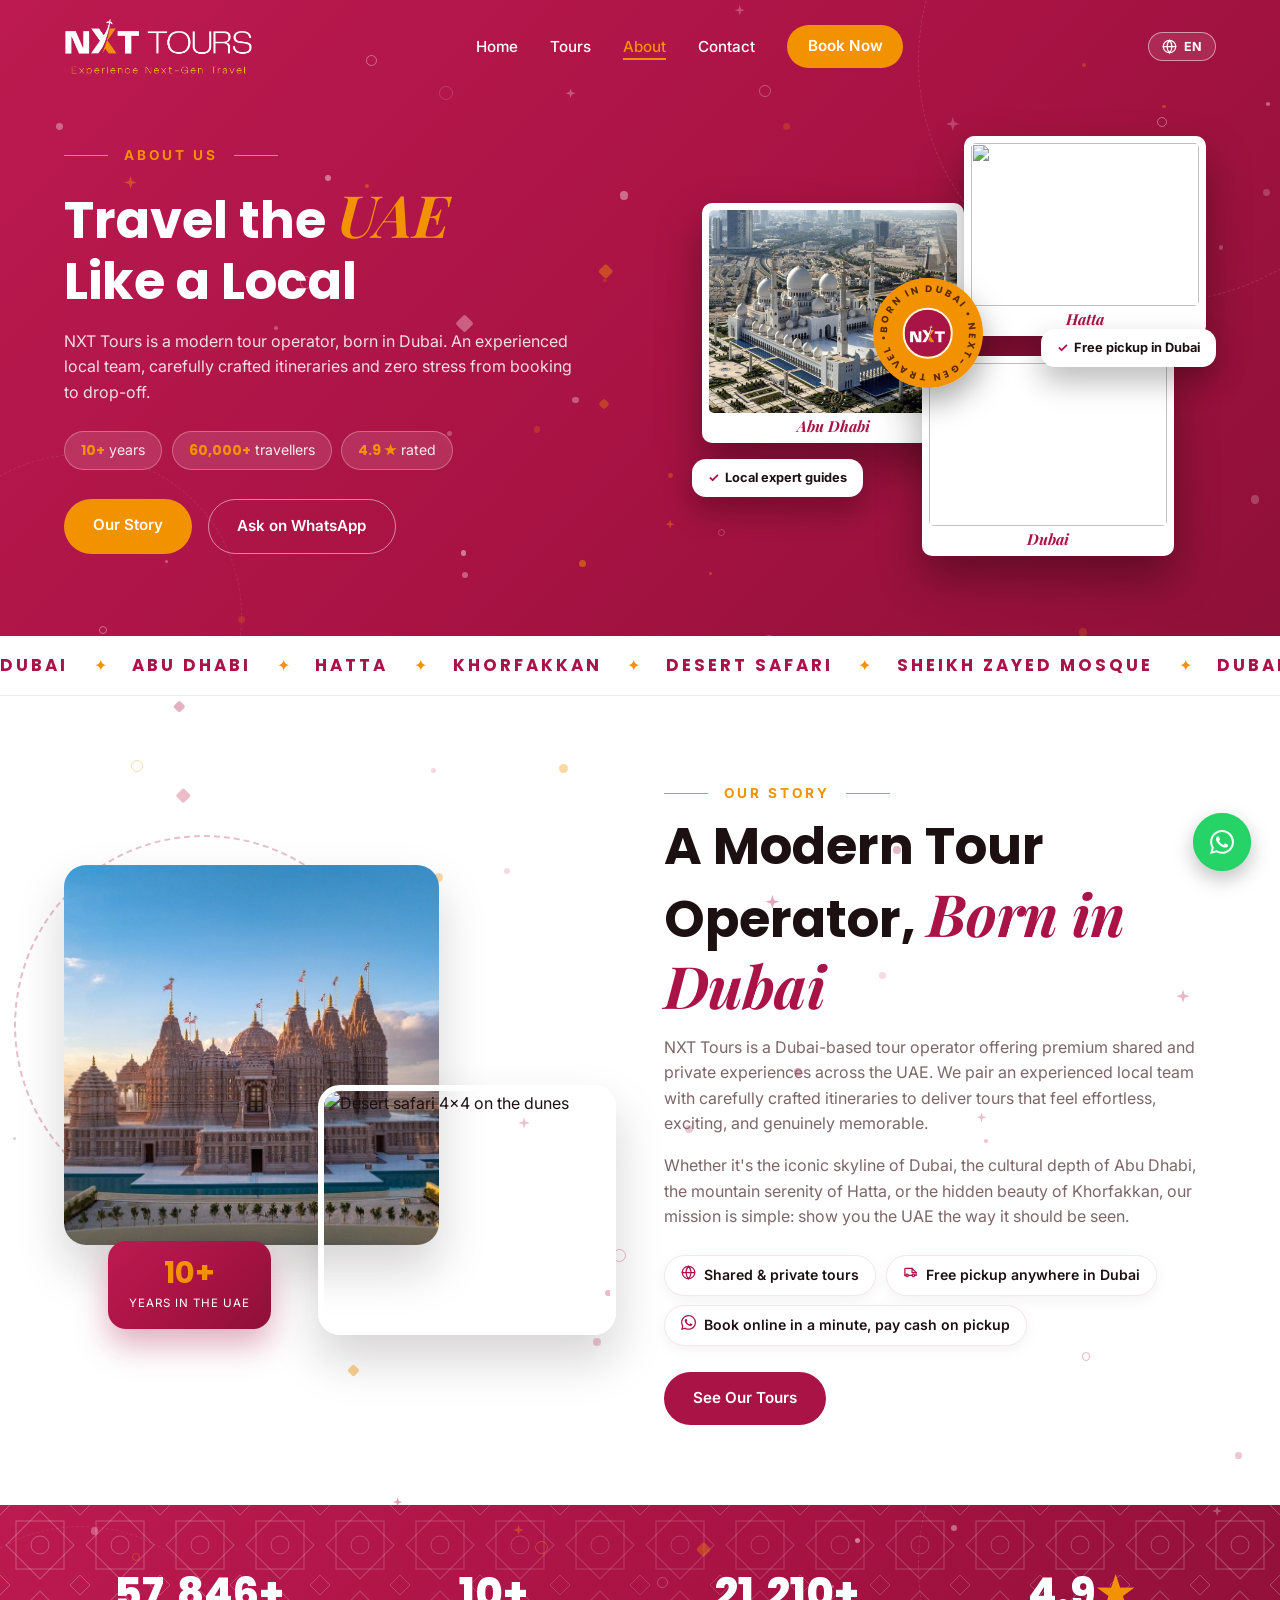
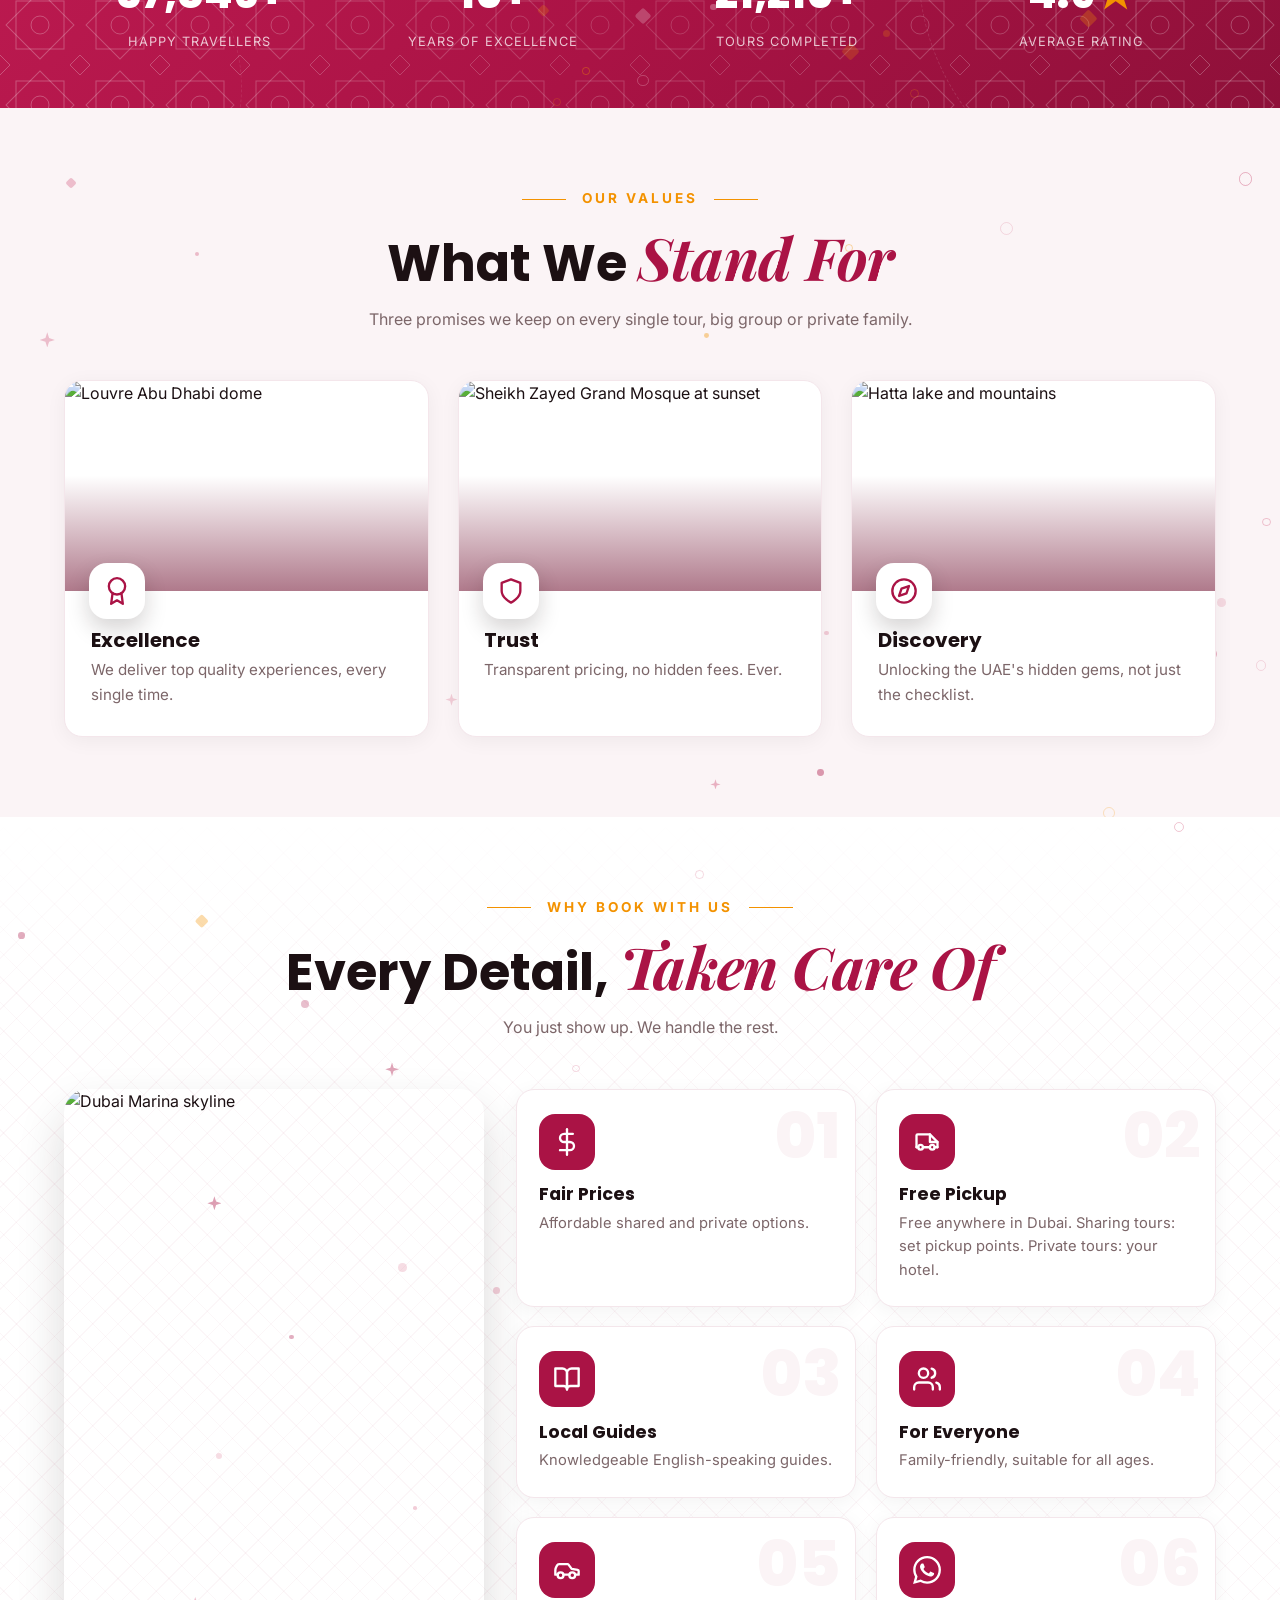
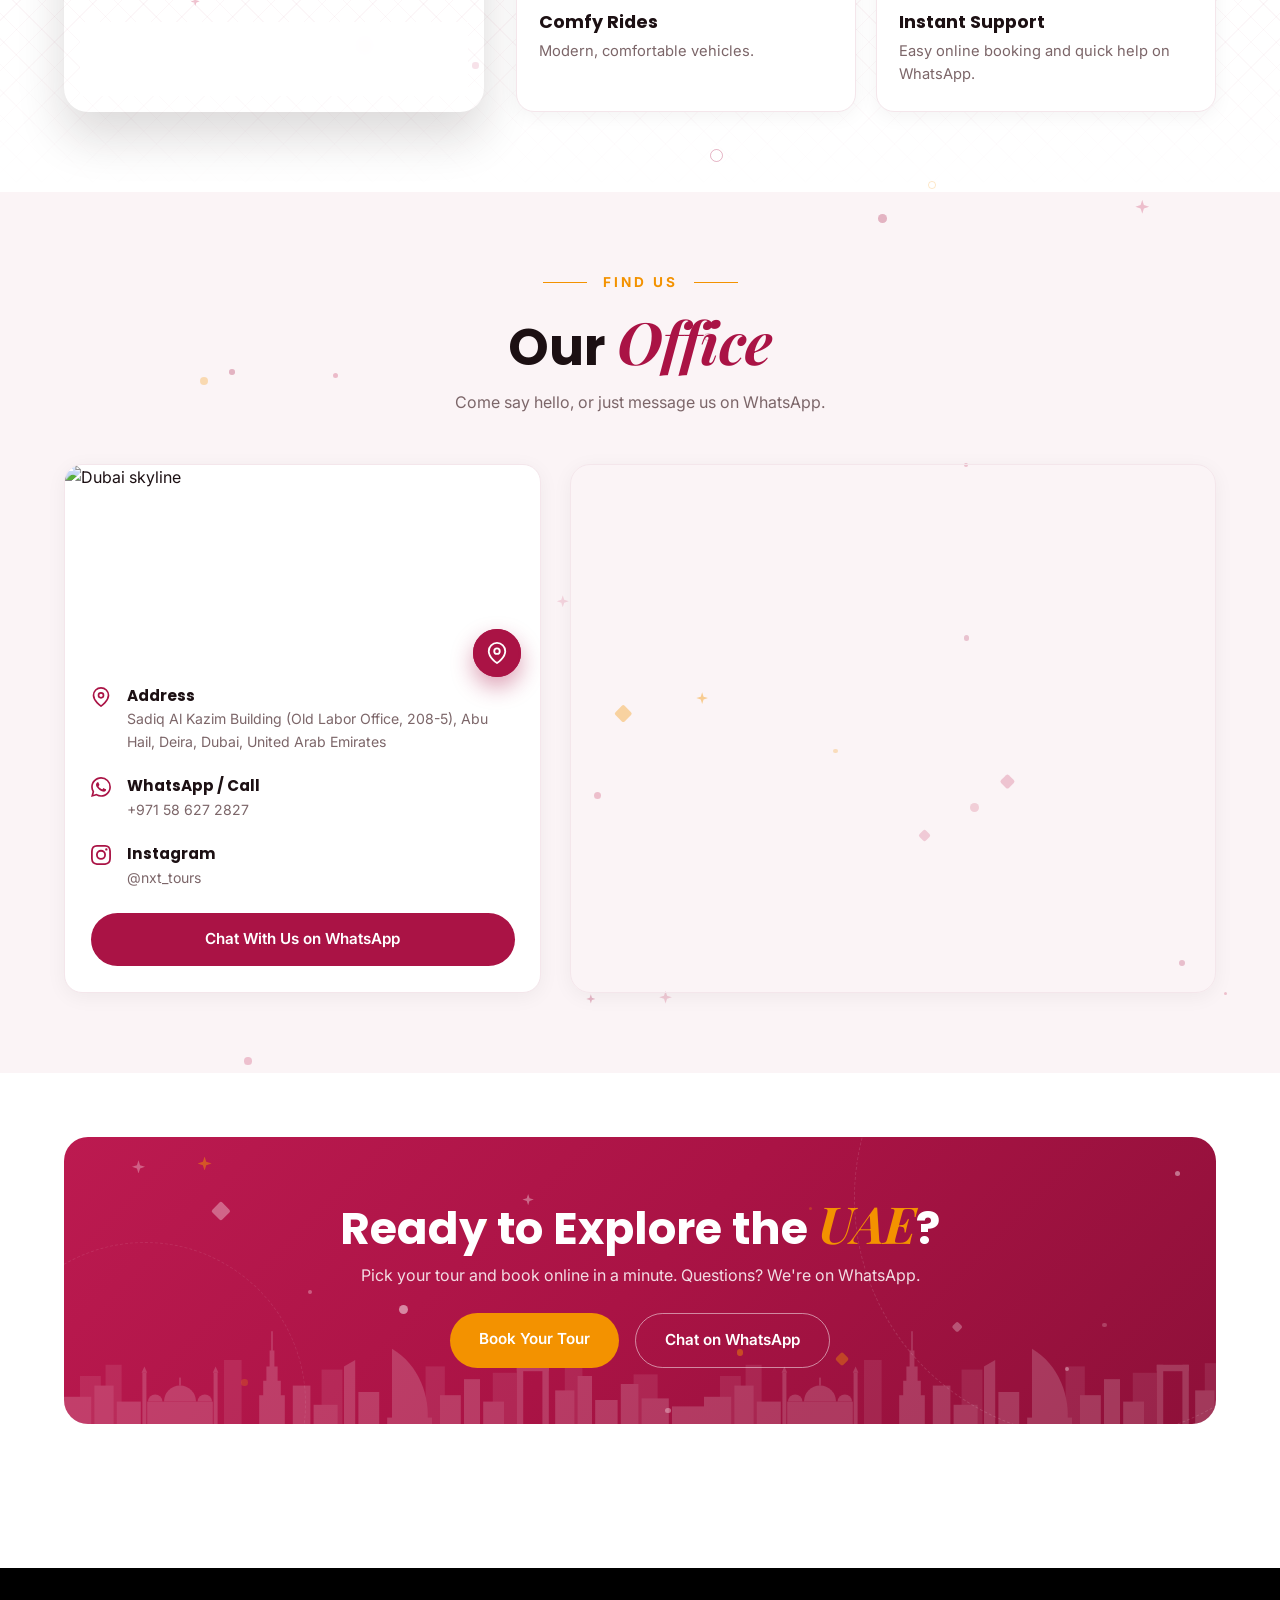
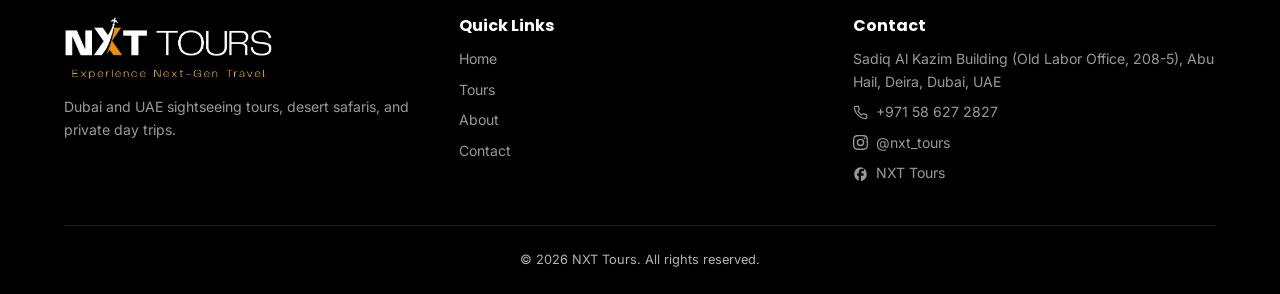
==== commit 10c4a23e: "Delete bookings (logged in red), one admin role, customer reason on blocked days, new Tours page pho" ====
--- a/about.html
+++ b/about.html
@@ -24,7 +24,7 @@
 
   <link rel="icon" type="image/png" href="images/favicon.png" />
 
-  <link rel="stylesheet" href="css/style.css?v=20261005x" />
+  <link rel="stylesheet" href="css/style.css?v=20261009a" />
 </head>
 <body>
 
@@ -381,8 +381,8 @@
 
   <a href="https://wa.me/971586272827" class="whatsapp-float" target="_blank" rel="noopener" aria-label="Chat on WhatsApp"><svg class="icon-wa" viewBox="0 0 24 24" fill="currentColor" aria-hidden="true"><path d="M17.472 14.382c-.297-.149-1.758-.867-2.03-.967-.273-.099-.471-.148-.67.15-.197.297-.767.966-.94 1.164-.173.199-.347.223-.644.075-.297-.15-1.255-.463-2.39-1.475-.883-.788-1.48-1.761-1.653-2.059-.173-.297-.018-.458.13-.606.134-.133.298-.347.446-.52.149-.174.198-.298.298-.497.099-.198.05-.371-.025-.52-.075-.149-.669-1.612-.916-2.207-.242-.579-.487-.5-.669-.51-.173-.008-.372-.01-.571-.01-.198 0-.52.074-.792.372-.272.297-1.04 1.016-1.04 2.479 0 1.462 1.065 2.875 1.213 3.074.149.198 2.096 3.2 5.077 4.487.709.306 1.262.489 1.694.625.712.227 1.36.195 1.871.118.571-.085 1.758-.719 2.006-1.413.248-.694.248-1.289.173-1.413-.074-.124-.272-.198-.57-.347m-5.421 7.403h-.004a9.87 9.87 0 01-5.031-1.378l-.361-.214-3.741.982.998-3.648-.235-.374a9.86 9.86 0 01-1.51-5.26c.001-5.45 4.436-9.884 9.888-9.884 2.64 0 5.122 1.03 6.988 2.898a9.825 9.825 0 012.893 6.994c-.003 5.45-4.437 9.884-9.885 9.884m8.413-18.297A11.815 11.815 0 0012.05 0C5.495 0 .16 5.335.157 11.892c0 2.096.547 4.142 1.588 5.945L.057 24l6.305-1.654a11.882 11.882 0 005.683 1.448h.005c6.554 0 11.89-5.335 11.893-11.893a11.821 11.821 0 00-3.48-8.413"/></svg></a>
 
-  <script src="js/i18n.js?v=20261005x"></script>
-  <script src="js/config.js?v=20261005x"></script>
-  <script src="js/script.js?v=20261005x"></script>
+  <script src="js/i18n.js?v=20261009a"></script>
+  <script src="js/config.js?v=20261009a"></script>
+  <script src="js/script.js?v=20261009a"></script>
 </body>
 </html>
--- a/css/style.css
+++ b/css/style.css
@@ -6479,7 +6479,28 @@
 }
 
 .cal-day.is-blocked {
+  background: transparent;
+  color: #cbbcc0;
   text-decoration: line-through;
+  cursor: help;
+}
+
+/* "Wed 15 Oct is not available: Eid holiday" when a customer taps a blocked day */
+.date-blocked-note {
+  margin: 0.45rem 0 0;
+  padding: 0.5rem 0.7rem;
+  border-radius: 10px;
+  background: var(--primary-soft);
+  color: var(--primary);
+  font-size: 0.8rem;
+  font-weight: 600;
+  line-height: 1.45;
+}
+
+.cal-picked.is-blocked-msg,
+[data-cal-picked].is-blocked-msg {
+  color: var(--primary);
+  font-weight: 600;
 }
 
 /* "Bookings for tomorrow close at 6:00 PM Dubai time": orange info line under the dates */
